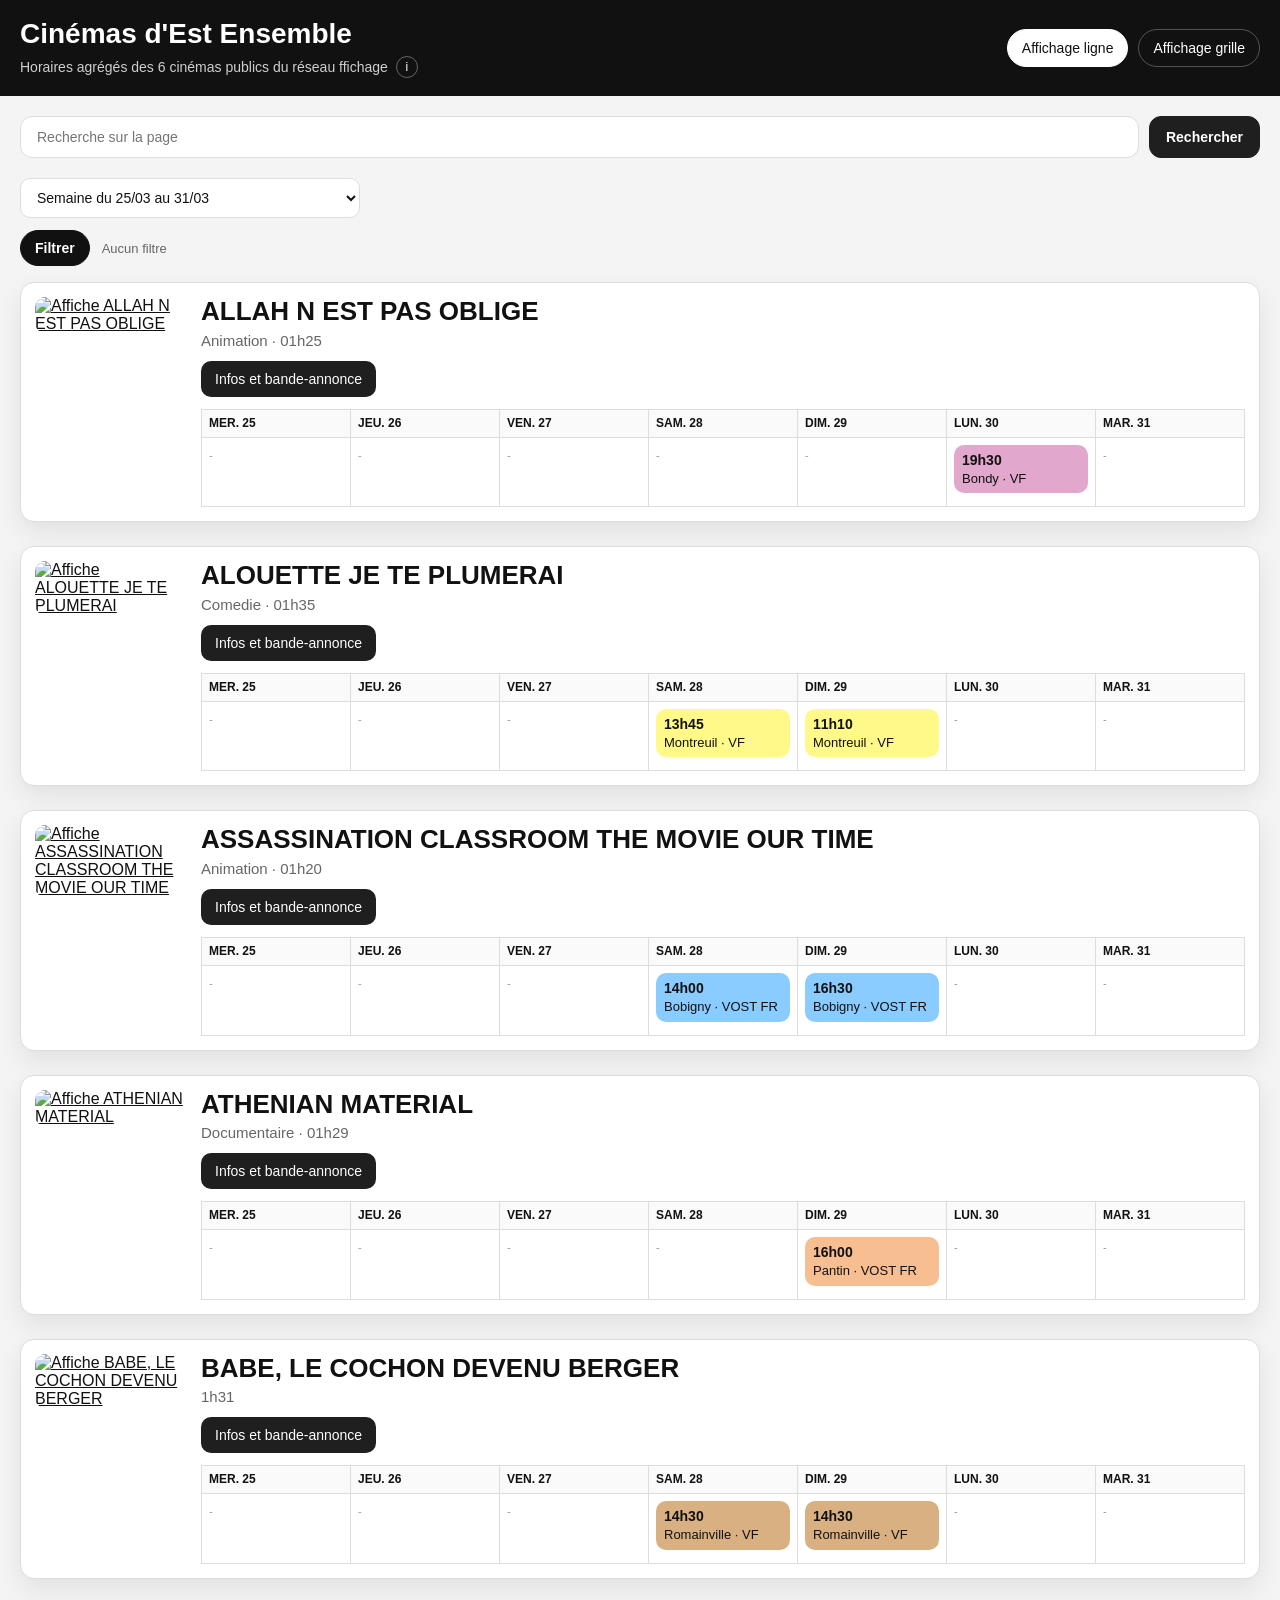
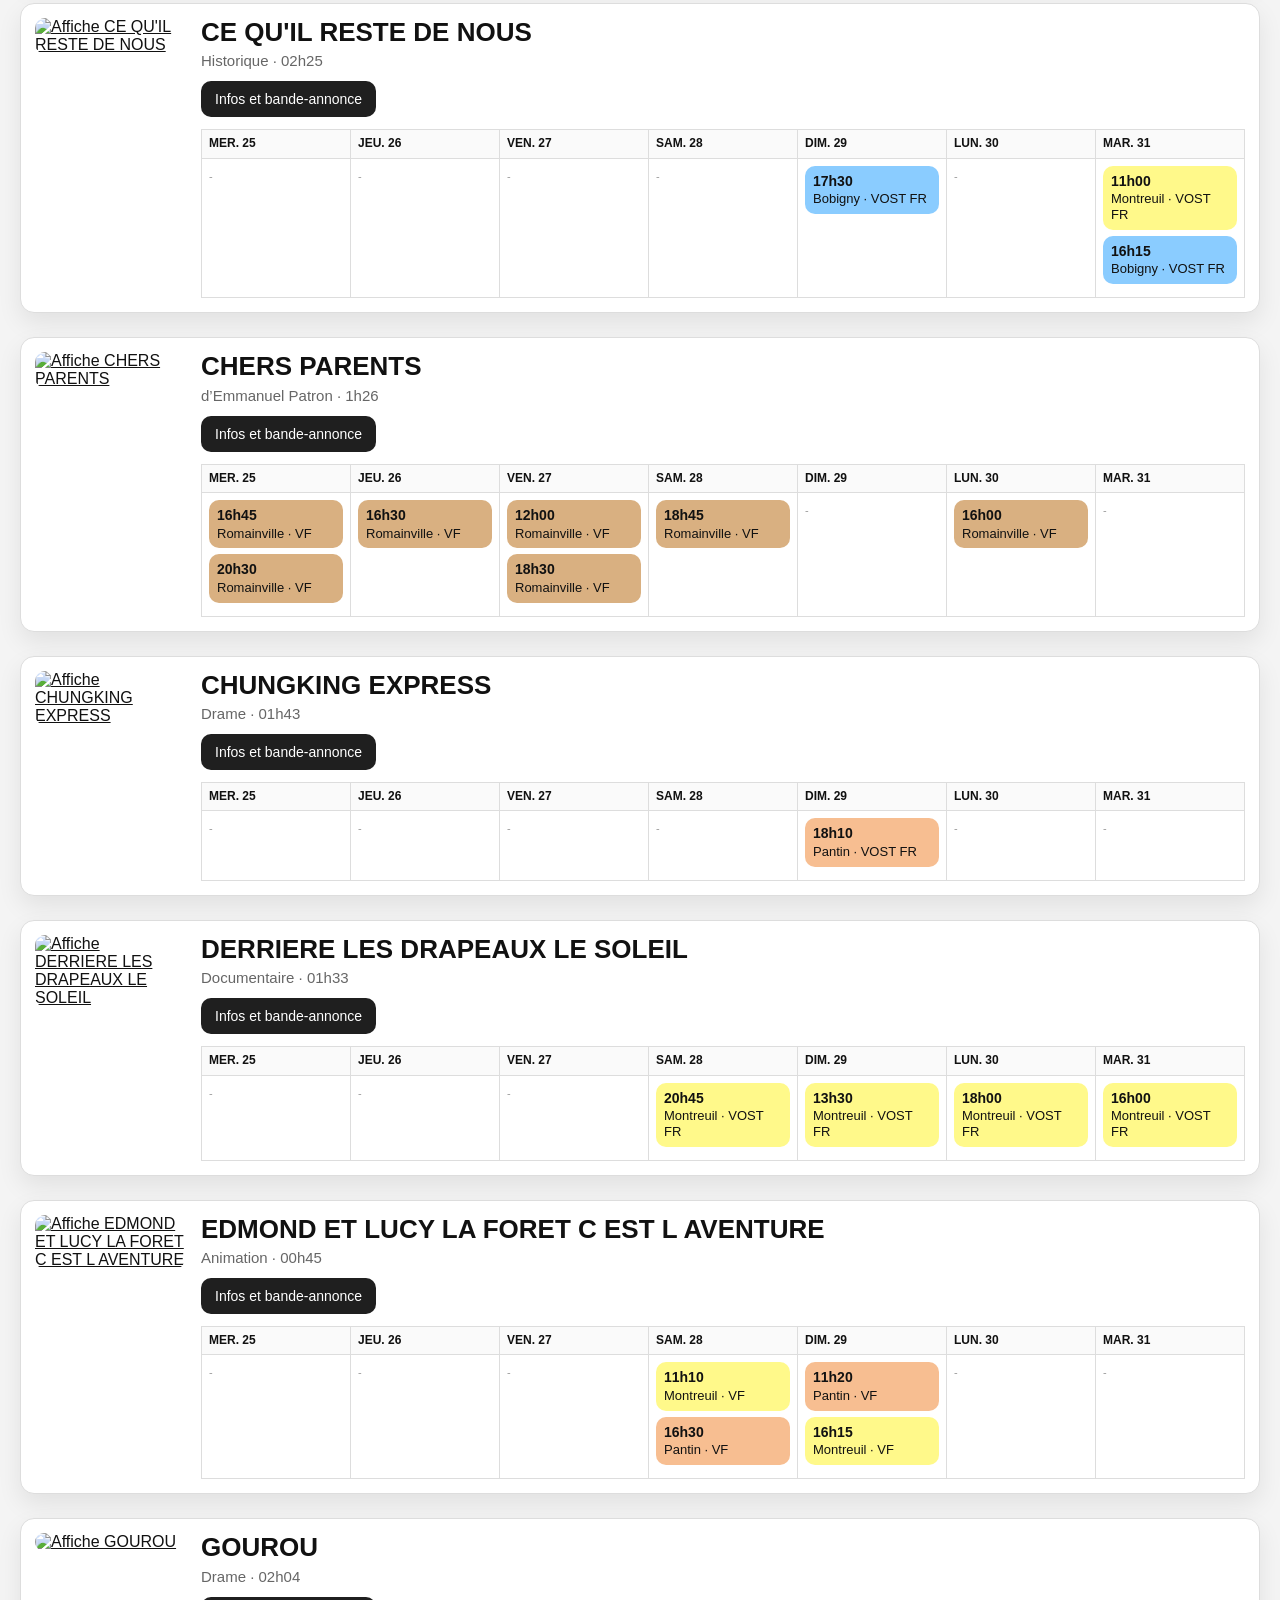
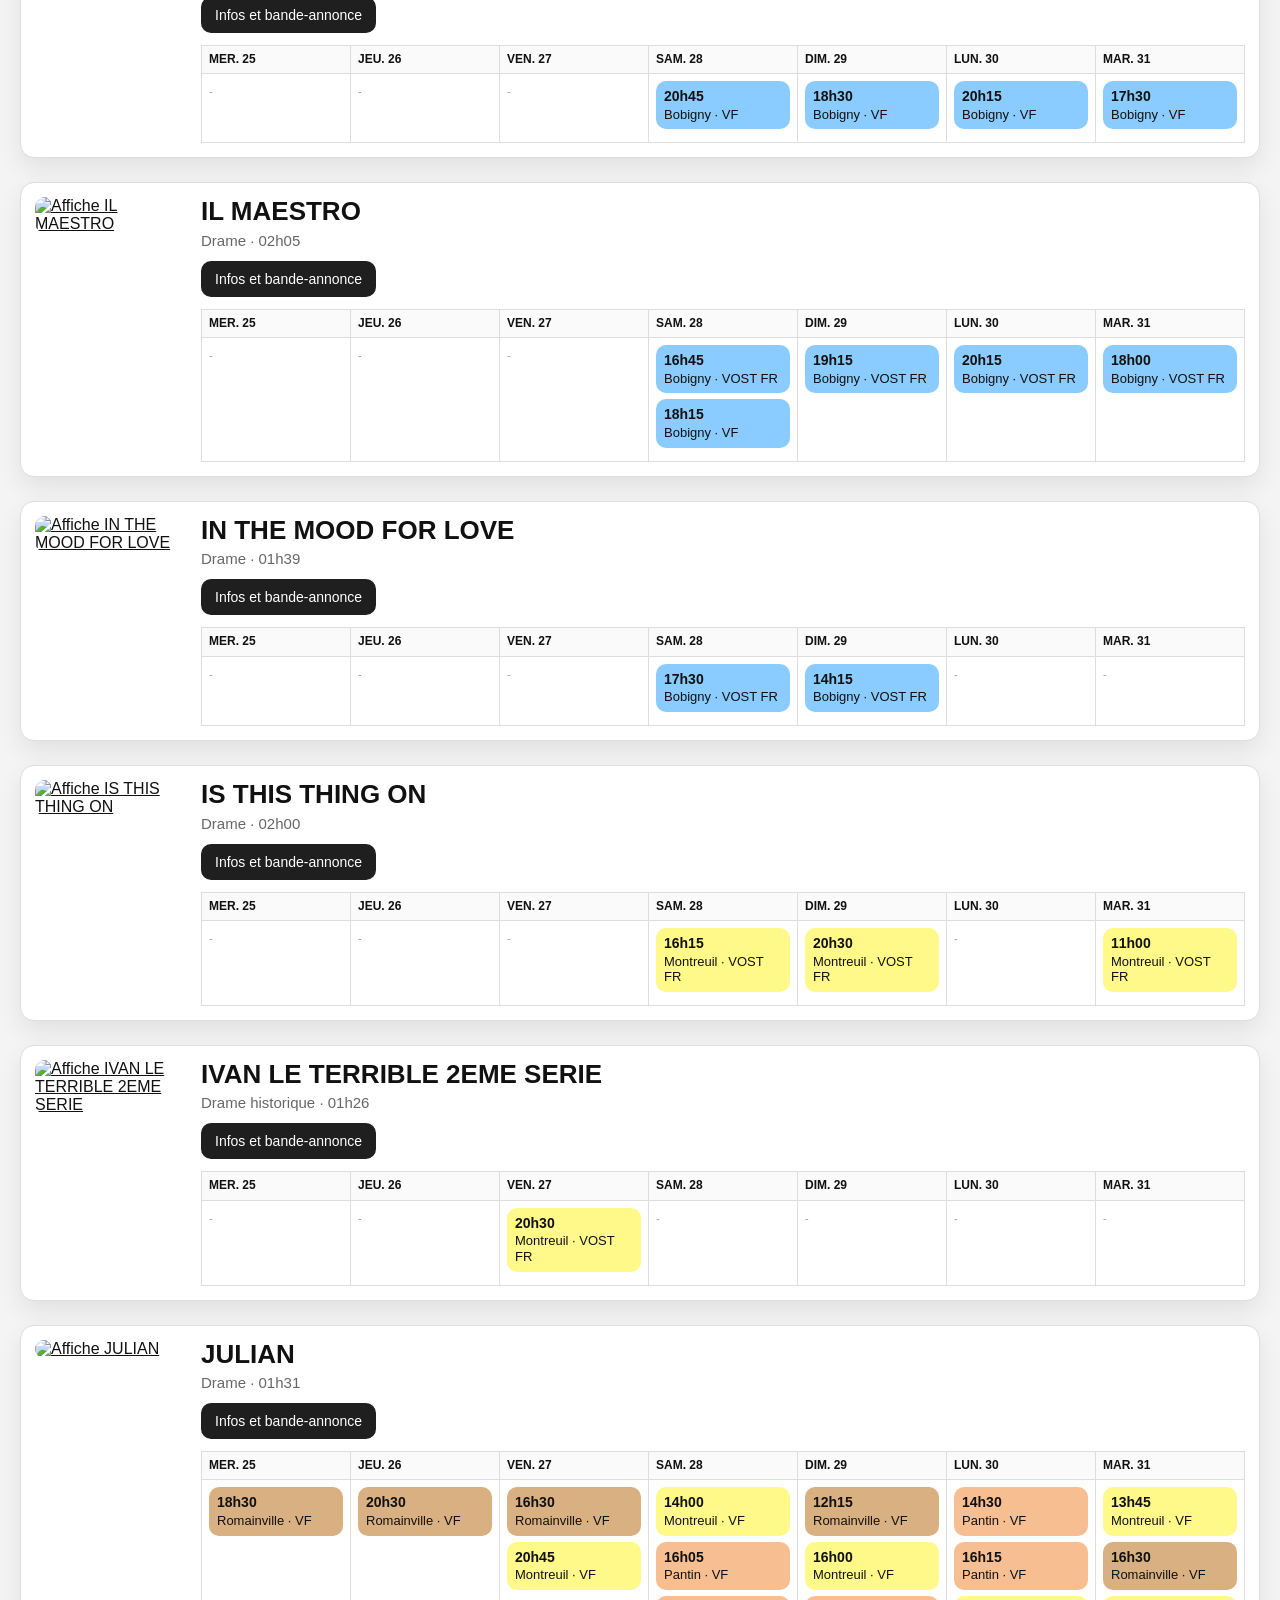
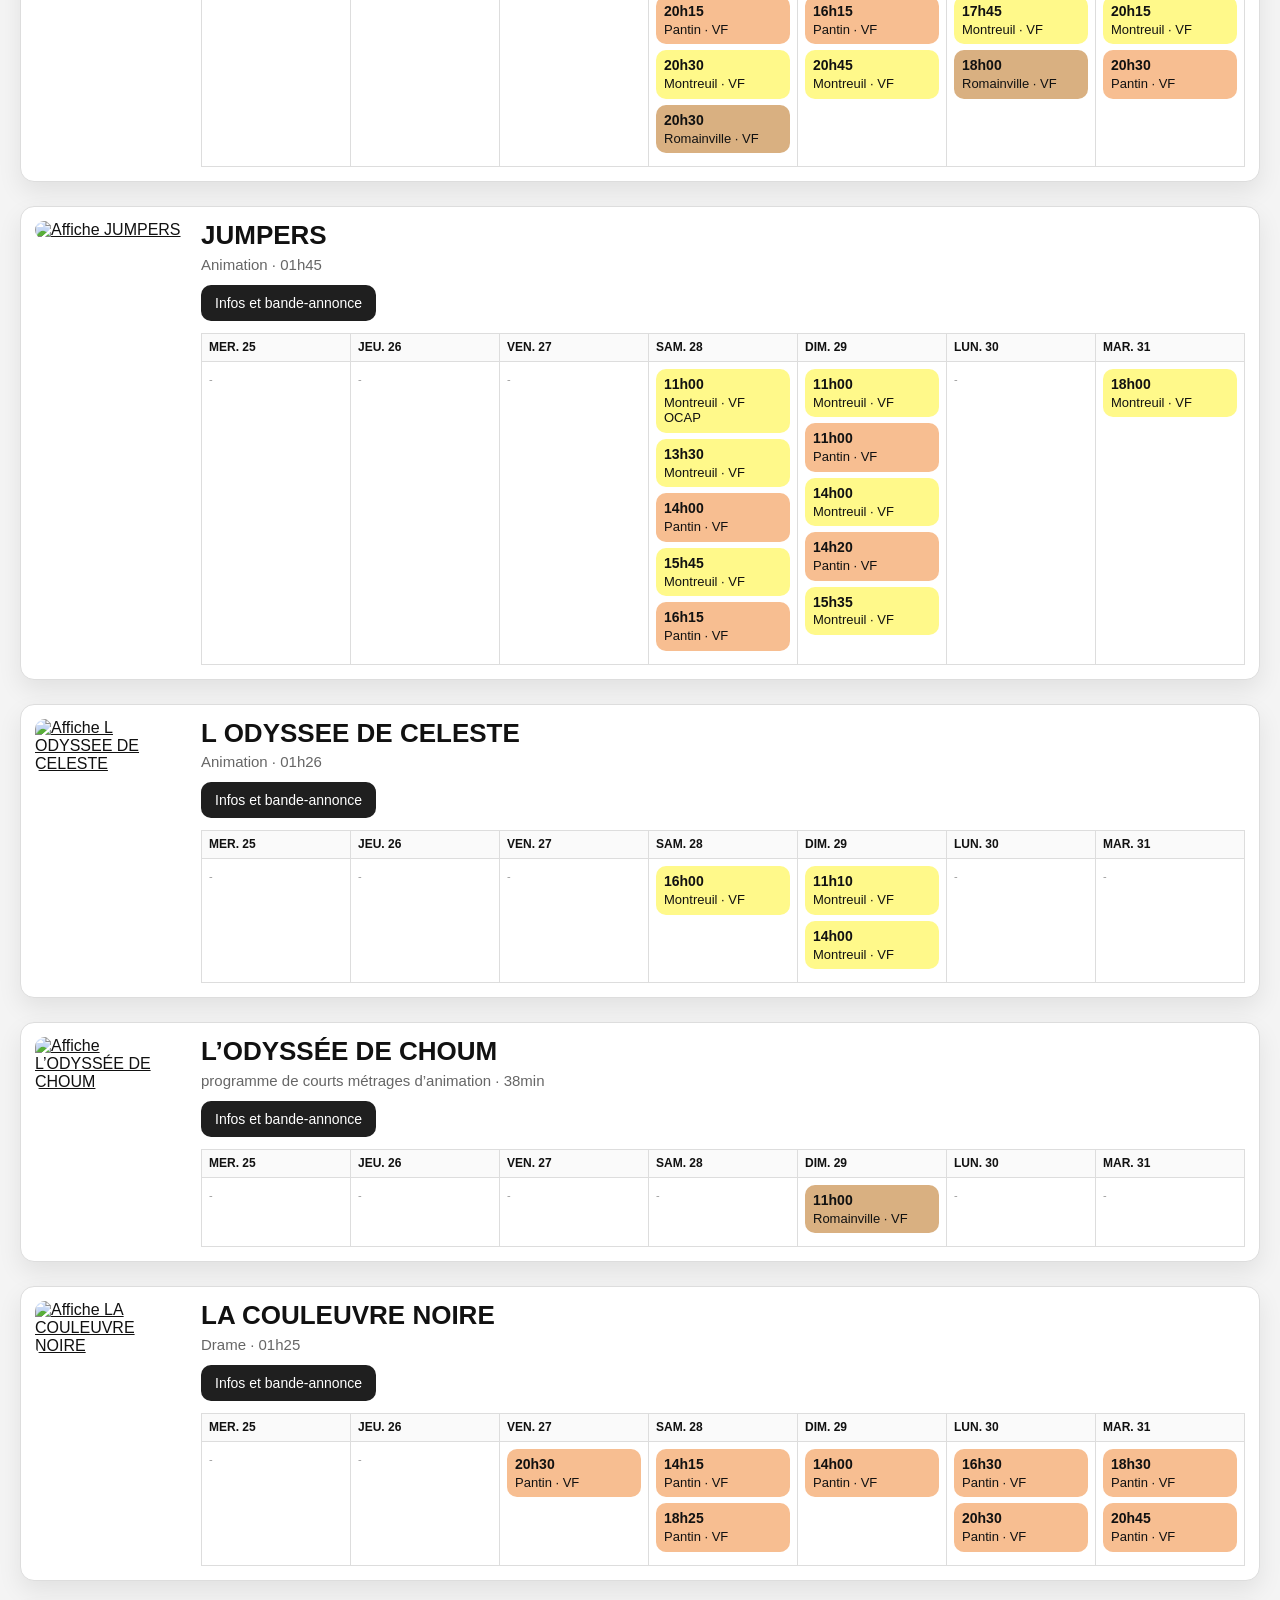
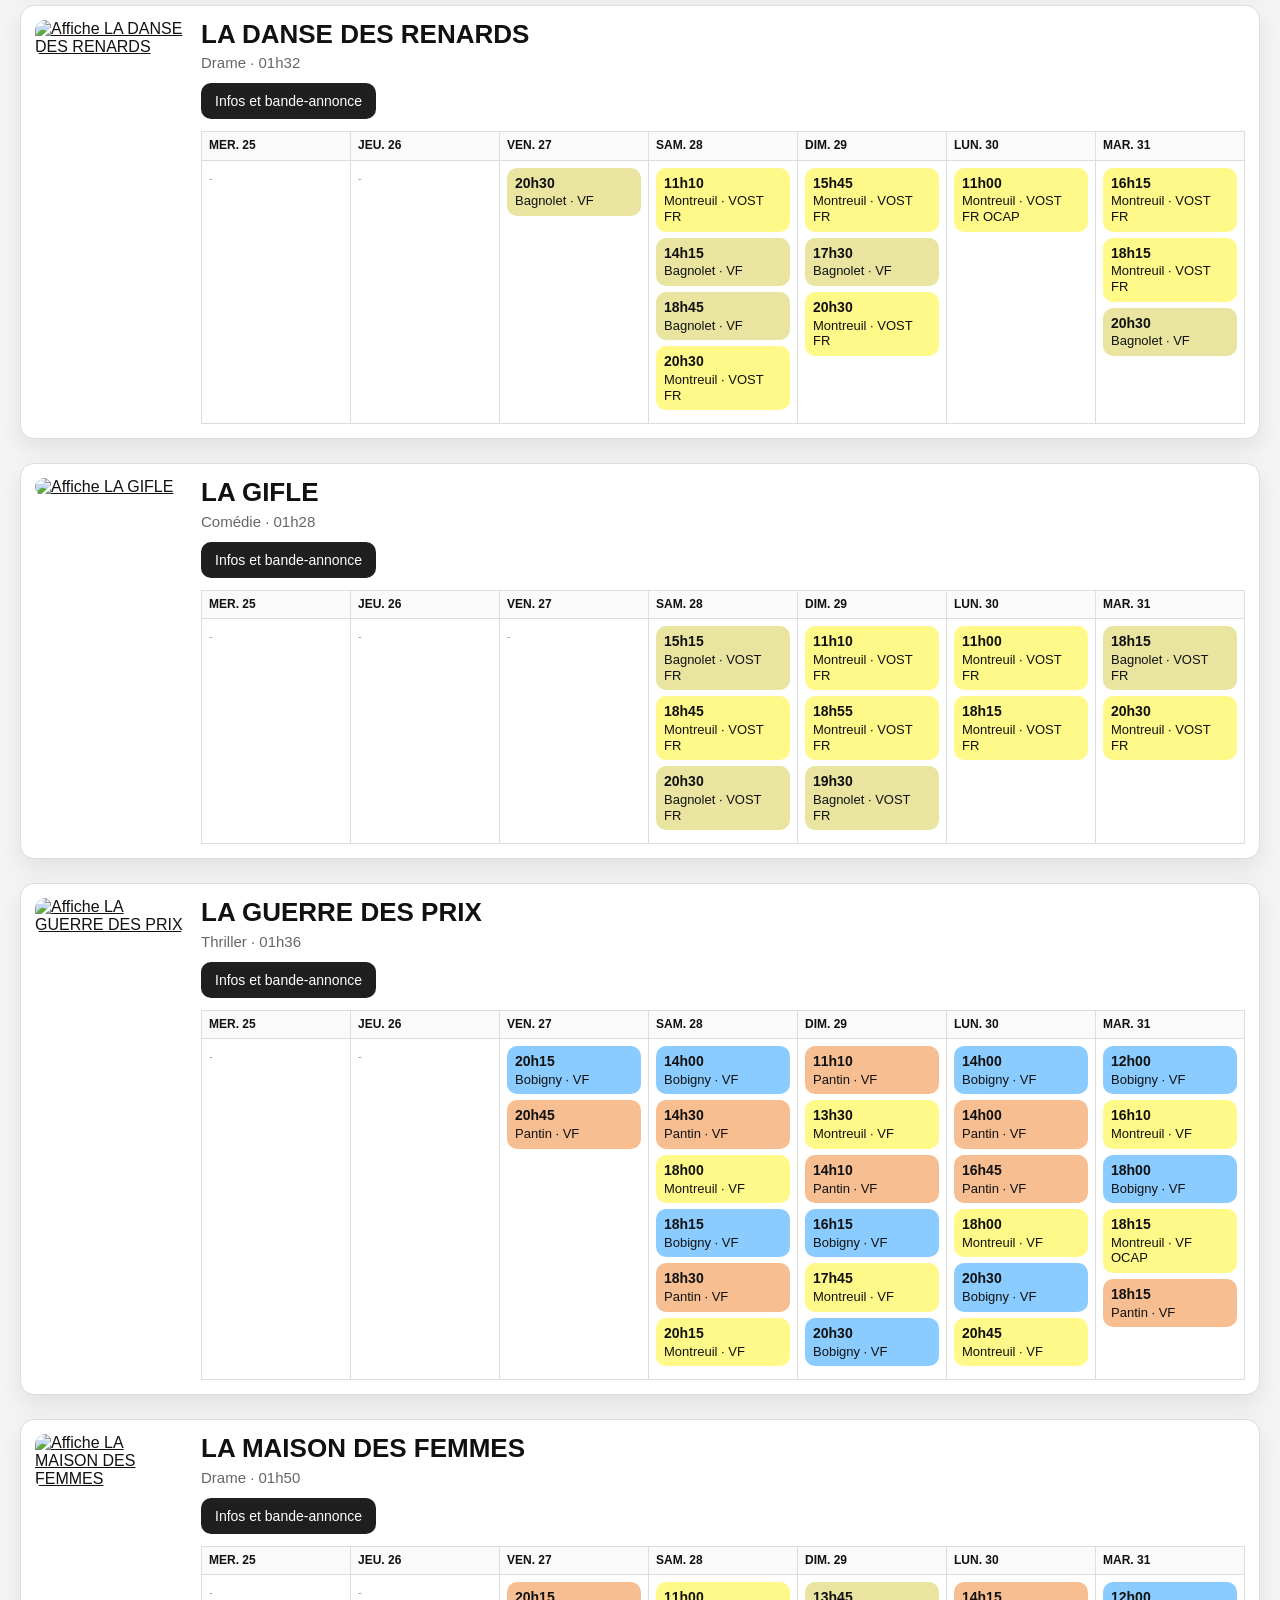
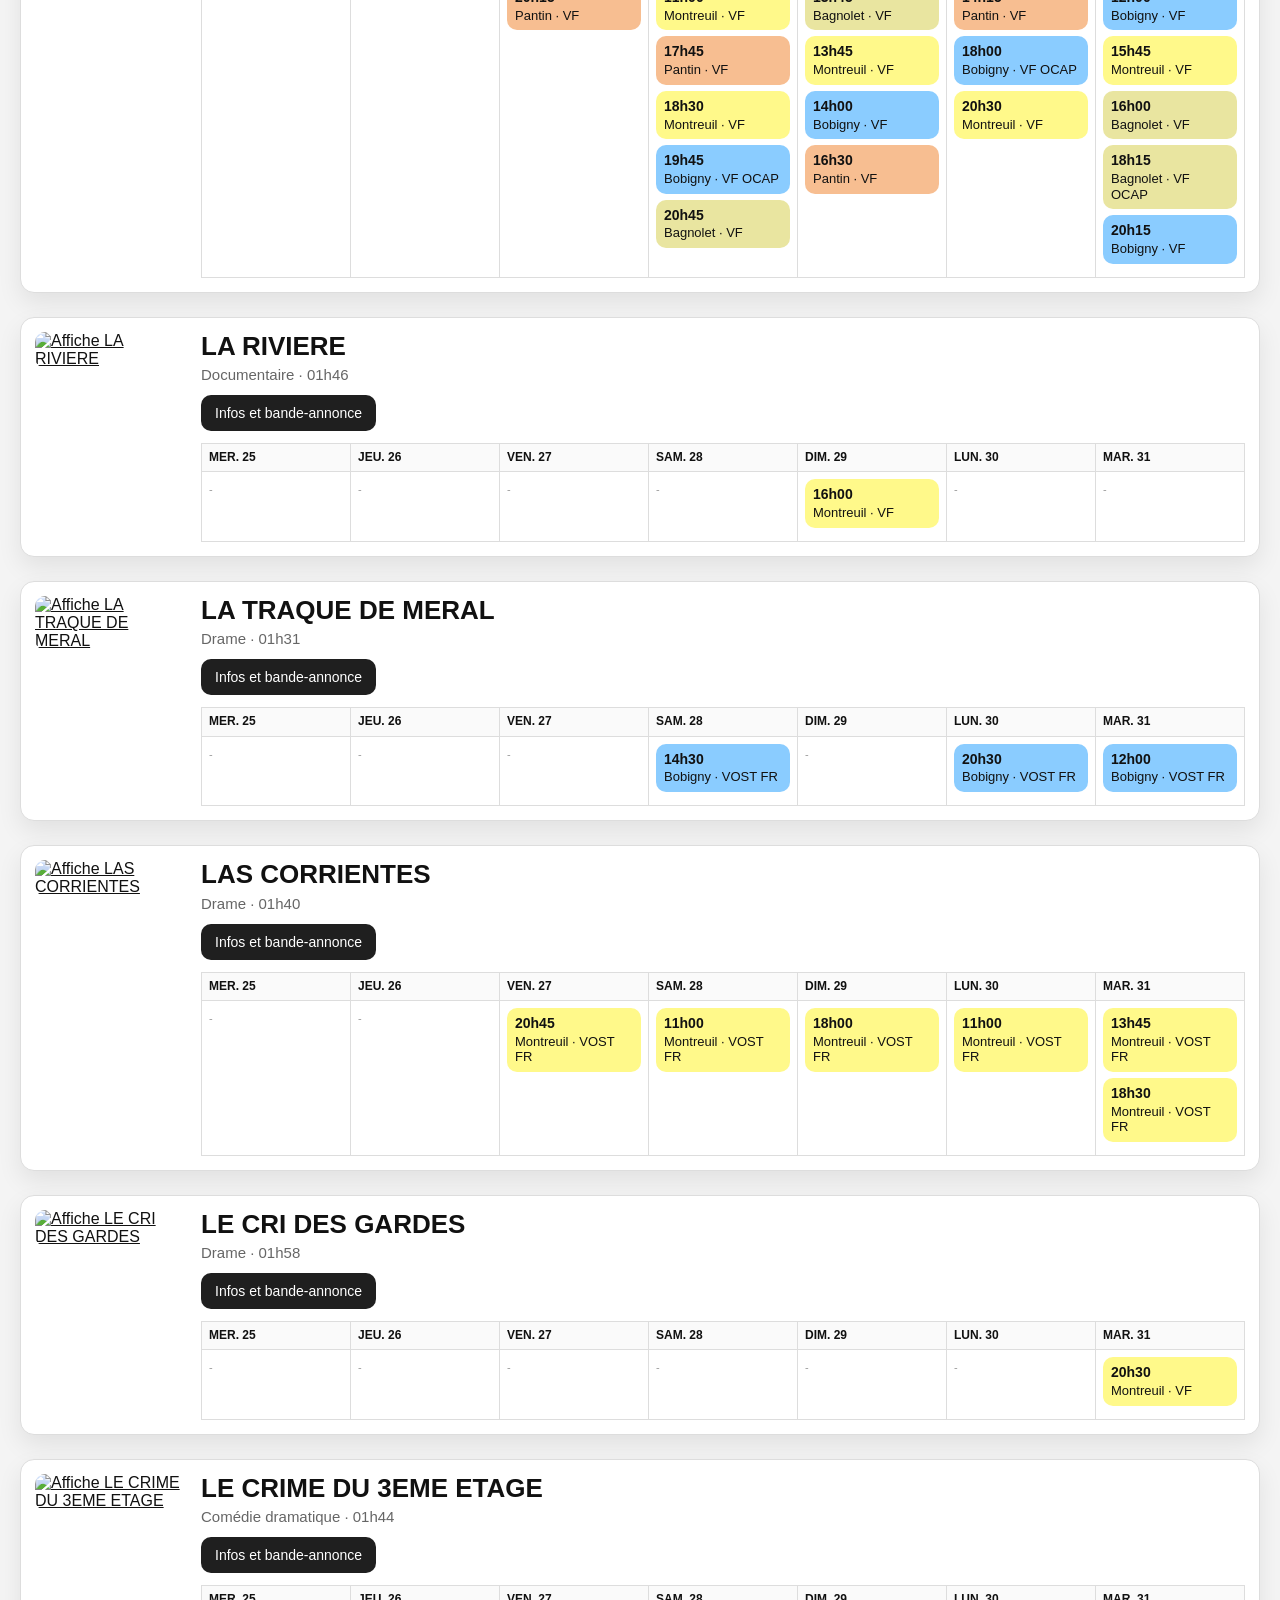
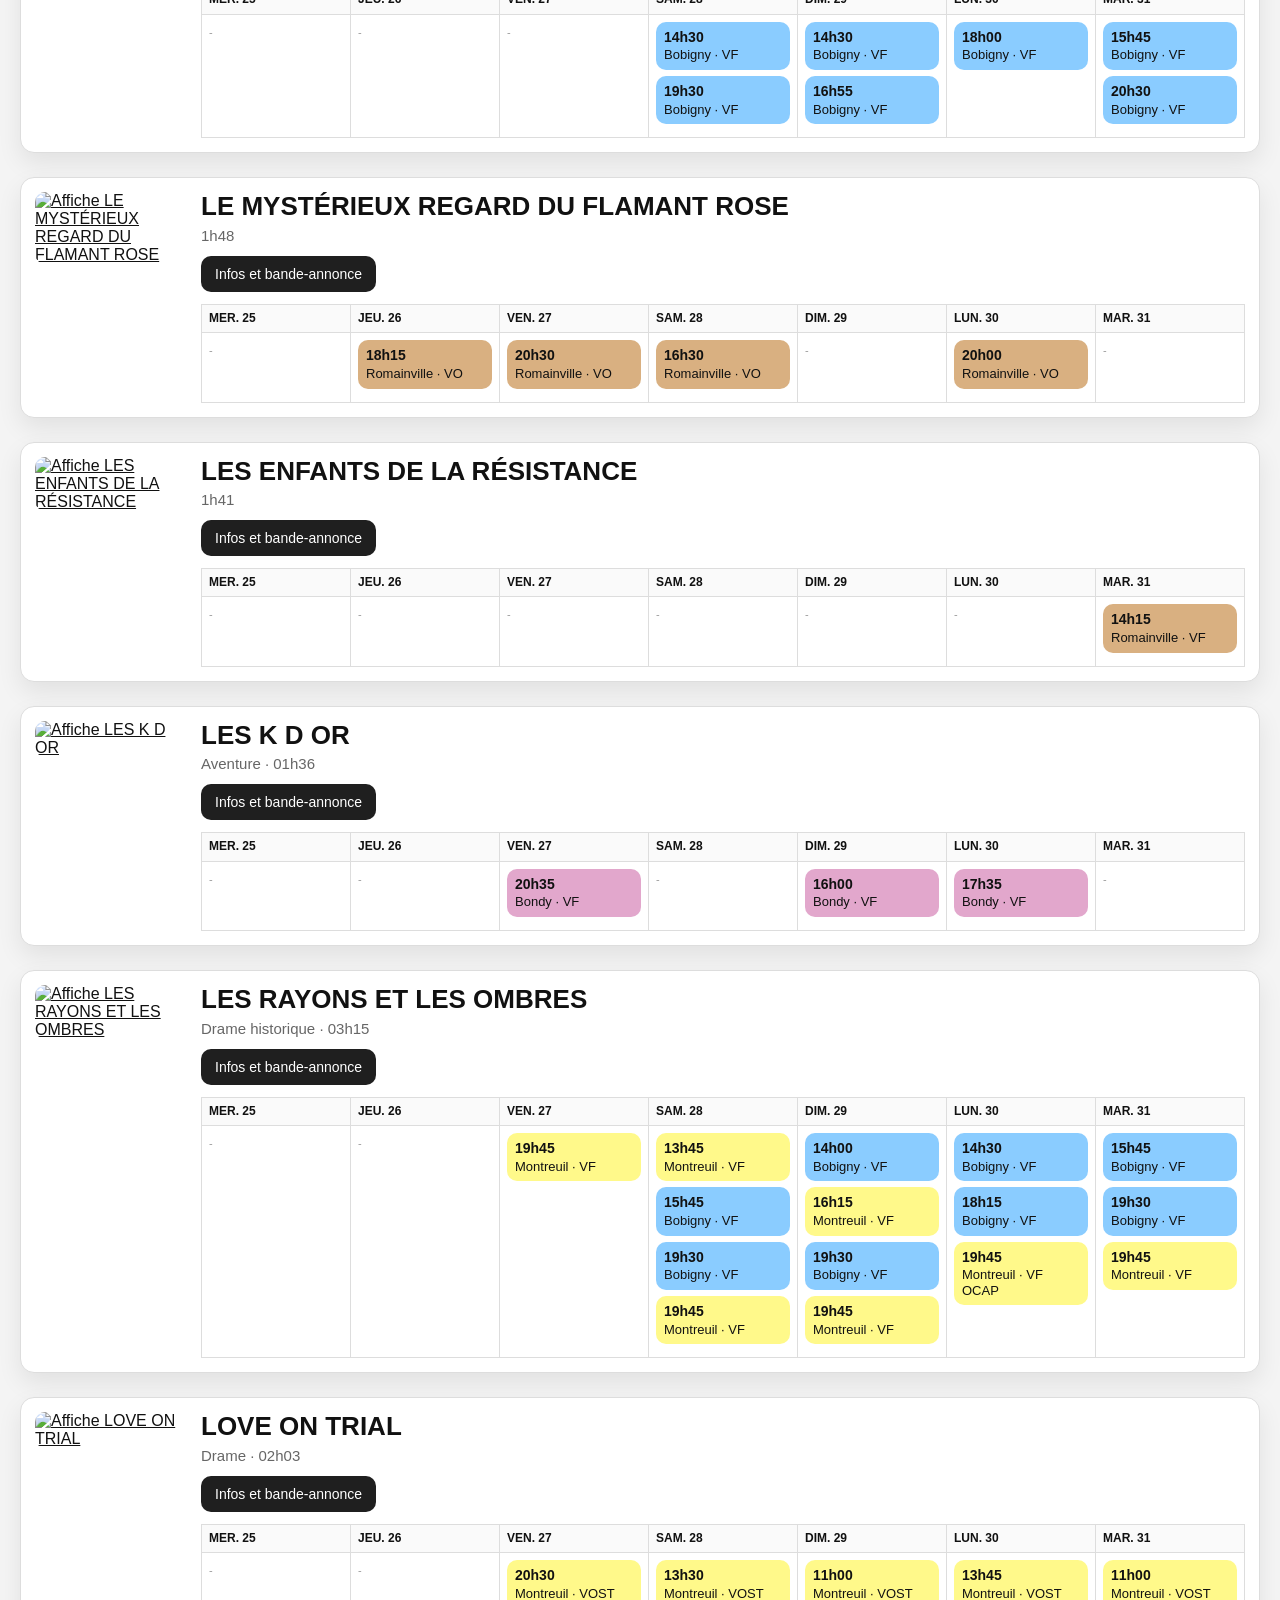
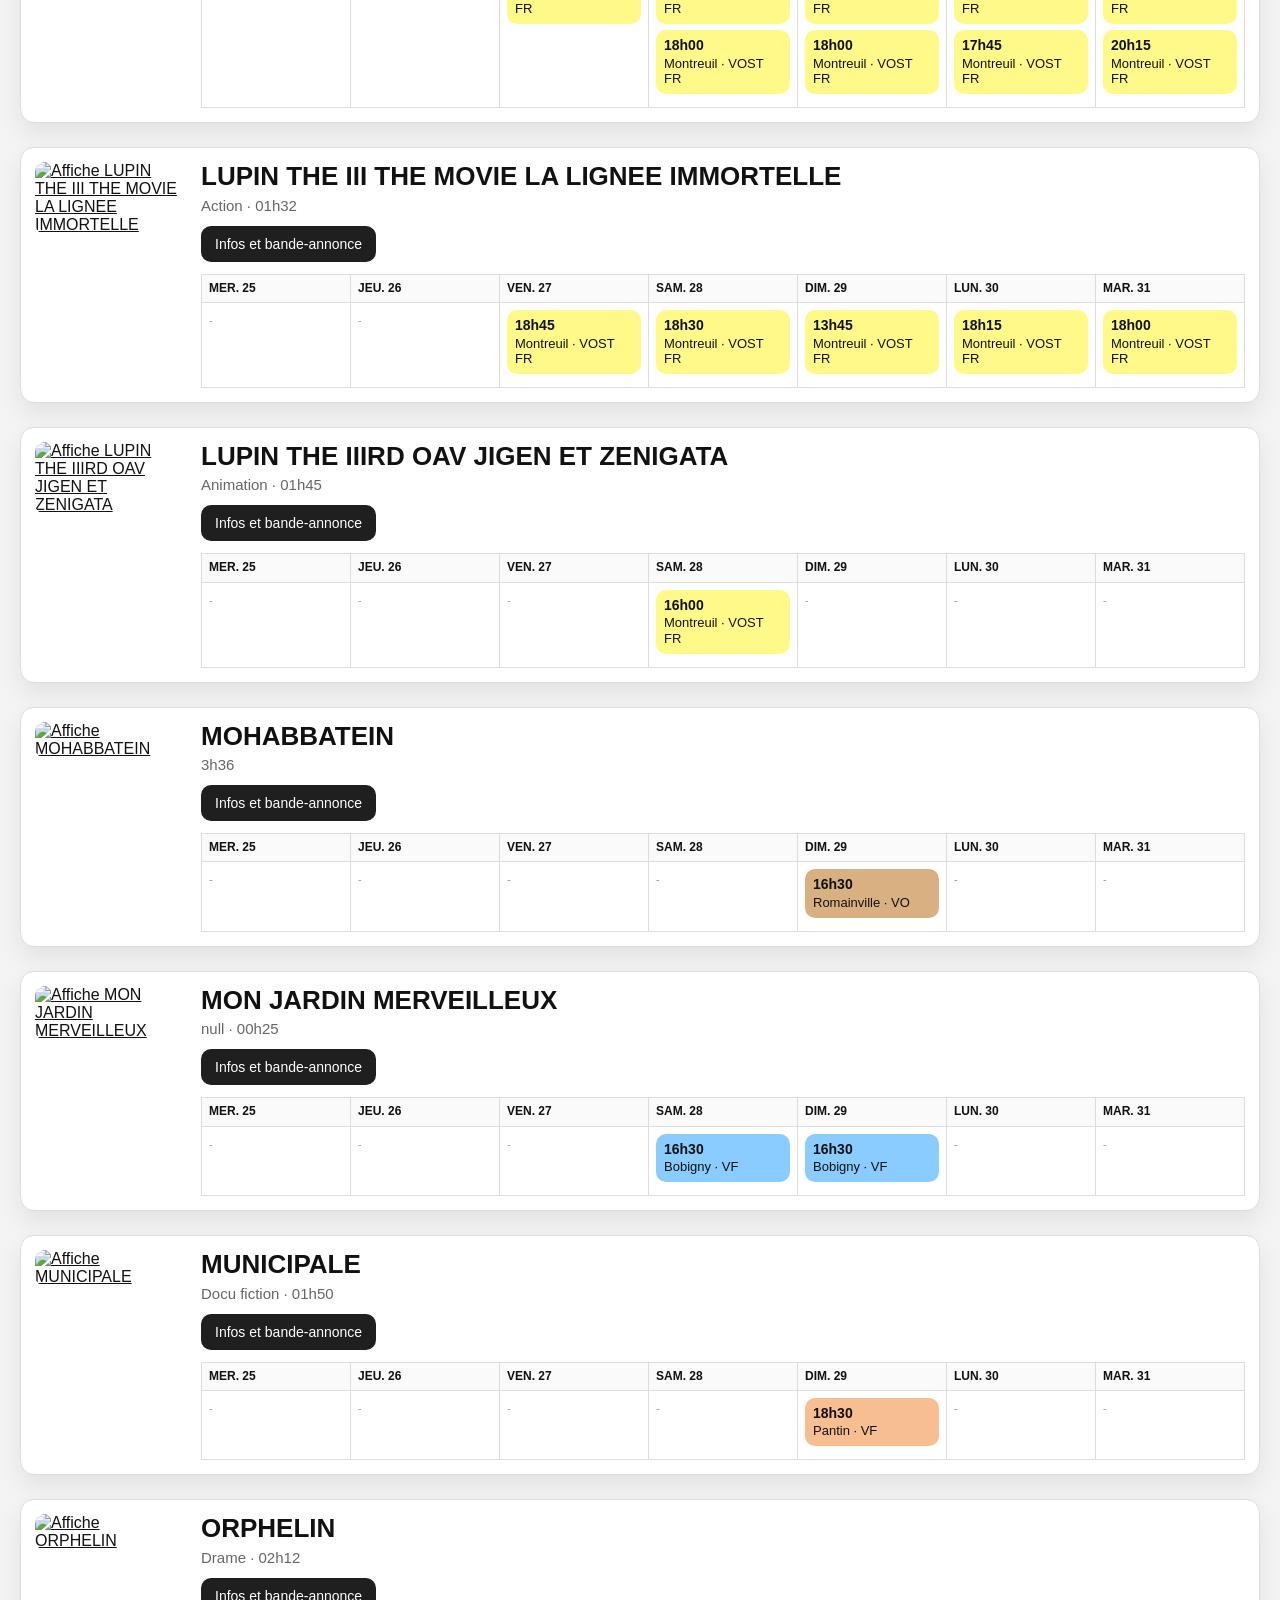
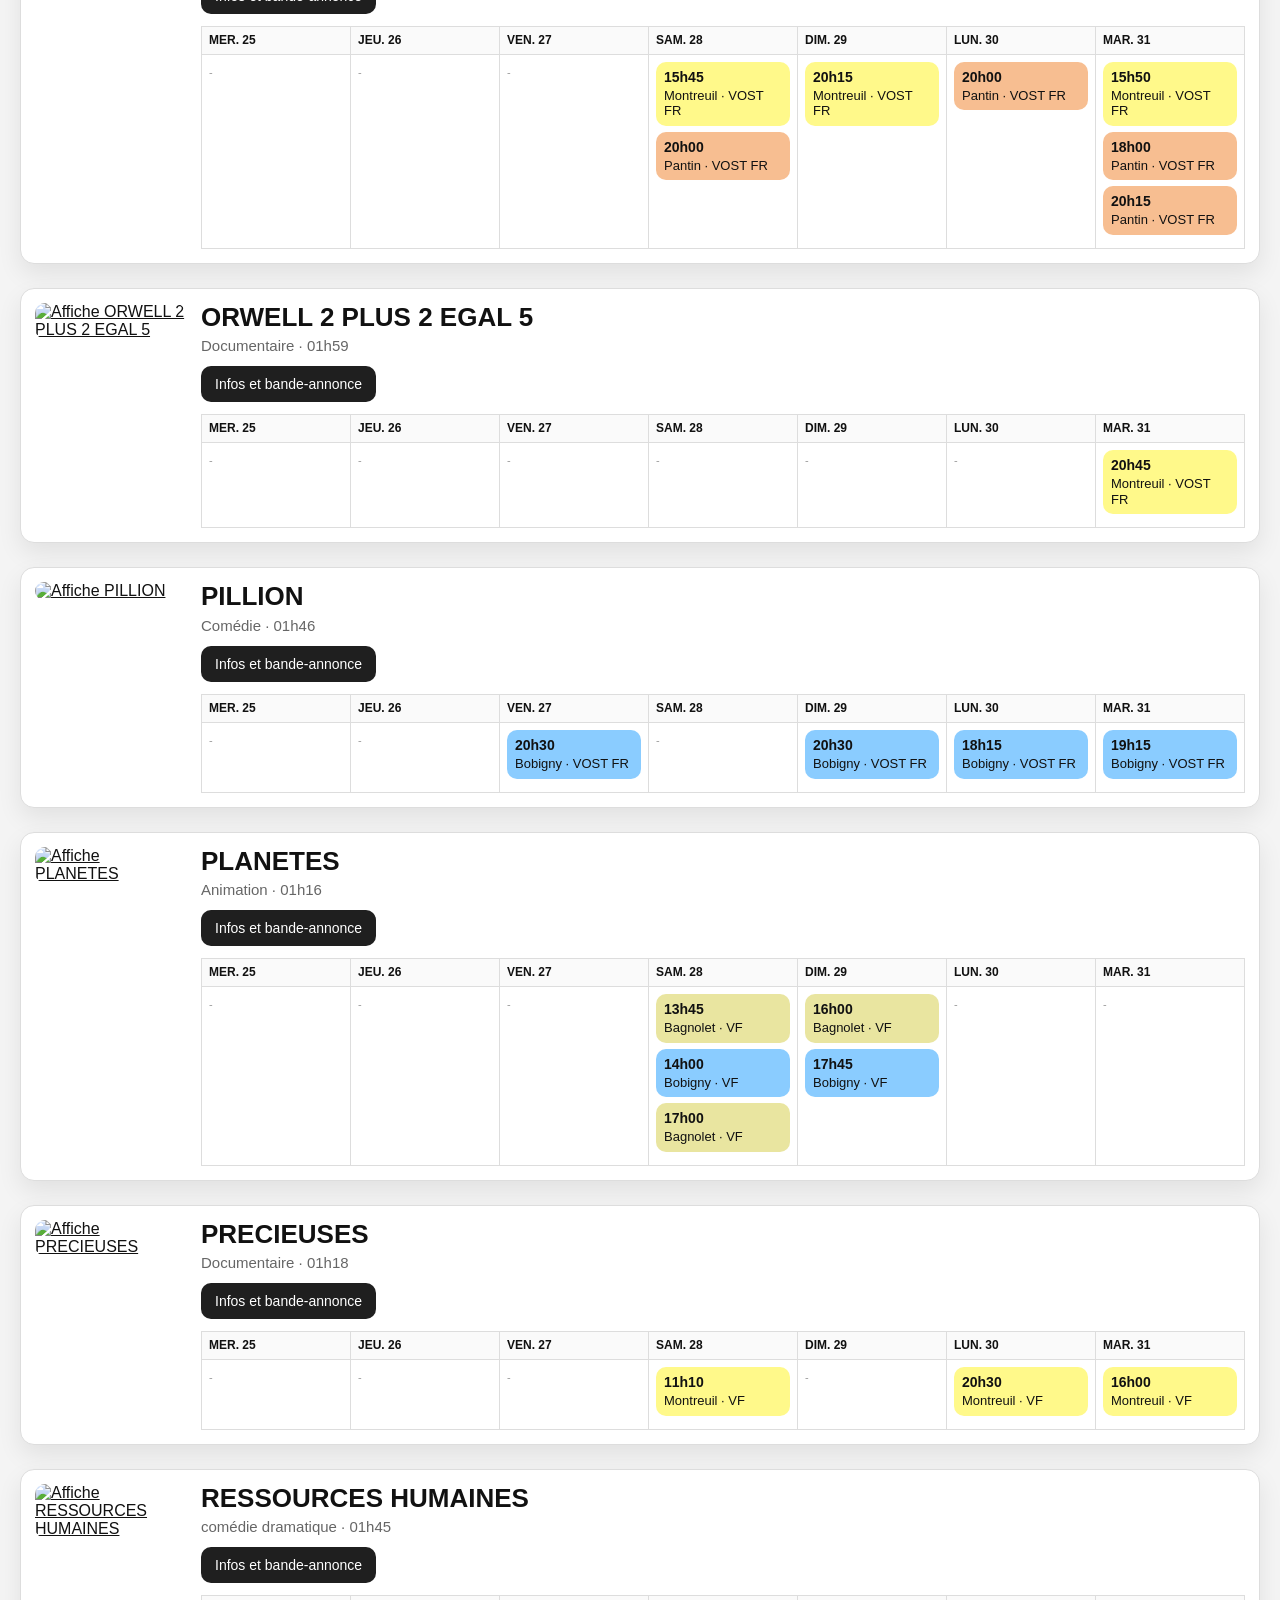
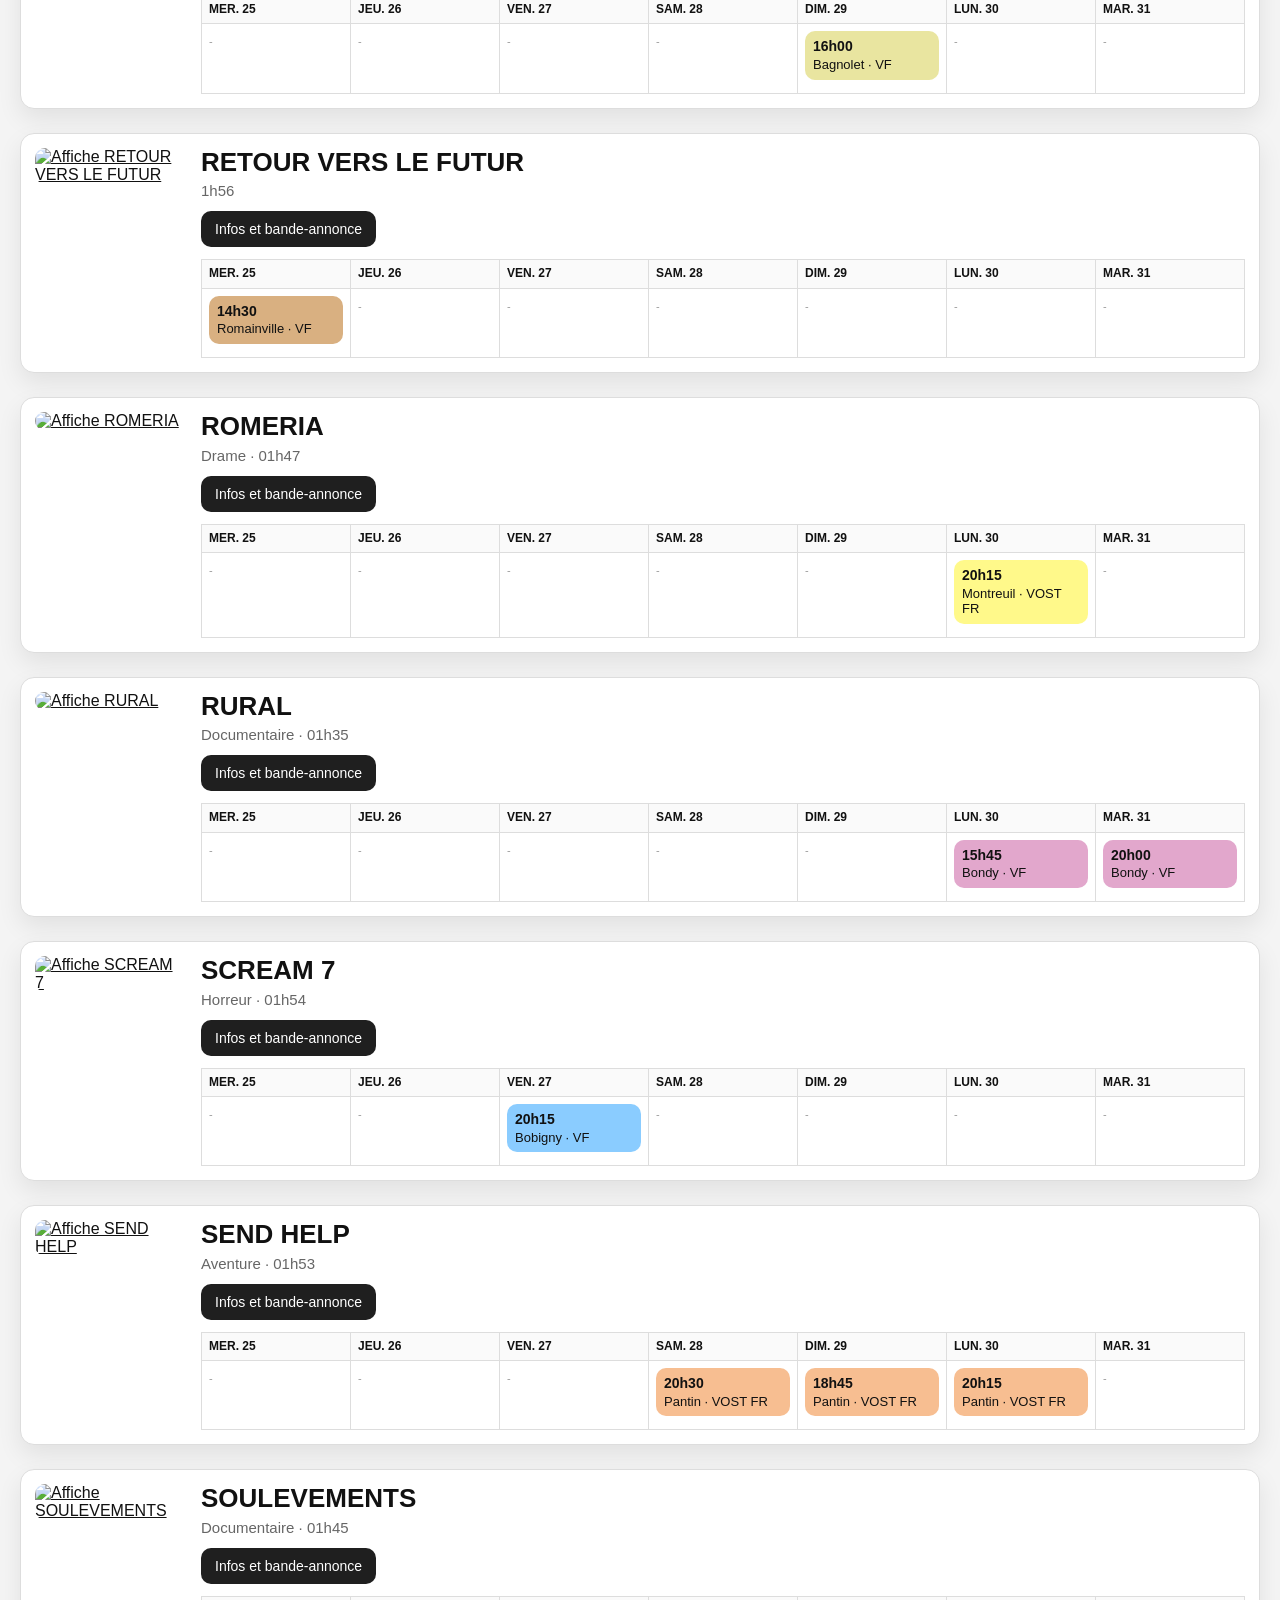
==== public/index.html @ 4c39dd2e "UI v4: filtres, recherche, info popup, public output" ====
<!DOCTYPE html>
<html lang="fr">
<head>
  <meta charset="UTF-8" />
  <meta name="viewport" content="width=device-width, initial-scale=1.0" />
  <title>Cinémas d'Est Ensemble — Horaires</title>
  <link rel="icon" type="image/svg+xml" href="./Logo_Est.svg" />
  <link rel="shortcut icon" href="./Logo_Est.svg" />
  <link rel="stylesheet" href="./styles.css?v=filters4" />
</head>
<body>
  <header class="site-header">
    <div class="header-inner">
      <div class="header-copy">
        <h1>Cinémas d'Est Ensemble</h1>
        <div class="subtitle-row">
          <p class="subtitle">Horaires agrégés des 6 cinémas publics du réseau ffichage</p>
          <button id="info-open-btn" class="info-trigger-btn" type="button" aria-label="Informations sur les cinémas">i</button>
        </div>
      </div>
      <div class="view-switch" aria-label="Changer le mode d'affichage">
        <button id="view-line" class="view-btn is-active" type="button">Affichage ligne</button>
        <button id="view-grid" class="view-btn" type="button">Affichage grille</button>
      </div>
    </div>
  </header>
  <main class="page">
    <section class="intro">
      <div class="page-search">
        <div class="page-search-box">
          <input id="page-search-input" class="page-search-input" type="search" placeholder="Recherche sur la page" autocomplete="off" />
          <span id="page-search-status" class="page-search-status" aria-live="polite"></span>
        </div>
        <button id="page-search-btn" class="page-search-btn" type="button">Rechercher</button>
      </div>
    </section>
    <section id="week-switcher-container"></section>
    <section id="movies-container" class="movies-container view-line">
      <p>Chargement...</p>
    </section>
  </main>
  <div id="info-modal-mount"></div>
  <script src="./app.js?v=filters4" defer></script>
</body>
</html>
---- public/styles.css ----
:root {
  --bg: #f4f4f4;
  --card: #ffffff;
  --text: #111111;
  --muted: #666666;
  --border: #dddddd;
  --black: #111111;
  --pill: #efefef;
  --accent: #1f1f1f;
  --shadow: 0 10px 24px rgba(0, 0, 0, 0.08);
  --radius: 14px;
}
* { box-sizing: border-box; }
html, body {
  margin: 0;
  padding: 0;
  background: var(--bg);
  color: var(--text);
  font-family: Arial, Helvetica, sans-serif;
}
a { color: inherit; }
.site-header {
  background: var(--black);
  color: #fff;
  padding: 18px 20px;
  position: sticky;
  top: 0;
  z-index: 30;
}
.header-inner {
  max-width: 1320px;
  margin: 0 auto;
  display: flex;
  gap: 16px;
  justify-content: space-between;
  align-items: center;
  flex-wrap: wrap;
}
.header-copy {
  display: flex;
  flex-direction: column;
  gap: 6px;
}
.site-header h1 {
  margin: 0;
  font-size: 28px;
}
.subtitle-row {
  display: flex;
  align-items: center;
  gap: 8px;
  flex-wrap: wrap;
}
.subtitle {
  margin: 0;
  color: #cfcfcf;
  font-size: 14px;
}
.info-trigger-btn {
  appearance: none;
  border: 1px solid rgba(255,255,255,0.35);
  background: transparent;
  color: white;
  width: 22px;
  height: 22px;
  border-radius: 999px;
  font-size: 12px;
  cursor: pointer;
  padding: 0;
}
.view-switch {
  display: flex;
  gap: 10px;
  flex-wrap: wrap;
}
.view-btn {
  appearance: none;
  border: 1px solid rgba(255,255,255,0.28);
  background: transparent;
  color: white;
  border-radius: 999px;
  padding: 10px 14px;
  cursor: pointer;
  font-size: 14px;
}
.view-btn.is-active {
  background: white;
  color: var(--black);
  border-color: white;
}
.page {
  max-width: 1320px;
  margin: 0 auto;
  padding: 20px;
}
.intro {
  margin-bottom: 20px;
}
.page-search {
  display: flex;
  gap: 10px;
  align-items: stretch;
  flex-wrap: wrap;
}
.page-search-box {
  position: relative;
  flex: 1 1 360px;
}
.page-search-input {
  width: 100%;
  border: 1px solid var(--border);
  border-radius: 12px;
  background: #fff;
  color: var(--text);
  padding: 12px 16px;
  font-size: 14px;
}
.page-search-input.is-error {
  border-color: #b33636;
  box-shadow: 0 0 0 1px rgba(179,54,54,0.12);
}
.page-search-status {
  position: absolute;
  right: 12px;
  top: 50%;
  transform: translateY(-50%);
  color: #b33636;
  font-size: 12px;
  pointer-events: none;
  background: rgba(255,255,255,0.9);
  padding-left: 8px;
}
.page-search-btn {
  appearance: none;
  border: 1px solid var(--accent);
  background: var(--accent);
  color: #fff;
  border-radius: 12px;
  padding: 0 16px;
  font-size: 14px;
  font-weight: 700;
  cursor: pointer;
}
.movies-container {
  display: flex;
  flex-direction: column;
  gap: 24px;
}
.movies-container.view-line .movie-list-card { display: grid; }
.movie-list-card {
  display: none;
  grid-template-columns: 150px 1fr;
  gap: 16px;
  background: var(--card);
  border: 1px solid var(--border);
  border-radius: var(--radius);
  box-shadow: var(--shadow);
  padding: 14px;
  align-items: start;
}
.poster-wrap { align-self: start; }
.poster-wrap img {
  width: 100%;
  display: block;
  border-radius: 10px;
}
.movie-content { min-width: 0; }
.movie-title {
  margin: 0 0 6px;
  font-size: 26px;
  line-height: 1.1;
}
.movie-meta {
  color: var(--muted);
  font-size: 15px;
  margin-bottom: 12px;
}
.movie-links {
  display: flex;
  gap: 10px;
  flex-wrap: wrap;
  margin-bottom: 12px;
}
.btn {
  display: inline-block;
  text-decoration: none;
  background: var(--accent);
  color: white;
  border-radius: 10px;
  padding: 10px 14px;
  font-size: 14px;
}
.schedule-wrap {
  width: 100%;
  overflow-x: auto;
}
.schedule {
  width: 100%;
  border-collapse: collapse;
  table-layout: fixed;
}
.schedule th,
.schedule td {
  border: 1px solid var(--border);
  vertical-align: top;
  padding: 7px;
}
.schedule th {
  background: #fafafa;
  text-align: left;
  font-size: 12px;
  line-height: 1.1;
}
.schedule td { min-height: 84px; }
.schedule-item,
.grid-show {
  display: block;
  text-decoration: none;
  border-radius: 10px;
  padding: 7px 8px;
  margin-bottom: 6px;
  line-height: 1.2;
  color: #111;
}
.schedule-item:hover,
.grid-show:hover { filter: brightness(0.96); }
.schedule-time,
.grid-show-time {
  display: block;
  font-size: 14px;
  font-weight: 700;
}
.schedule-sub,
.grid-show-sub {
  display: block;
  margin-top: 2px;
  font-size: 13px;
  font-weight: 400;
}
.empty { color: #999; font-size: 11px; }
.schedule-item--pantin,
.grid-show--pantin,
.filter-chip--pantin { background: #F7BE91; }
.schedule-item--romainville,
.grid-show--romainville,
.filter-chip--romainville { background: #D9B081; }
.schedule-item--bagnolet,
.grid-show--bagnolet,
.filter-chip--bagnolet { background: #E9E5A0; }
.schedule-item--montreuil,
.grid-show--montreuil,
.filter-chip--montreuil { background: #FFF98A; }
.schedule-item--bondy,
.grid-show--bondy,
.filter-chip--bondy { background: #E2A7CC; color: #111; }
.schedule-item--bobigny,
.grid-show--bobigny,
.filter-chip--bobigny { background: #8ACCFF; }
.schedule-item--default,
.grid-show--default { background: var(--pill); }
.movies-container.view-grid {
  display: grid;
  grid-template-columns: repeat(auto-fill, minmax(180px, 1fr));
  gap: 18px;
}
.movies-container.view-grid .movie-list-card { display: none !important; }
.movies-container.view-grid .movie-grid-card { display: block; }
.movie-grid-card {
  display: none;
  position: relative;
  border-radius: 14px;
  overflow: hidden;
  background: #000;
  min-height: 270px;
  box-shadow: var(--shadow);
}
.movie-grid-poster {
  width: 100%;
  aspect-ratio: 2 / 3;
  object-fit: cover;
  display: block;
}
.movie-grid-overlay {
  position: absolute;
  inset: 0;
  background: linear-gradient(to top, rgba(0,0,0,0.94), rgba(0,0,0,0.44) 42%, rgba(0,0,0,0.10));
  color: white;
  display: flex;
  flex-direction: column;
  justify-content: flex-end;
  padding: 12px;
  opacity: 0;
  transition: opacity 0.2s ease;
}
.movie-grid-card:hover .movie-grid-overlay,
.movie-grid-card.open .movie-grid-overlay { opacity: 1; }
.movie-grid-title {
  font-size: 15px;
  font-weight: bold;
  line-height: 1.2;
  margin-bottom: 6px;
}
.movie-grid-meta {
  font-size: 12px;
  color: #ddd;
  margin-bottom: 8px;
}
.movie-grid-actions {
  display: flex;
  gap: 8px;
  flex-wrap: wrap;
  margin-bottom: 10px;
}
.grid-btn {
  display: inline-block;
  text-decoration: none;
  background: rgba(255,255,255,0.14);
  color: white;
  border: 1px solid rgba(255,255,255,0.22);
  border-radius: 999px;
  padding: 7px 10px;
  font-size: 12px;
}
.grid-scroll {
  max-height: 46%;
  overflow: auto;
  padding-right: 4px;
}
.grid-day-block { margin-bottom: 10px; }
.grid-day-title {
  font-size: 12px;
  font-weight: bold;
  text-transform: uppercase;
  color: #fff;
  margin-bottom: 4px;
}
.top-controls {
  display: flex;
  flex-direction: column;
  gap: 12px;
  margin-bottom: 16px;
}
.week-switcher { width: 100%; }
.week-select {
  width: 100%;
  max-width: 340px;
  padding: 10px 12px;
  border: 1px solid var(--border);
  border-radius: 10px;
  background: #ffffff;
  color: var(--text);
  font-size: 14px;
}
.filter-bar {
  display: flex;
  align-items: center;
  gap: 12px;
  flex-wrap: wrap;
}
.filter-open-btn {
  appearance: none;
  border: 1px solid var(--black);
  background: var(--black);
  color: #ffffff;
  border-radius: 999px;
  padding: 9px 14px;
  cursor: pointer;
  font-size: 14px;
  font-weight: 700;
}
.filter-summary {
  display: flex;
  align-items: center;
  gap: 8px;
  flex-wrap: wrap;
  min-height: 34px;
}
.filter-summary-empty {
  color: var(--muted);
  font-size: 13px;
}
.filter-chip {
  display: inline-flex;
  align-items: center;
  min-height: 24px;
  padding: 2px 9px;
  border-radius: 999px;
  font-size: 12px;
  line-height: 1;
  border: 1px solid rgba(0,0,0,0.08);
}
.filter-chip--date {
  background: #efefef;
}
.filter-reset-inline-btn {
  appearance: none;
  border: 1px solid var(--border);
  background: #ffffff;
  color: var(--text);
  border-radius: 999px;
  padding: 4px 10px;
  font-size: 12px;
  cursor: pointer;
}
.filter-modal,
.info-modal {
  position: fixed;
  inset: 0;
  display: none;
  z-index: 80;
}
.filter-modal.is-open,
.info-modal.is-open { display: block; }
.filter-modal__backdrop {
  position: absolute;
  inset: 0;
  background: rgba(0, 0, 0, 0.42);
}
.filter-modal__panel {
  position: relative;
  z-index: 1;
  width: min(760px, calc(100vw - 32px));
  margin: 72px auto 0;
  background: #ffffff;
  color: var(--text);
  border-radius: 16px;
  box-shadow: 0 18px 48px rgba(0, 0, 0, 0.18);
  padding: 18px;
}
.info-modal__panel { max-width: 860px; }
.filter-modal__header {
  display: flex;
  align-items: center;
  justify-content: space-between;
  gap: 12px;
  margin-bottom: 14px;
}
.filter-modal__title {
  margin: 0;
  font-size: 24px;
  line-height: 1.1;
}
.filter-modal__close {
  appearance: none;
  border: none;
  background: transparent;
  color: var(--text);
  font-size: 30px;
  line-height: 1;
  cursor: pointer;
  padding: 0;
}
.filter-modal__section + .filter-modal__section { margin-top: 18px; }
.filter-modal__subtitle {
  font-size: 16px;
  font-weight: 700;
  text-align: left;
  margin-bottom: 10px;
}
.filter-options-row {
  display: flex;
  align-items: center;
  gap: 14px;
  flex-wrap: wrap;
}
.filter-option {
  --checkbox-color: var(--accent);
  display: inline-flex;
  align-items: center;
  gap: 8px;
  white-space: nowrap;
  cursor: pointer;
  user-select: none;
}
.filter-option--montreuil { --checkbox-color: #FFF98A; }
.filter-option--pantin { --checkbox-color: #F7BE91; }
.filter-option--romainville { --checkbox-color: #D9B081; }
.filter-option--bagnolet { --checkbox-color: #E9E5A0; }
.filter-option--bobigny { --checkbox-color: #8ACCFF; }
.filter-option--bondy { --checkbox-color: #E2A7CC; }
.filter-option--date { --checkbox-color: var(--accent); }
.filter-option input {
  position: absolute;
  opacity: 0;
  pointer-events: none;
}
.filter-box {
  width: 18px;
  height: 18px;
  border-radius: 5px;
  border: 2px solid var(--checkbox-color);
  background: #ffffff;
  display: inline-flex;
  align-items: center;
  justify-content: center;
  flex: 0 0 auto;
}
.filter-box::after {
  content: '';
  width: 4px;
  height: 8px;
  border-right: 2px solid #ffffff;
  border-bottom: 2px solid #ffffff;
  transform: rotate(45deg) scale(0);
  transition: transform 0.15s ease;
}
.filter-option input:checked + .filter-box { background: var(--checkbox-color); }
.filter-option input:checked + .filter-box::after { transform: rotate(45deg) scale(1); }
.filter-option-text {
  font-size: 14px;
  color: var(--text);
}
.filter-modal__actions {
  display: flex;
  justify-content: flex-end;
  gap: 10px;
  margin-top: 22px;
}
.filter-reset-btn,
.filter-apply-btn {
  appearance: none;
  border-radius: 10px;
  padding: 10px 14px;
  font-size: 14px;
  cursor: pointer;
}
.filter-reset-btn {
  border: 1px solid var(--border);
  background: #ffffff;
  color: var(--text);
}
.filter-apply-btn {
  border: 1px solid var(--accent);
  background: var(--accent);
  color: #ffffff;
}
.info-links-list {
  margin: 0;
  padding-left: 18px;
  display: flex;
  flex-direction: column;
  gap: 10px;
  line-height: 1.5;
}
.search-hit {
  outline: 2px solid rgba(0, 0, 0, 0.55);
  outline-offset: 4px;
}
@media (max-width: 980px) {
  .movie-title { font-size: 22px; }
}
@media (max-width: 640px) {
  .site-header { padding: 16px; }
  .site-header h1 { font-size: 22px; }
  .page { padding: 12px; }
  .movie-list-card {
    grid-template-columns: 72px 1fr;
    gap: 10px;
    padding: 12px;
  }
  .poster-wrap { width: 72px; }
  .movie-content {
    display: flex;
    flex-direction: column;
    min-width: 0;
  }
  .movie-title {
    font-size: 15px;
    margin-bottom: 5px;
  }
  .movie-meta {
    font-size: 12px;
    margin-bottom: 8px;
  }
  .movie-links { margin-bottom: 8px; }
  .btn {
    width: 100%;
    text-align: center;
    font-size: 12px;
    padding: 8px 10px;
  }
  .schedule-wrap {
    grid-column: 1 / -1;
    margin-top: 2px;
    overflow: hidden;
  }
  .schedule {
    min-width: 0;
    width: 100%;
    table-layout: fixed;
  }
  .schedule th,
  .schedule td { padding: 5px 3px; }
  .schedule th {
    font-size: 9px;
    line-height: 1.1;
  }
  .schedule td { font-size: 9px; }
  .schedule-item {
    padding: 4px 3px;
    margin-bottom: 4px;
    border-radius: 6px;
    line-height: 1.1;
  }
  .schedule-time {
    font-size: 9px;
    font-weight: 700;
    word-break: break-word;
  }
  .schedule-sub {
    font-size: 8px;
    margin-top: 1px;
    word-break: break-word;
  }
  .movies-container.view-grid {
    grid-template-columns: repeat(2, minmax(0, 1fr));
    gap: 12px;
  }
  .movie-grid-overlay { opacity: 1; }
  .grid-scroll { max-height: 48%; }
  .view-switch { width: 100%; }
  .view-btn {
    flex: 1 1 auto;
    text-align: center;
  }
  .movie-list-card .movie-title {
    font-size: 15px;
    line-height: 1.05;
  }
  .movie-list-card .movie-links .btn {
    width: auto;
    display: inline-block;
    align-self: flex-start;
    font-size: 10px;
    padding: 4px 6px;
    border-radius: 6px;
  }
  .page-search { flex-direction: column; }
  .page-search-btn { min-height: 42px; }
  .filter-modal__panel {
    width: calc(100vw - 20px);
    margin-top: 18px;
    padding: 14px;
  }
  .filter-modal__title { font-size: 20px; }
  .filter-options-row { gap: 10px; }
  .filter-option-text { font-size: 13px; }
  .filter-modal__actions { flex-direction: column-reverse; }
  .filter-reset-btn,
  .filter-apply-btn { width: 100%; }
}
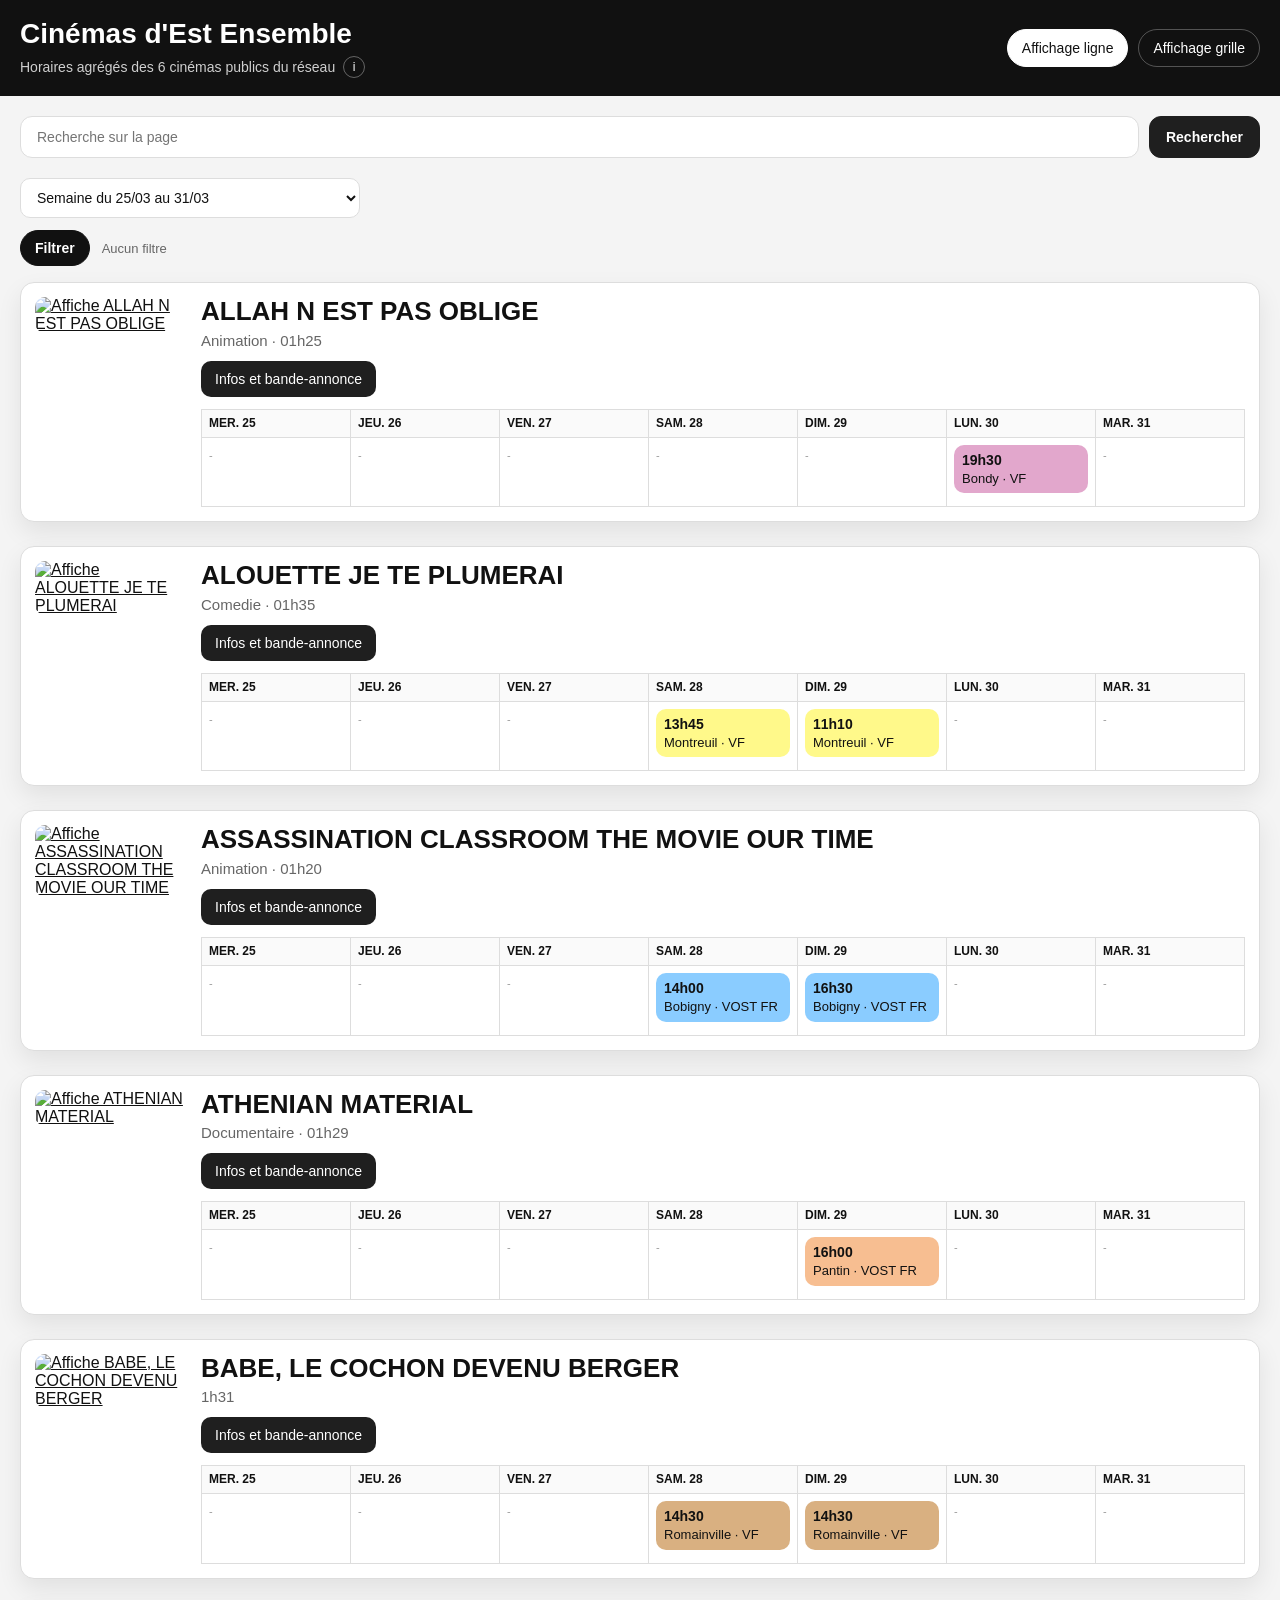
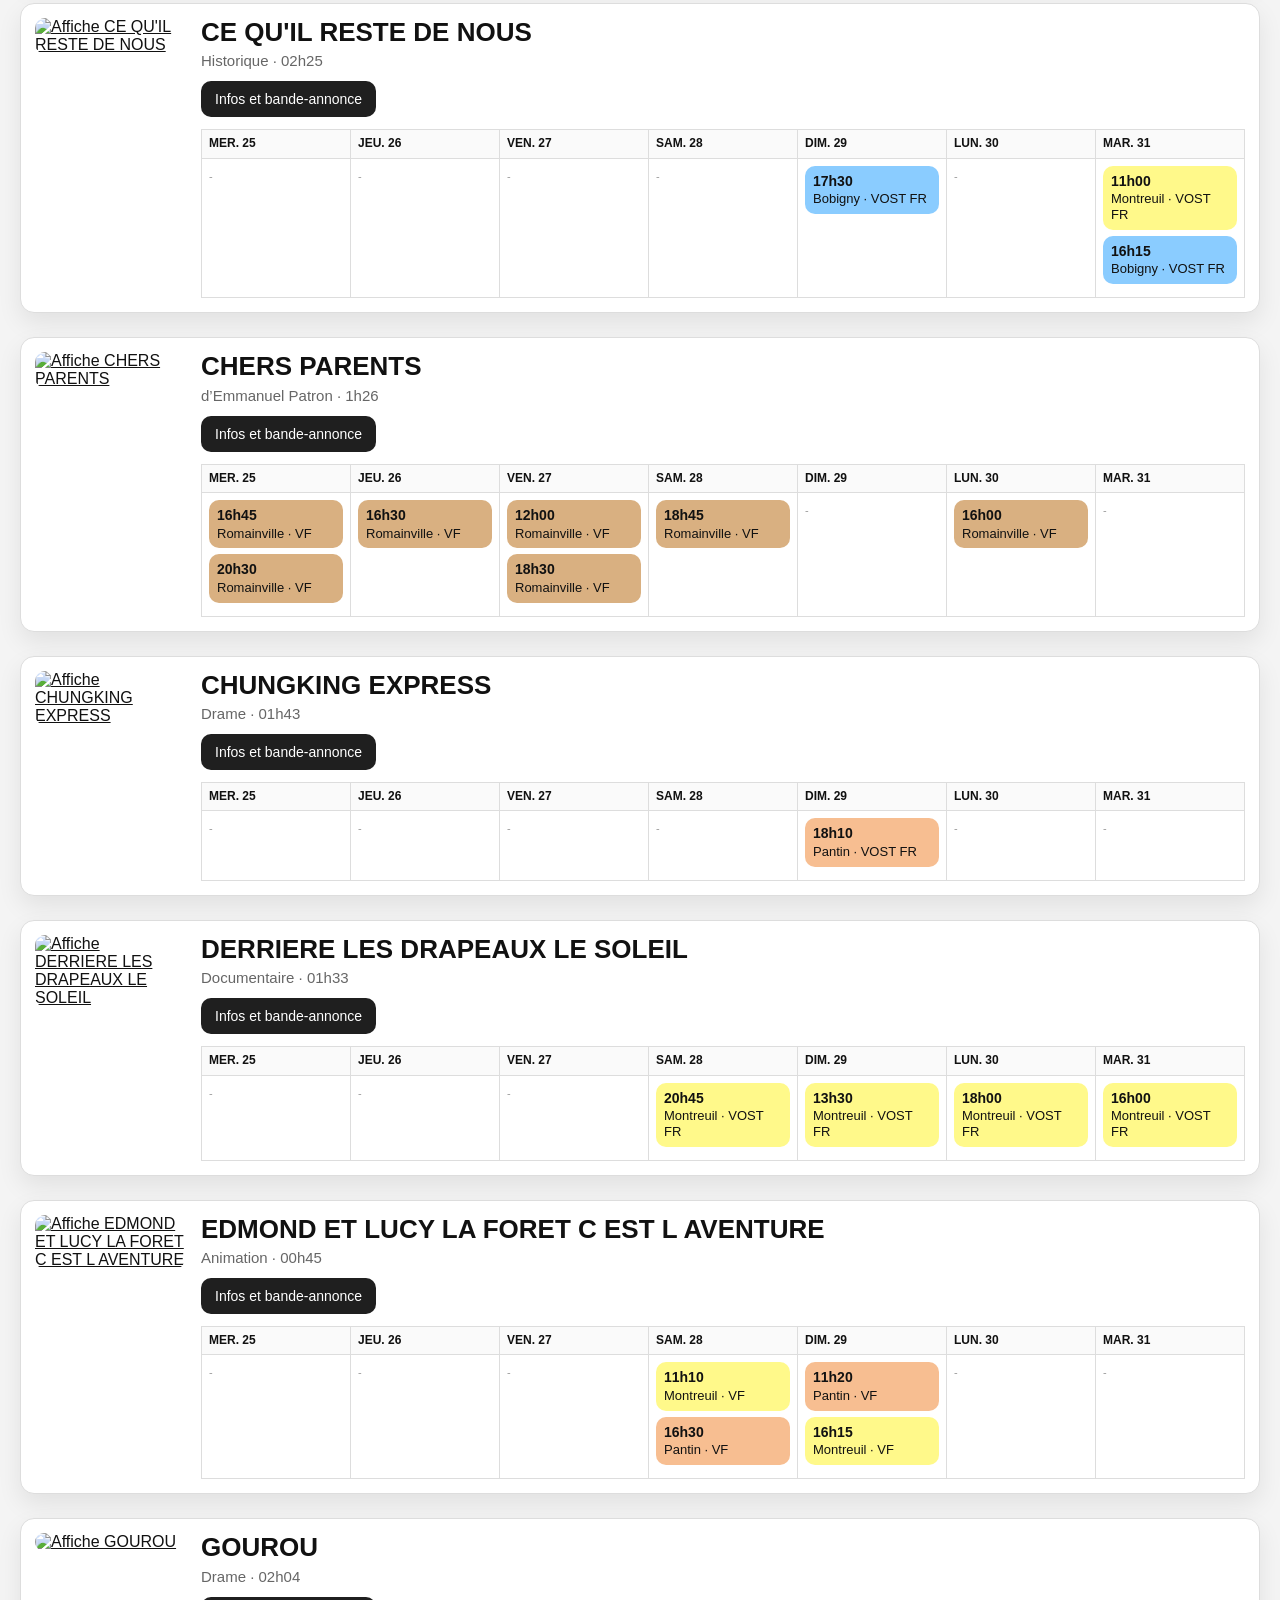
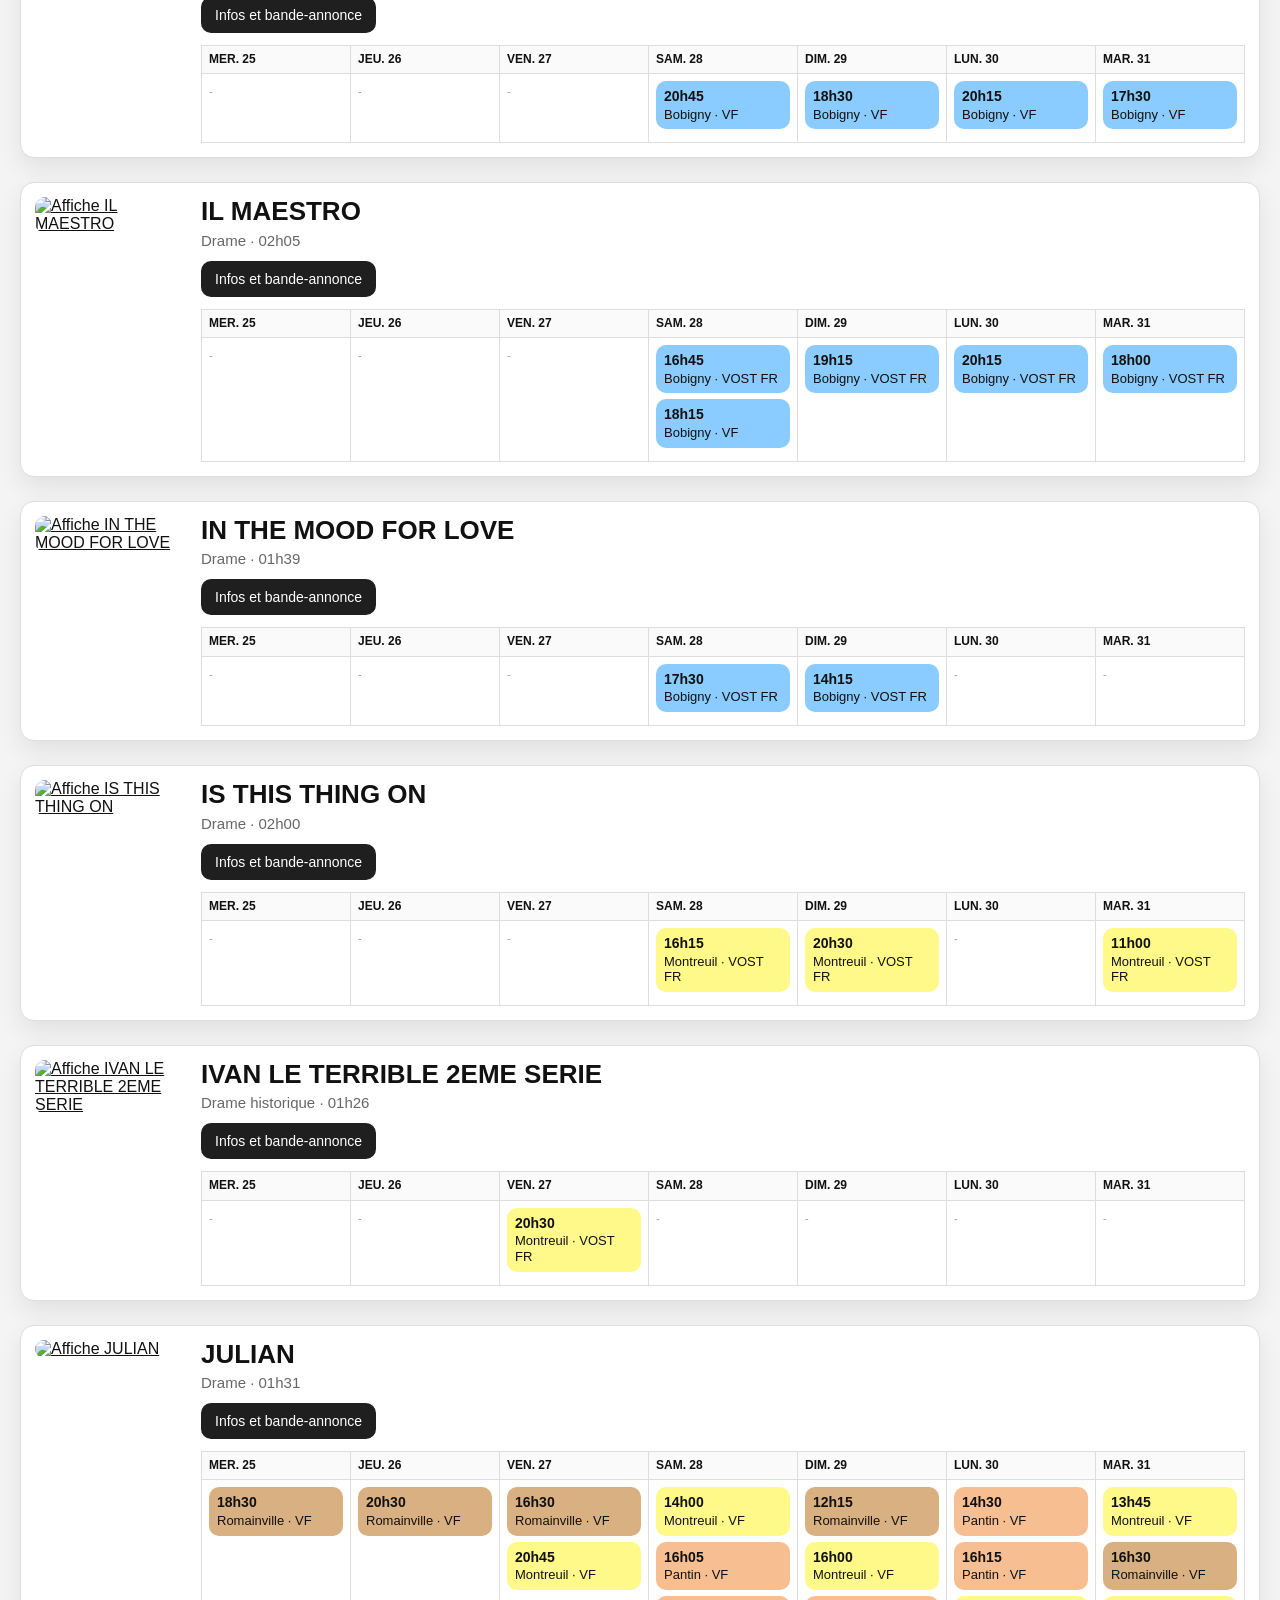
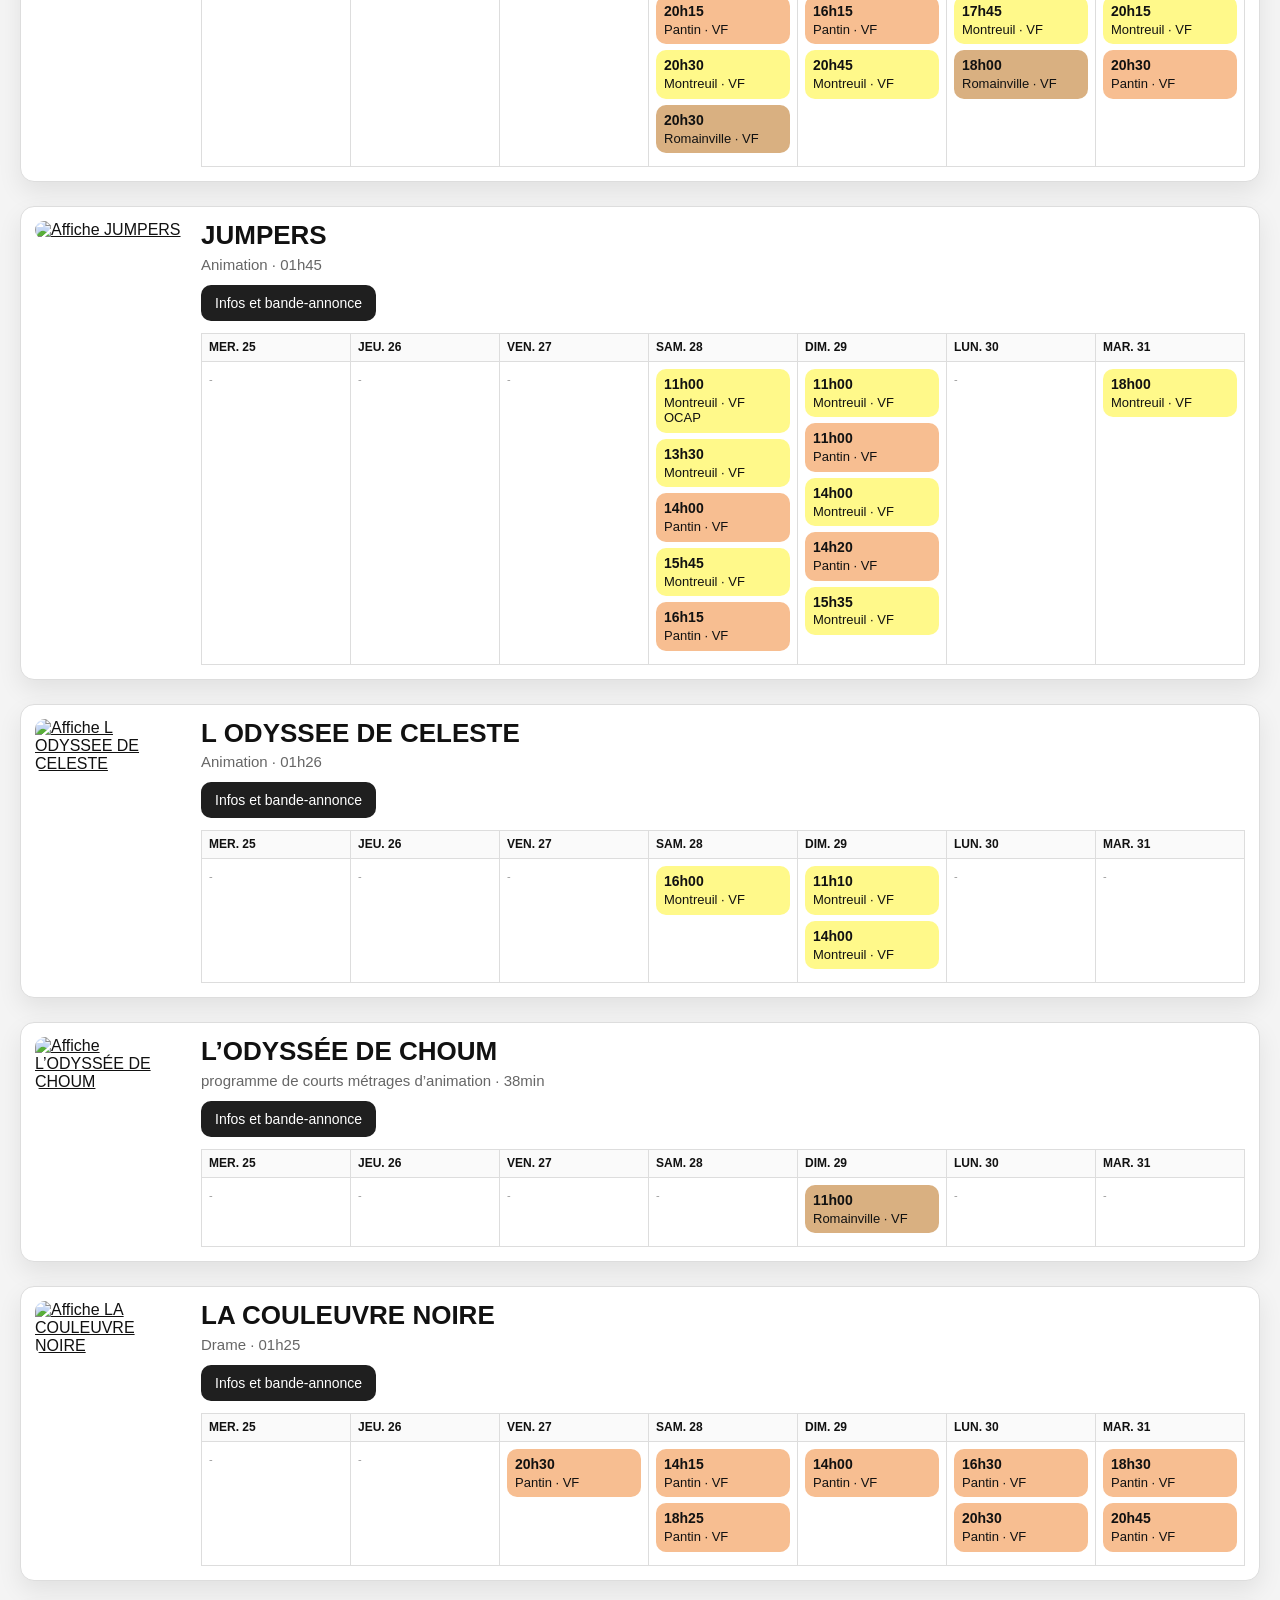
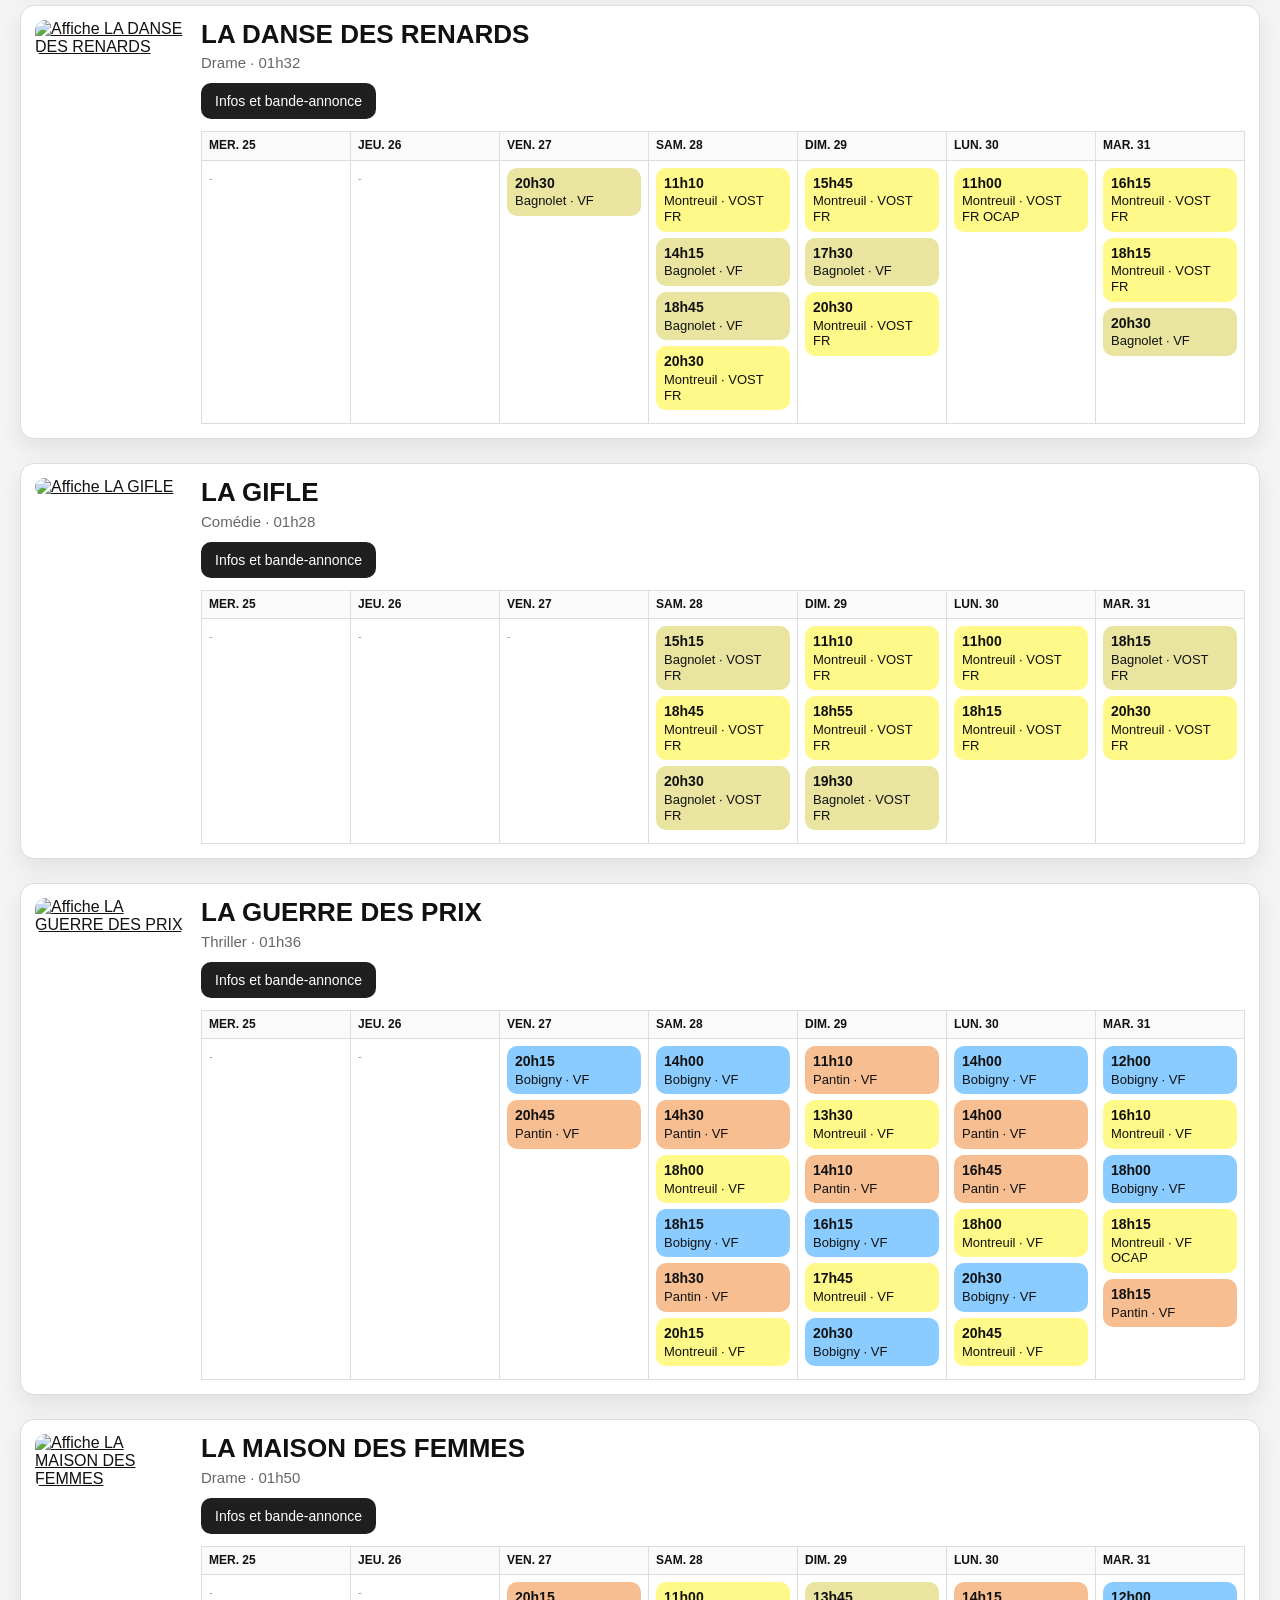
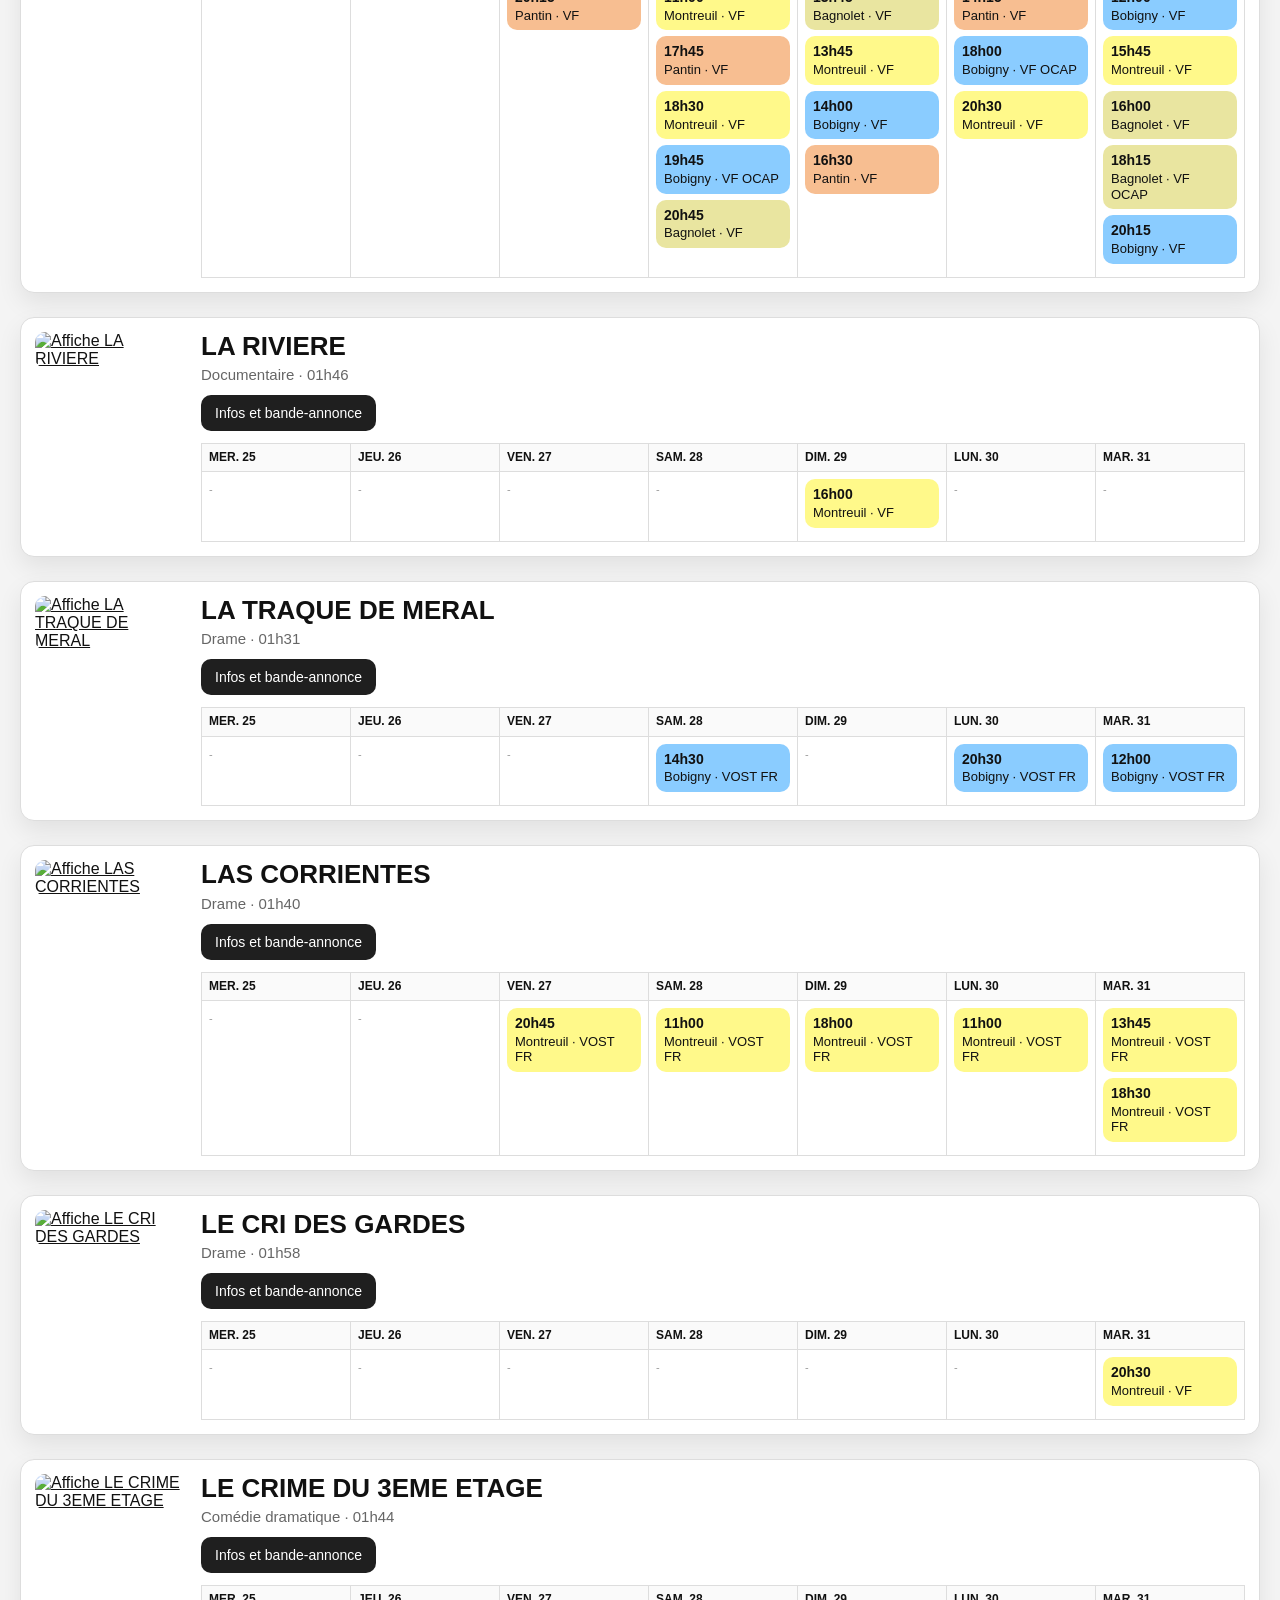
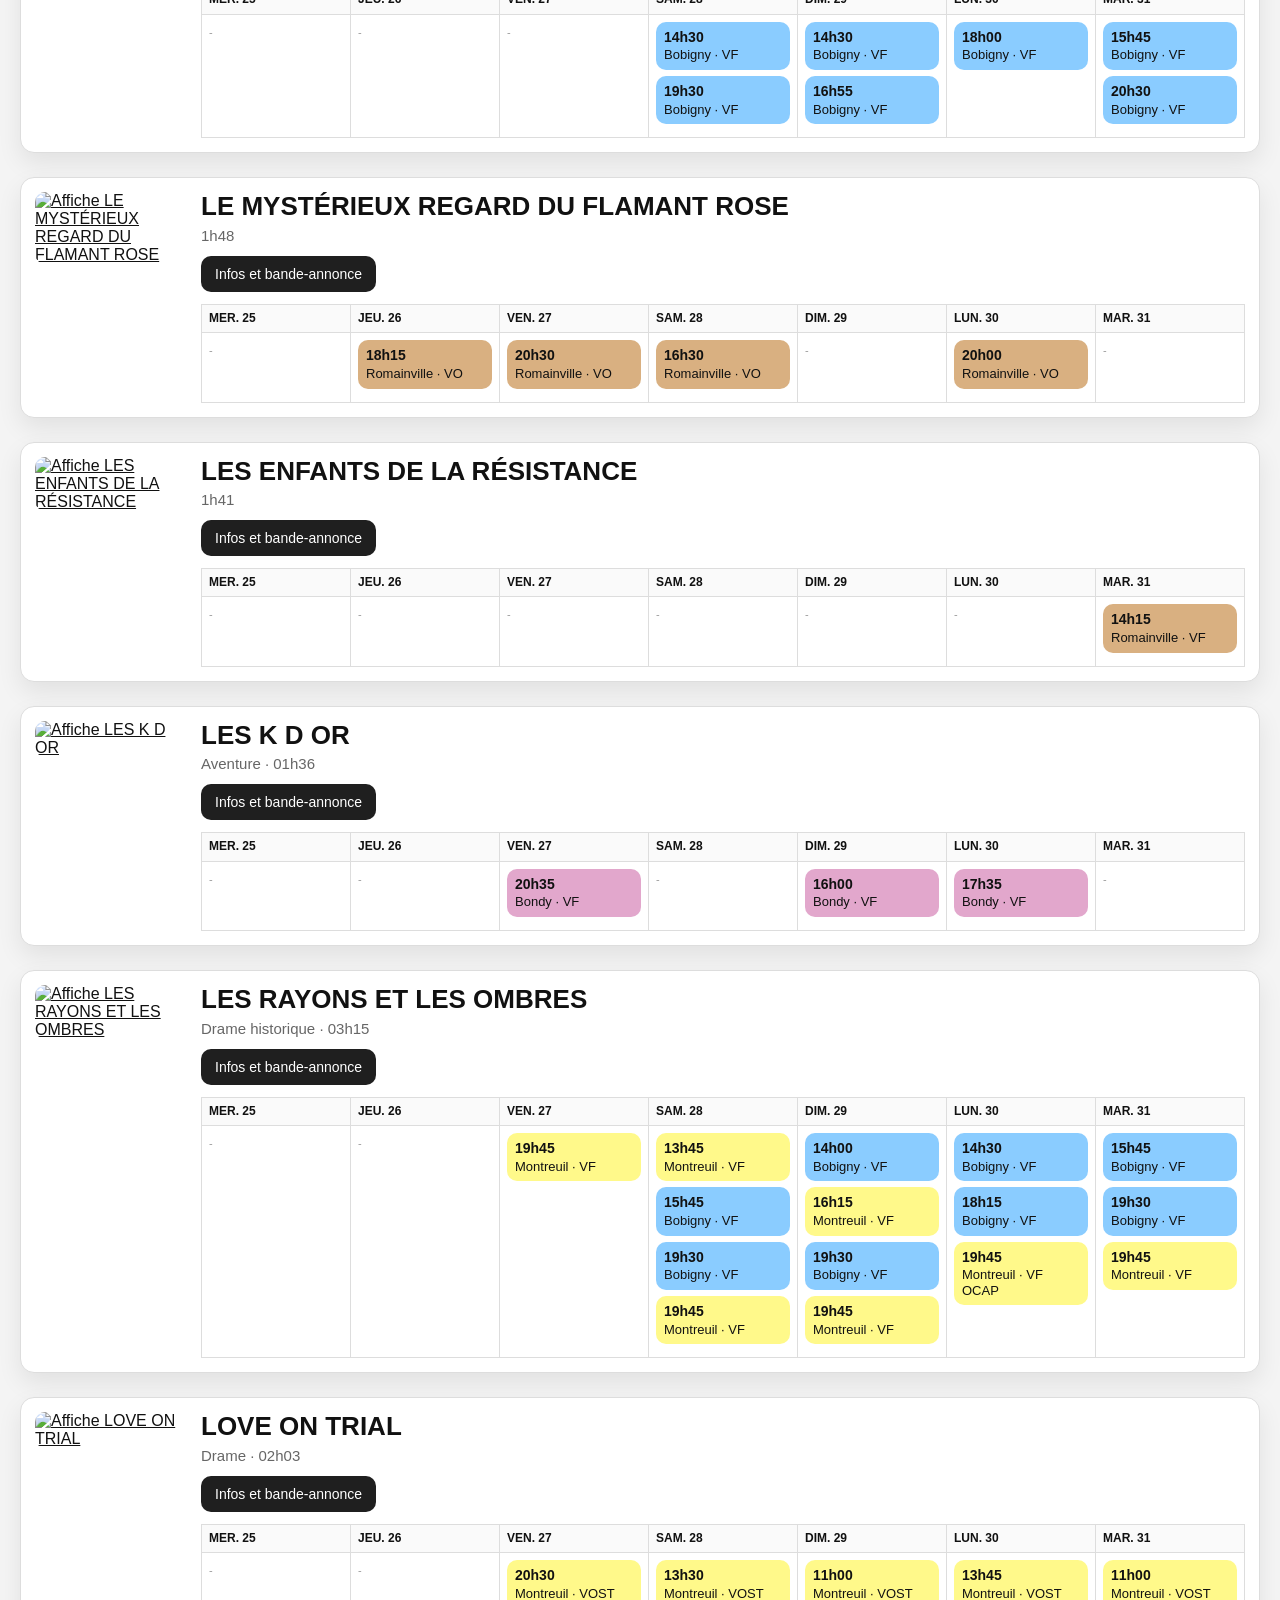
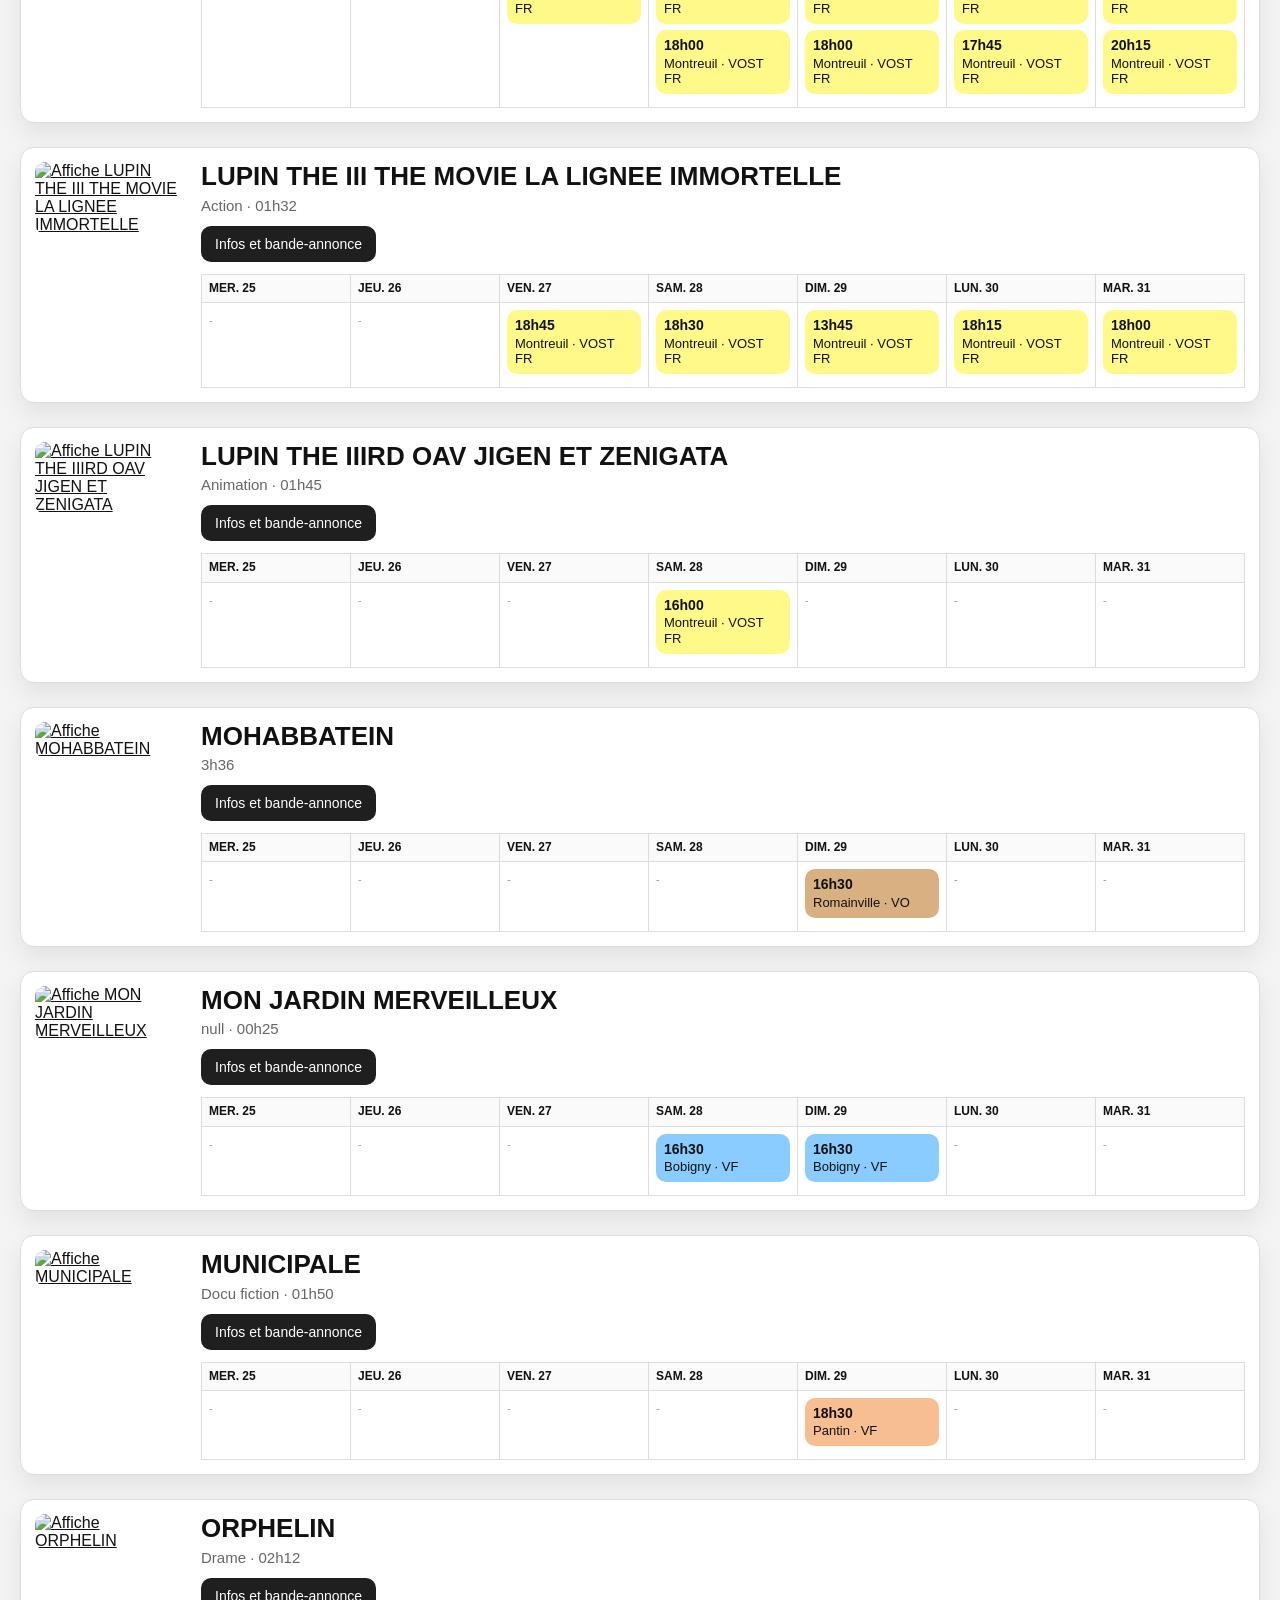
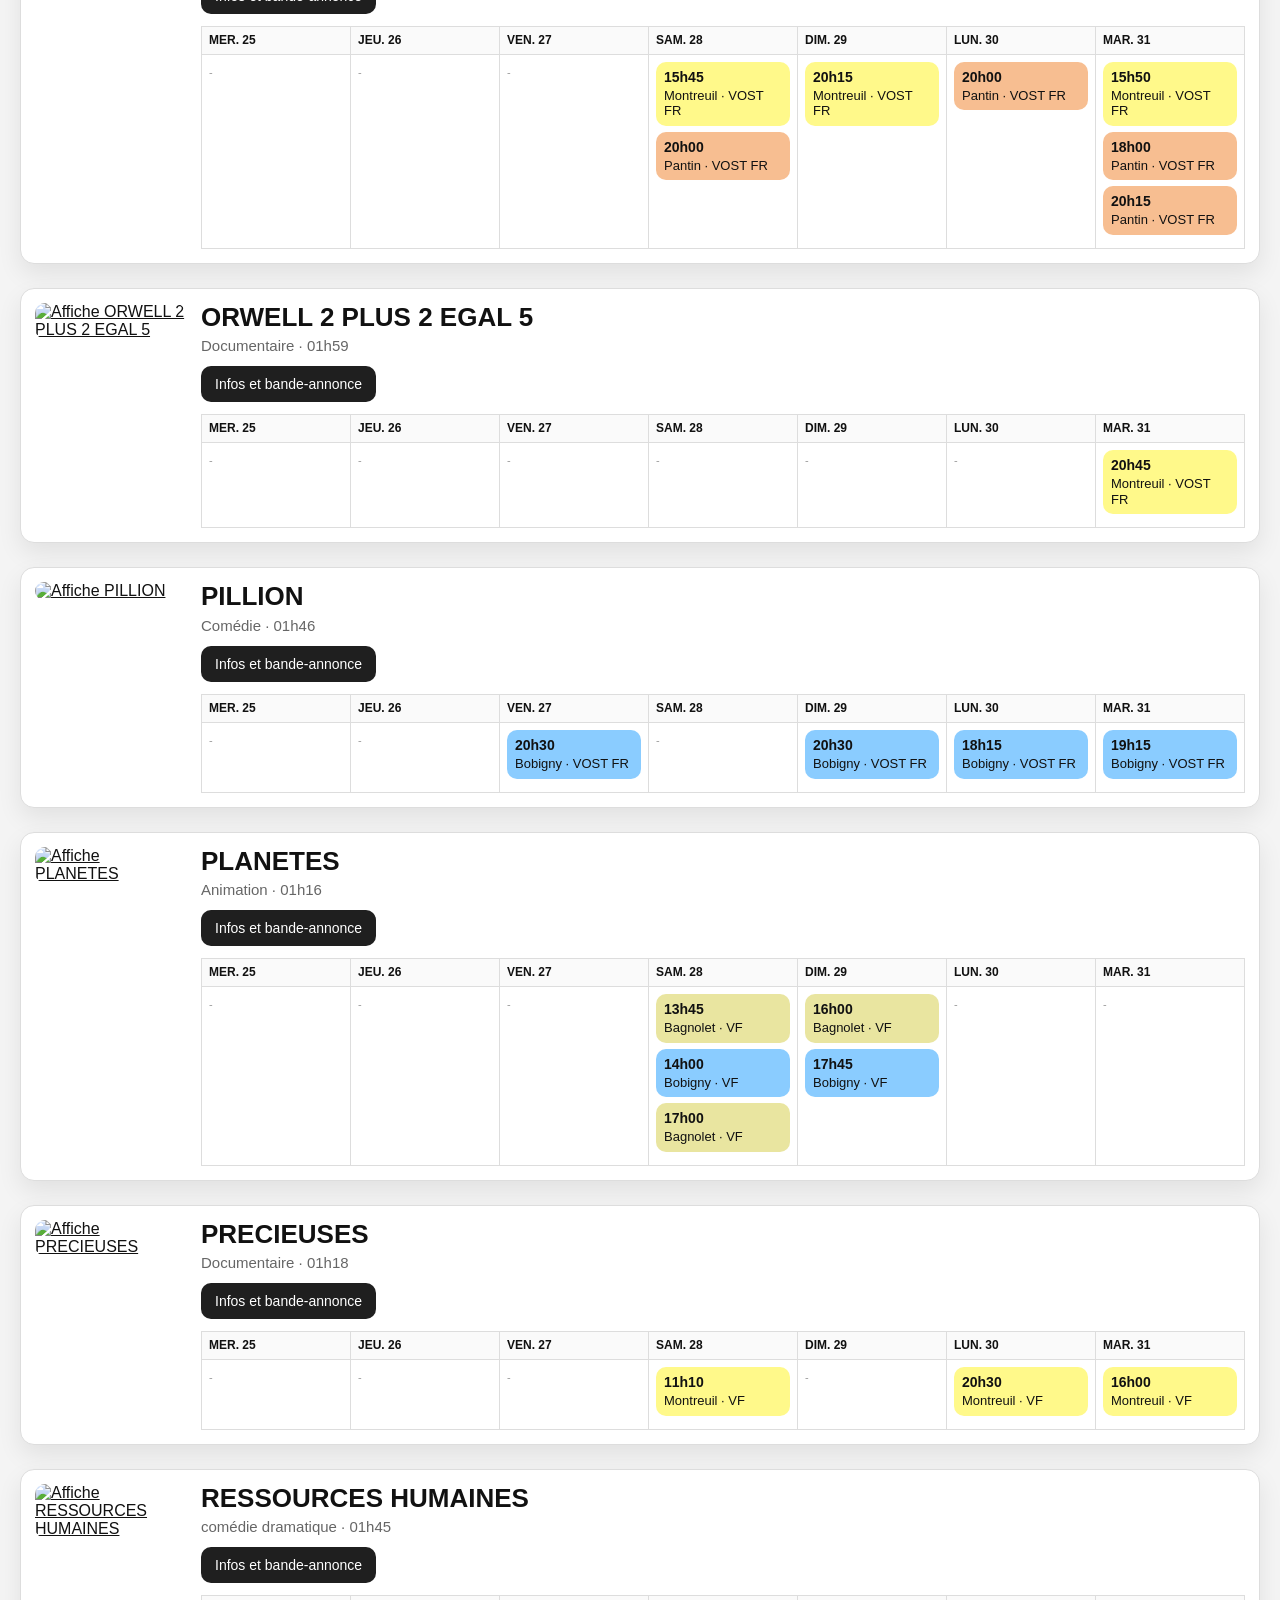
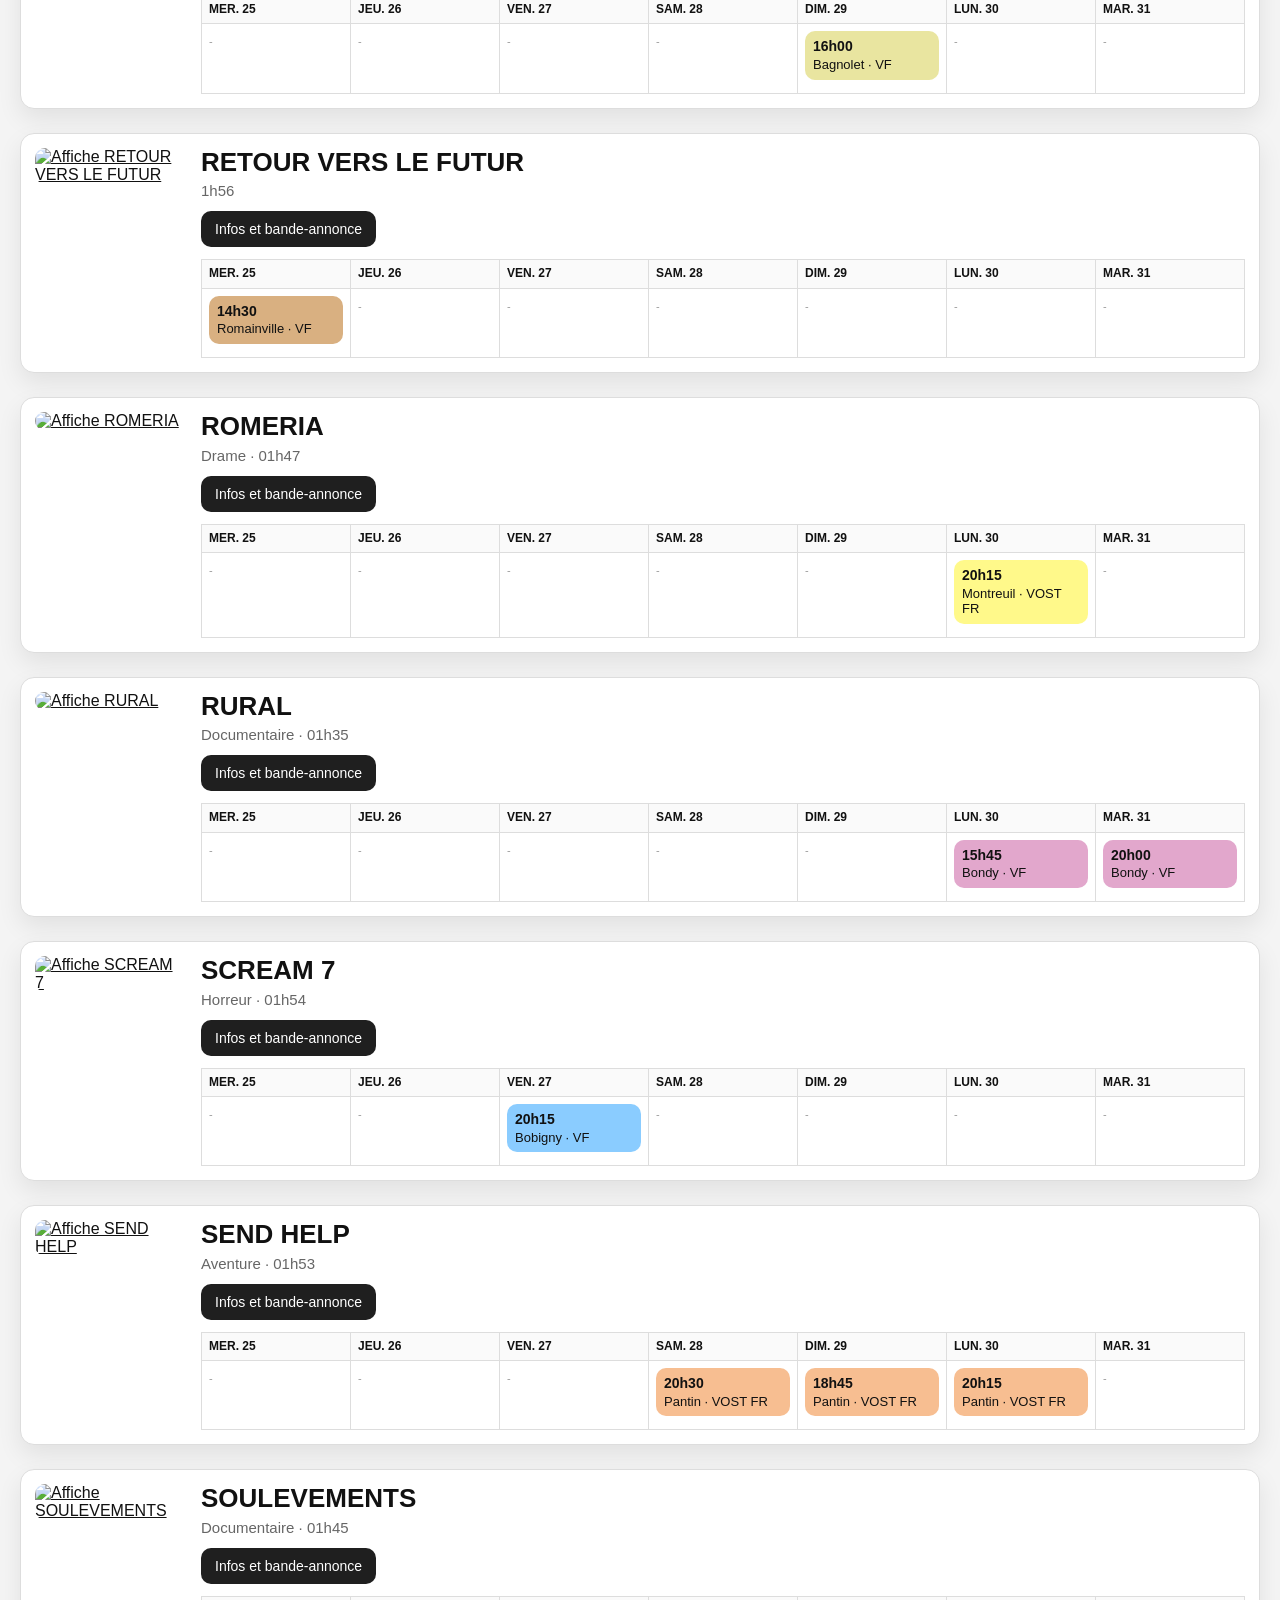
==== commit 97513b04: "UI v4: filtres, recherche, info popup, public output" ====
--- a/public/index.html
+++ b/public/index.html
@@ -15,7 +15,7 @@
       <div class="header-copy">
         <h1>Cinémas d'Est Ensemble</h1>
         <div class="subtitle-row">
-          <p class="subtitle">Horaires agrégés des 6 cinémas publics du réseau ffichage</p>
+          <p class="subtitle">Horaires agrégés des 6 cinémas publics du réseau</p>
           <button id="info-open-btn" class="info-trigger-btn" type="button" aria-label="Informations sur les cinémas">i</button>
         </div>
       </div>
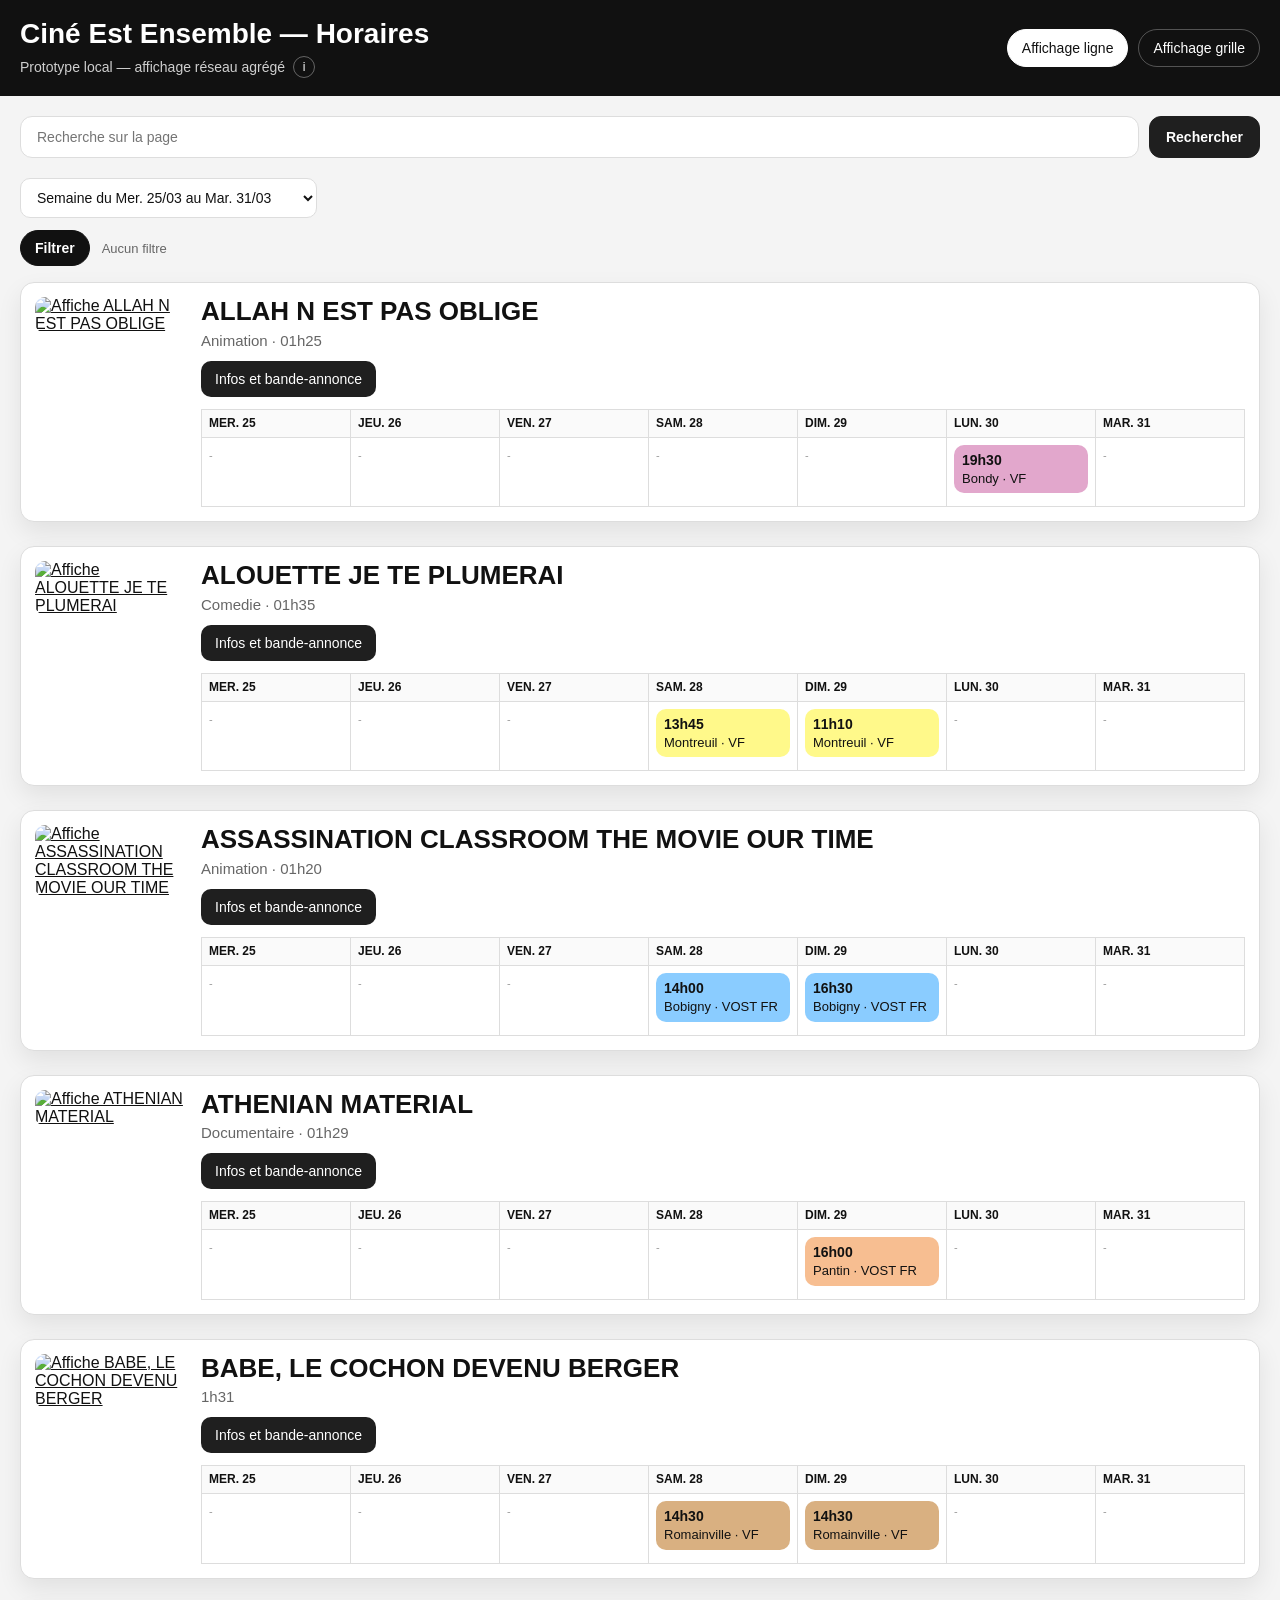
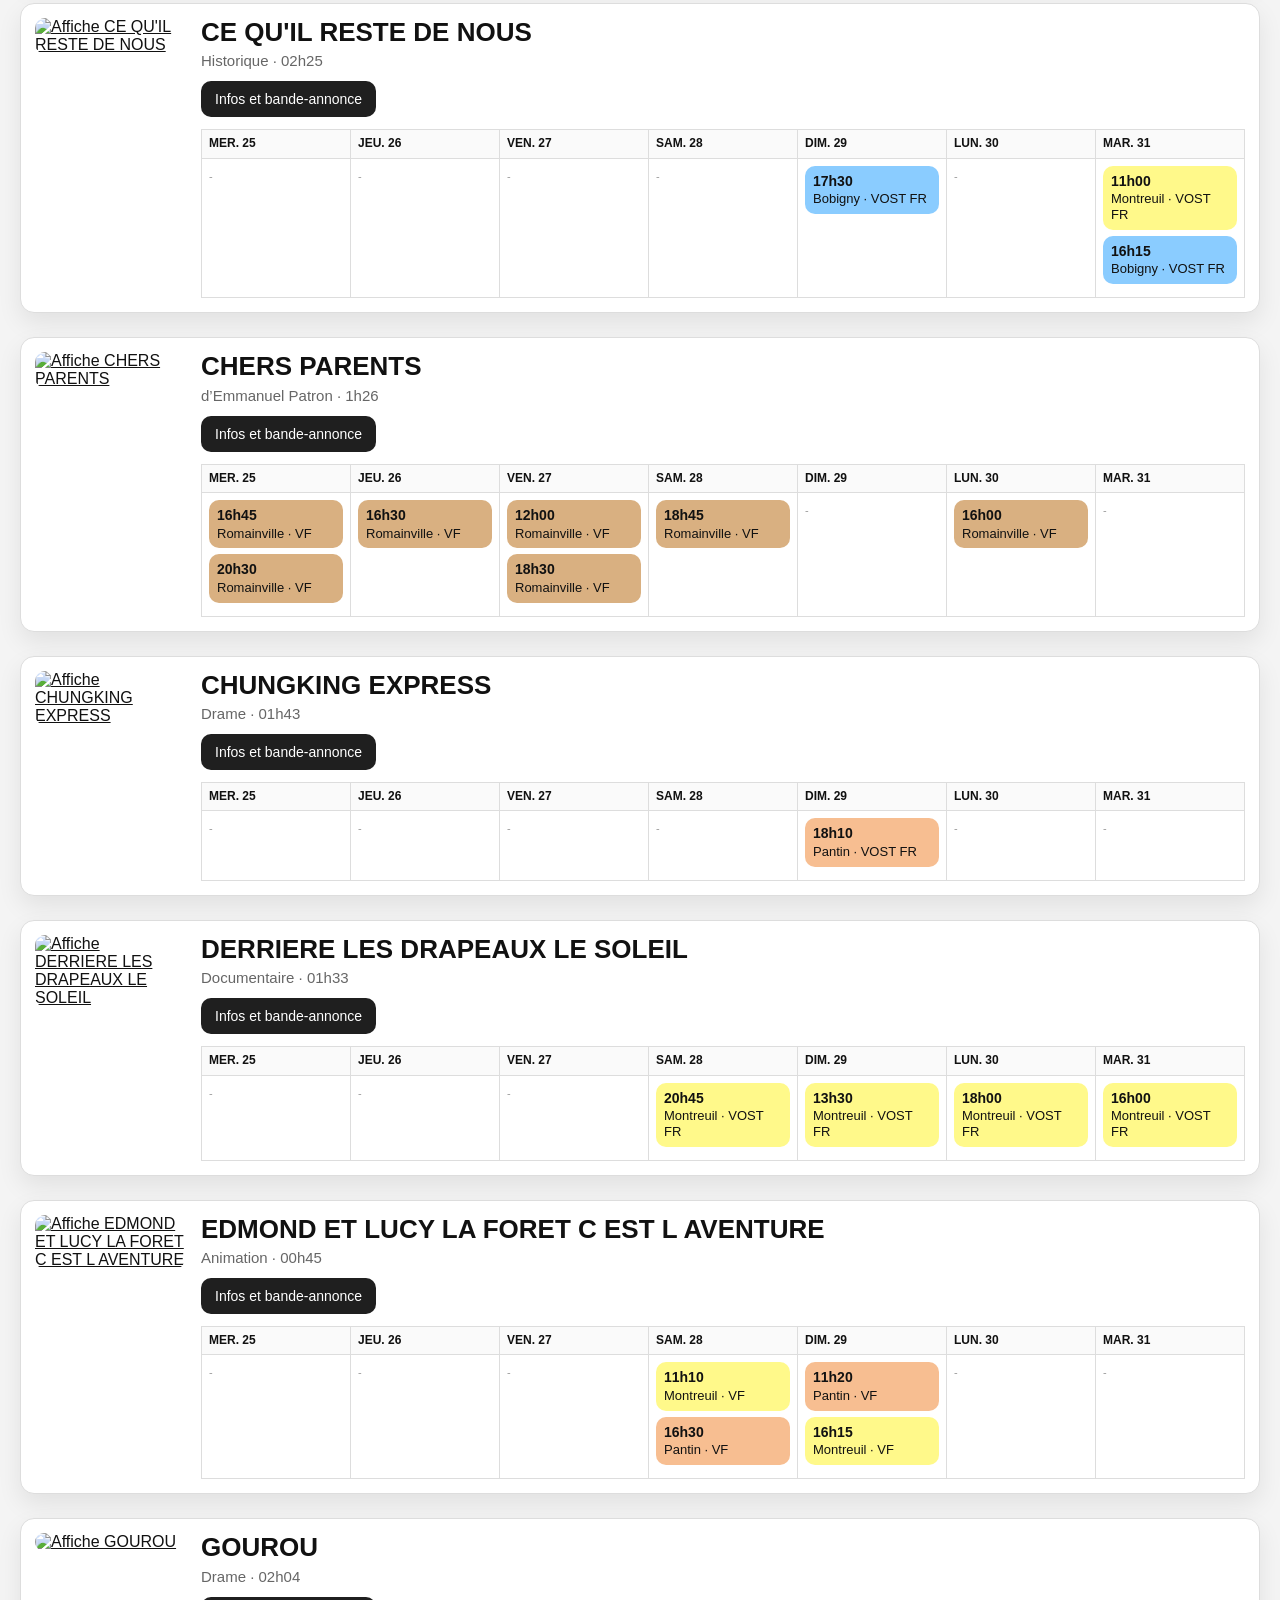
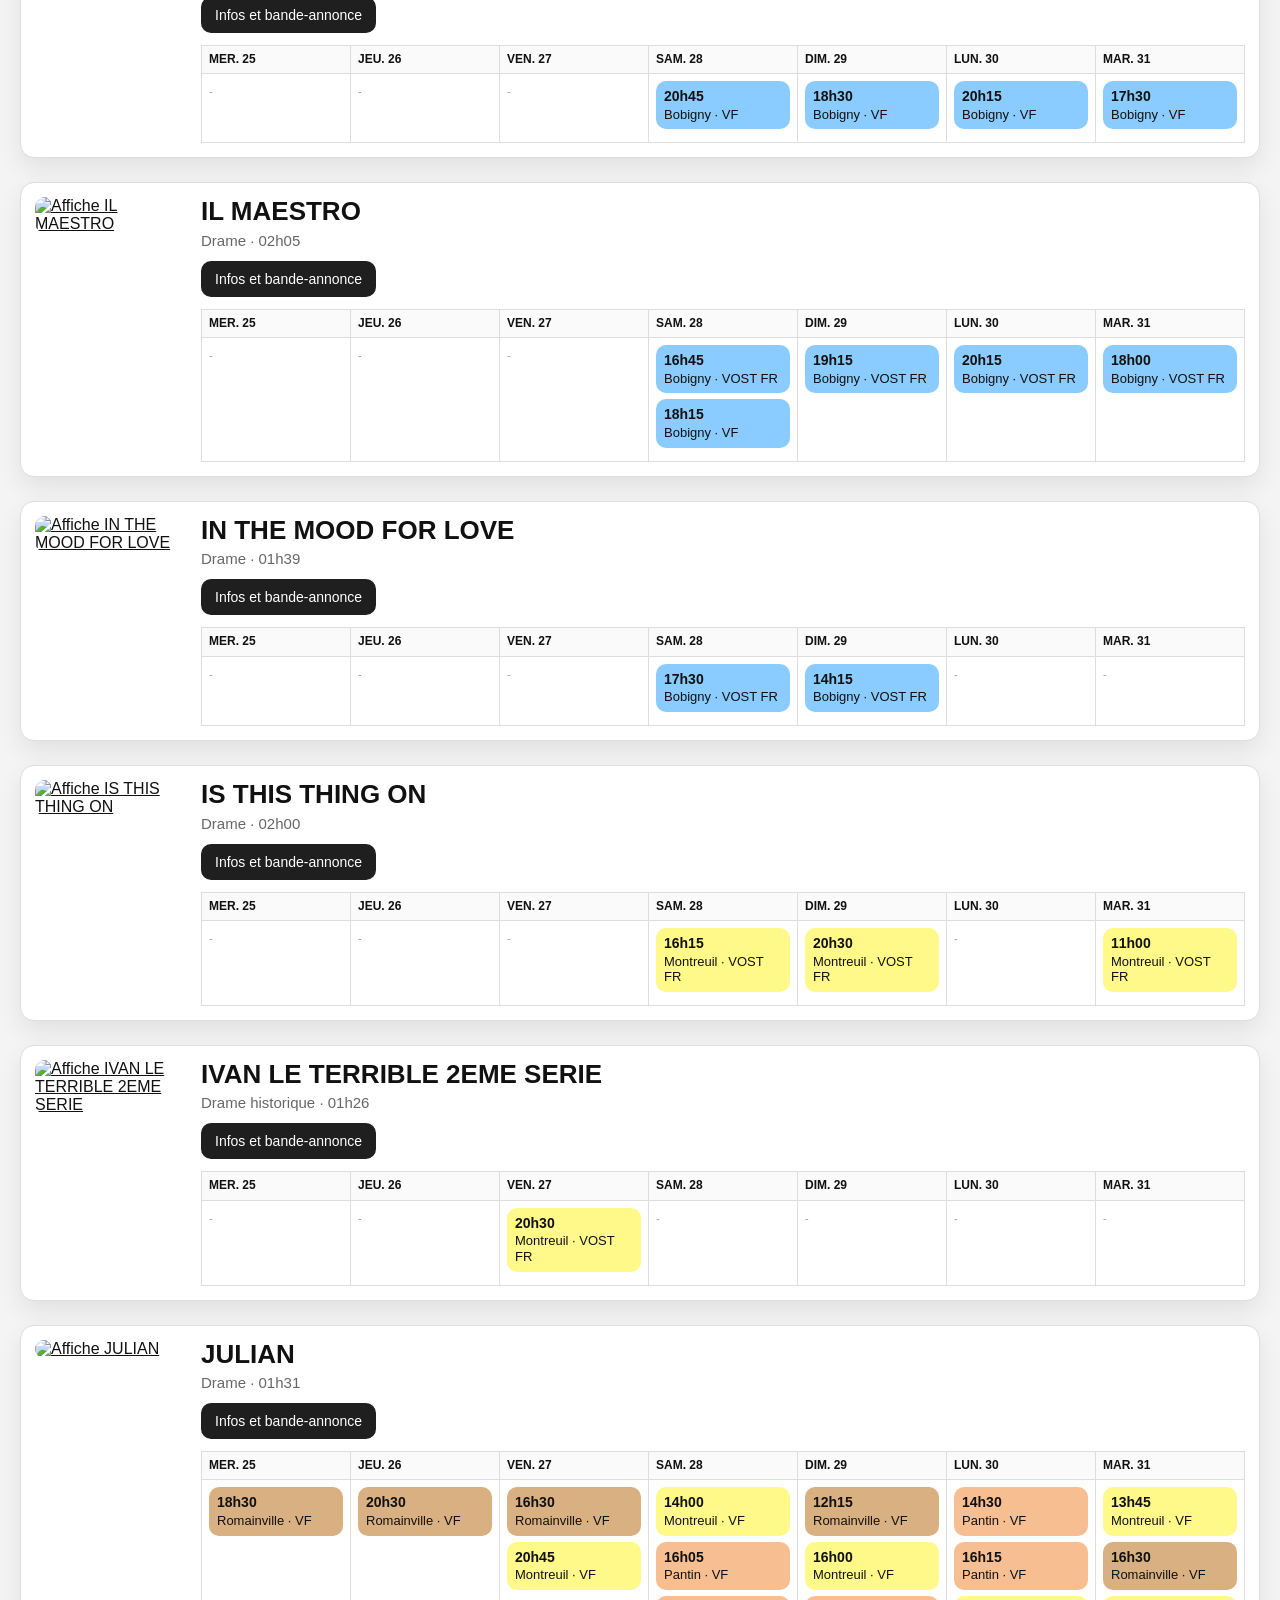
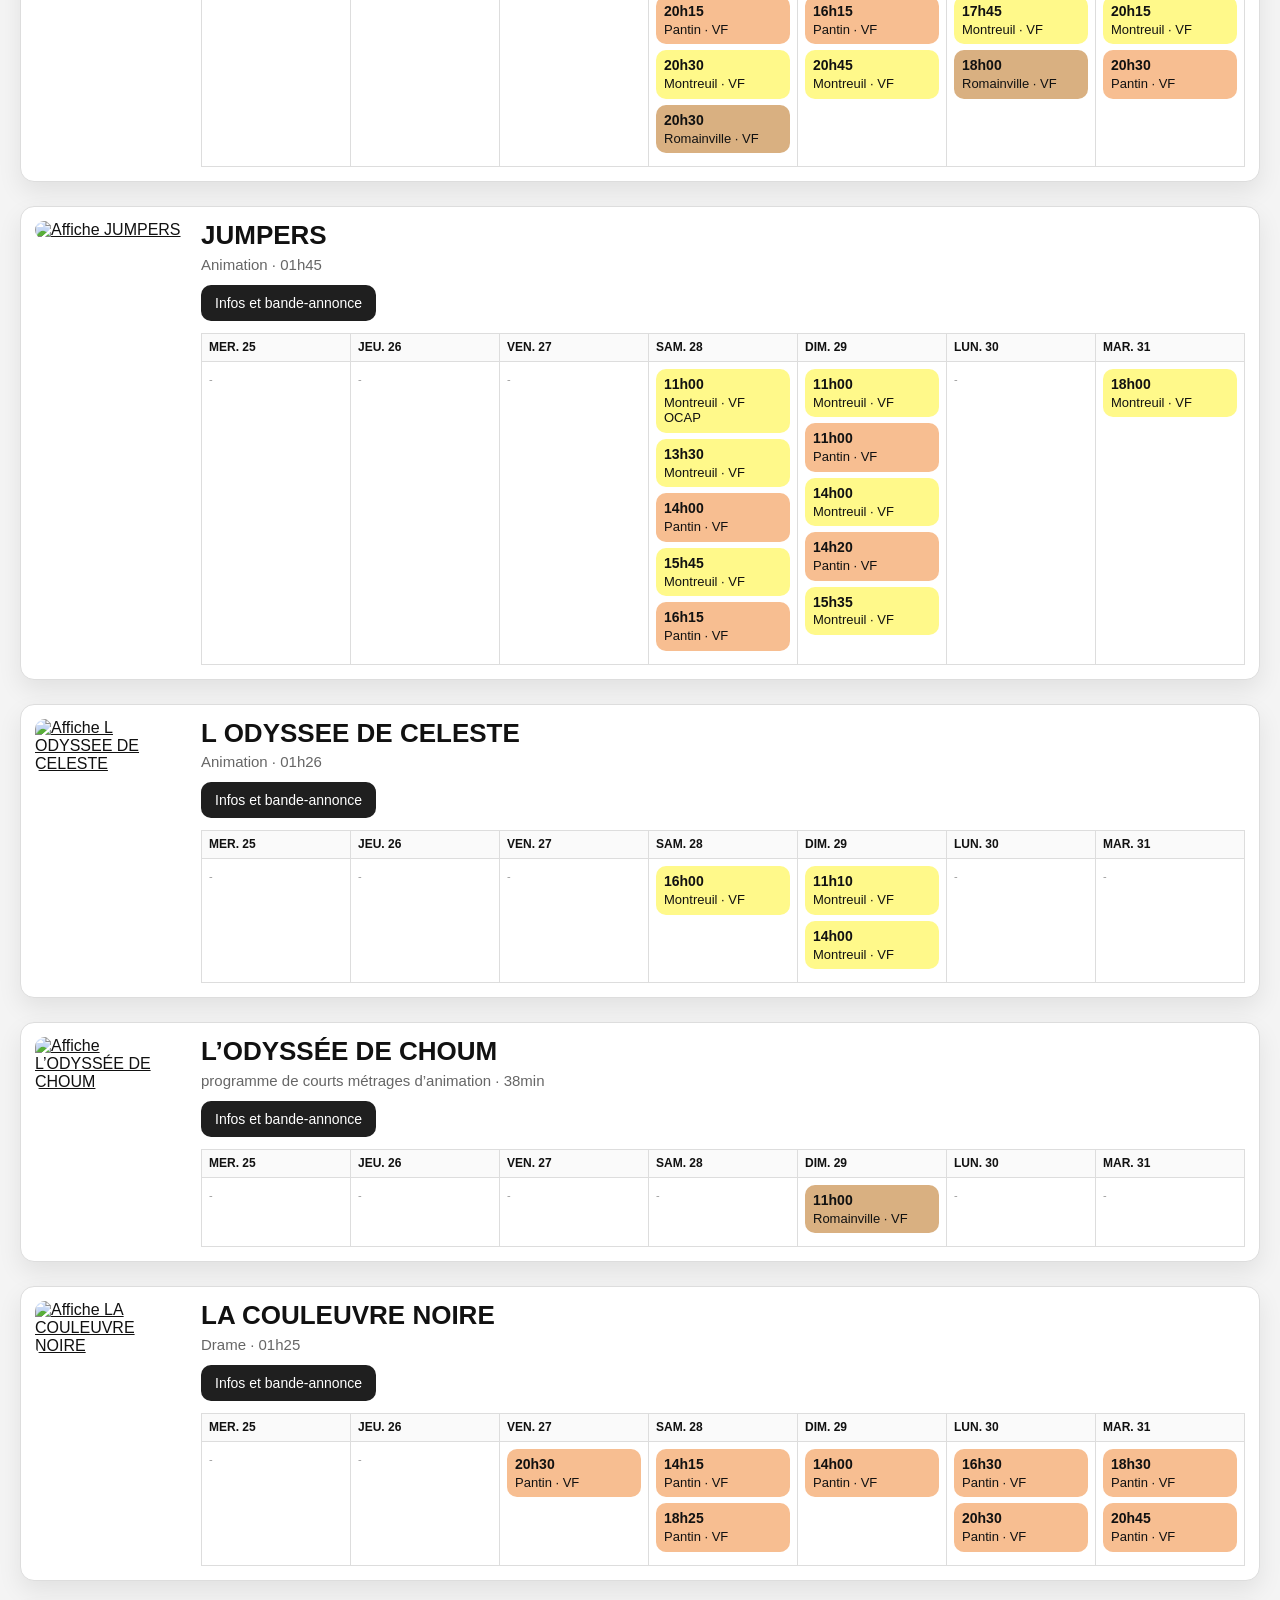
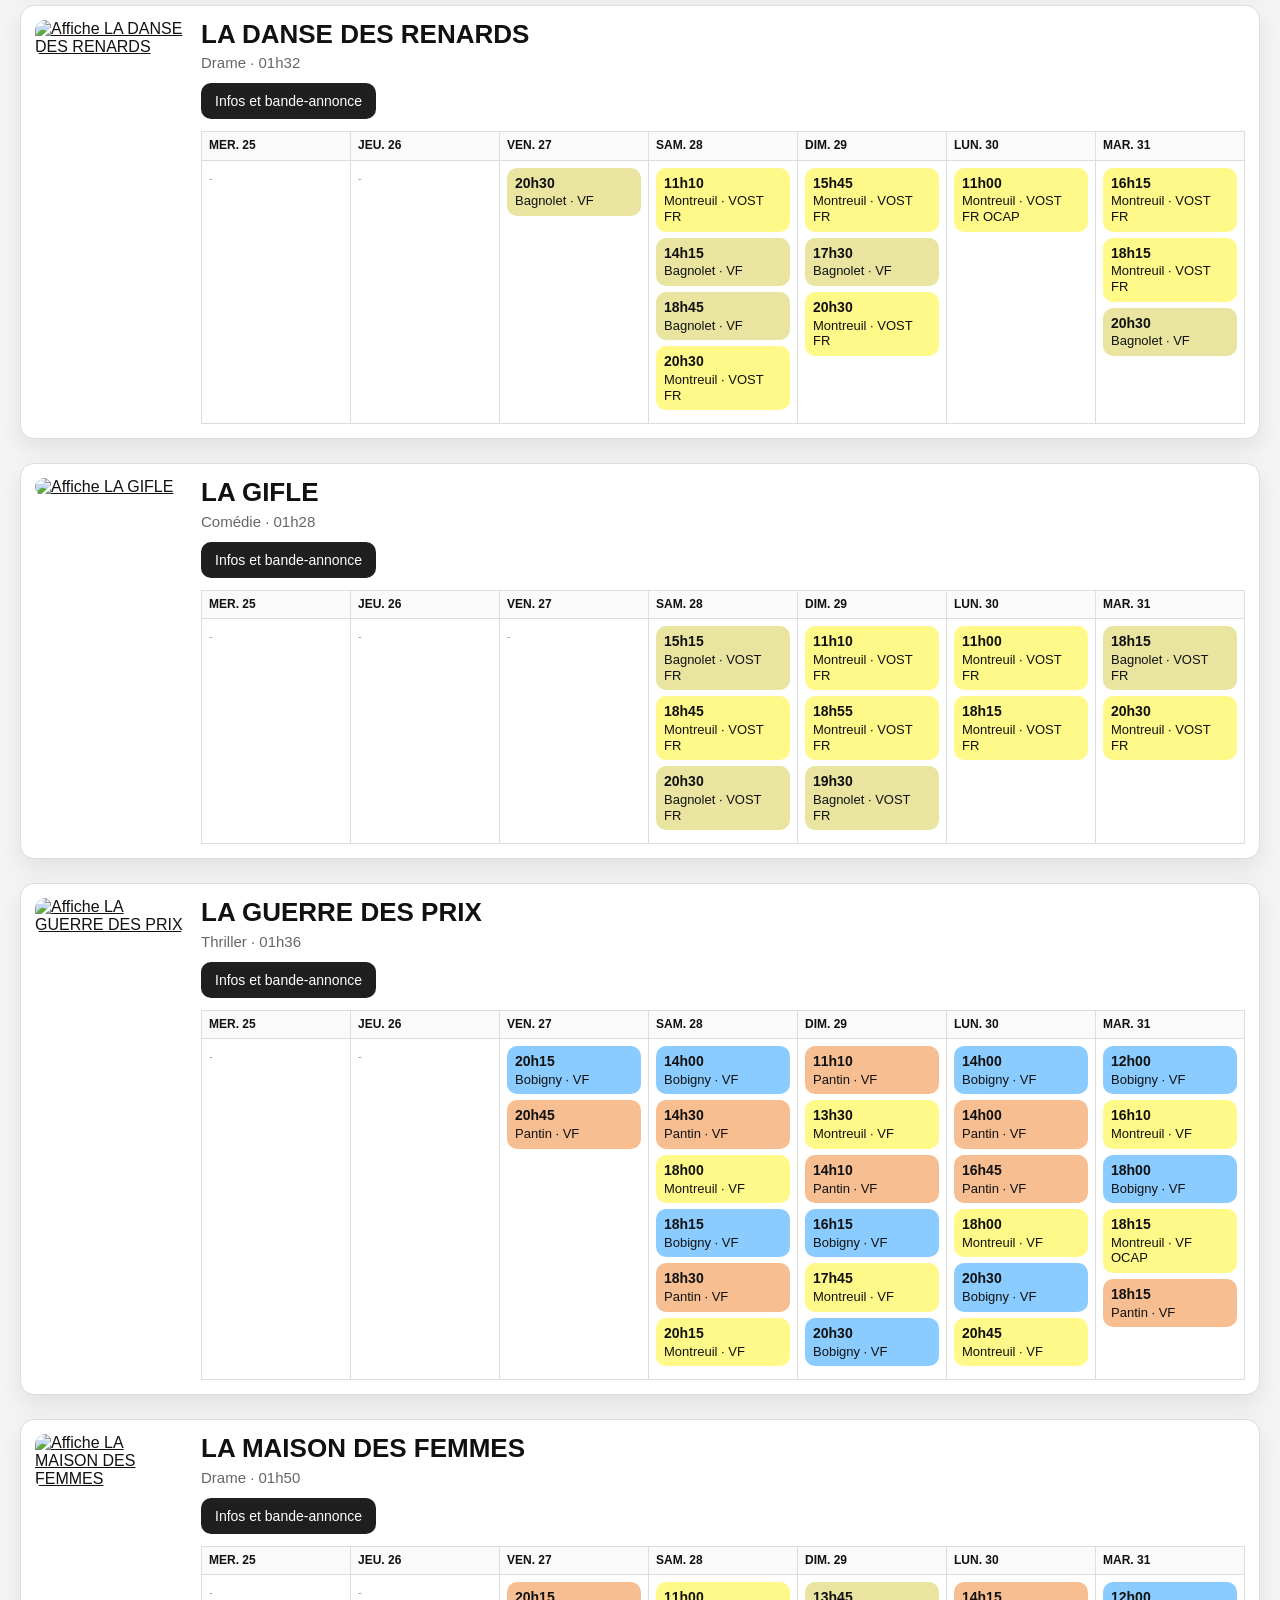
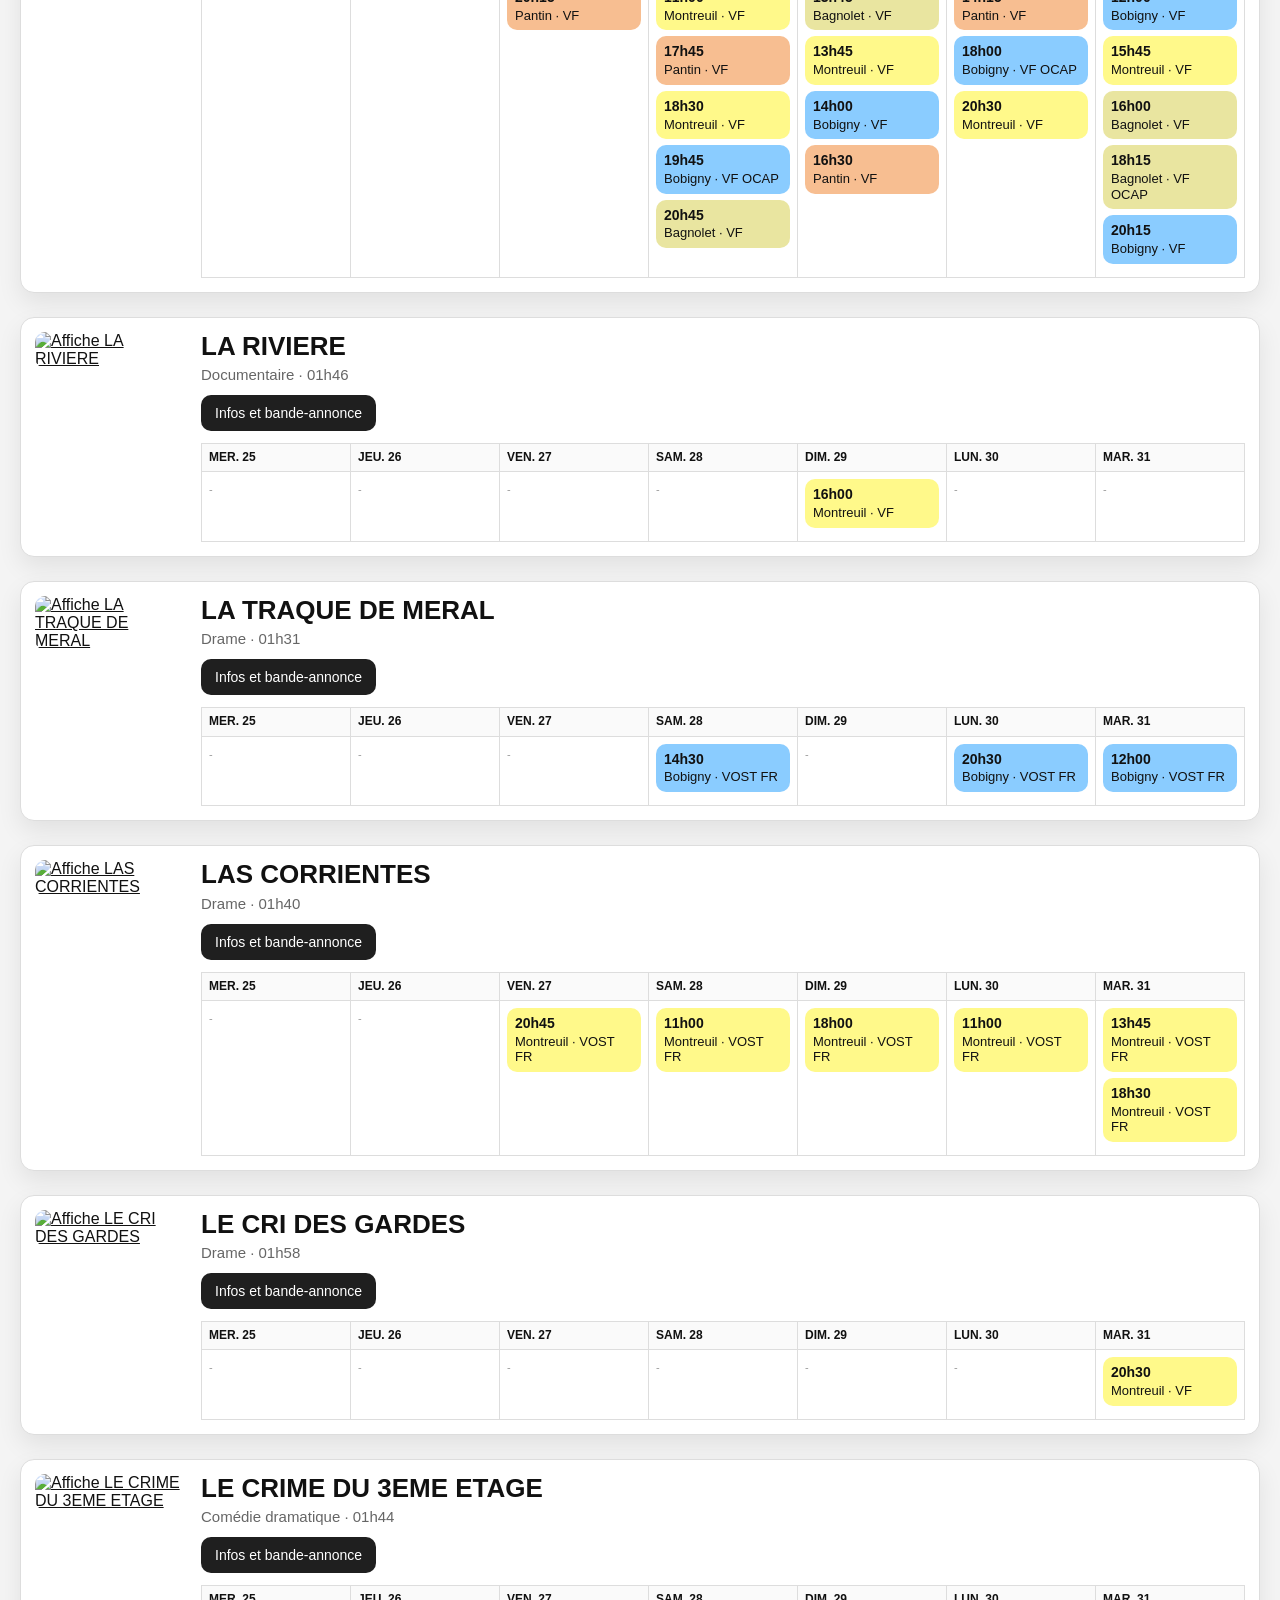
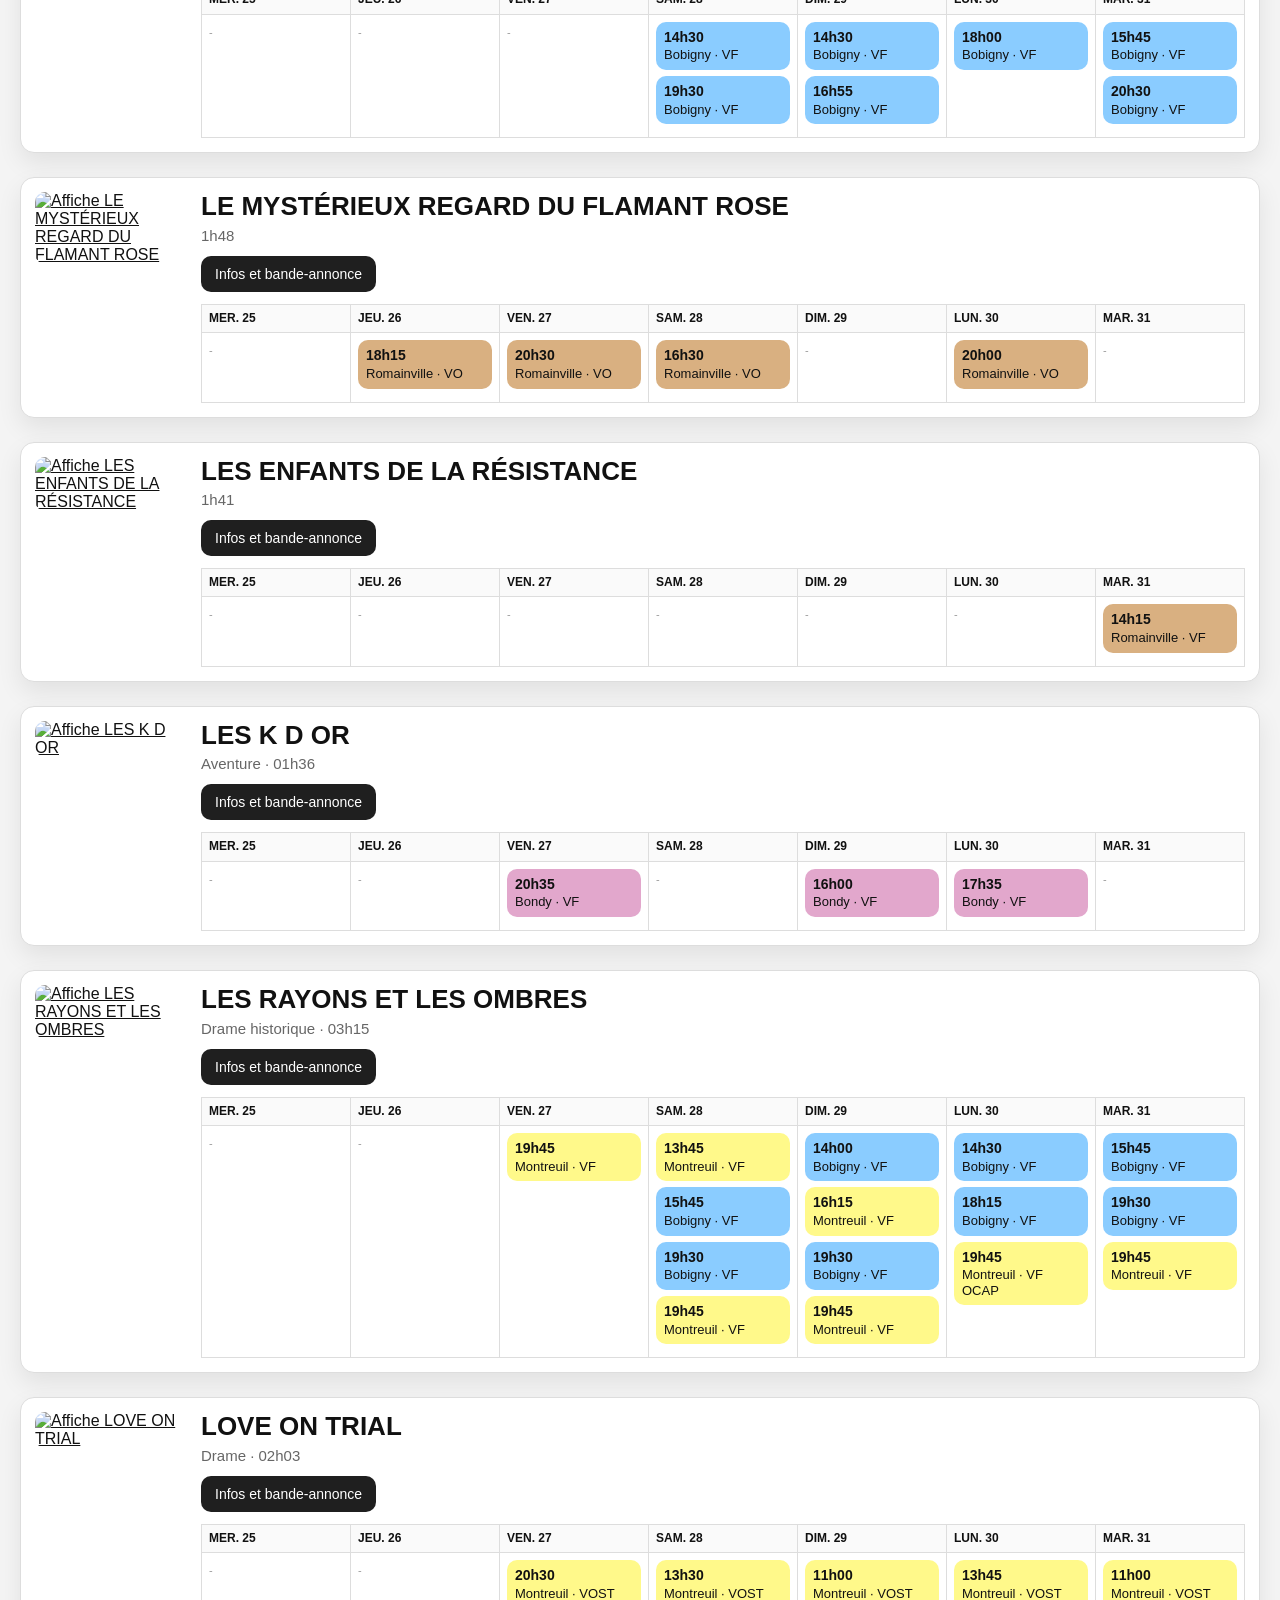
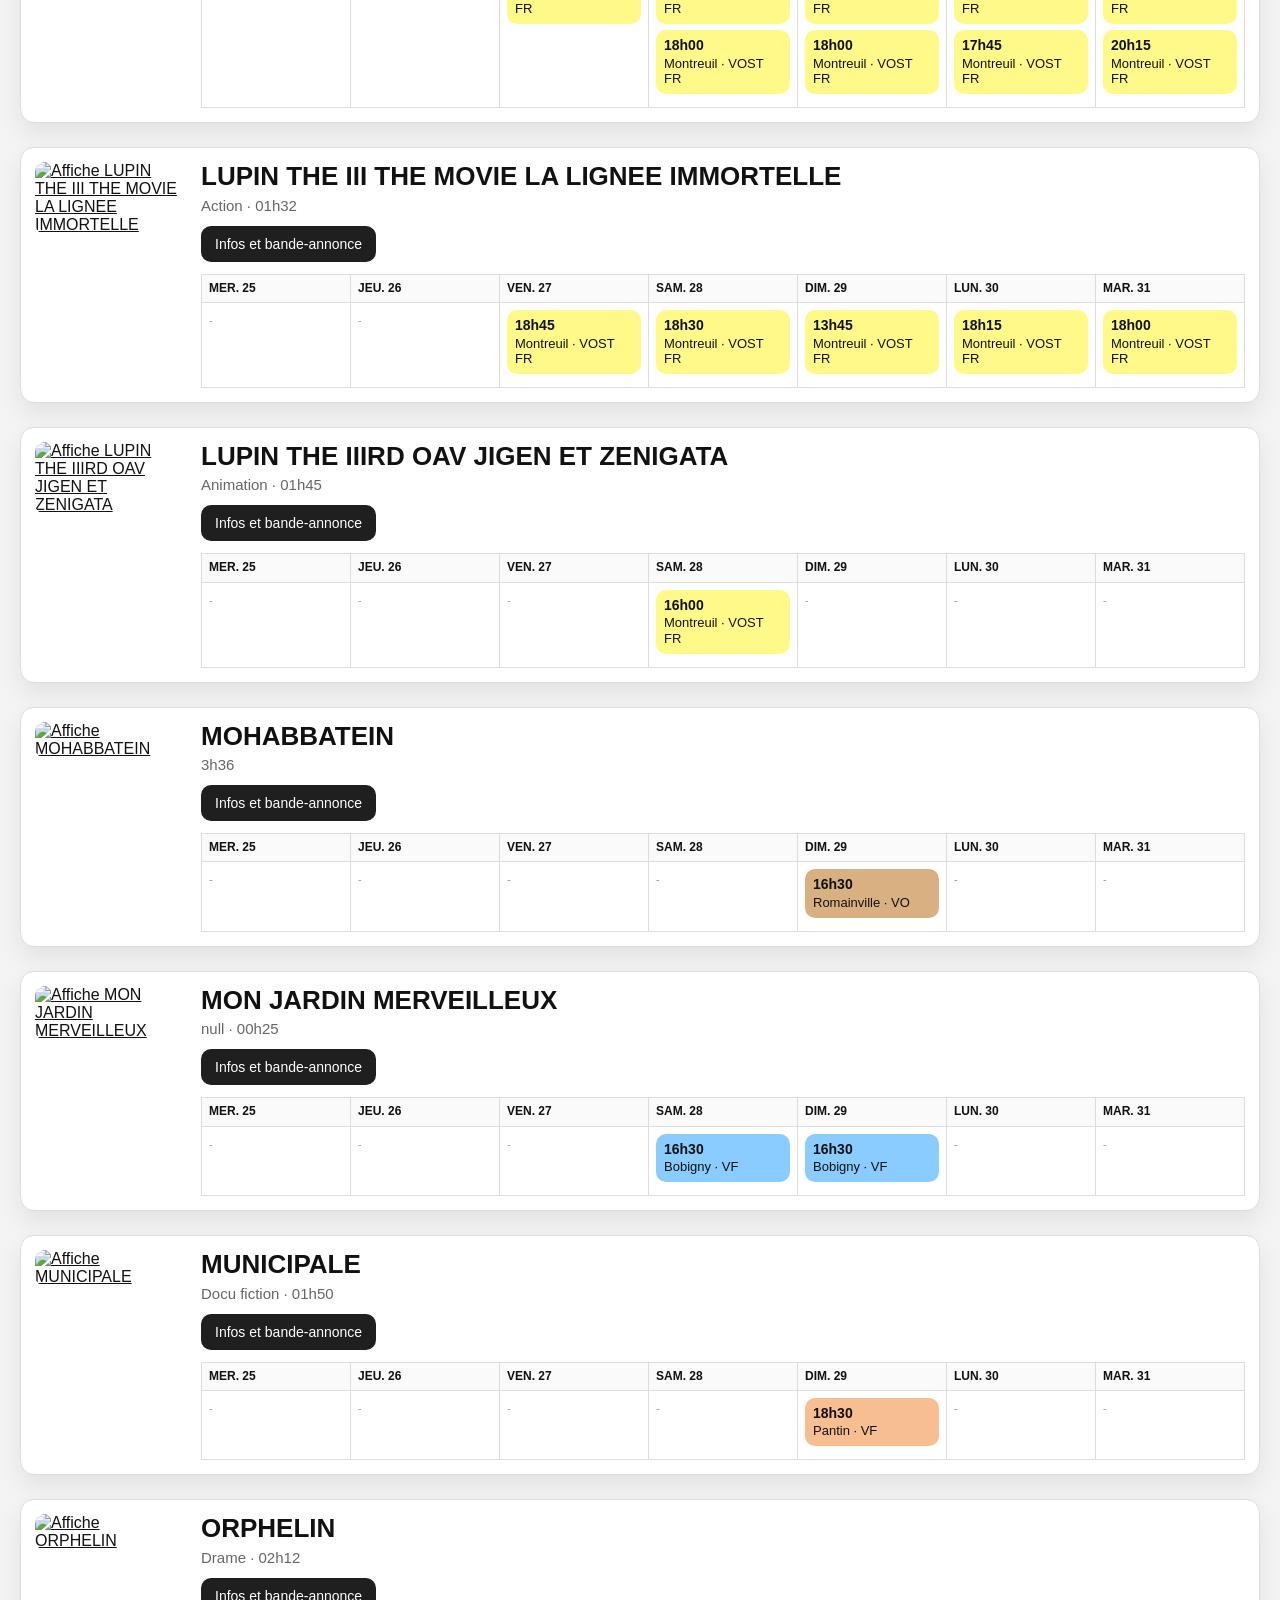
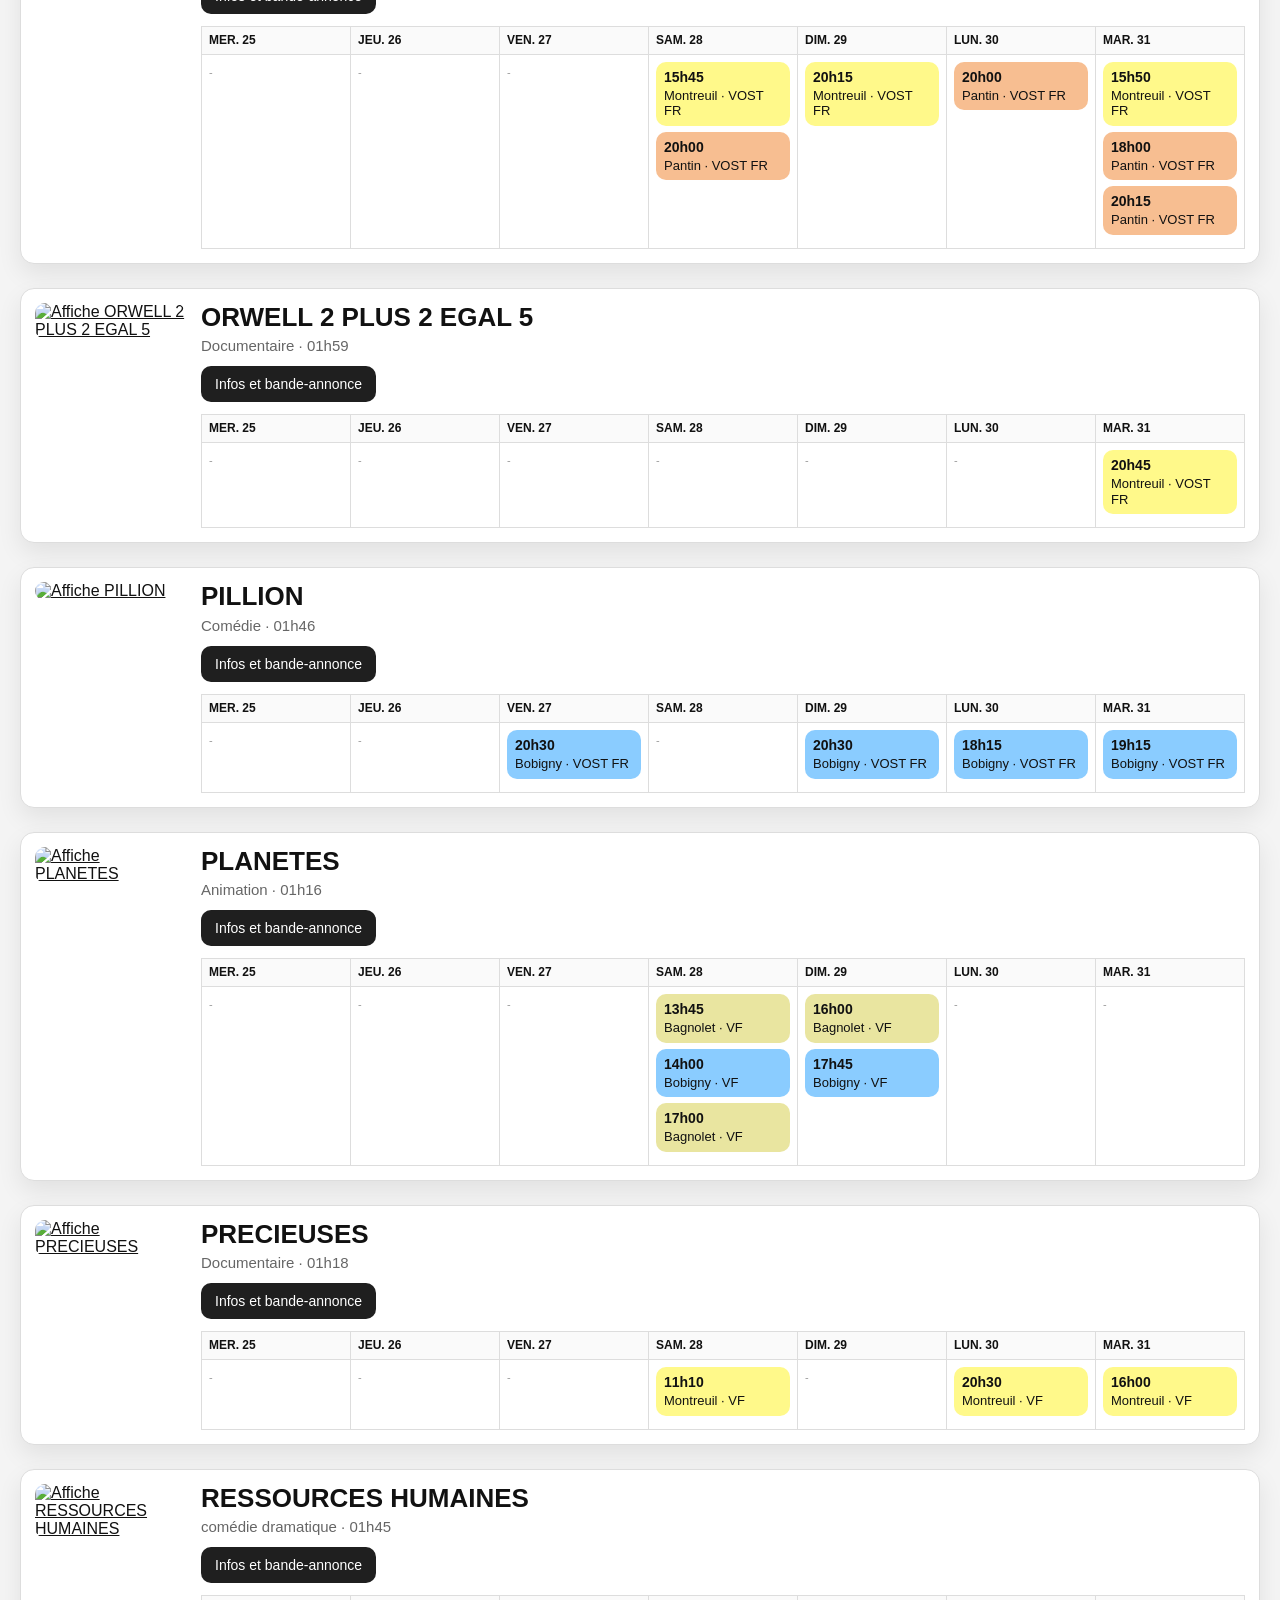
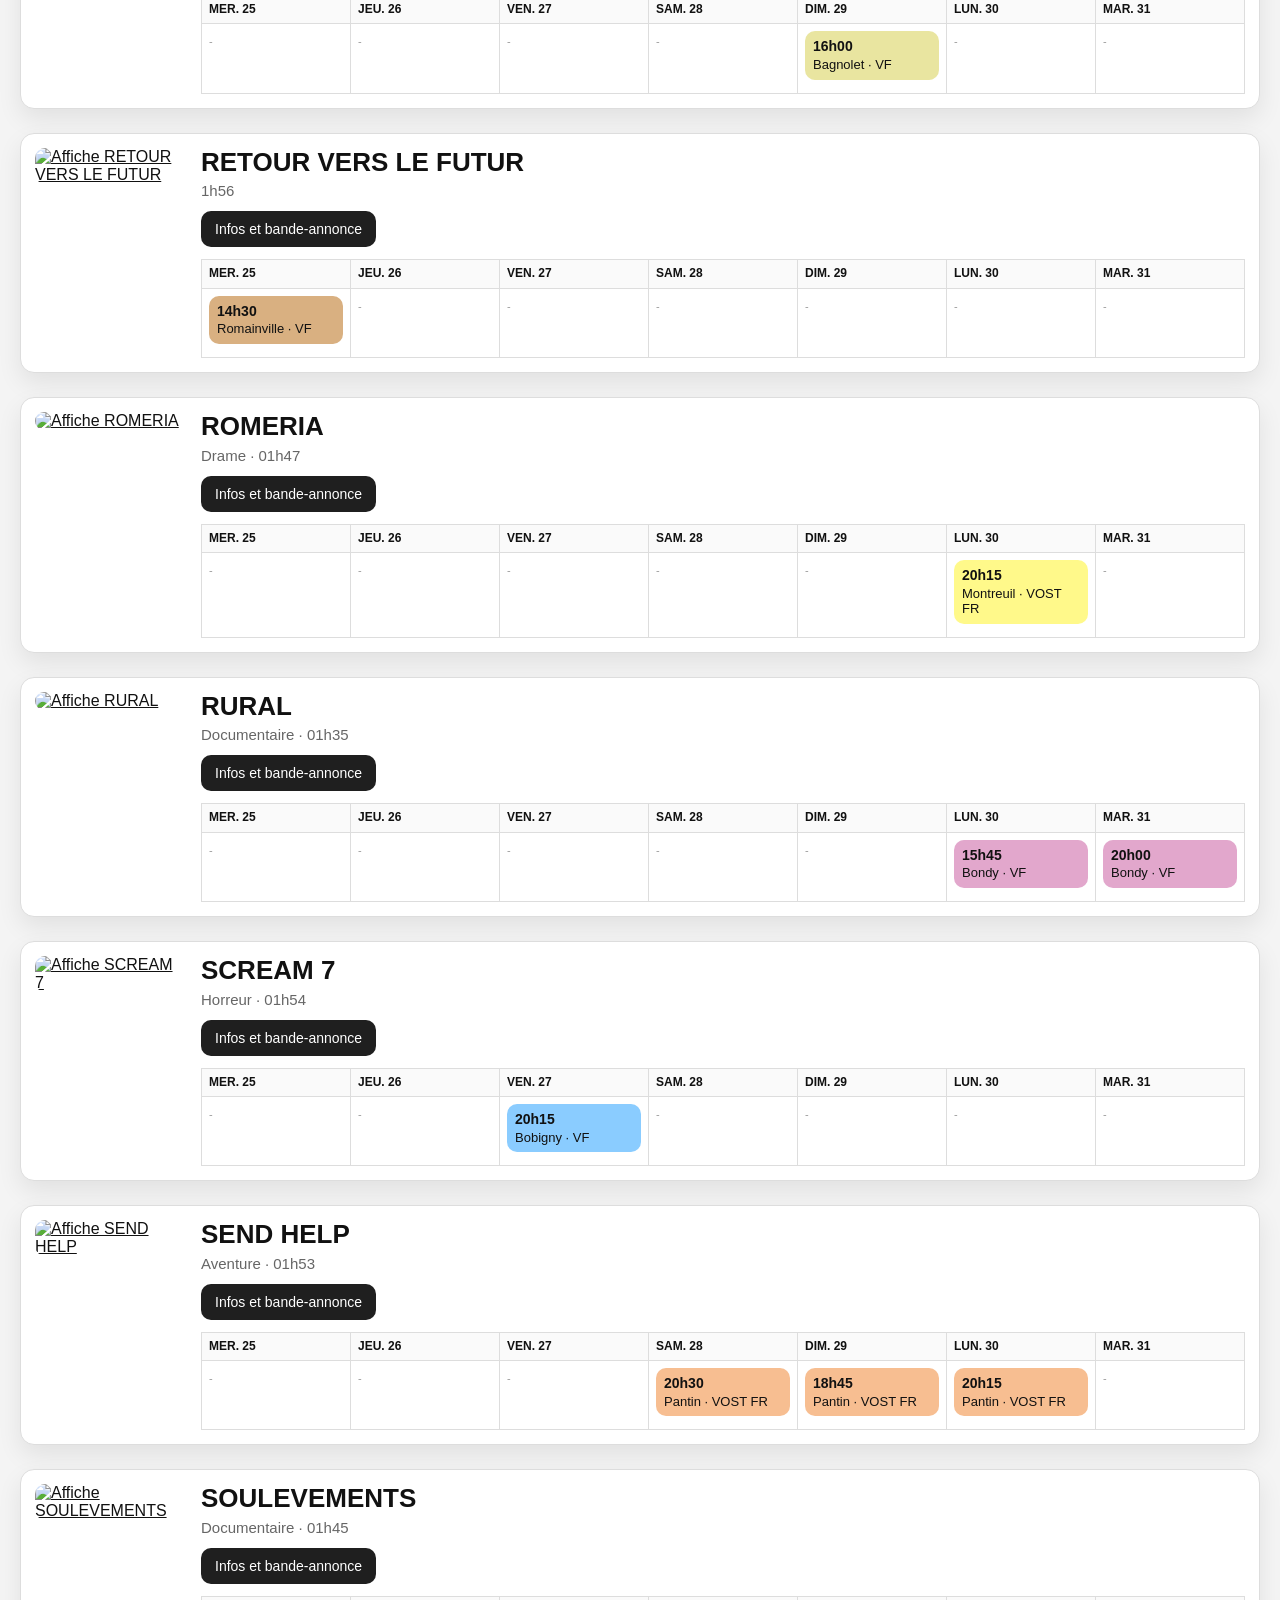
==== commit 6c705819: "UI v5: compact week selector and mobile search spacing" ====
--- a/public/index.html
+++ b/public/index.html
@@ -1,21 +1,21 @@
-
 <!DOCTYPE html>
 <html lang="fr">
 <head>
   <meta charset="UTF-8" />
   <meta name="viewport" content="width=device-width, initial-scale=1.0" />
-  <title>Cinémas d'Est Ensemble — Horaires</title>
+  <title>Ciné Est Ensemble — Horaires</title>
   <link rel="icon" type="image/svg+xml" href="./Logo_Est.svg" />
   <link rel="shortcut icon" href="./Logo_Est.svg" />
-  <link rel="stylesheet" href="./styles.css?v=filters4" />
+  <link rel="stylesheet" href="./styles.css?v=filters5" />
+  <link rel="stylesheet" href="./styles.v5.patch.css?v=filters5" />
 </head>
 <body>
   <header class="site-header">
     <div class="header-inner">
       <div class="header-copy">
-        <h1>Cinémas d'Est Ensemble</h1>
+        <h1>Ciné Est Ensemble — Horaires</h1>
         <div class="subtitle-row">
-          <p class="subtitle">Horaires agrégés des 6 cinémas publics du réseau</p>
+          <p class="subtitle">Prototype local — affichage réseau agrégé</p>
           <button id="info-open-btn" class="info-trigger-btn" type="button" aria-label="Informations sur les cinémas">i</button>
         </div>
       </div>
@@ -41,6 +41,6 @@
     </section>
   </main>
   <div id="info-modal-mount"></div>
-  <script src="./app.js?v=filters4" defer></script>
+  <script src="./app.js?v=filters5" defer></script>
 </body>
 </html>
--- a/public/styles.v5.patch.css
+++ b/public/styles.v5.patch.css
@@ -0,0 +1,37 @@
+
+/* V5 patch: menu de semaine plus compact + recherche mobile + finitions dates */
+.week-switcher {
+  width: fit-content;
+  max-width: 100%;
+}
+
+.week-select {
+  width: auto;
+  min-width: 0;
+  max-width: 100%;
+  padding-right: 28px;
+}
+
+@media (max-width: 640px) {
+  .page-search {
+    gap: 8px;
+  }
+
+  .page-search-box {
+    flex: 1 1 auto;
+    min-height: 0;
+  }
+
+  .page-search-btn {
+    margin-top: 0;
+  }
+
+  .week-switcher {
+    width: 100%;
+  }
+
+  .week-select {
+    width: 100%;
+    min-width: 0;
+  }
+}
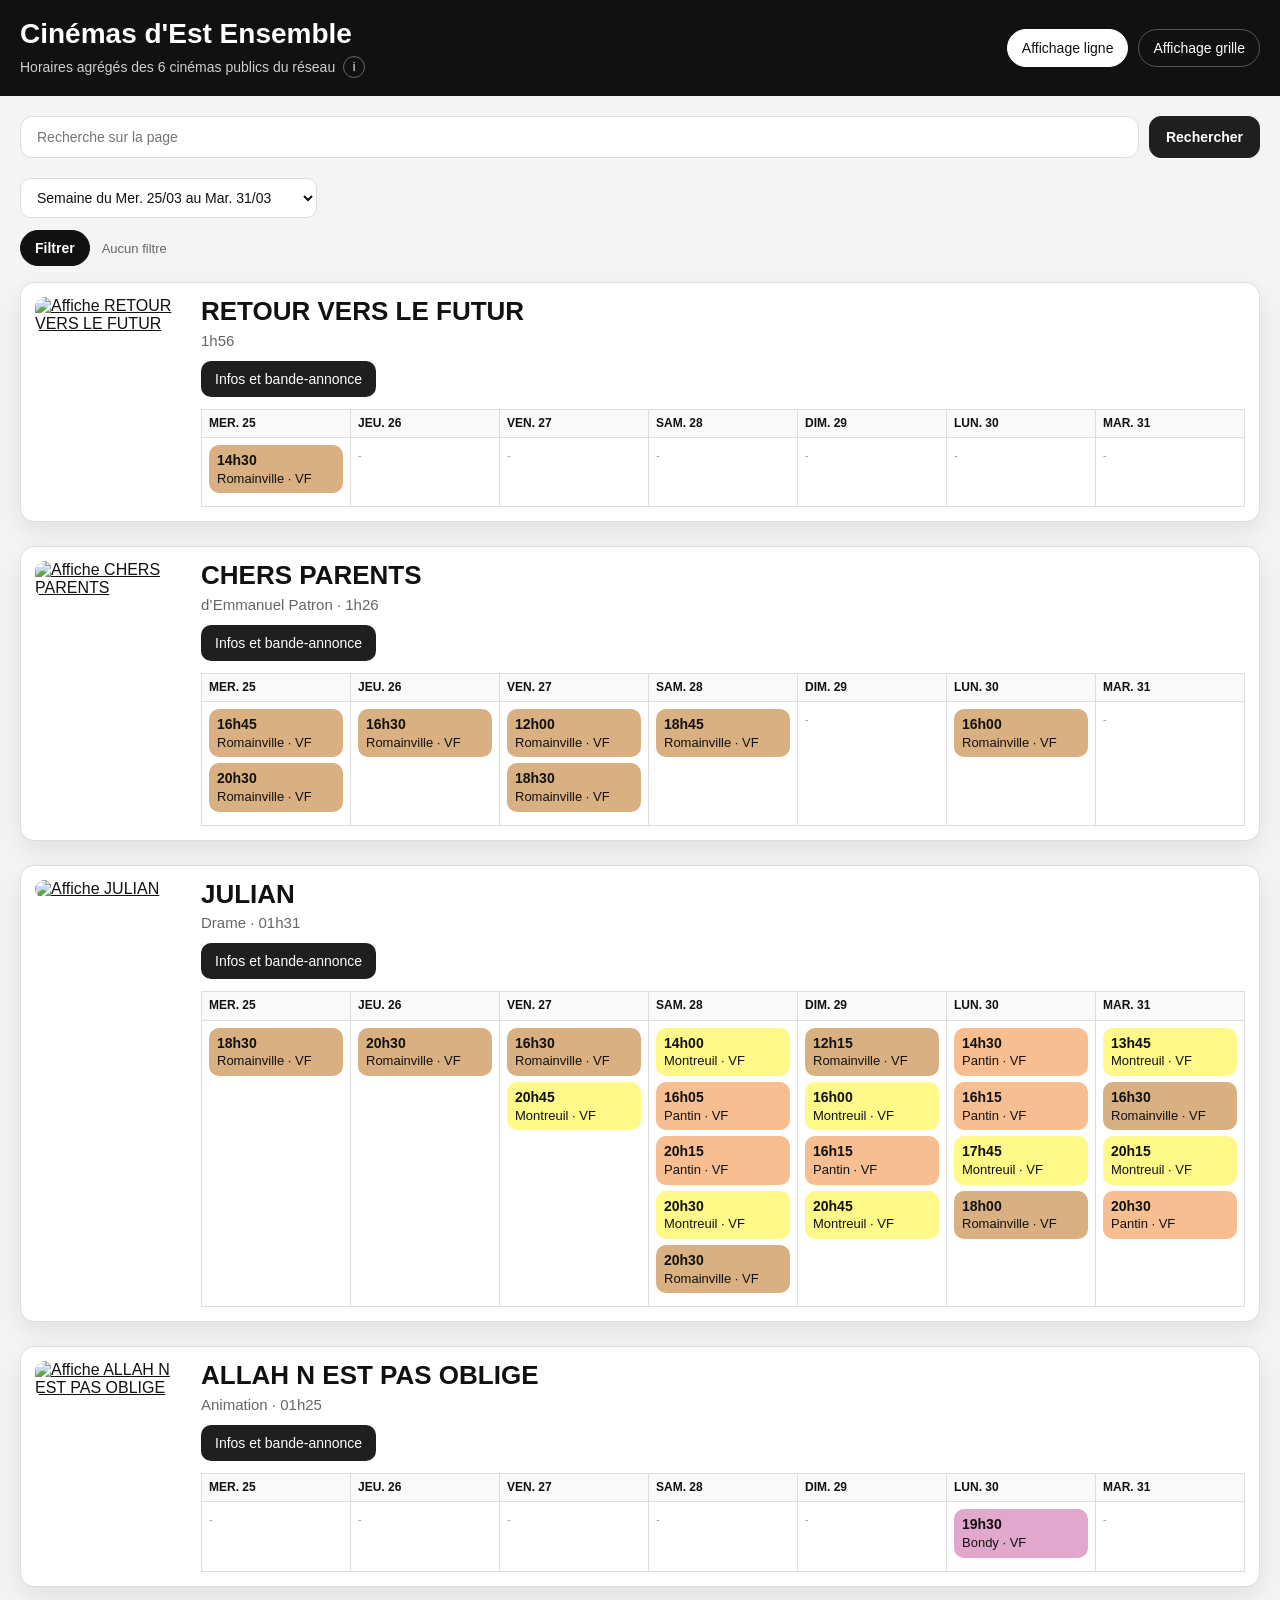
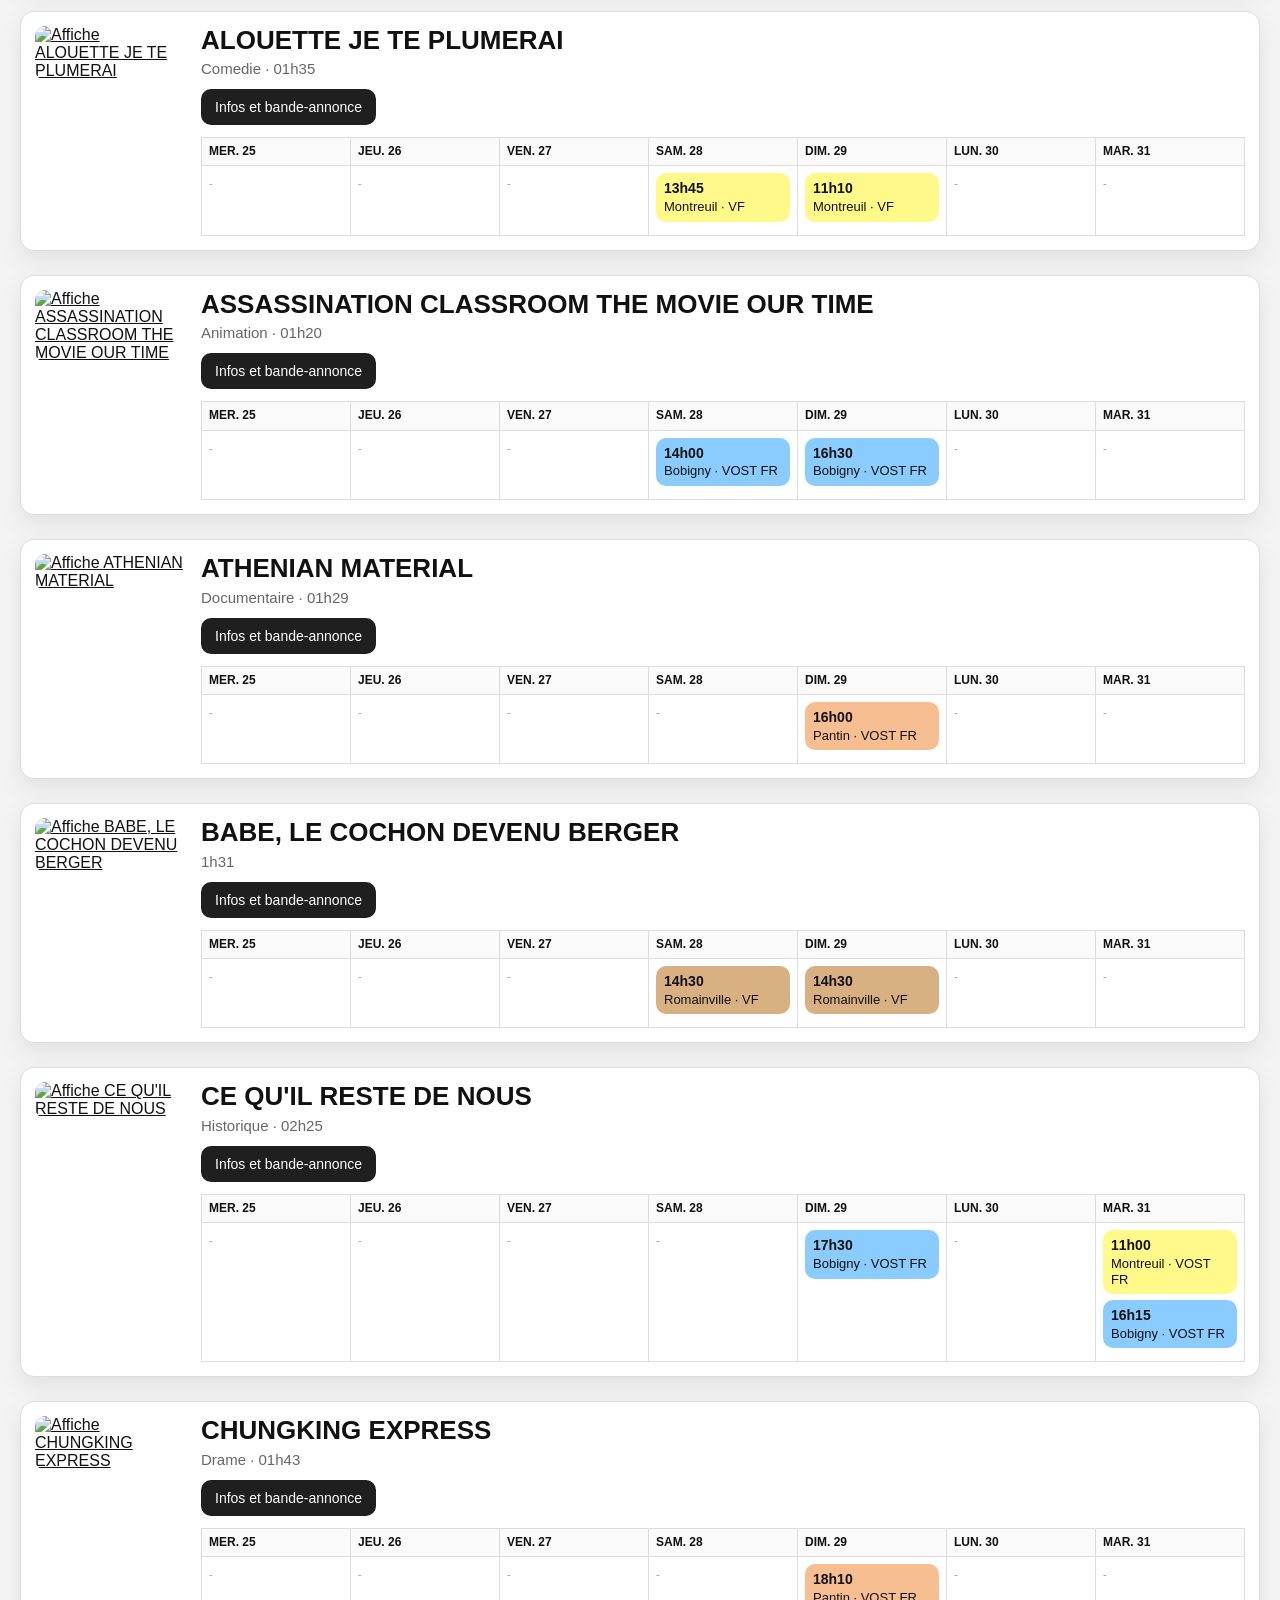
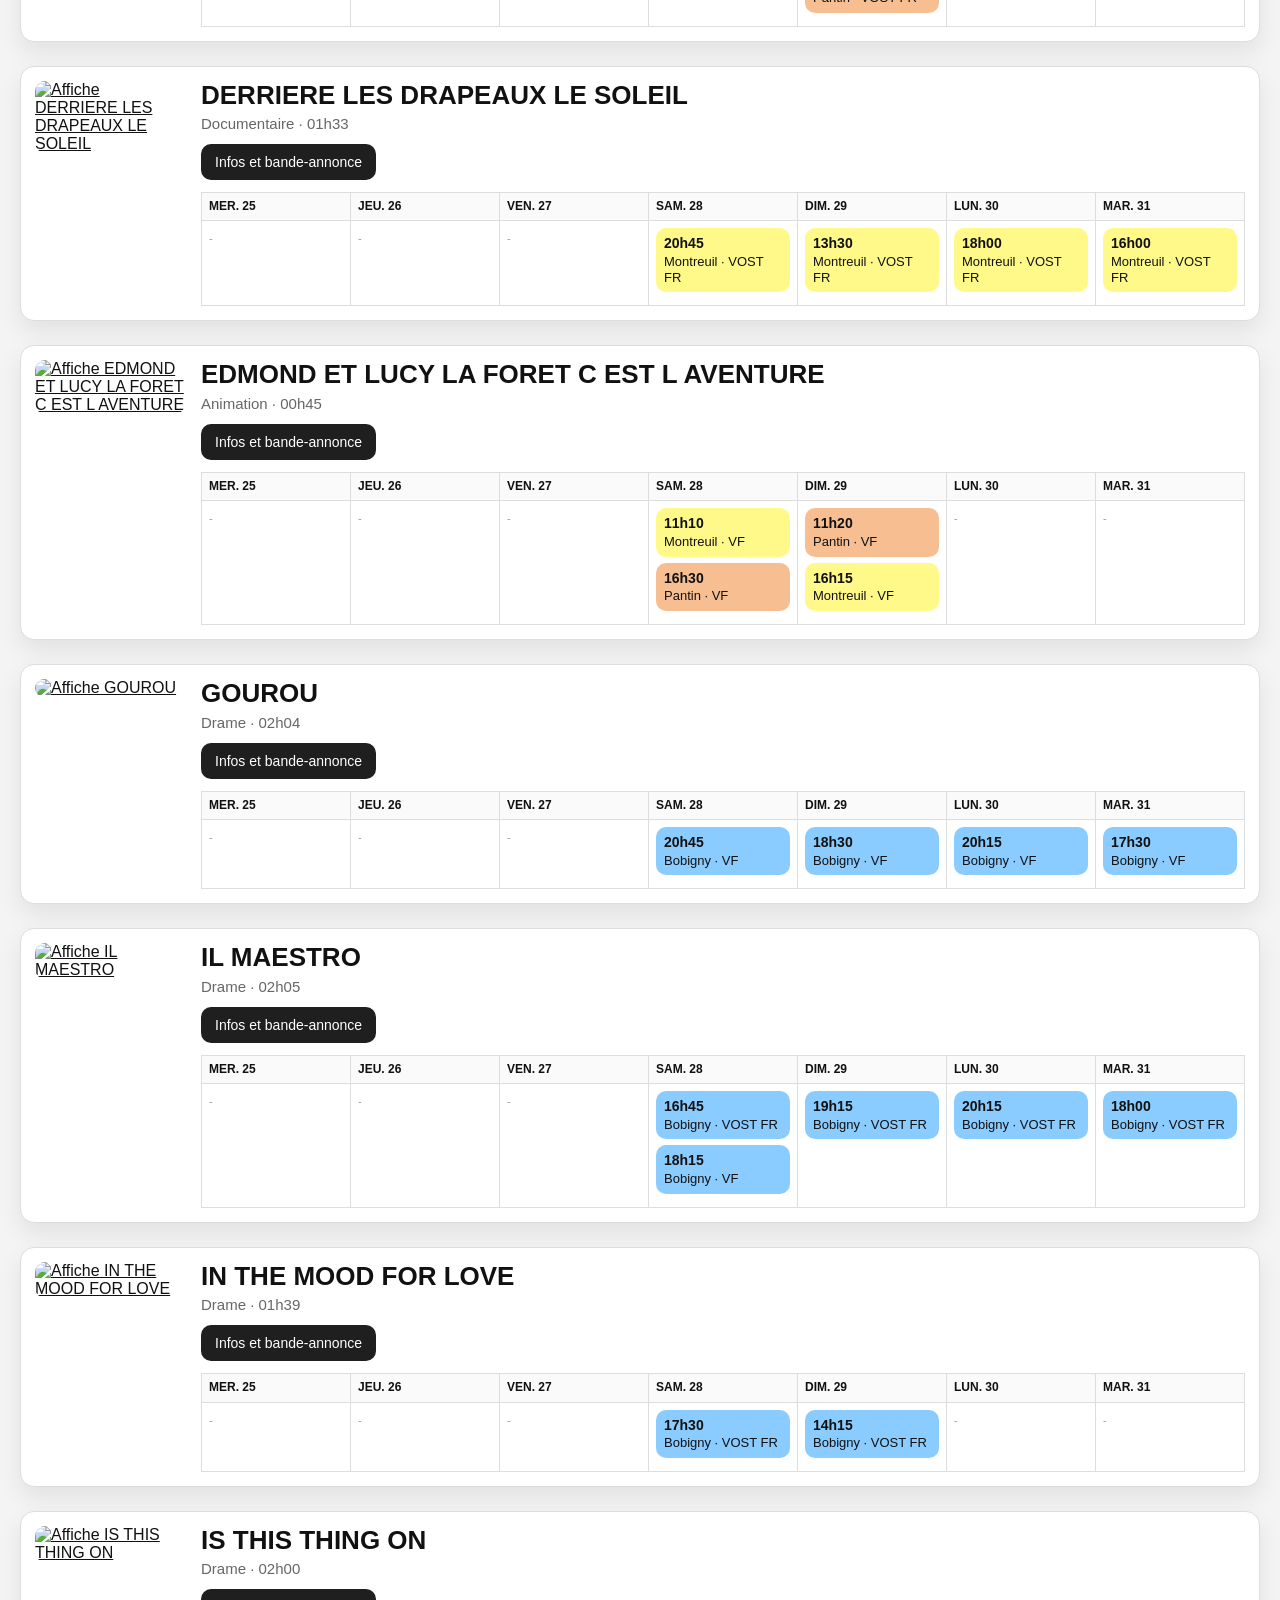
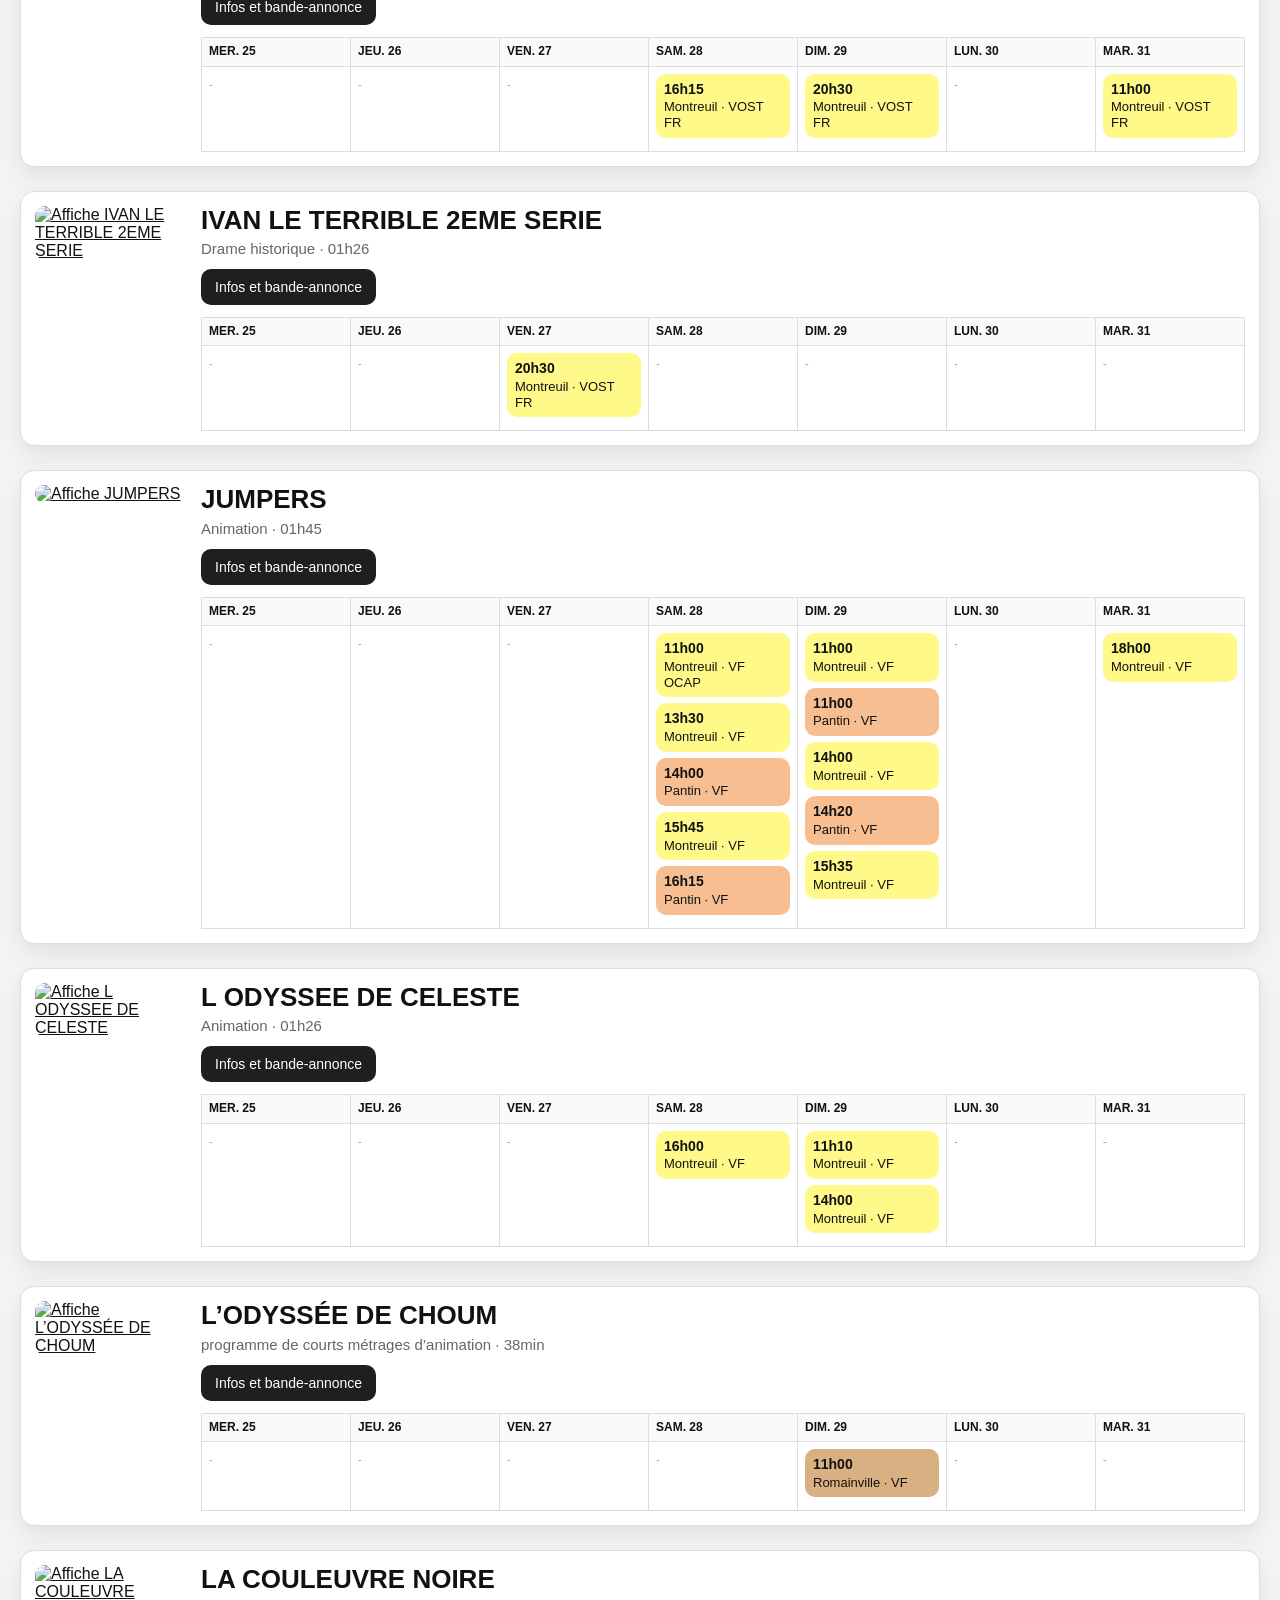
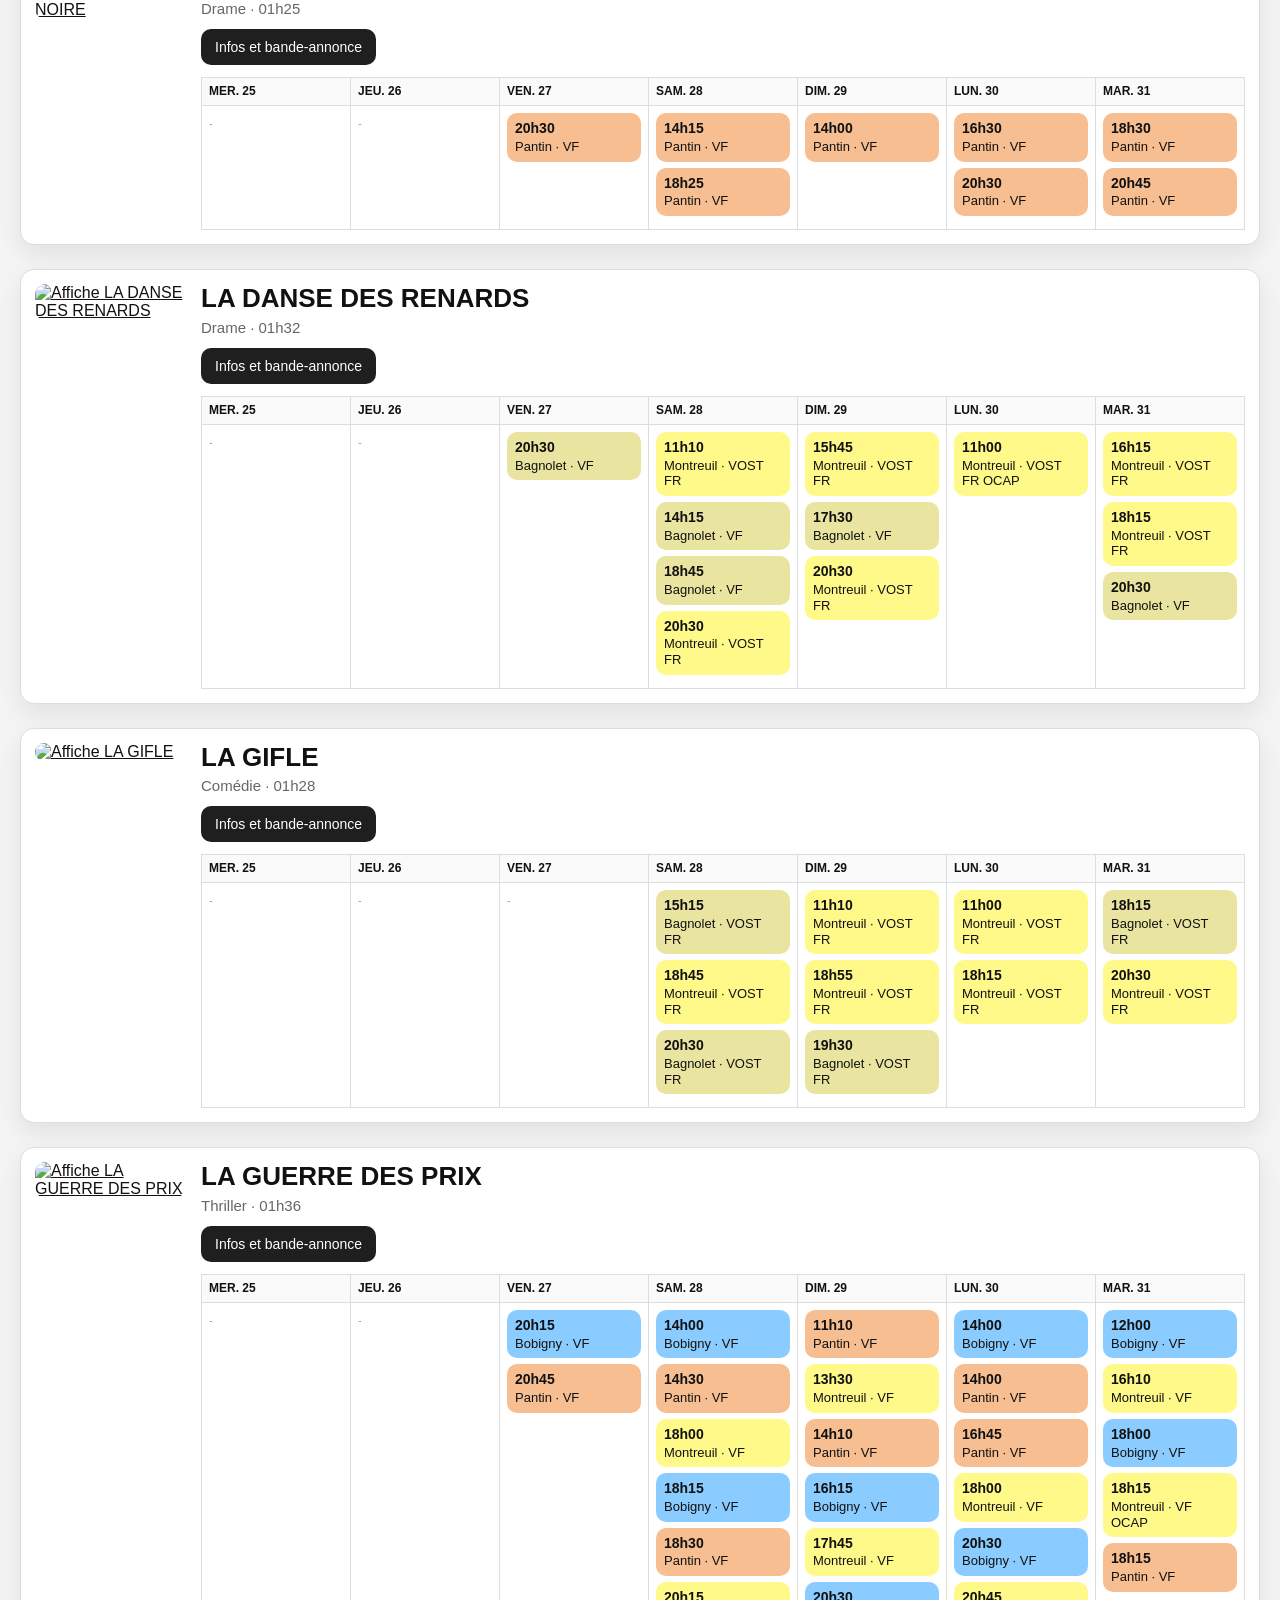
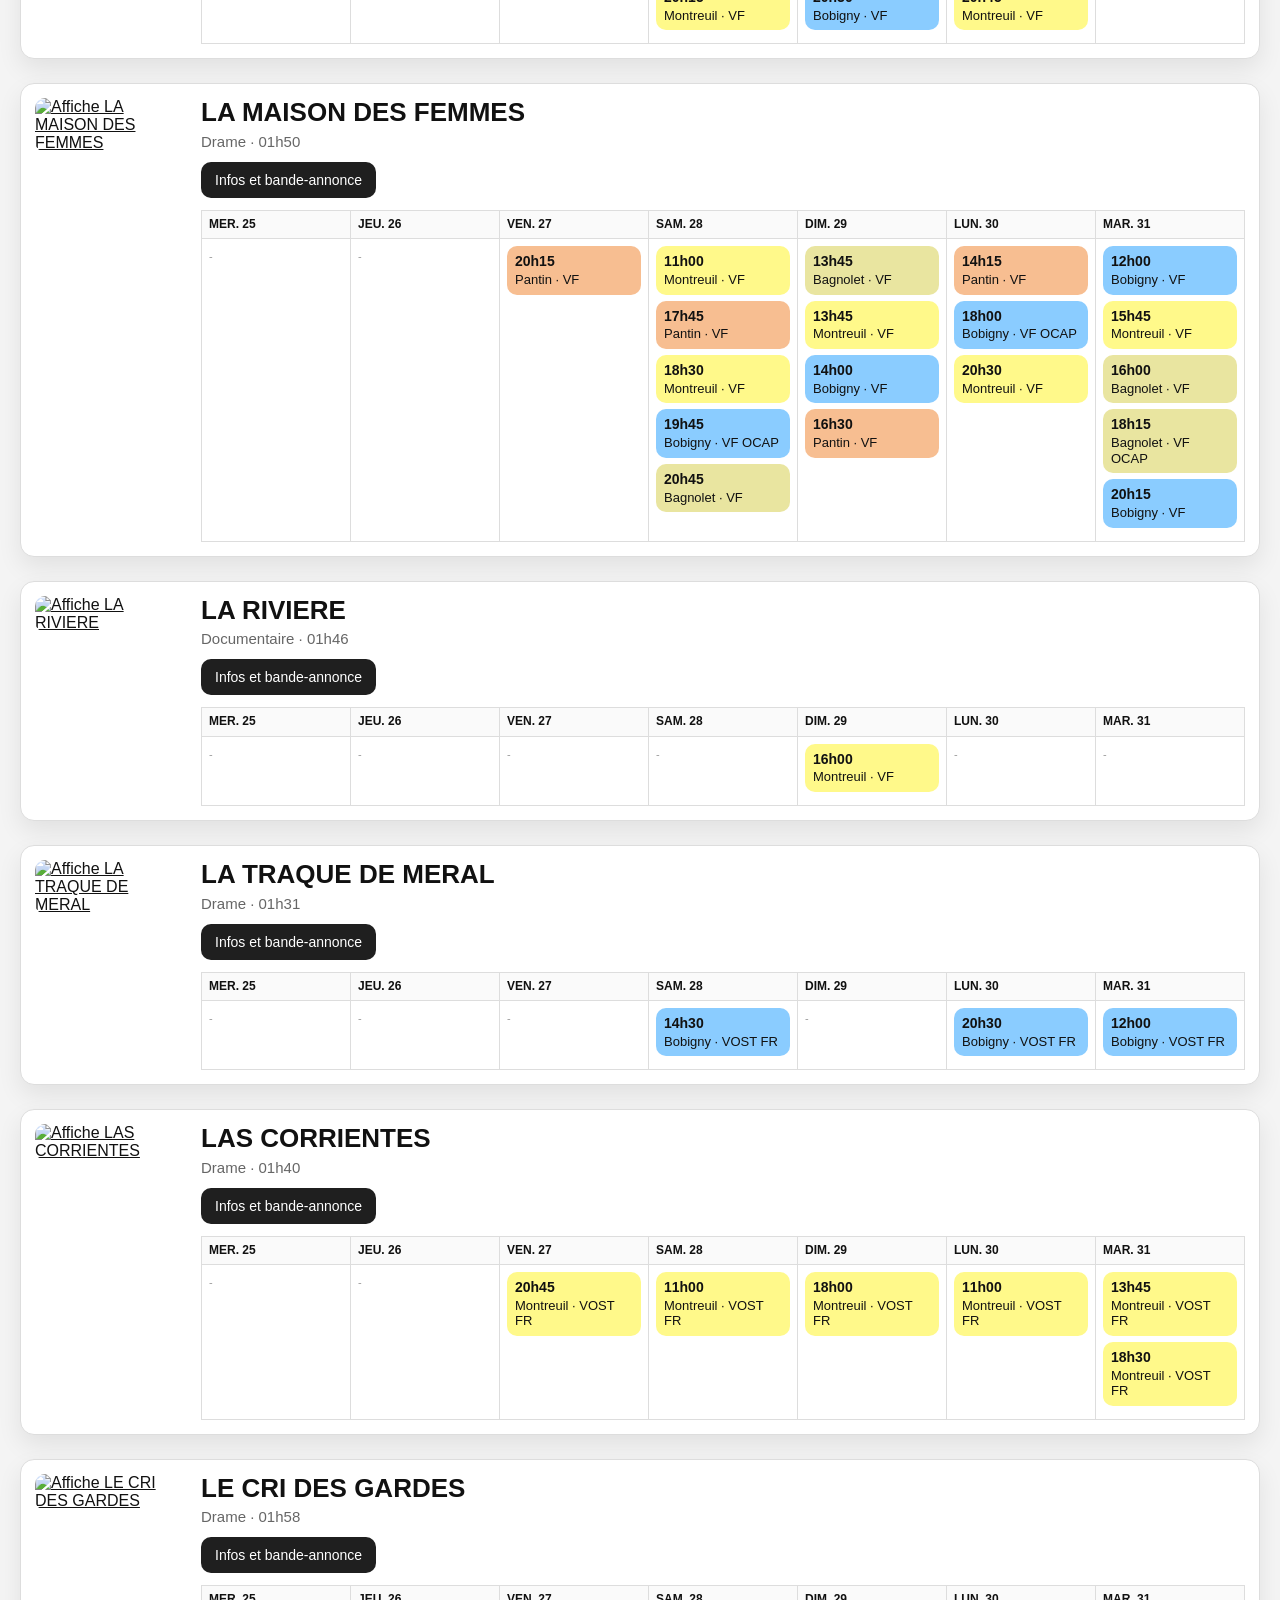
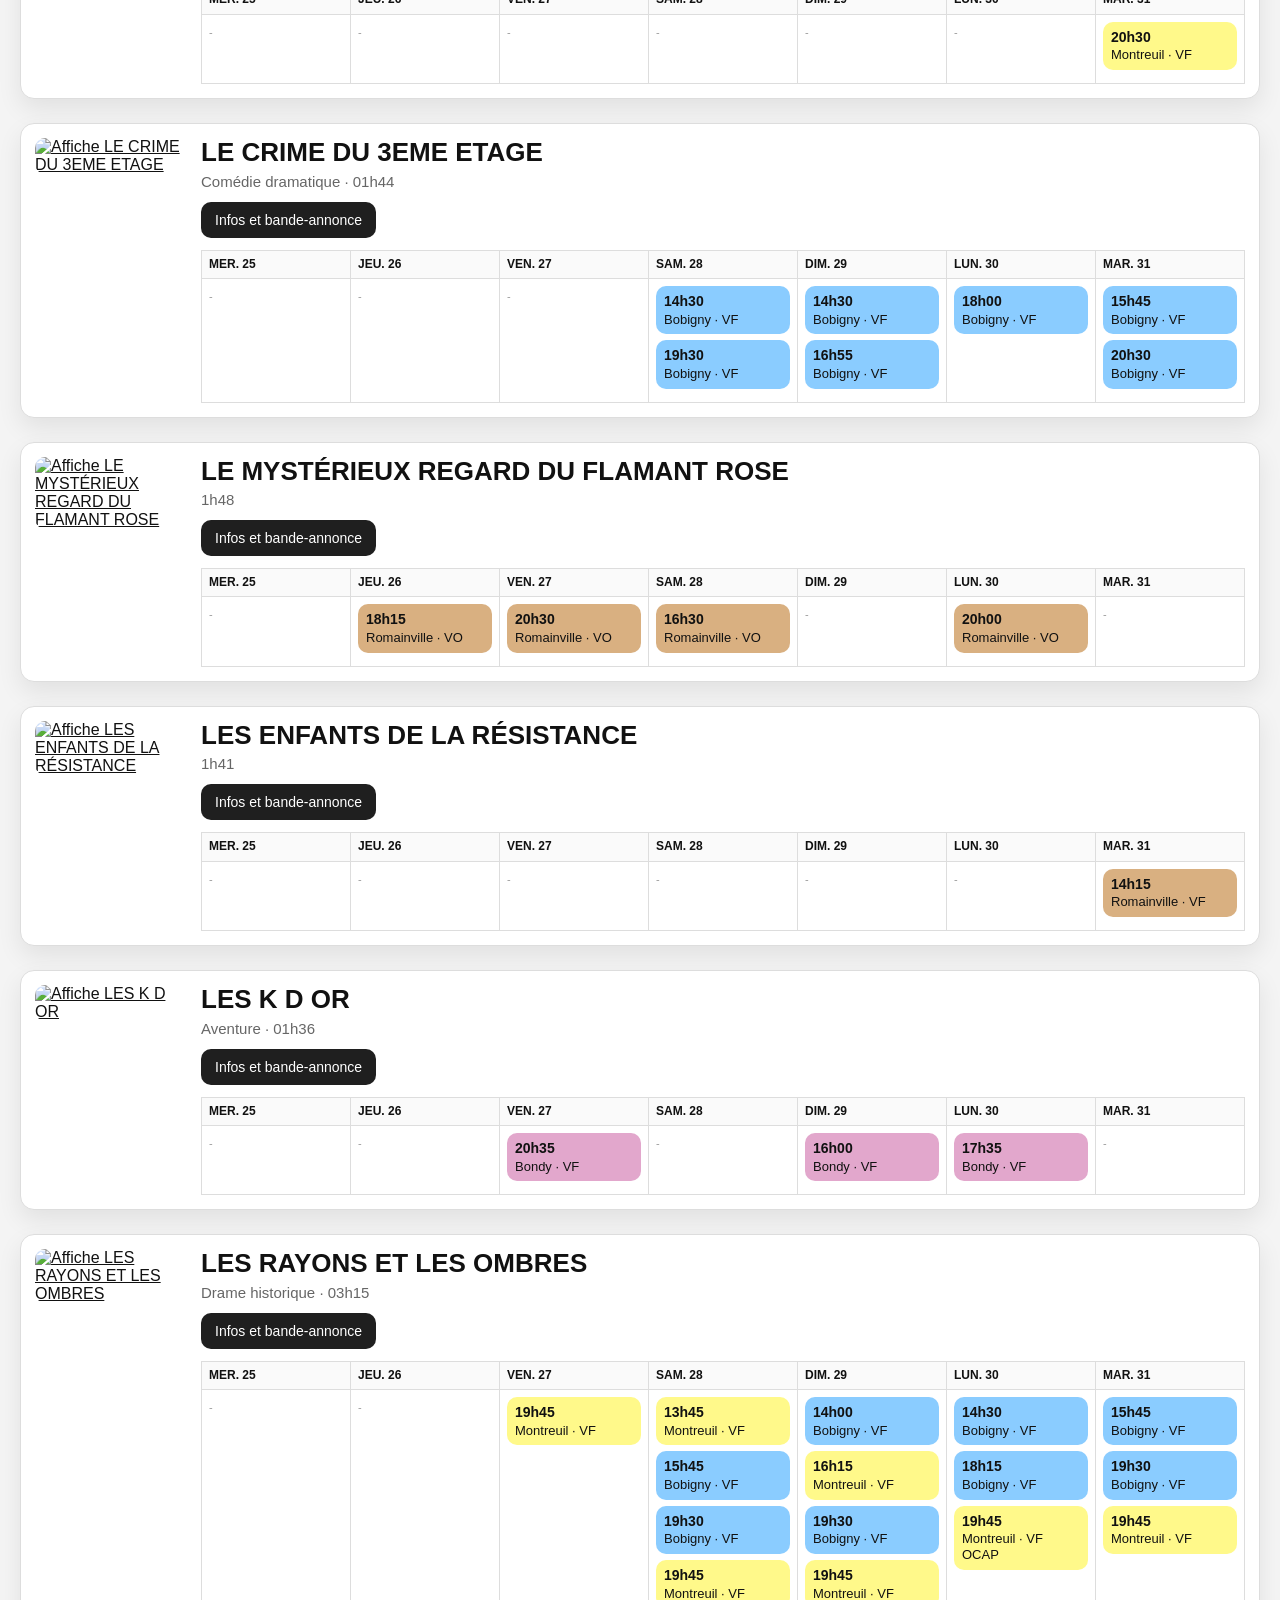
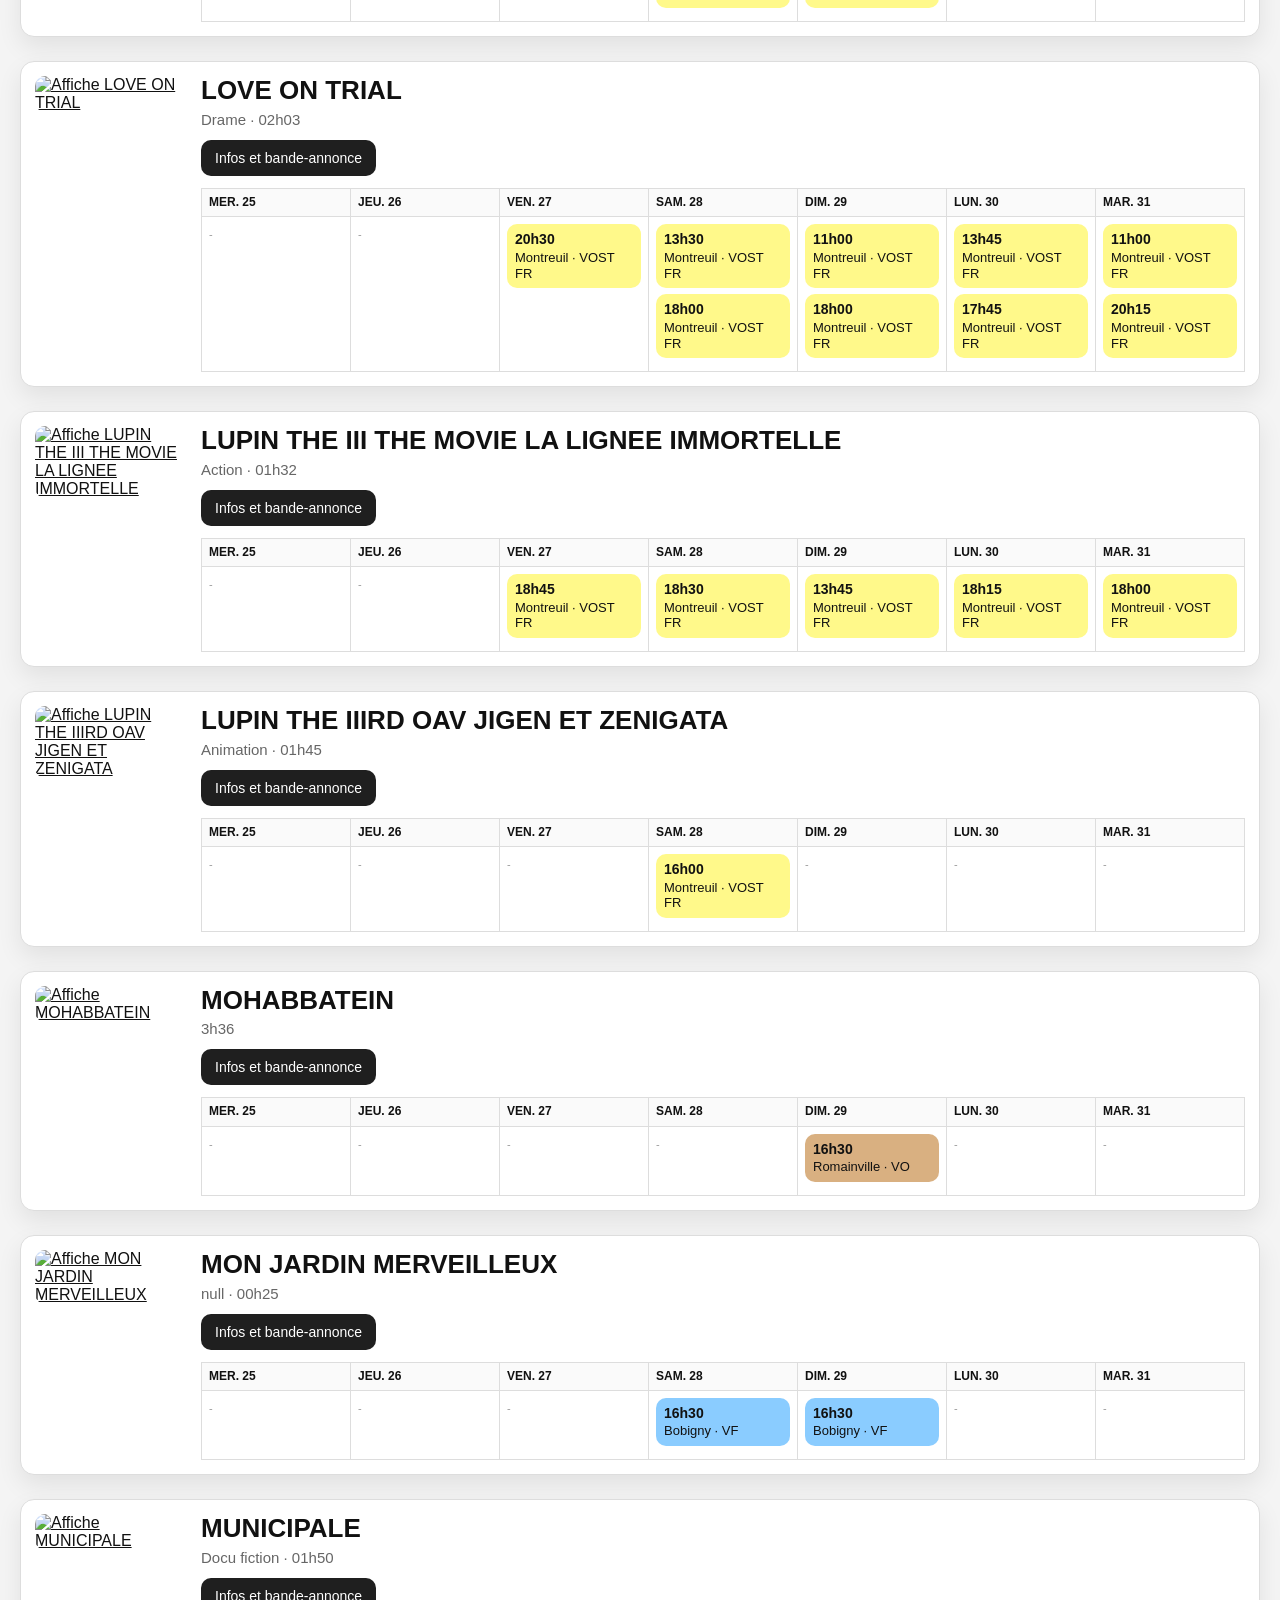
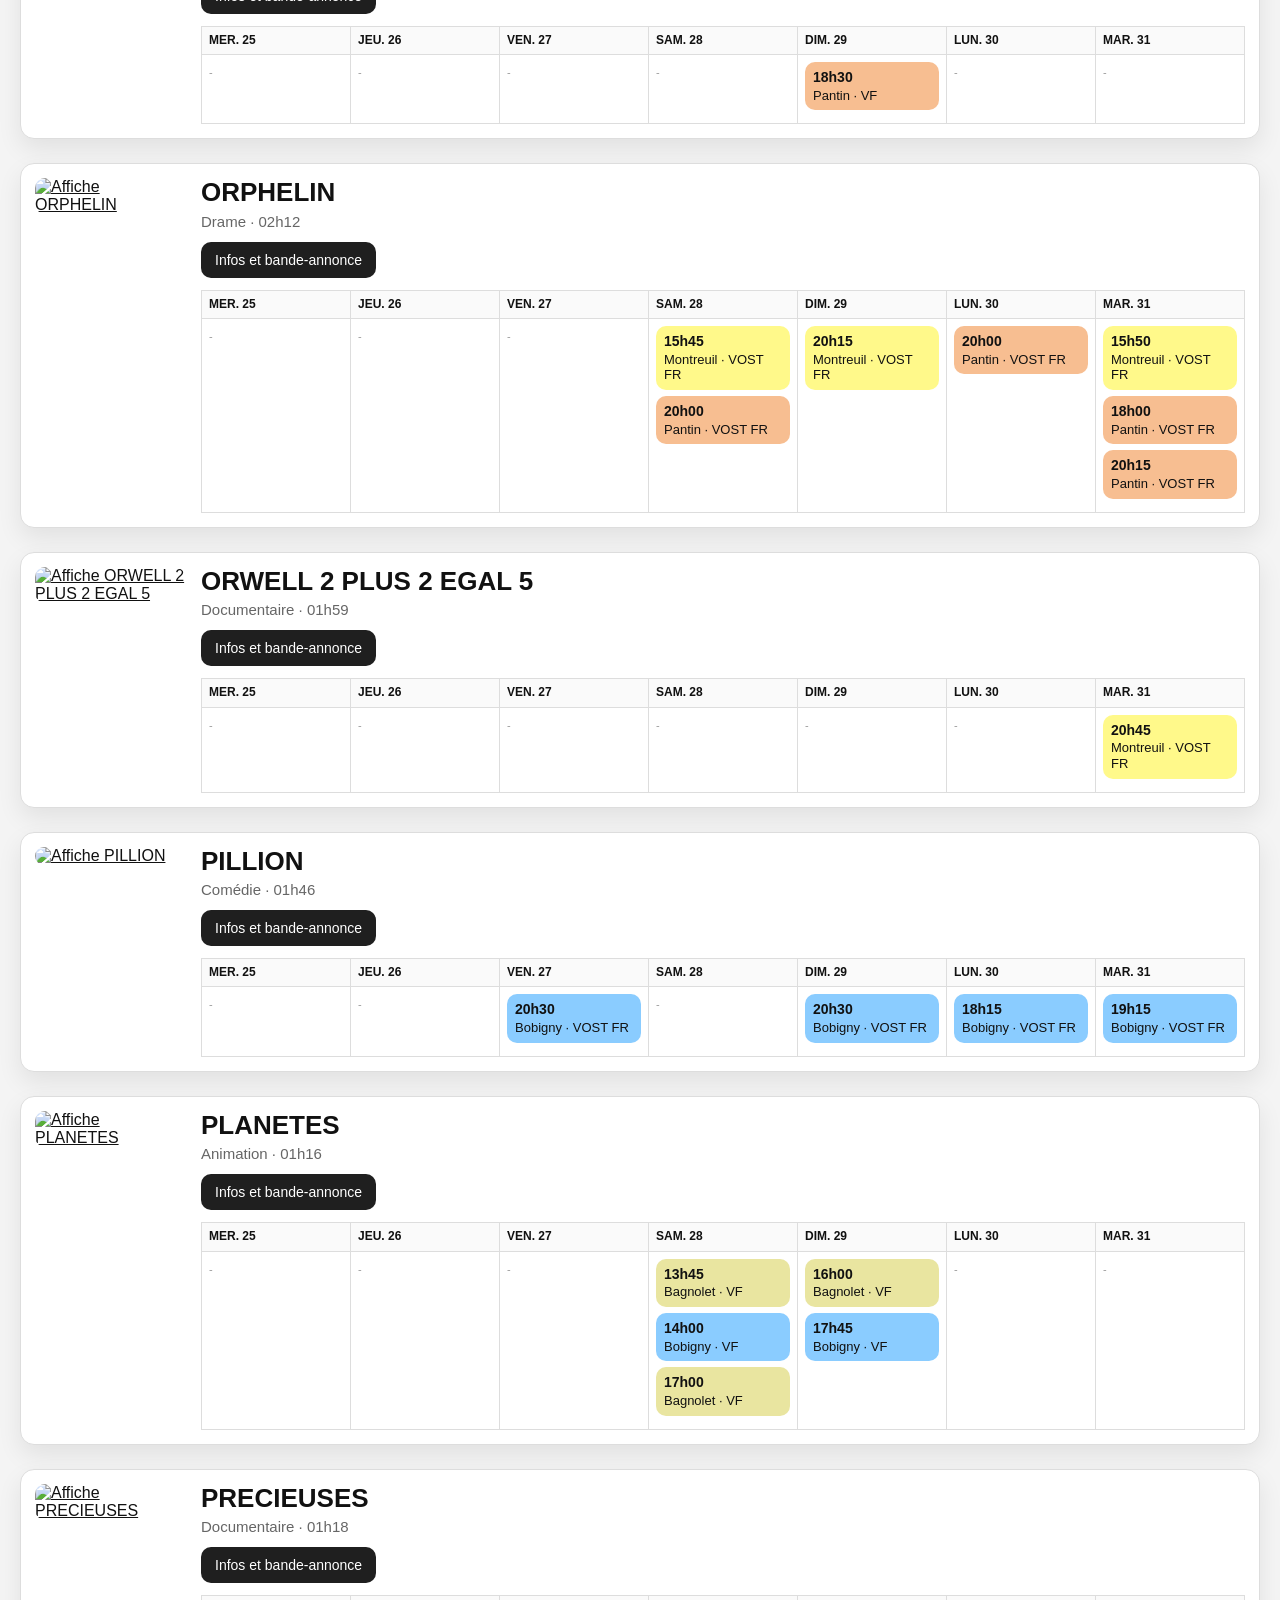
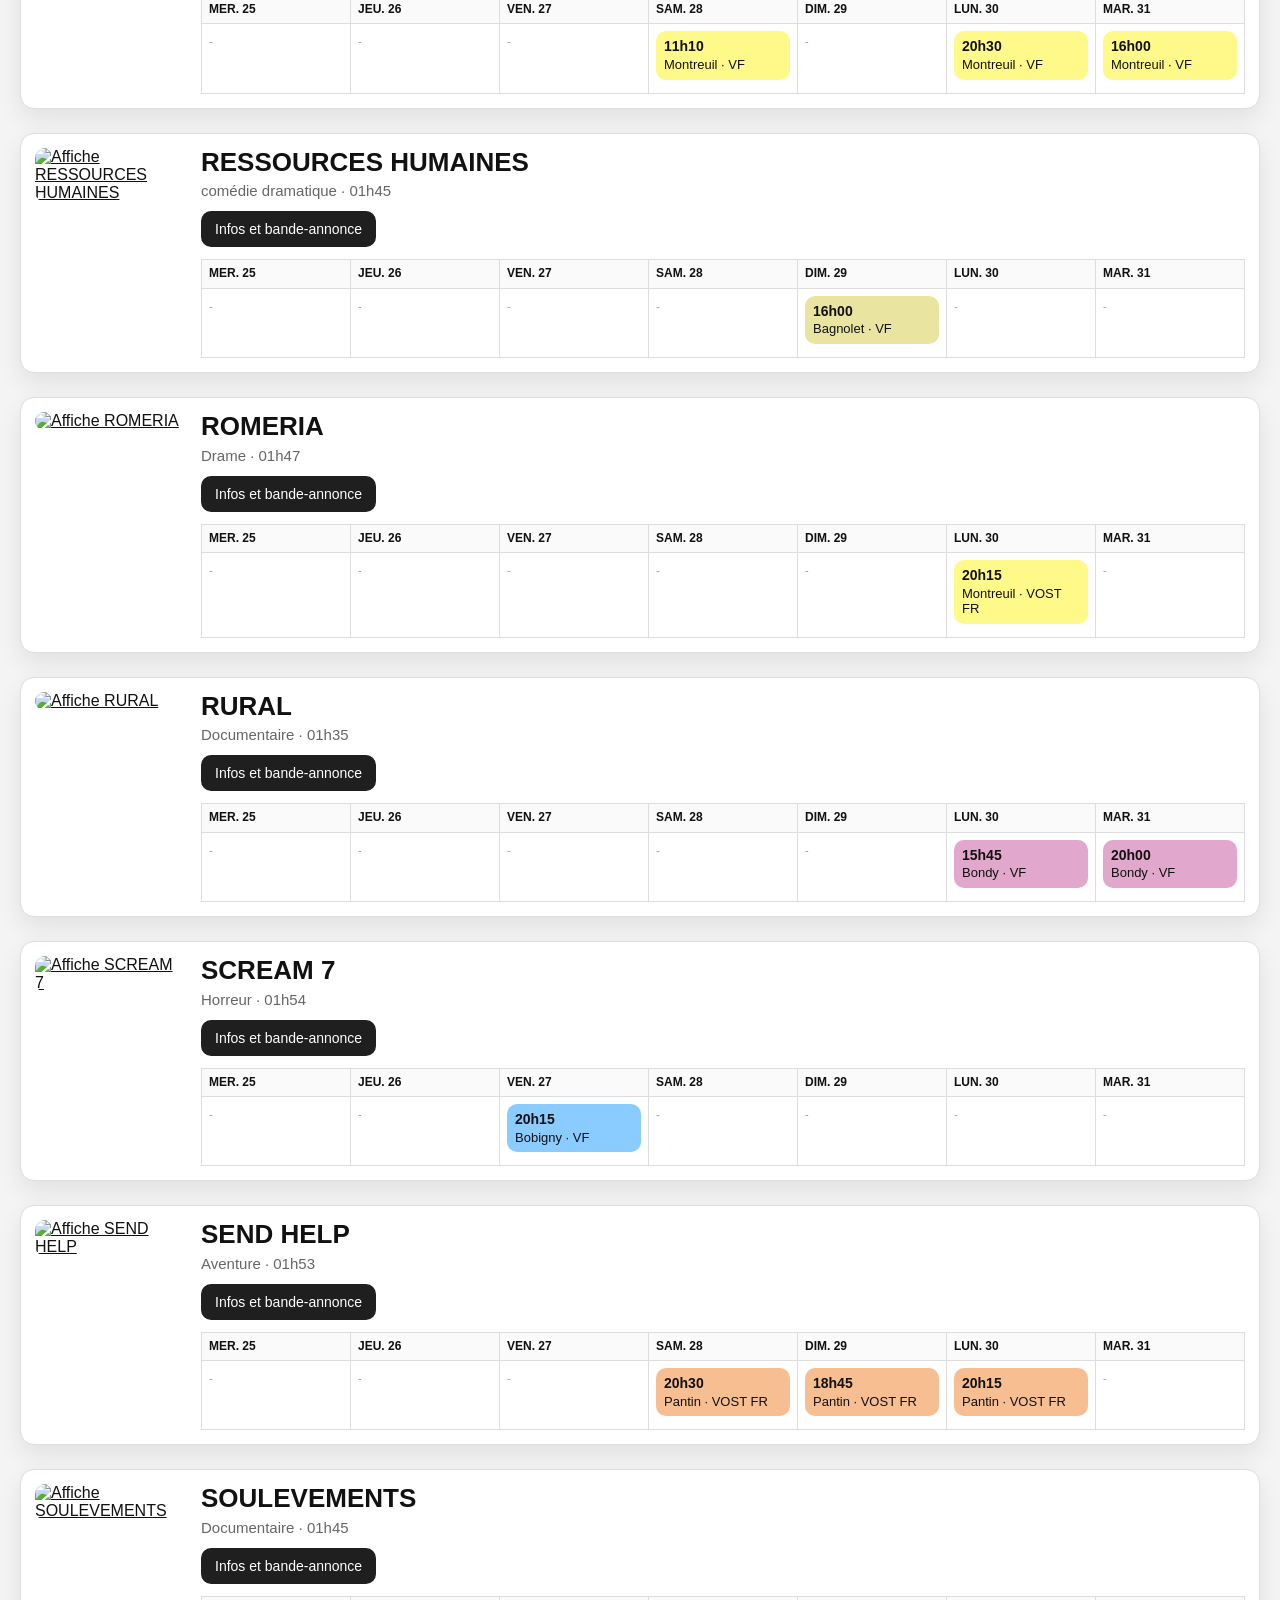
==== commit 7b77feaf: "UI v6: merged CSS, next-week priority sorting, title-only search ranking" ====
--- a/public/index.html
+++ b/public/index.html
@@ -3,7 +3,7 @@
 <head>
   <meta charset="UTF-8" />
   <meta name="viewport" content="width=device-width, initial-scale=1.0" />
-  <title>Ciné Est Ensemble — Horaires</title>
+  <title>Cinémas d'Est Ensemble</title>
   <link rel="icon" type="image/svg+xml" href="./Logo_Est.svg" />
   <link rel="shortcut icon" href="./Logo_Est.svg" />
   <link rel="stylesheet" href="./styles.css?v=filters5" />
@@ -13,9 +13,9 @@
   <header class="site-header">
     <div class="header-inner">
       <div class="header-copy">
-        <h1>Ciné Est Ensemble — Horaires</h1>
+        <h1>Cinémas d'Est Ensemble</h1>
         <div class="subtitle-row">
-          <p class="subtitle">Prototype local — affichage réseau agrégé</p>
+          <p class="subtitle">Horaires agrégés des 6 cinémas publics du réseau</p>
           <button id="info-open-btn" class="info-trigger-btn" type="button" aria-label="Informations sur les cinémas">i</button>
         </div>
       </div>
@@ -41,6 +41,6 @@
     </section>
   </main>
   <div id="info-modal-mount"></div>
-  <script src="./app.js?v=filters5" defer></script>
+  <script src="./app.js?v=filters6" defer></script>
 </body>
 </html>
--- a/public/styles.css
+++ b/public/styles.css
@@ -650,3 +650,40 @@
   .filter-reset-btn,
   .filter-apply-btn { width: 100%; }
 }
+/* V6 – fusionne ce bloc à la fin de public/styles.css */
+.week-switcher {
+  width: fit-content;
+  max-width: 100%;
+}
+
+.week-select {
+  width: auto;
+  min-width: min(26ch, 100%);
+  max-width: 100%;
+  padding-right: 28px;
+}
+
+@media (max-width: 640px) {
+  .page-search {
+    gap: 8px;
+  }
+
+  .page-search-box {
+    flex: 1 1 auto;
+    min-height: 0;
+  }
+
+  .page-search-btn {
+    margin-top: 0;
+    align-self: stretch;
+  }
+
+  .week-switcher {
+    width: 100%;
+  }
+
+  .week-select {
+    width: 100%;
+    min-width: 0;
+  }
+}
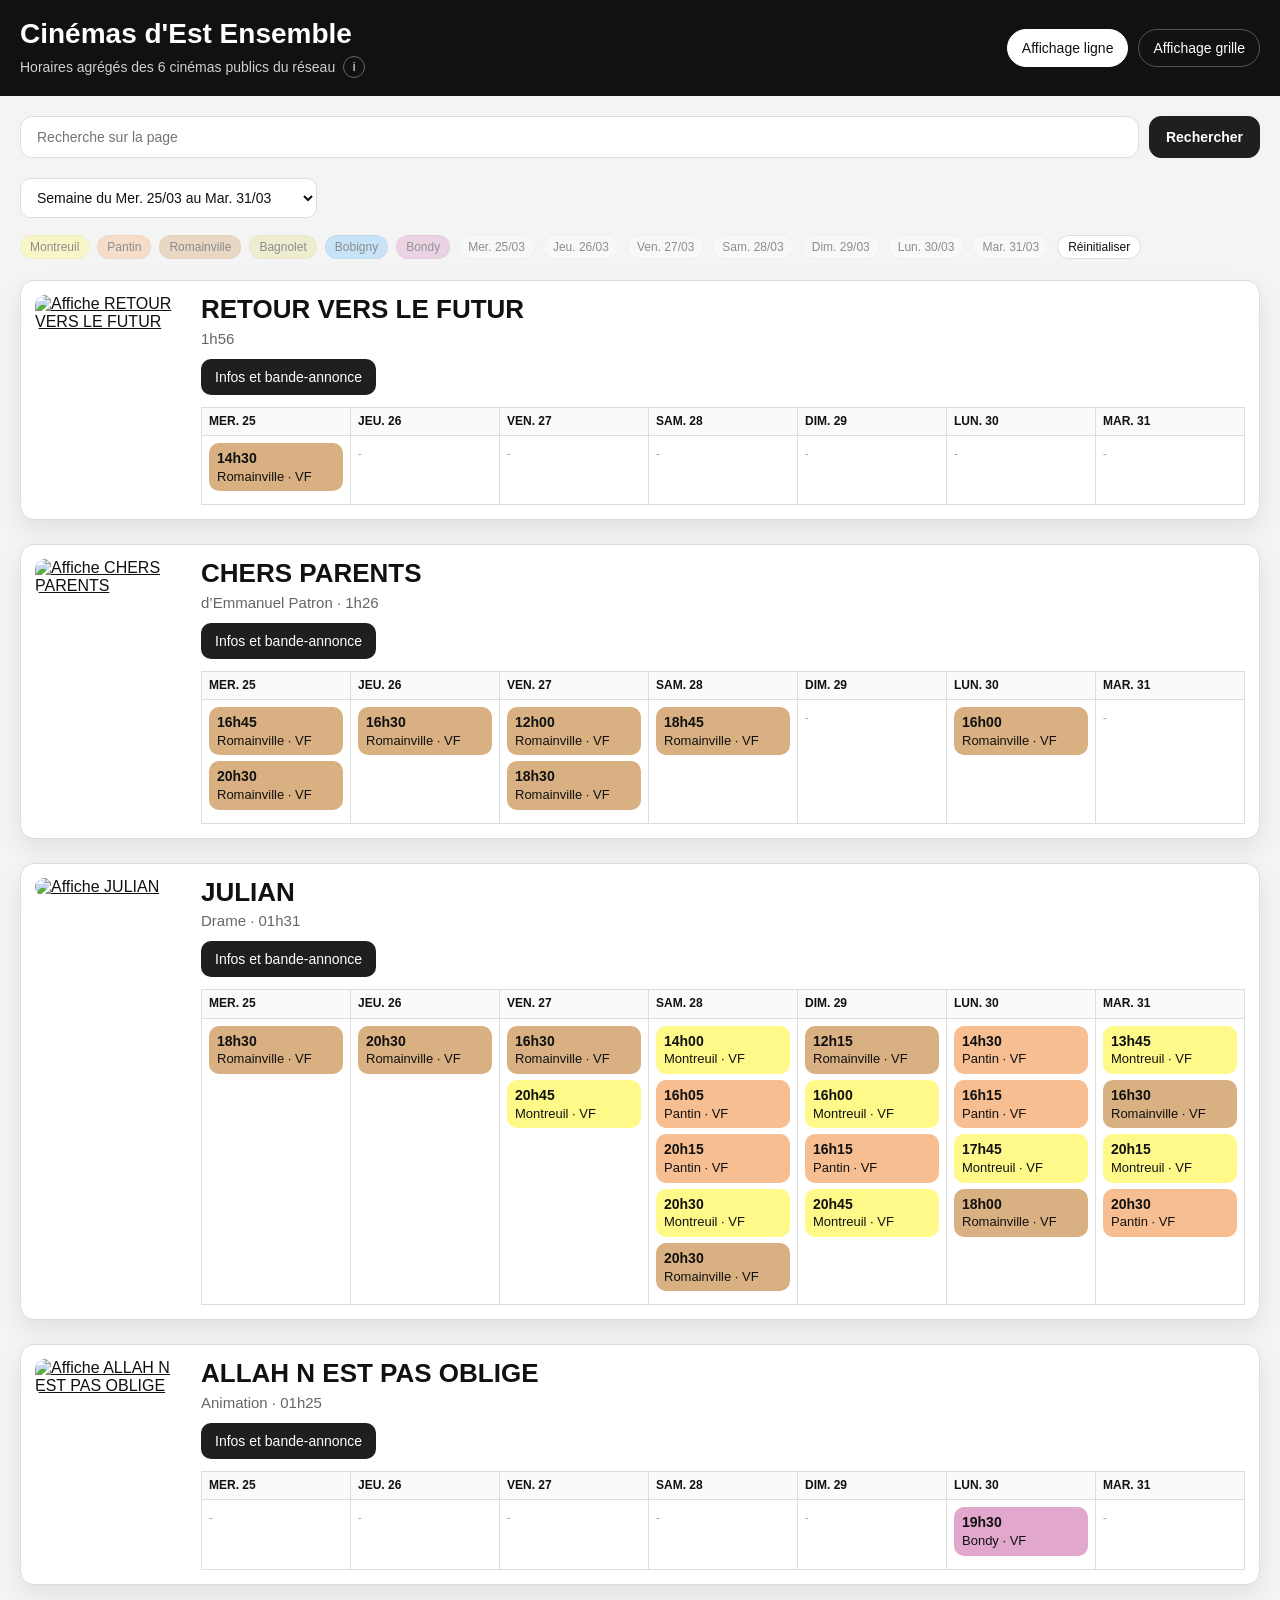
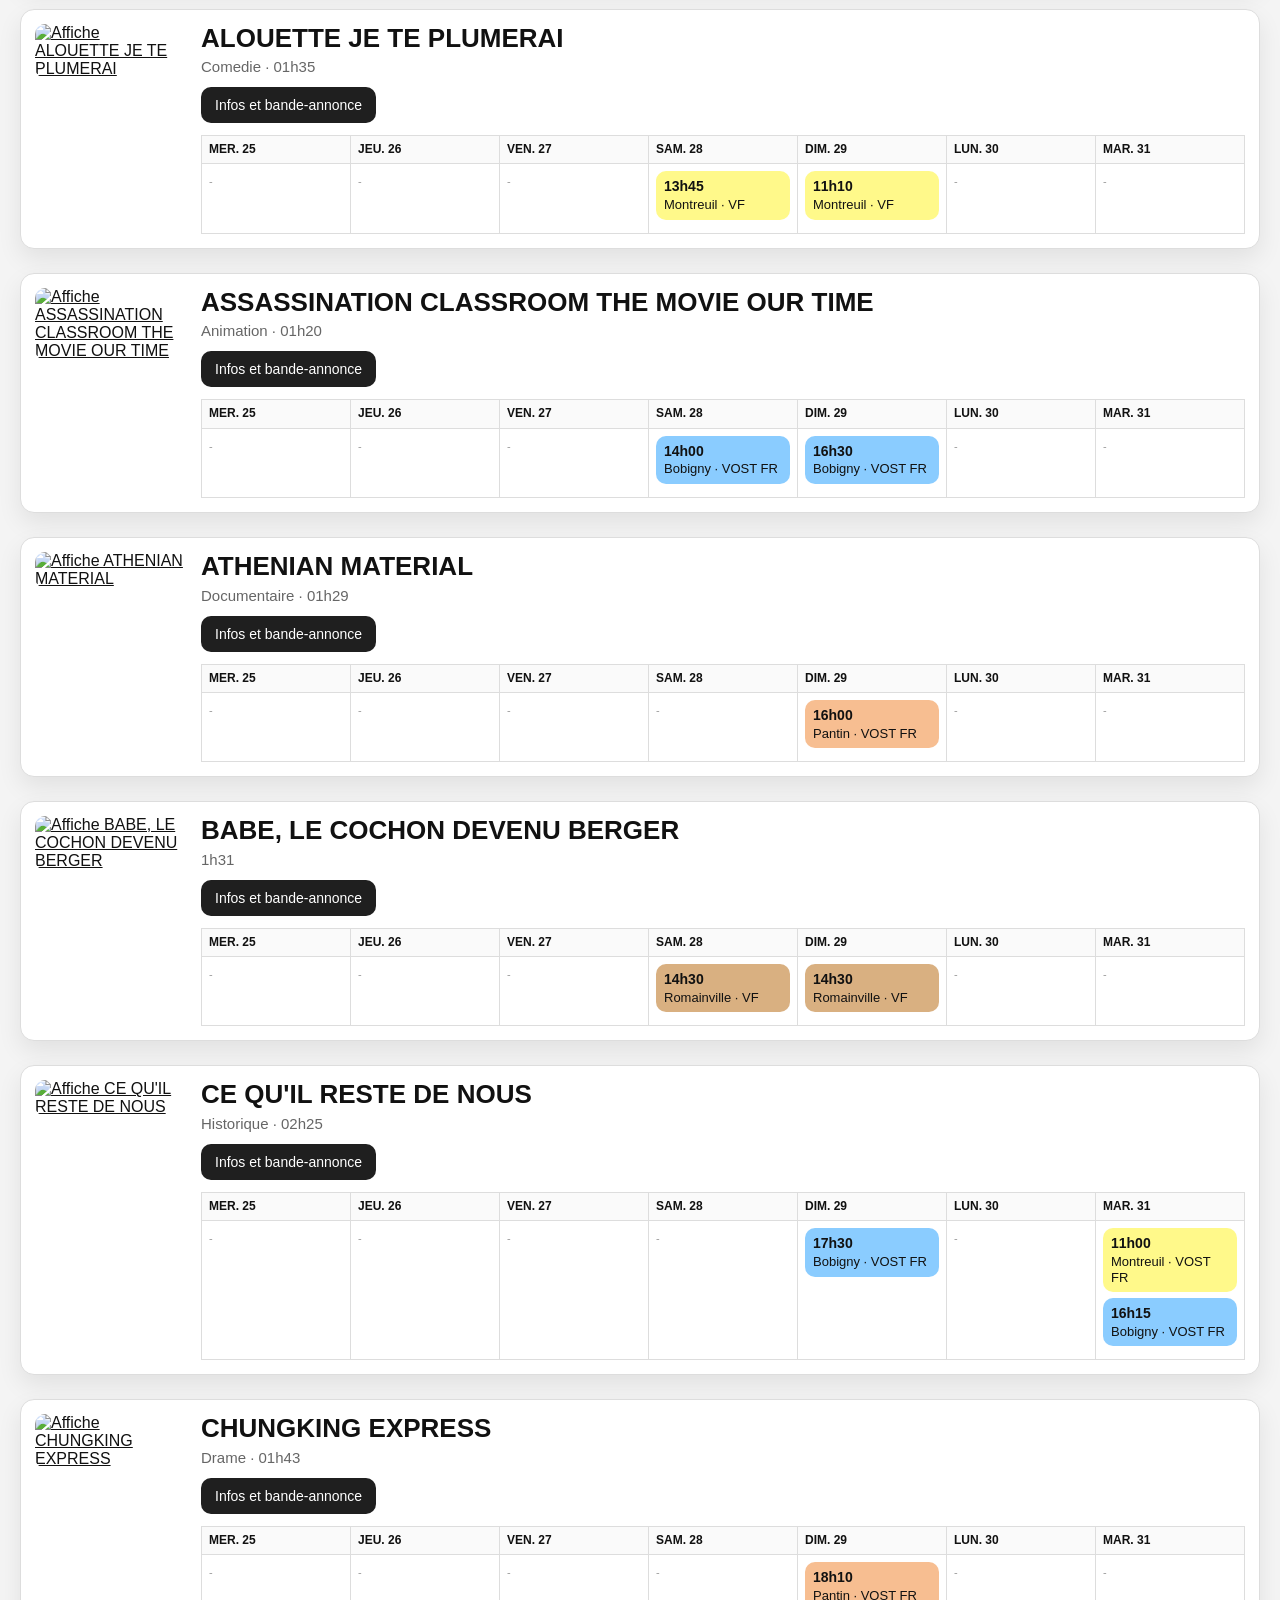
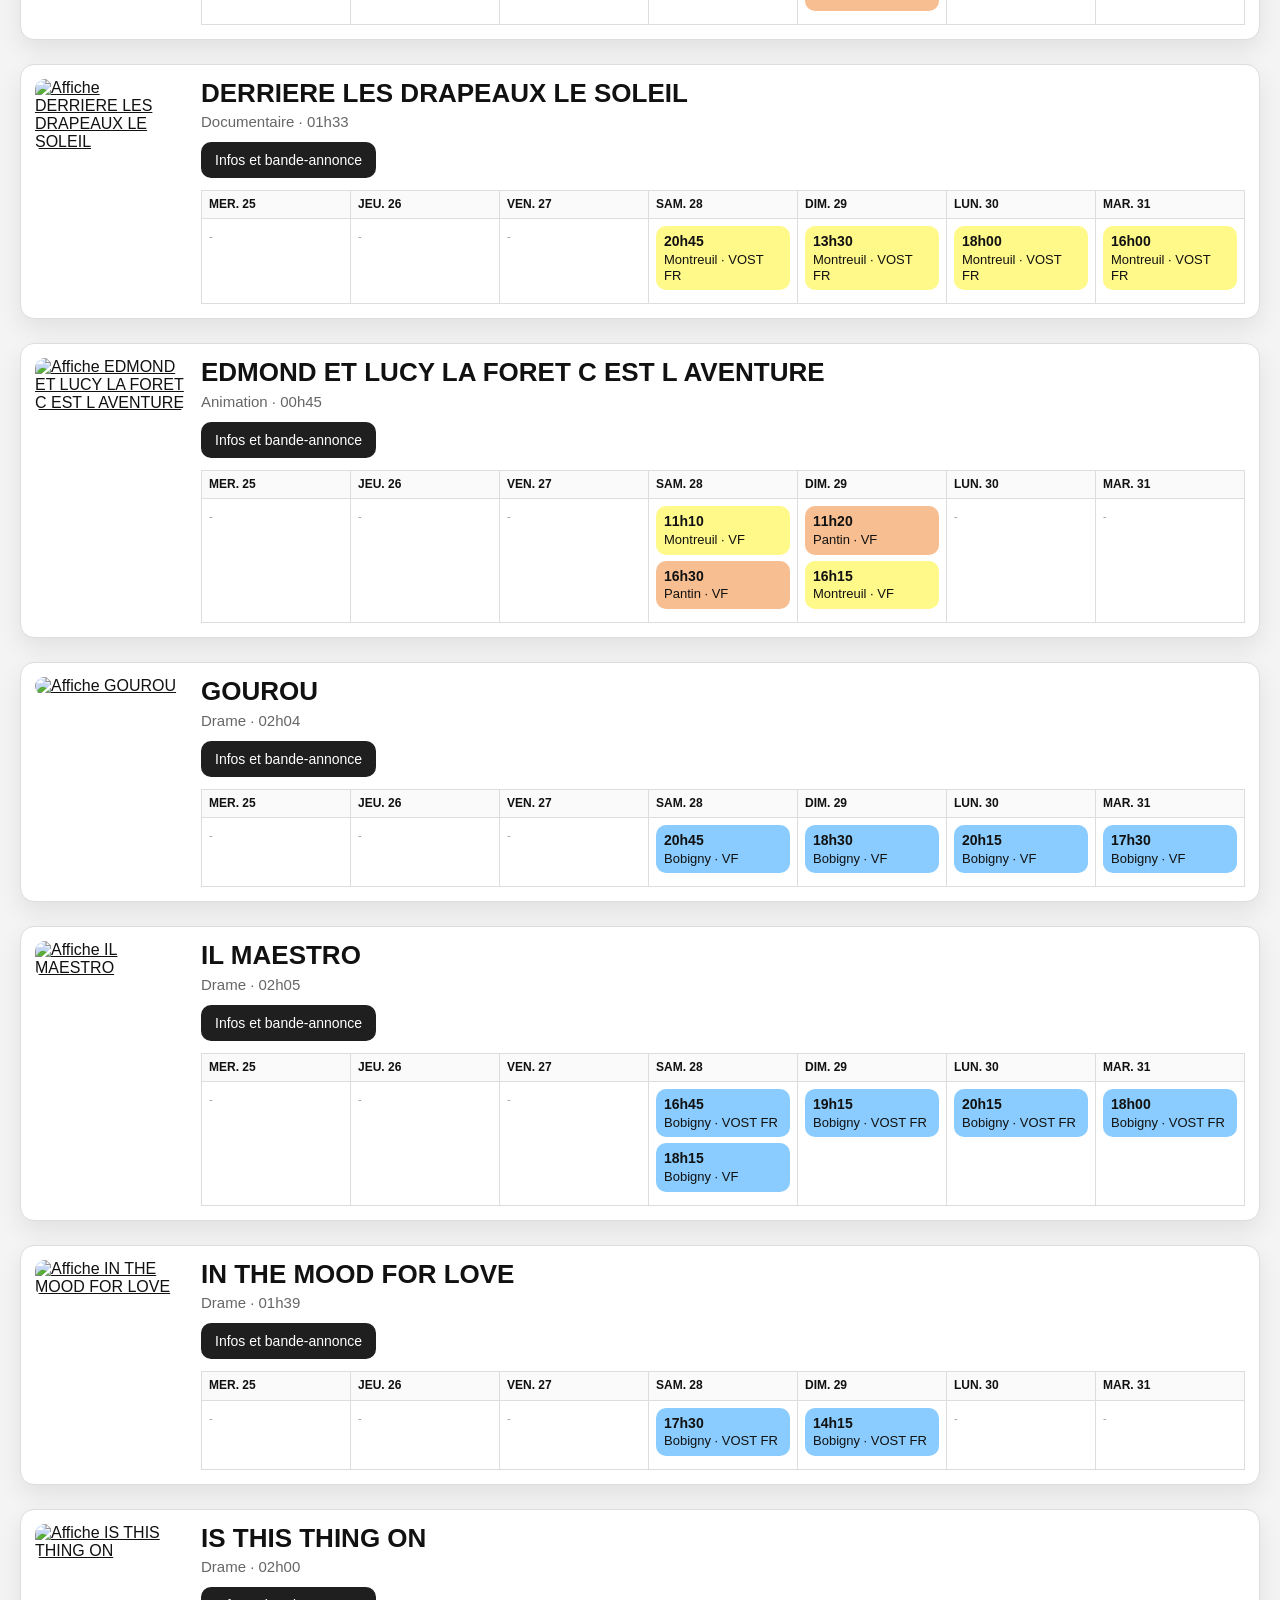
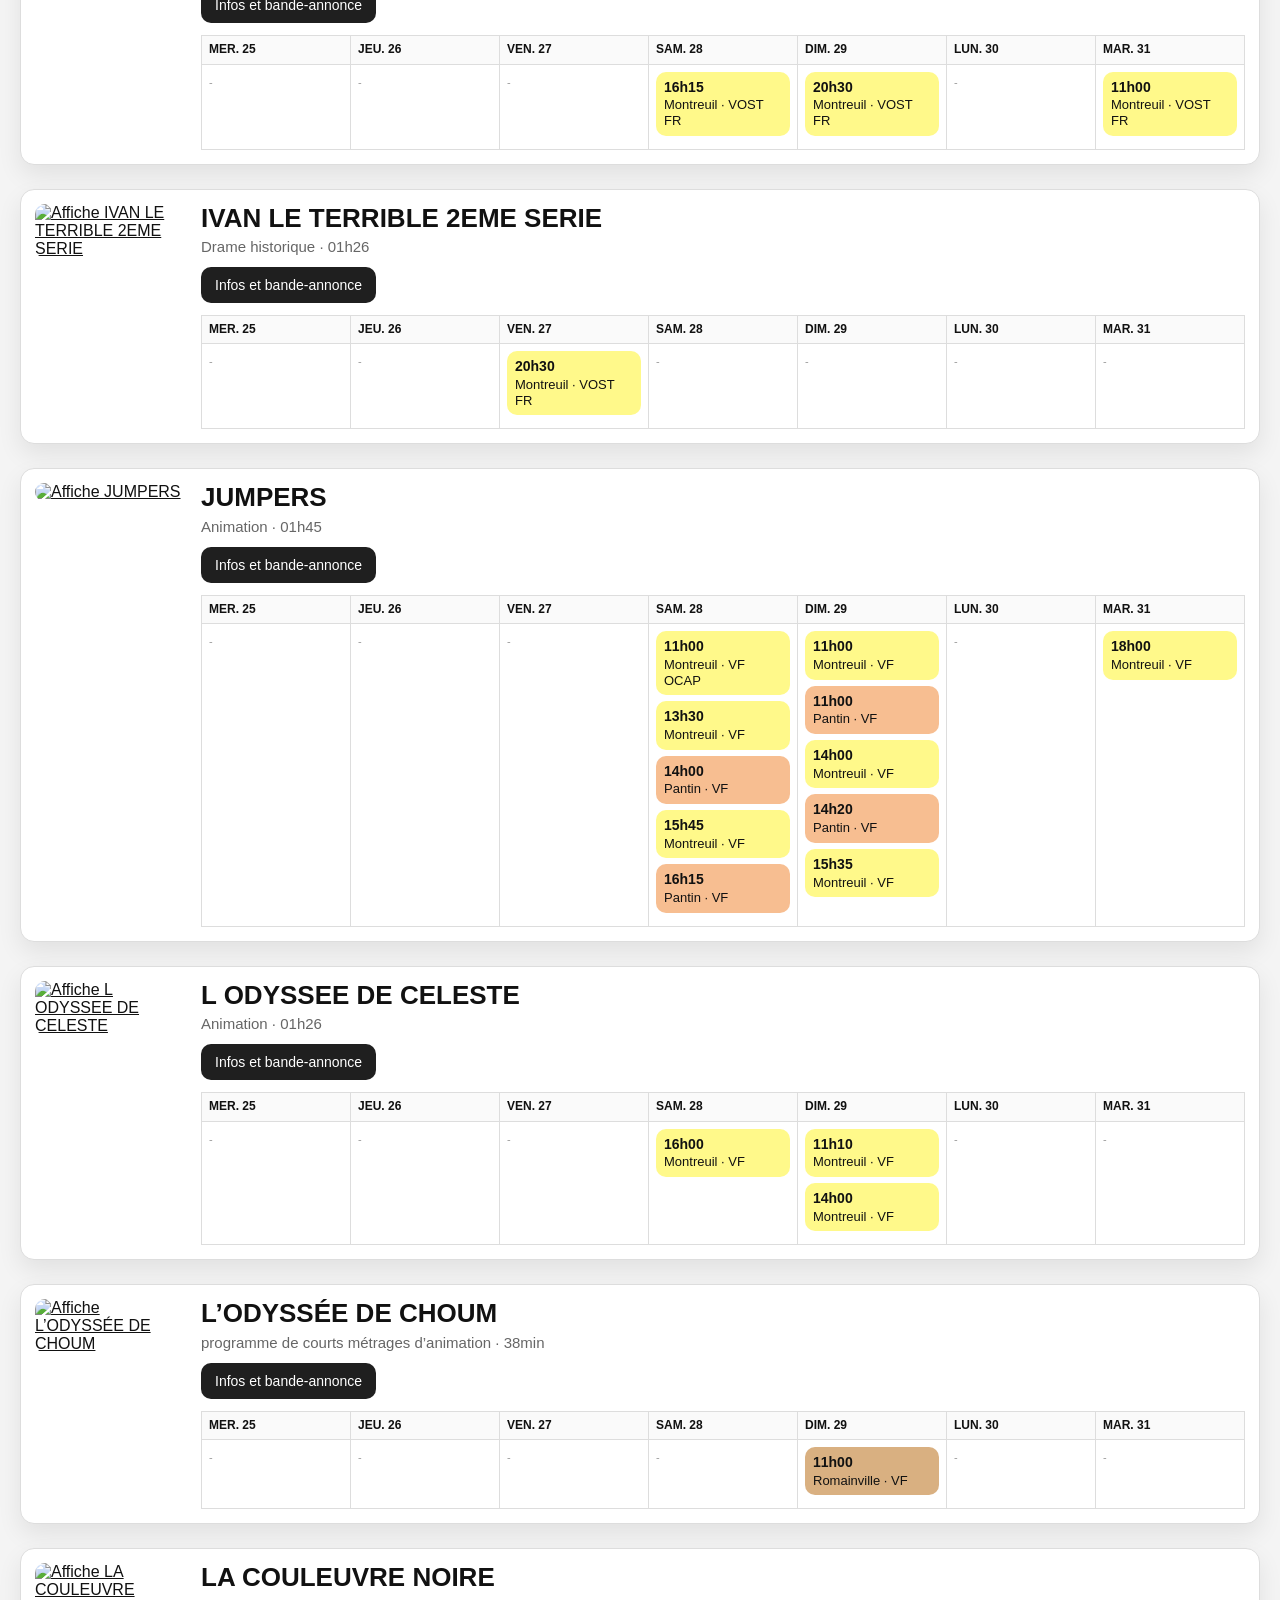
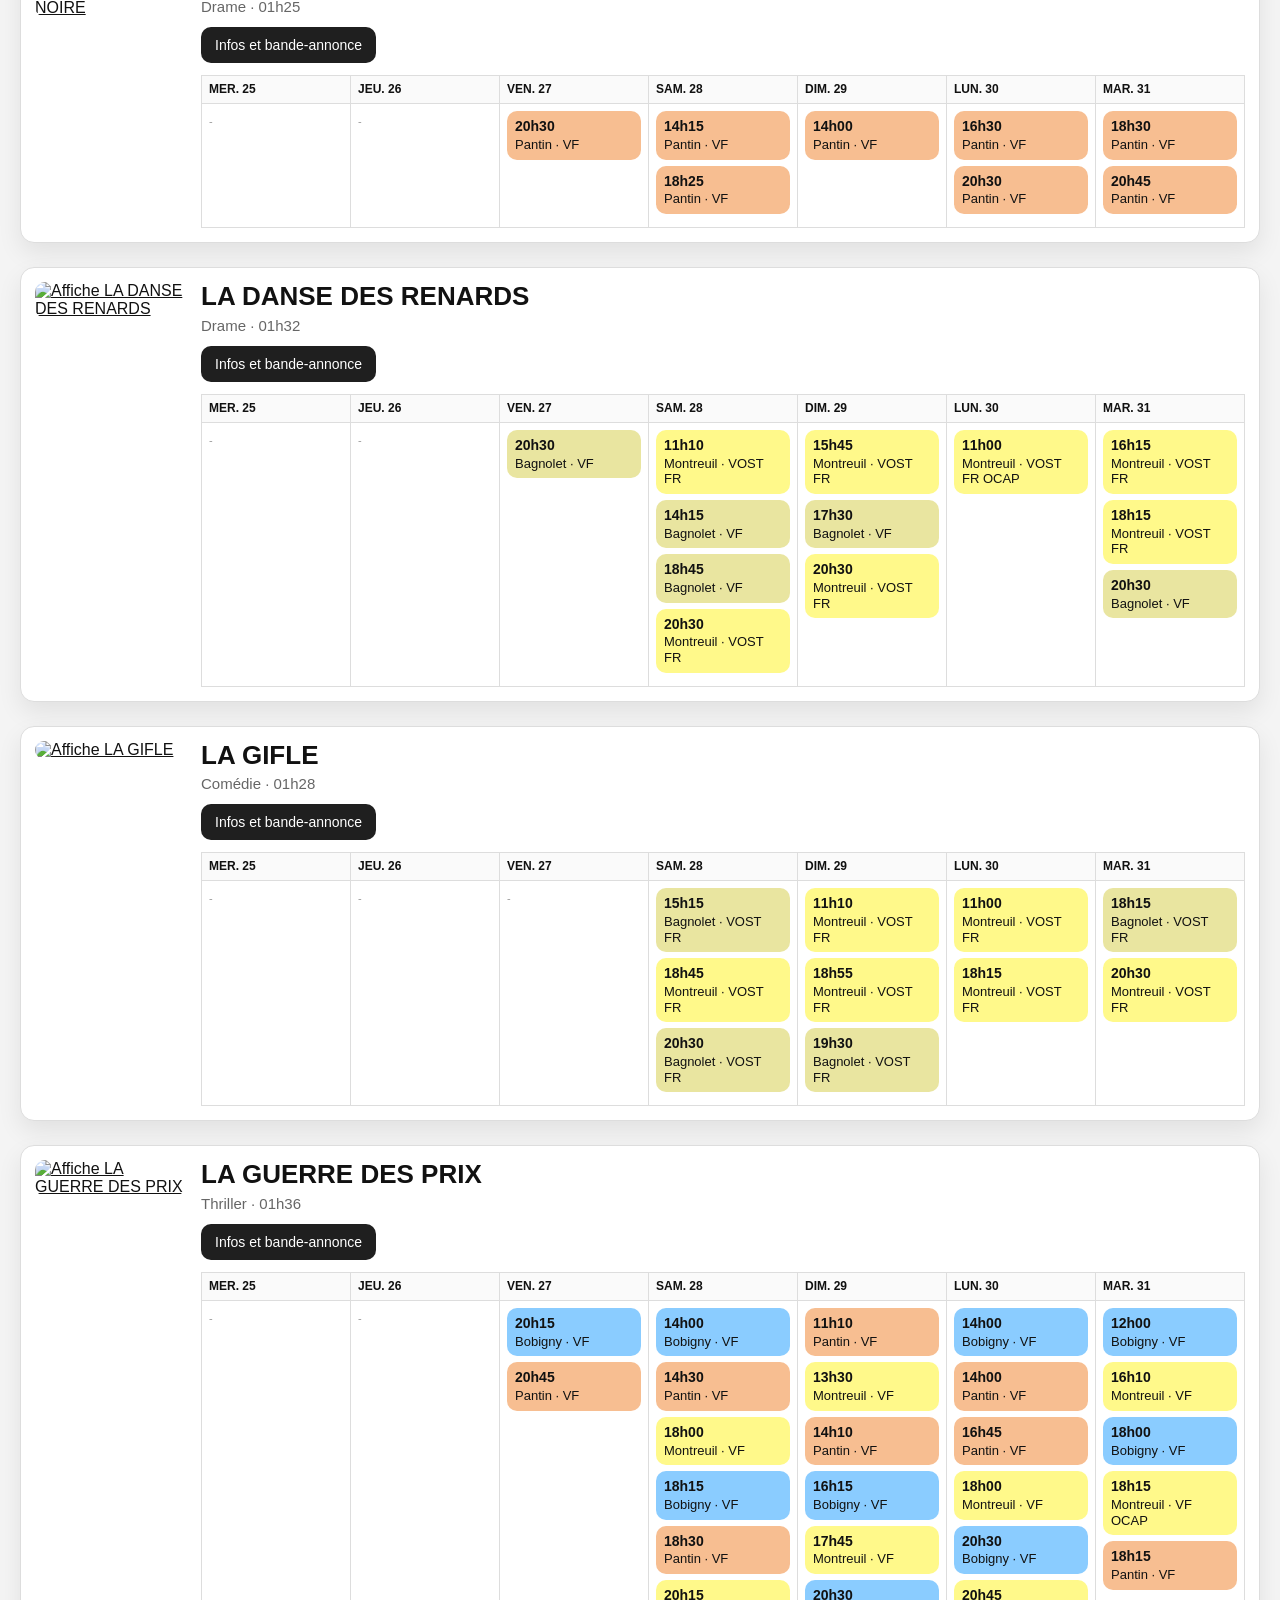
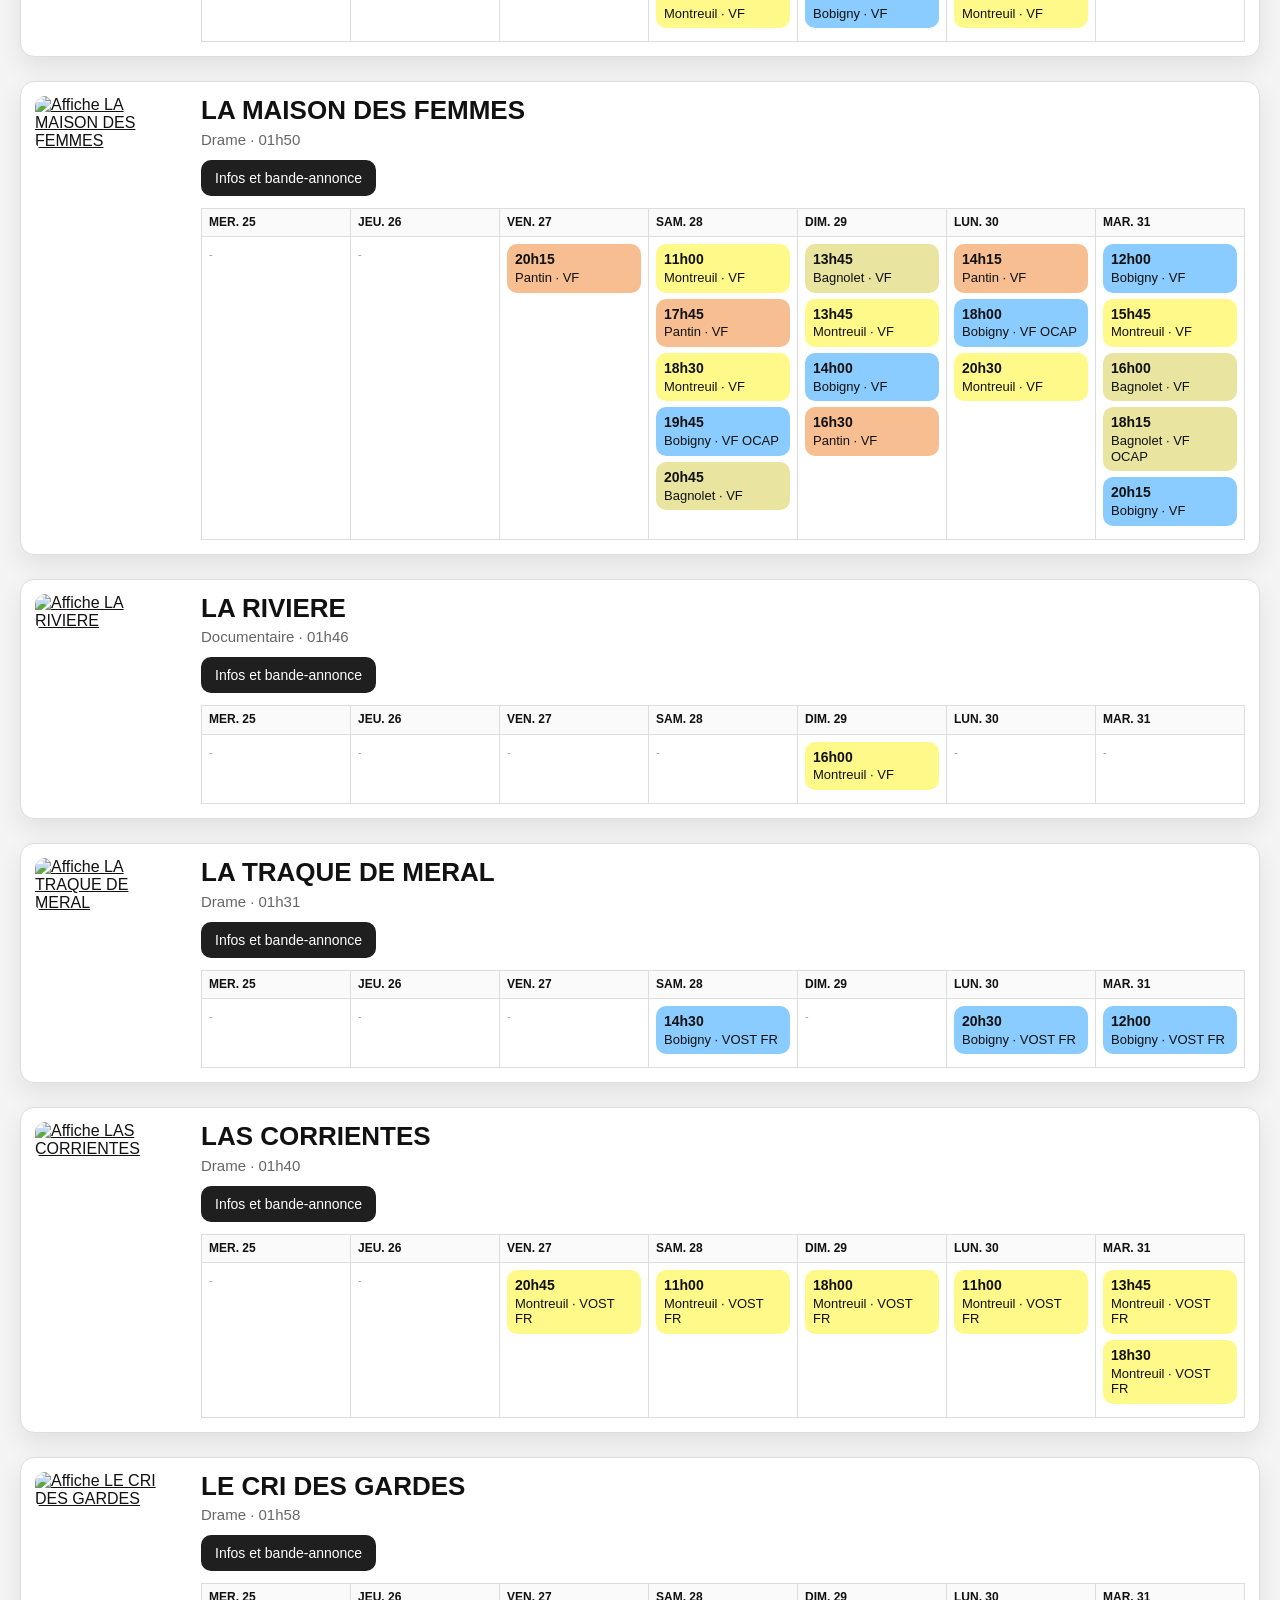
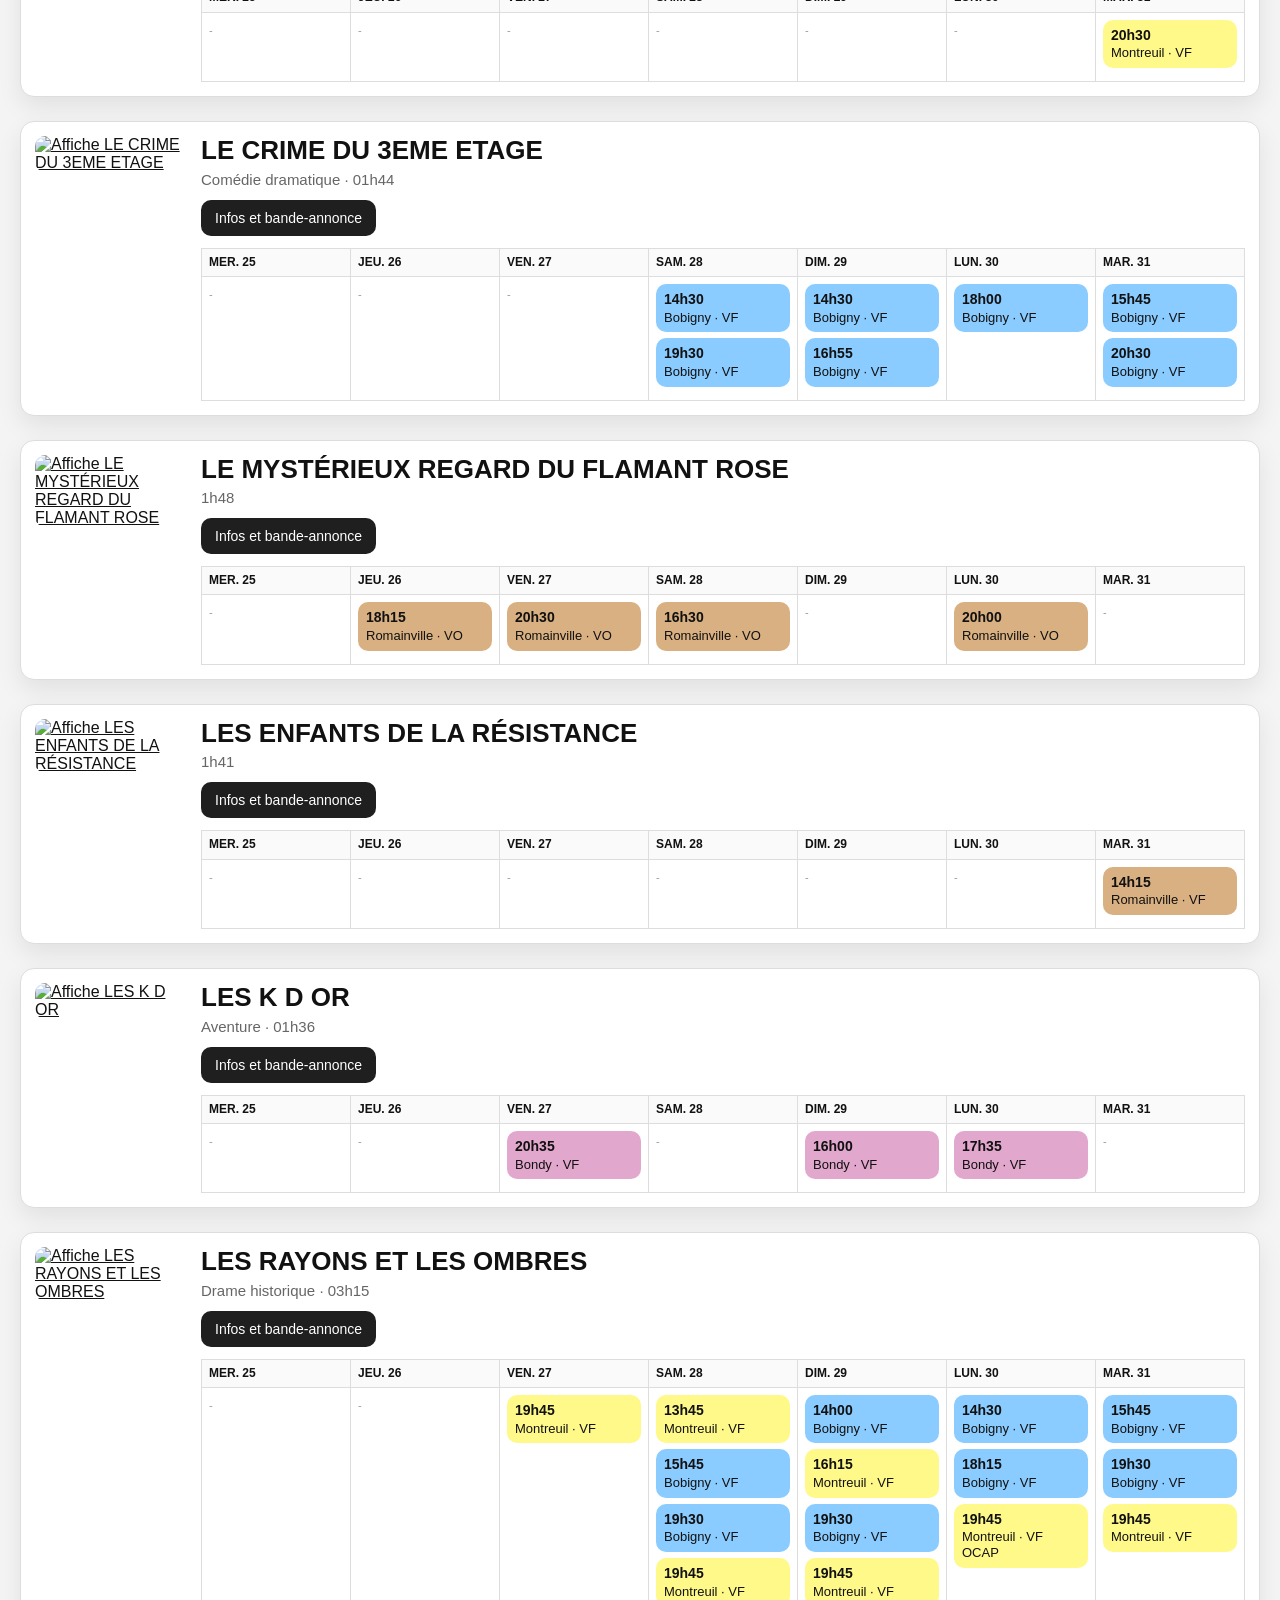
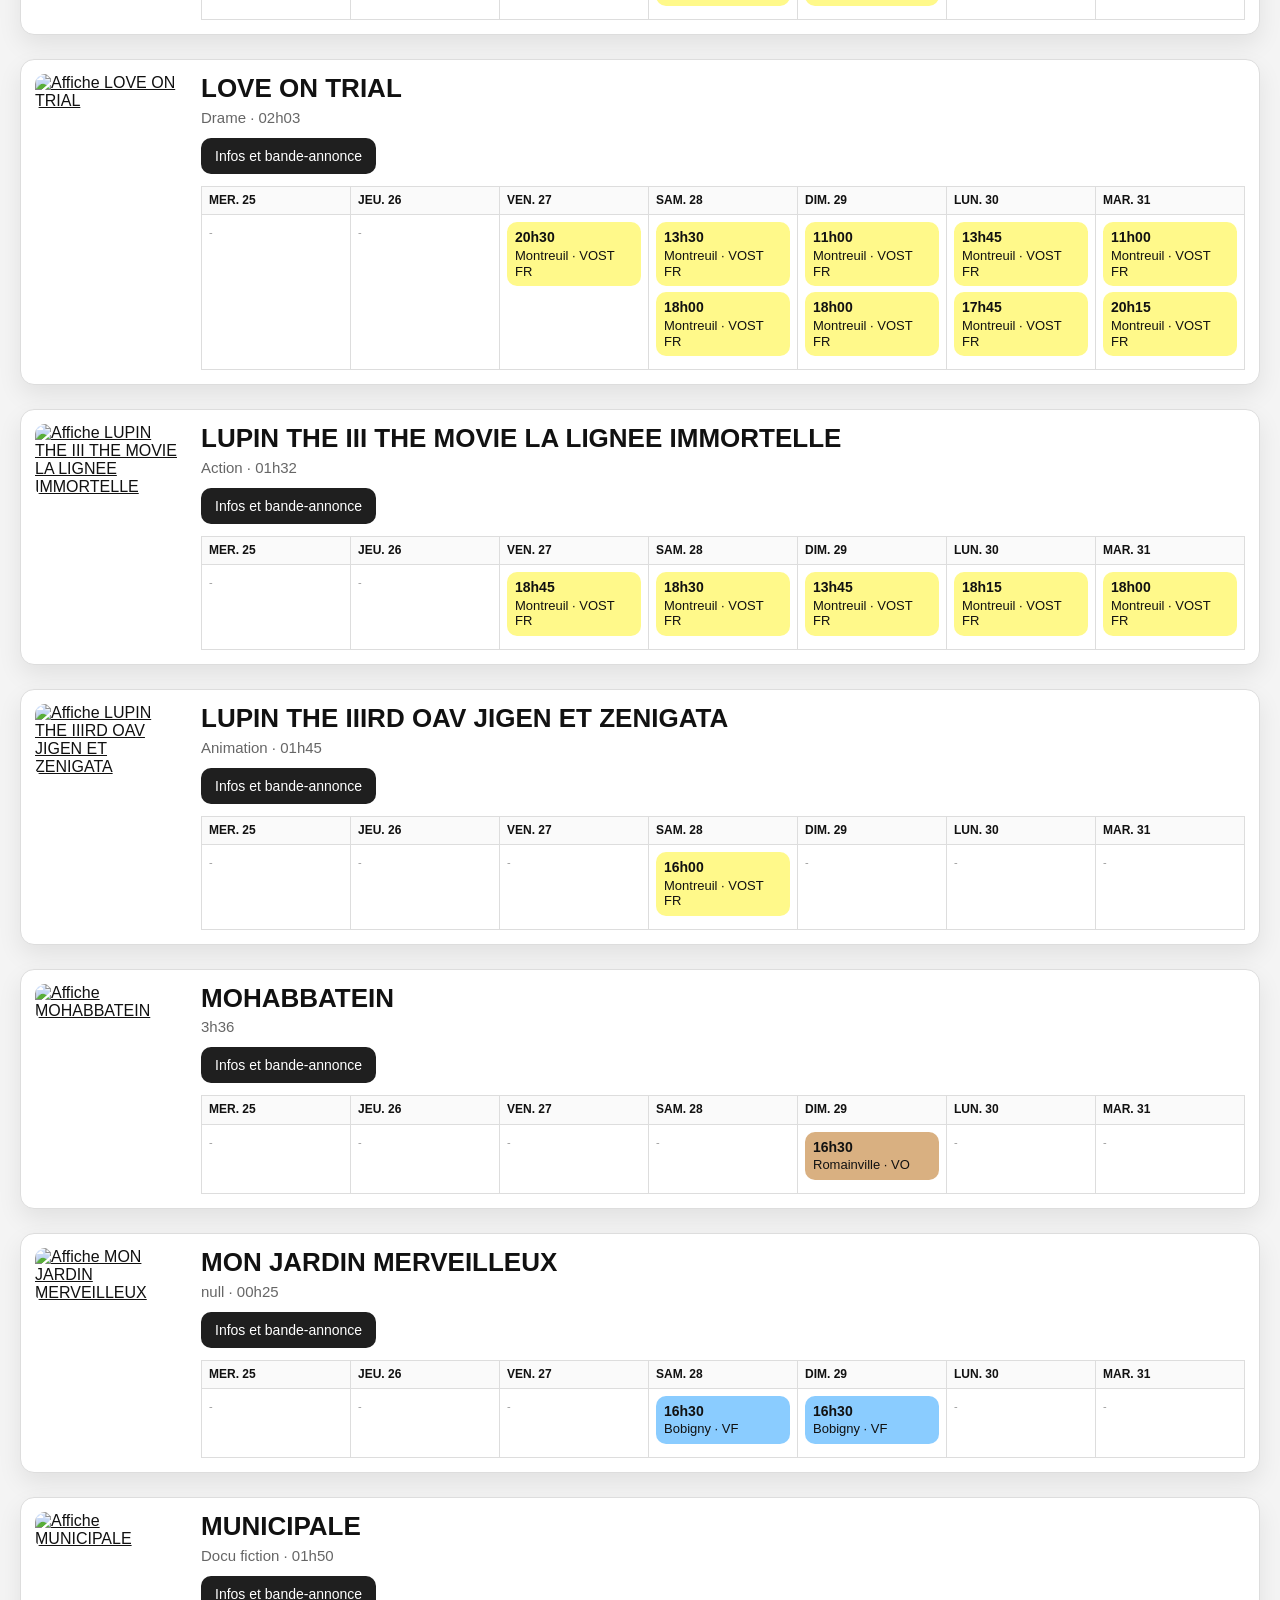
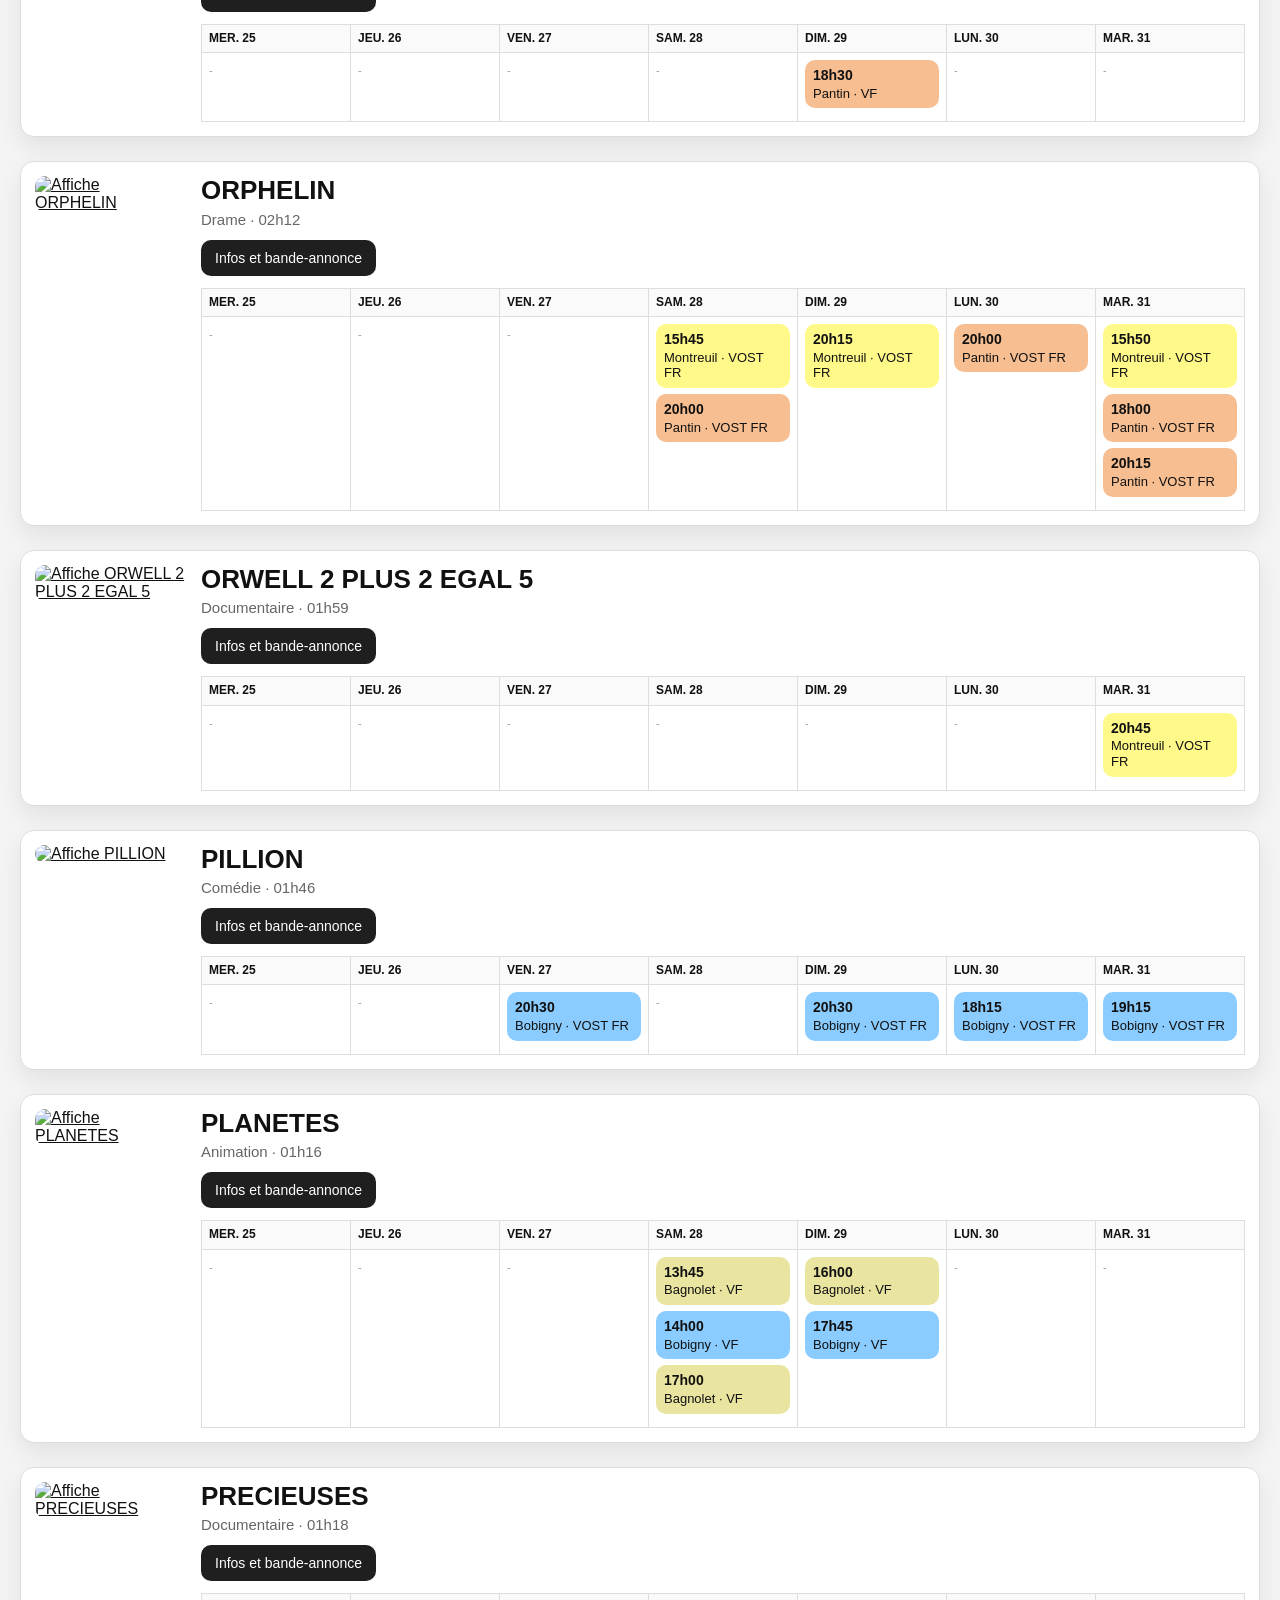
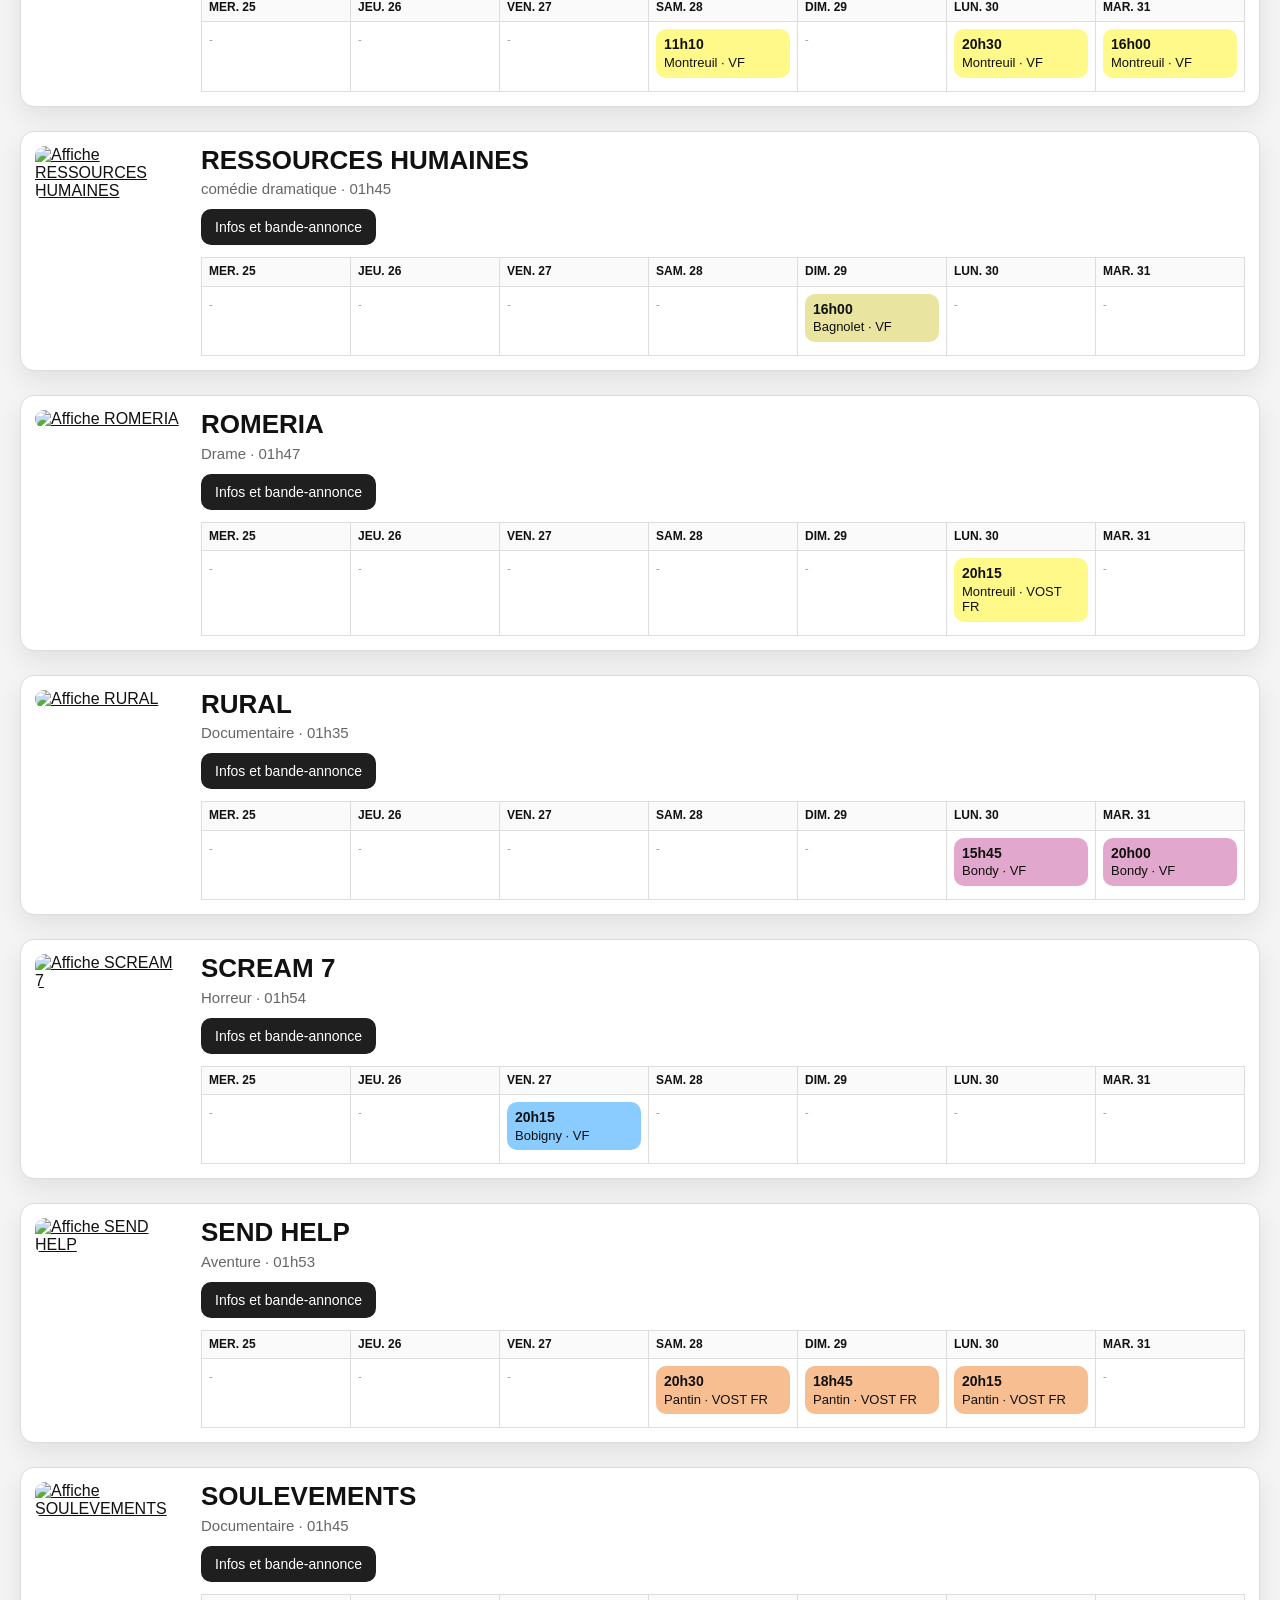
==== commit 49aa3615: "UI v7: clickable filter chips and remove filter button" ====
--- a/public/index.html
+++ b/public/index.html
@@ -41,6 +41,6 @@
     </section>
   </main>
   <div id="info-modal-mount"></div>
-  <script src="./app.js?v=filters6" defer></script>
+  <script src="./app.js?v=filters7" defer></script>
 </body>
 </html>
--- a/public/styles.css
+++ b/public/styles.css
@@ -687,3 +687,42 @@
     min-width: 0;
   }
 }
+
+
+/* V7 – filtres en chips cliquables */
+.filter-open-btn {
+  display: none;
+}
+
+.filter-summary {
+  gap: 8px;
+}
+
+.filter-chip-toggle {
+  appearance: none;
+  cursor: pointer;
+  transition: opacity 0.15s ease, transform 0.15s ease, box-shadow 0.15s ease;
+}
+
+.filter-chip-toggle:hover {
+  transform: translateY(-1px);
+}
+
+.filter-chip-toggle.is-inactive {
+  opacity: 0.42;
+}
+
+.filter-chip-toggle.is-active {
+  opacity: 1;
+  box-shadow: 0 0 0 1px rgba(0,0,0,0.08) inset;
+}
+
+.filter-chip-toggle.filter-chip--date.is-inactive {
+  background: #ffffff;
+}
+
+@media (max-width: 640px) {
+  .filter-summary {
+    gap: 6px;
+  }
+}
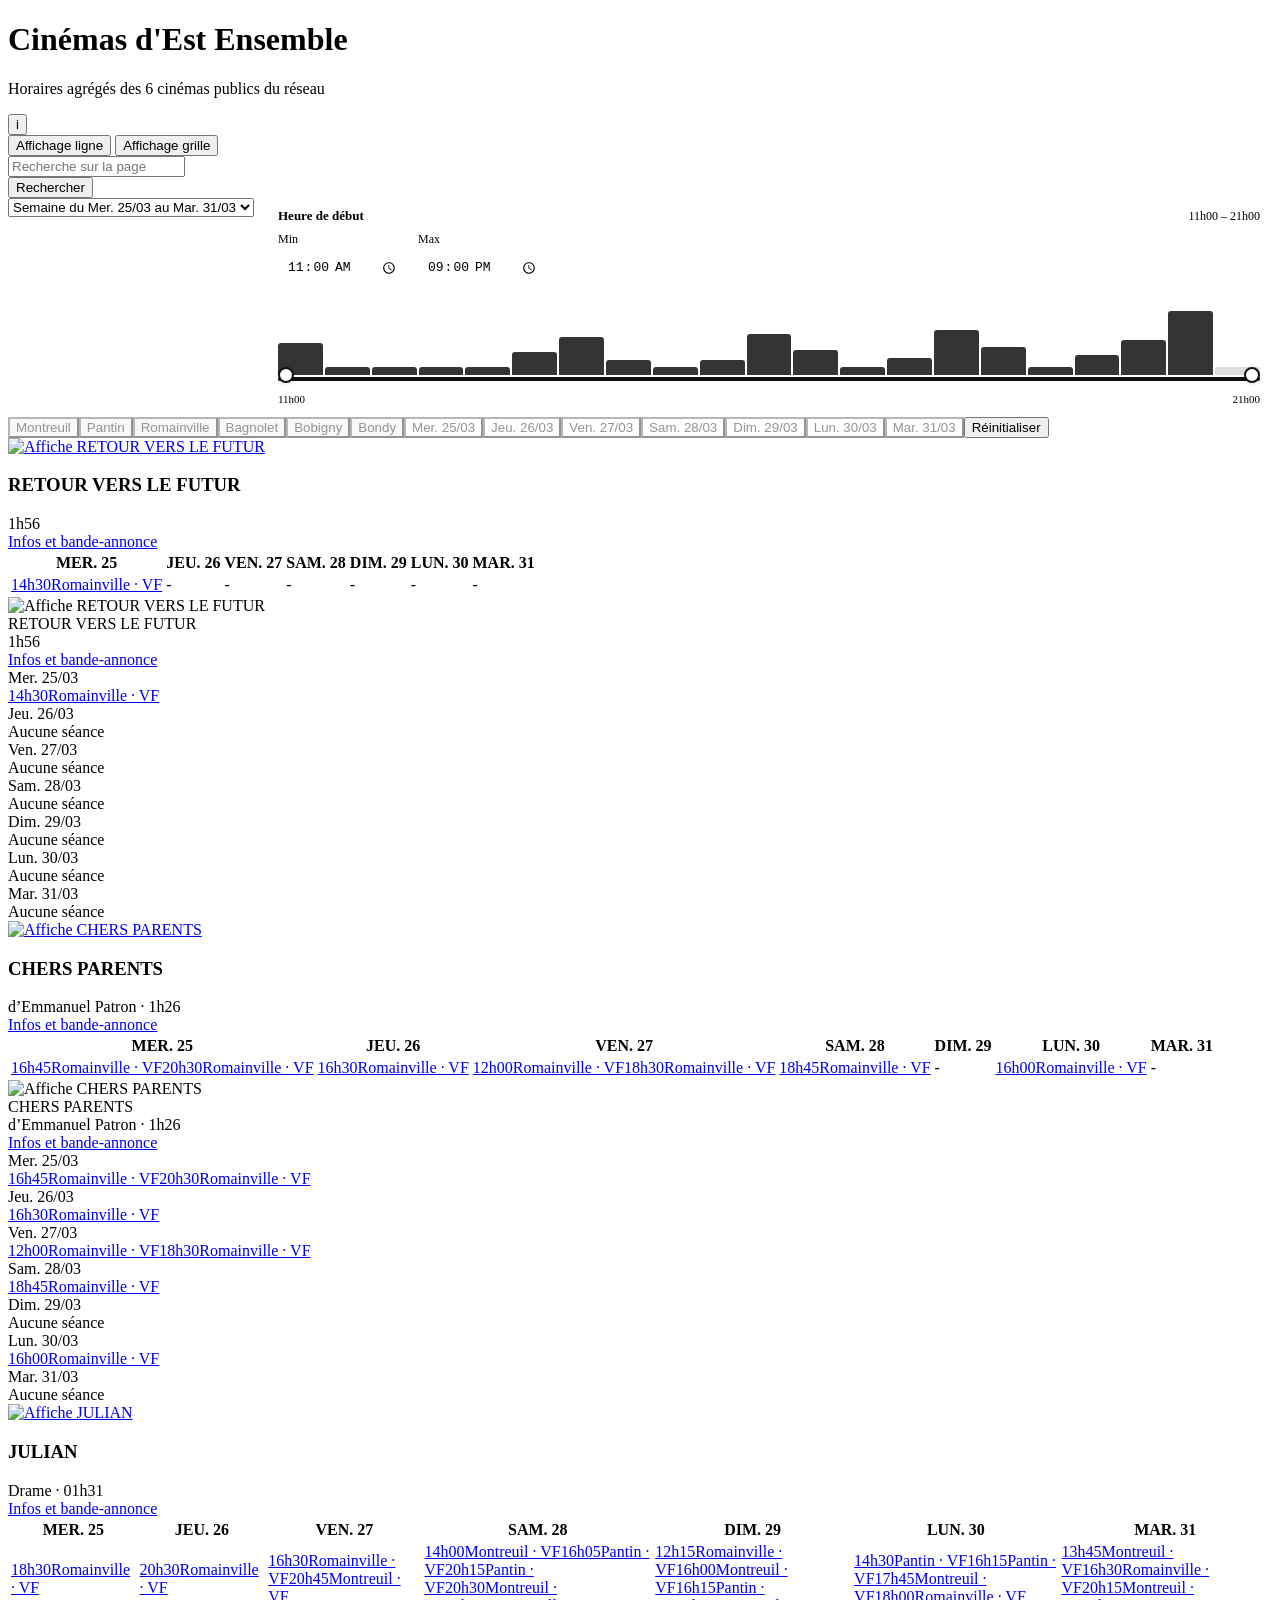
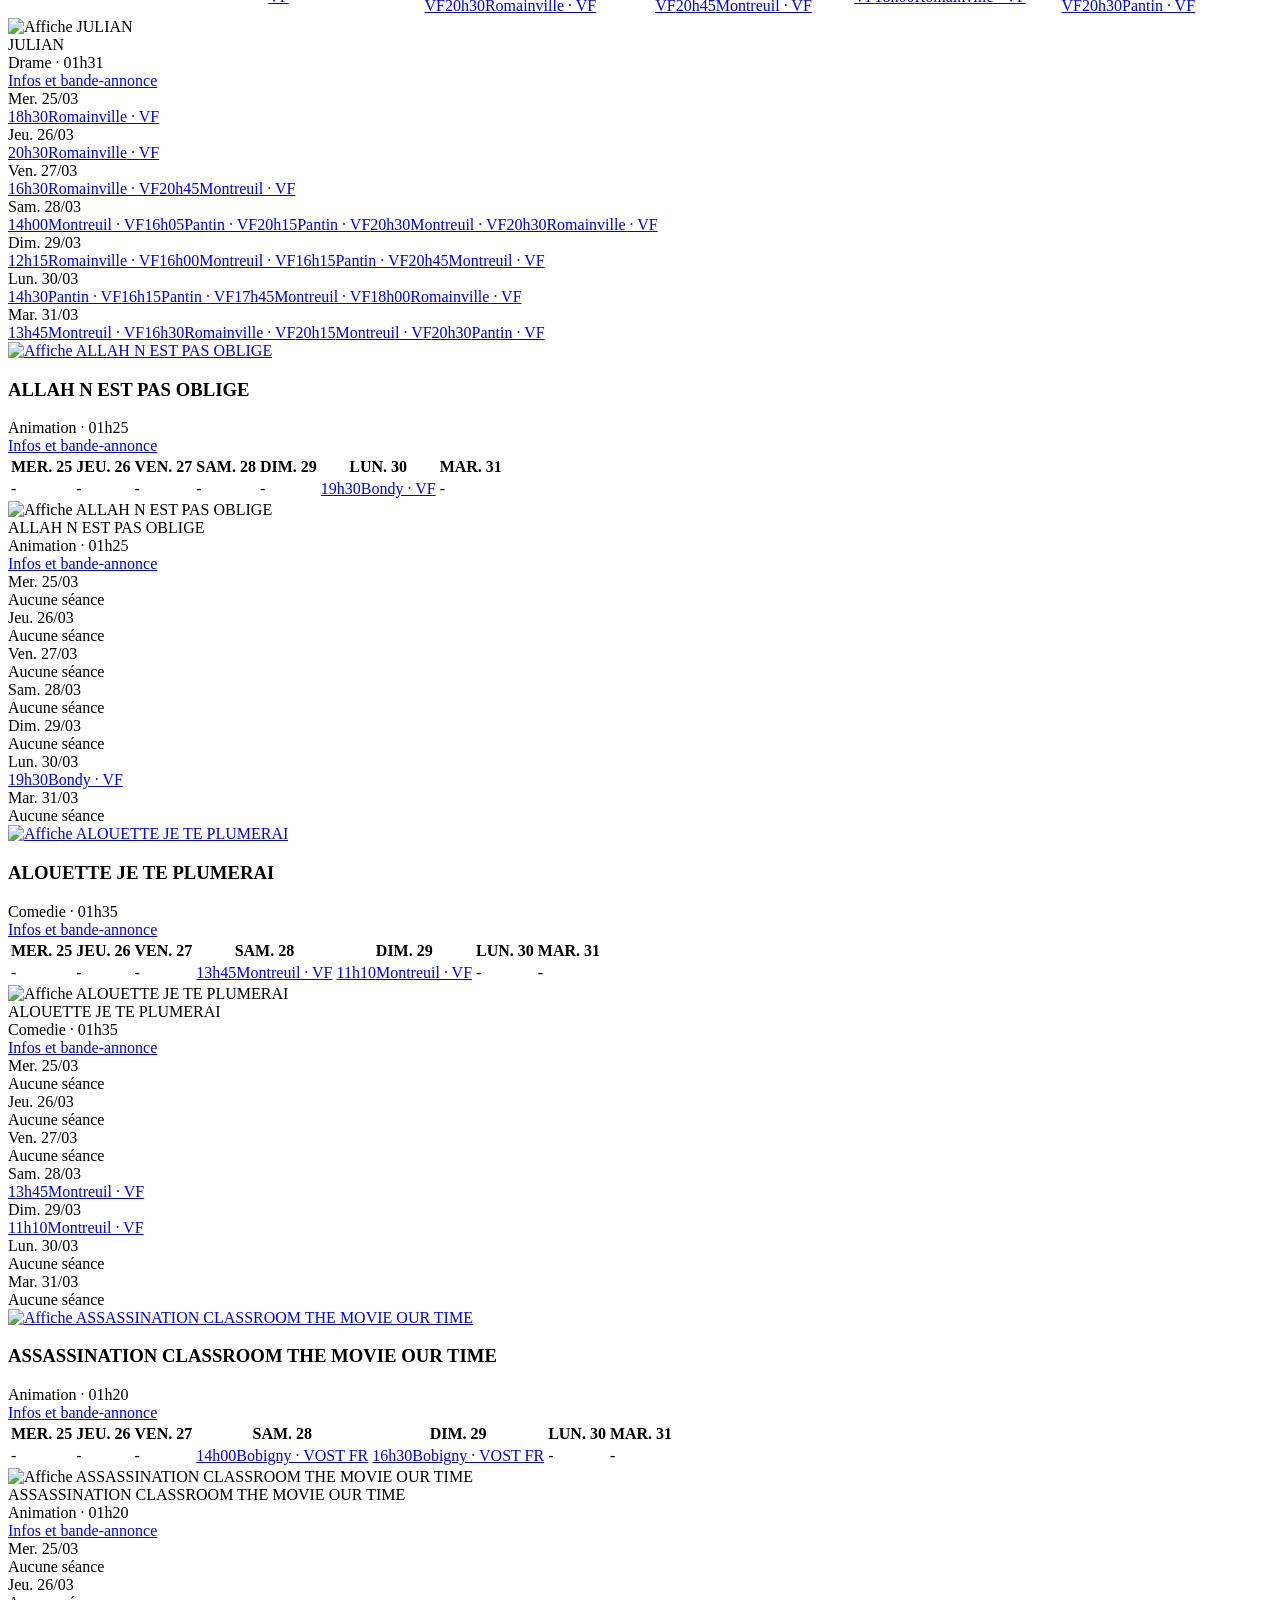
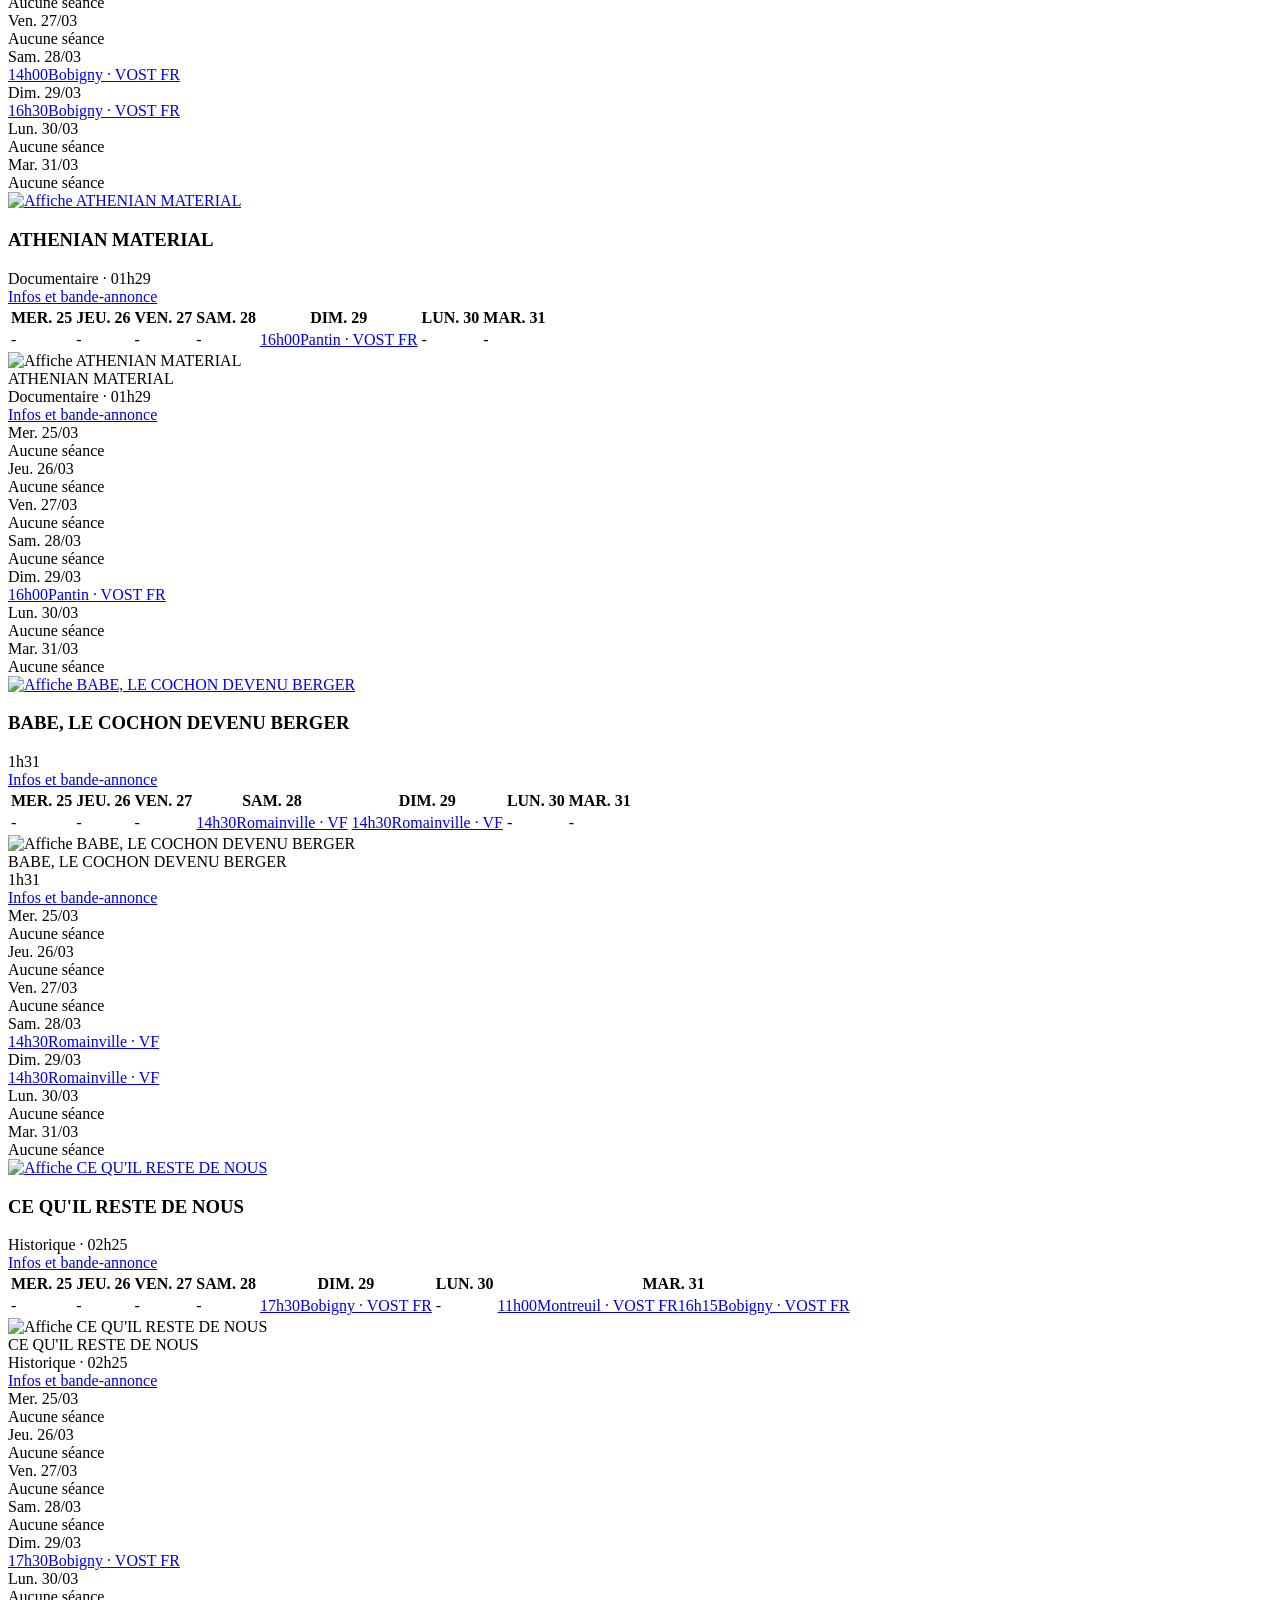
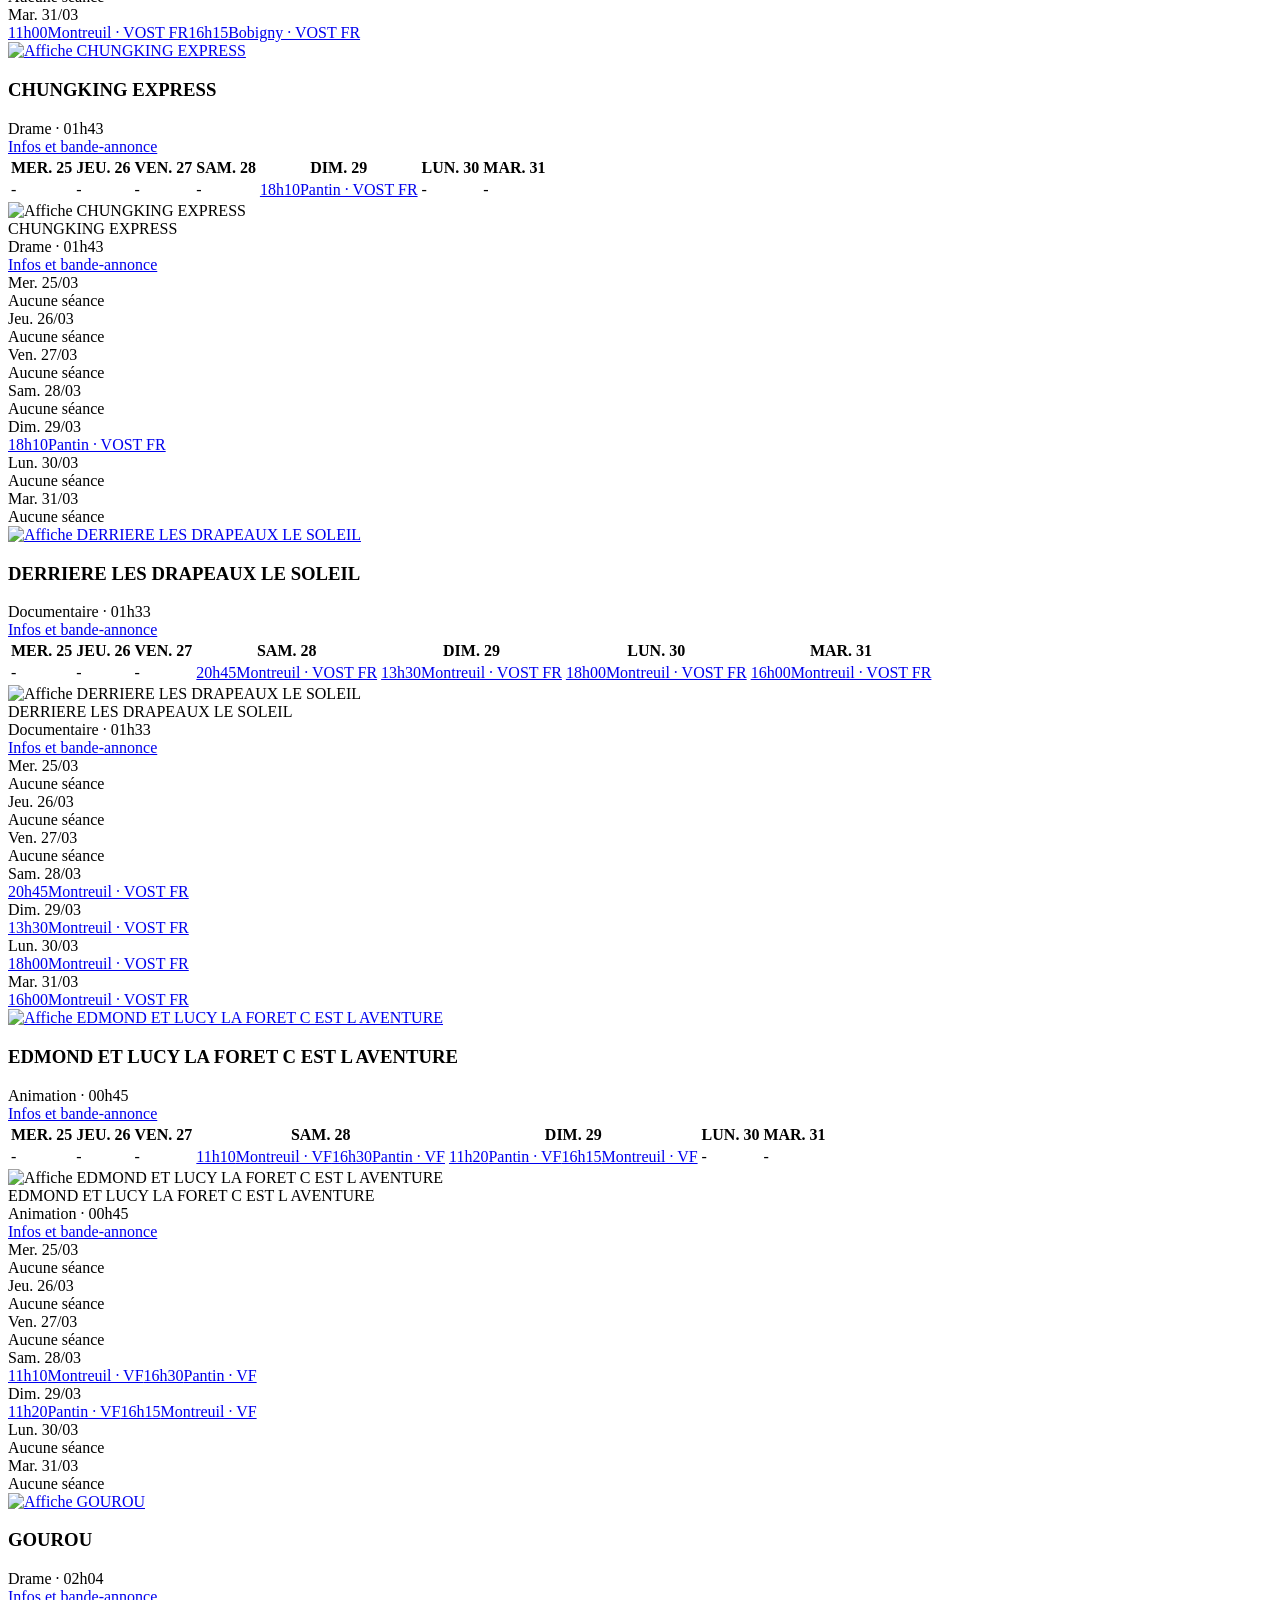
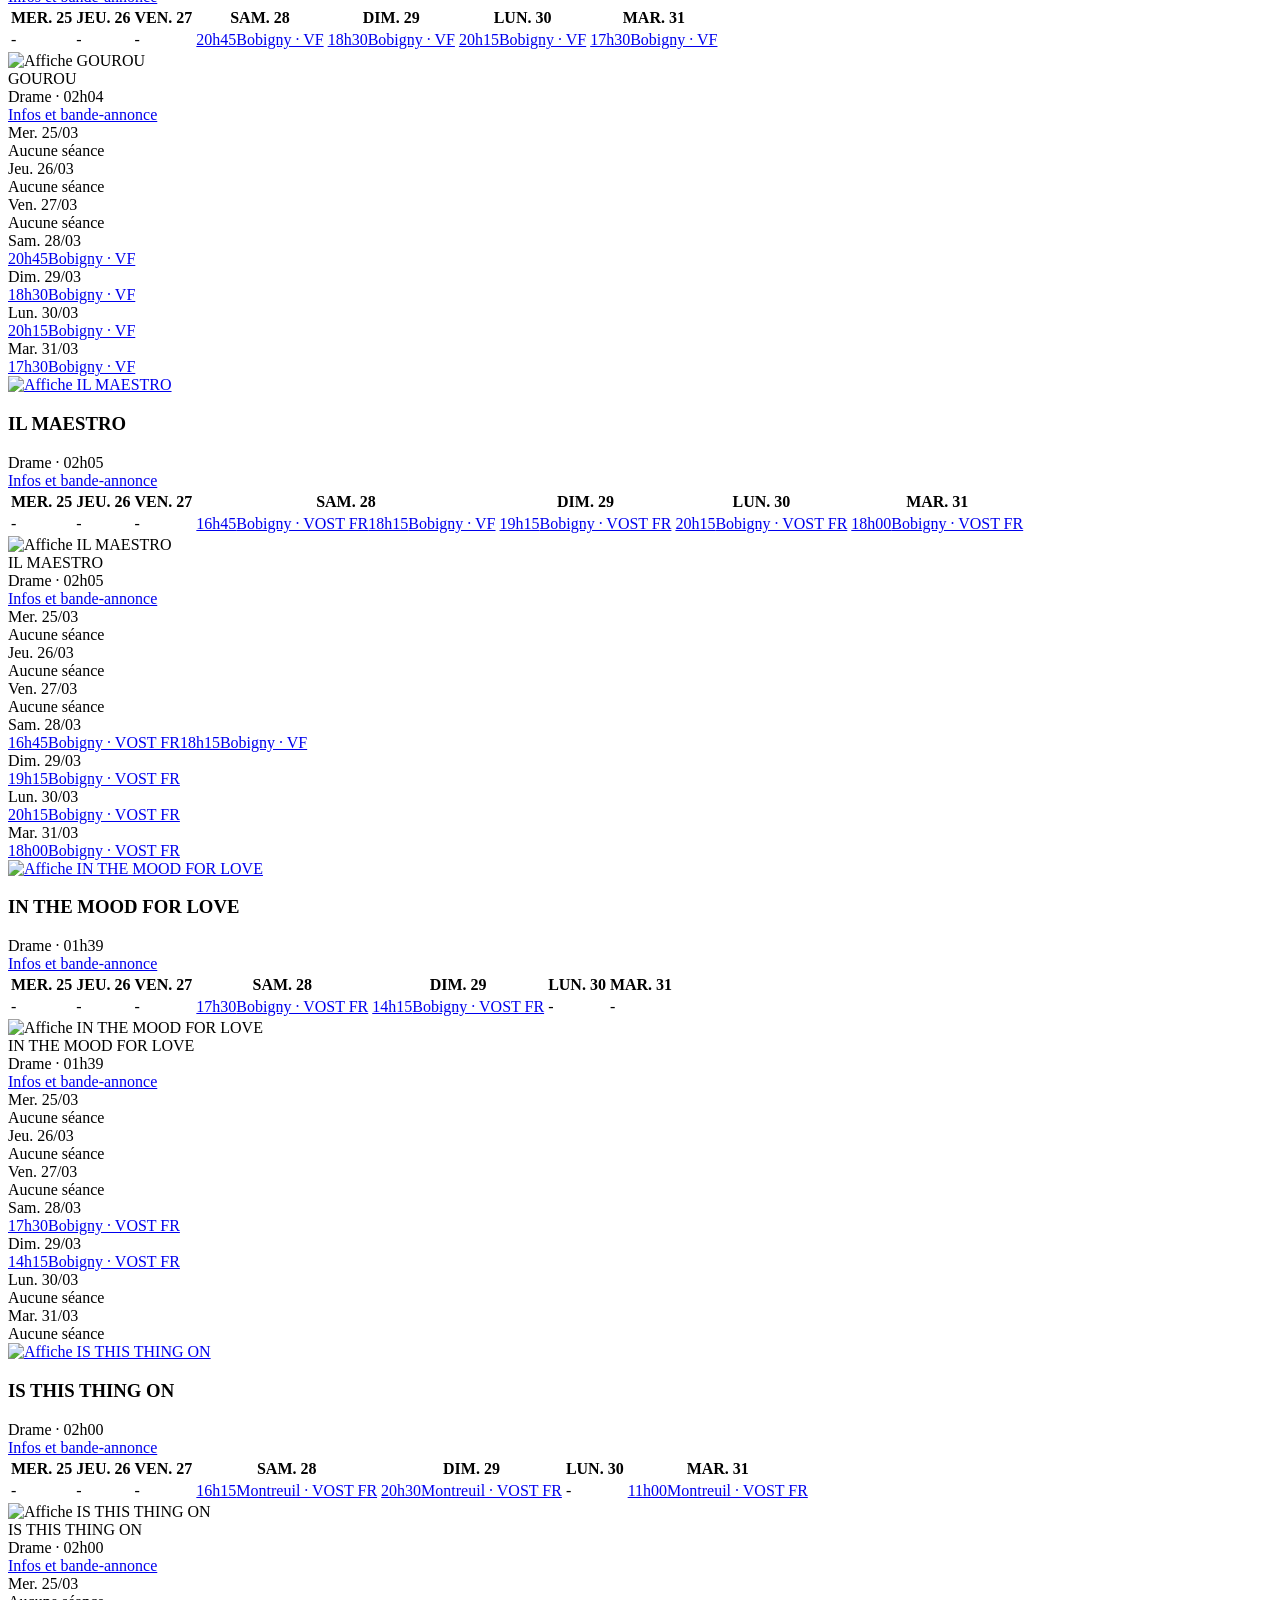
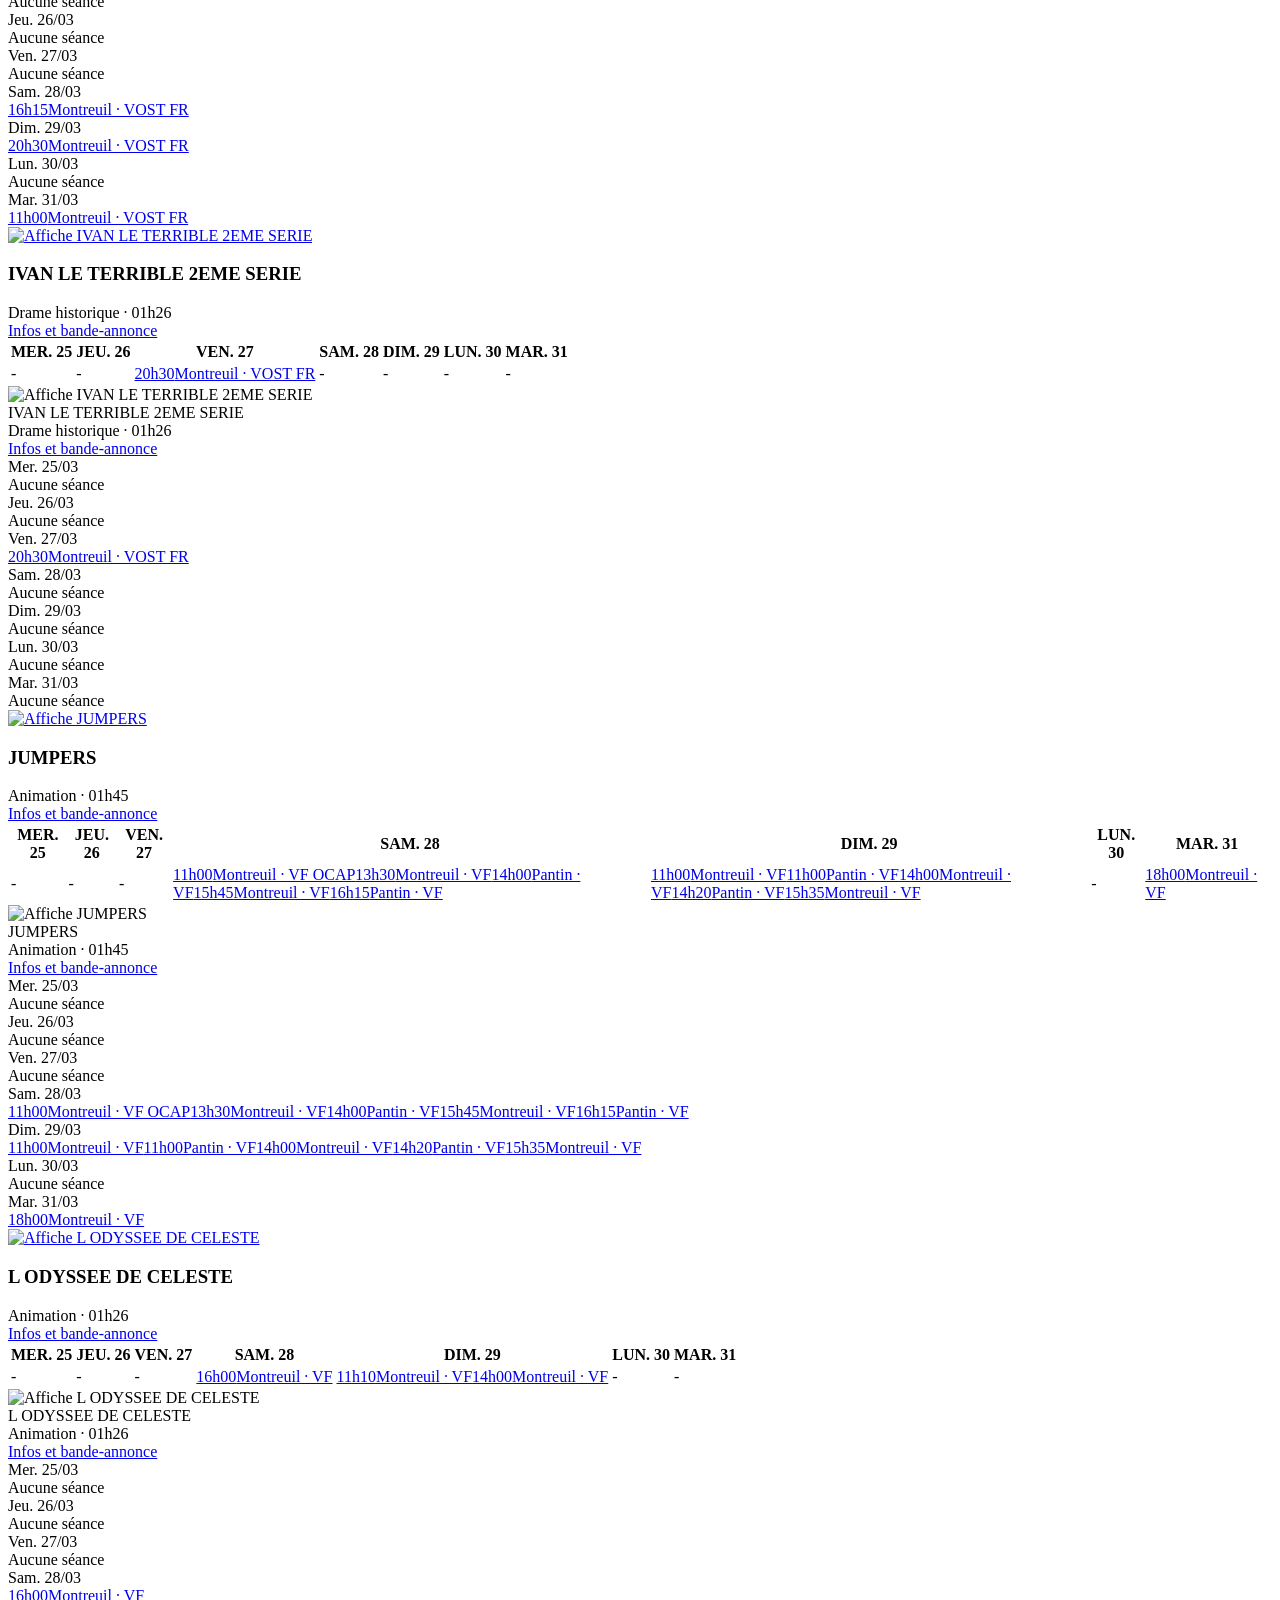
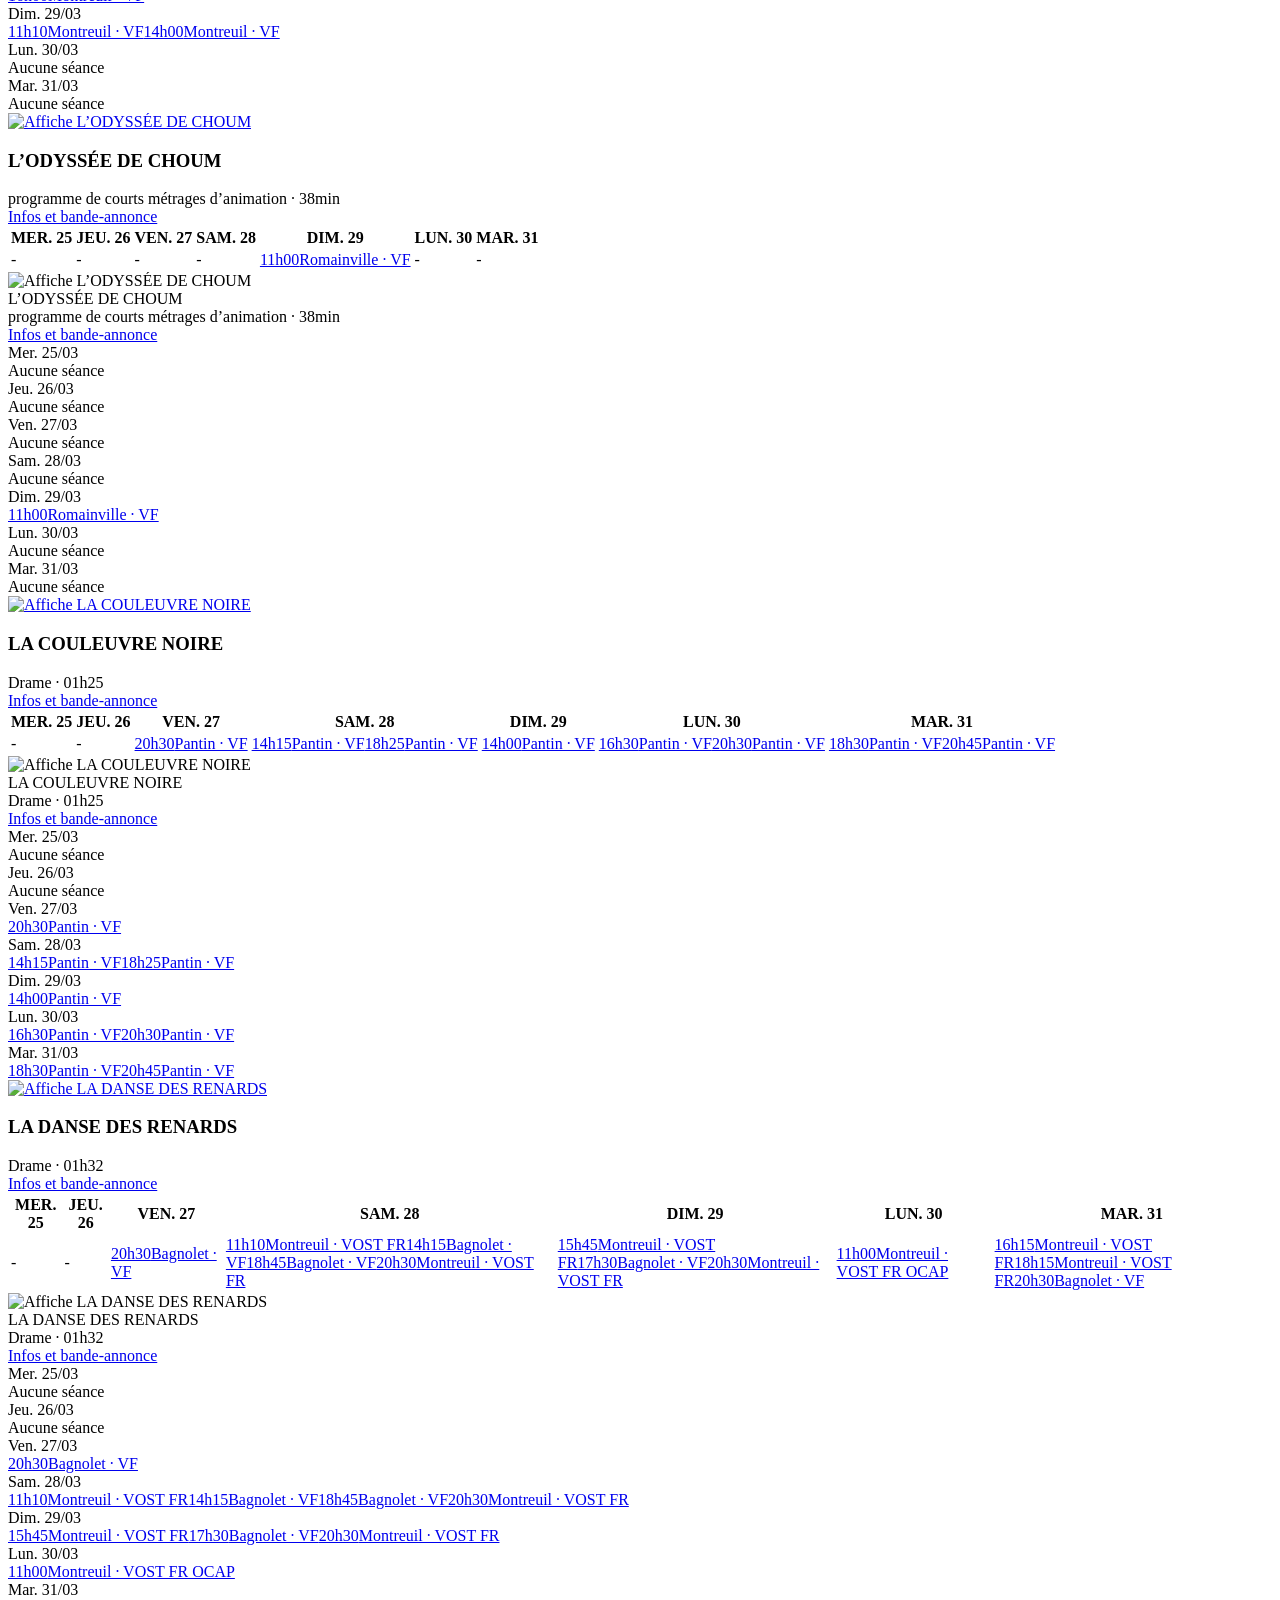
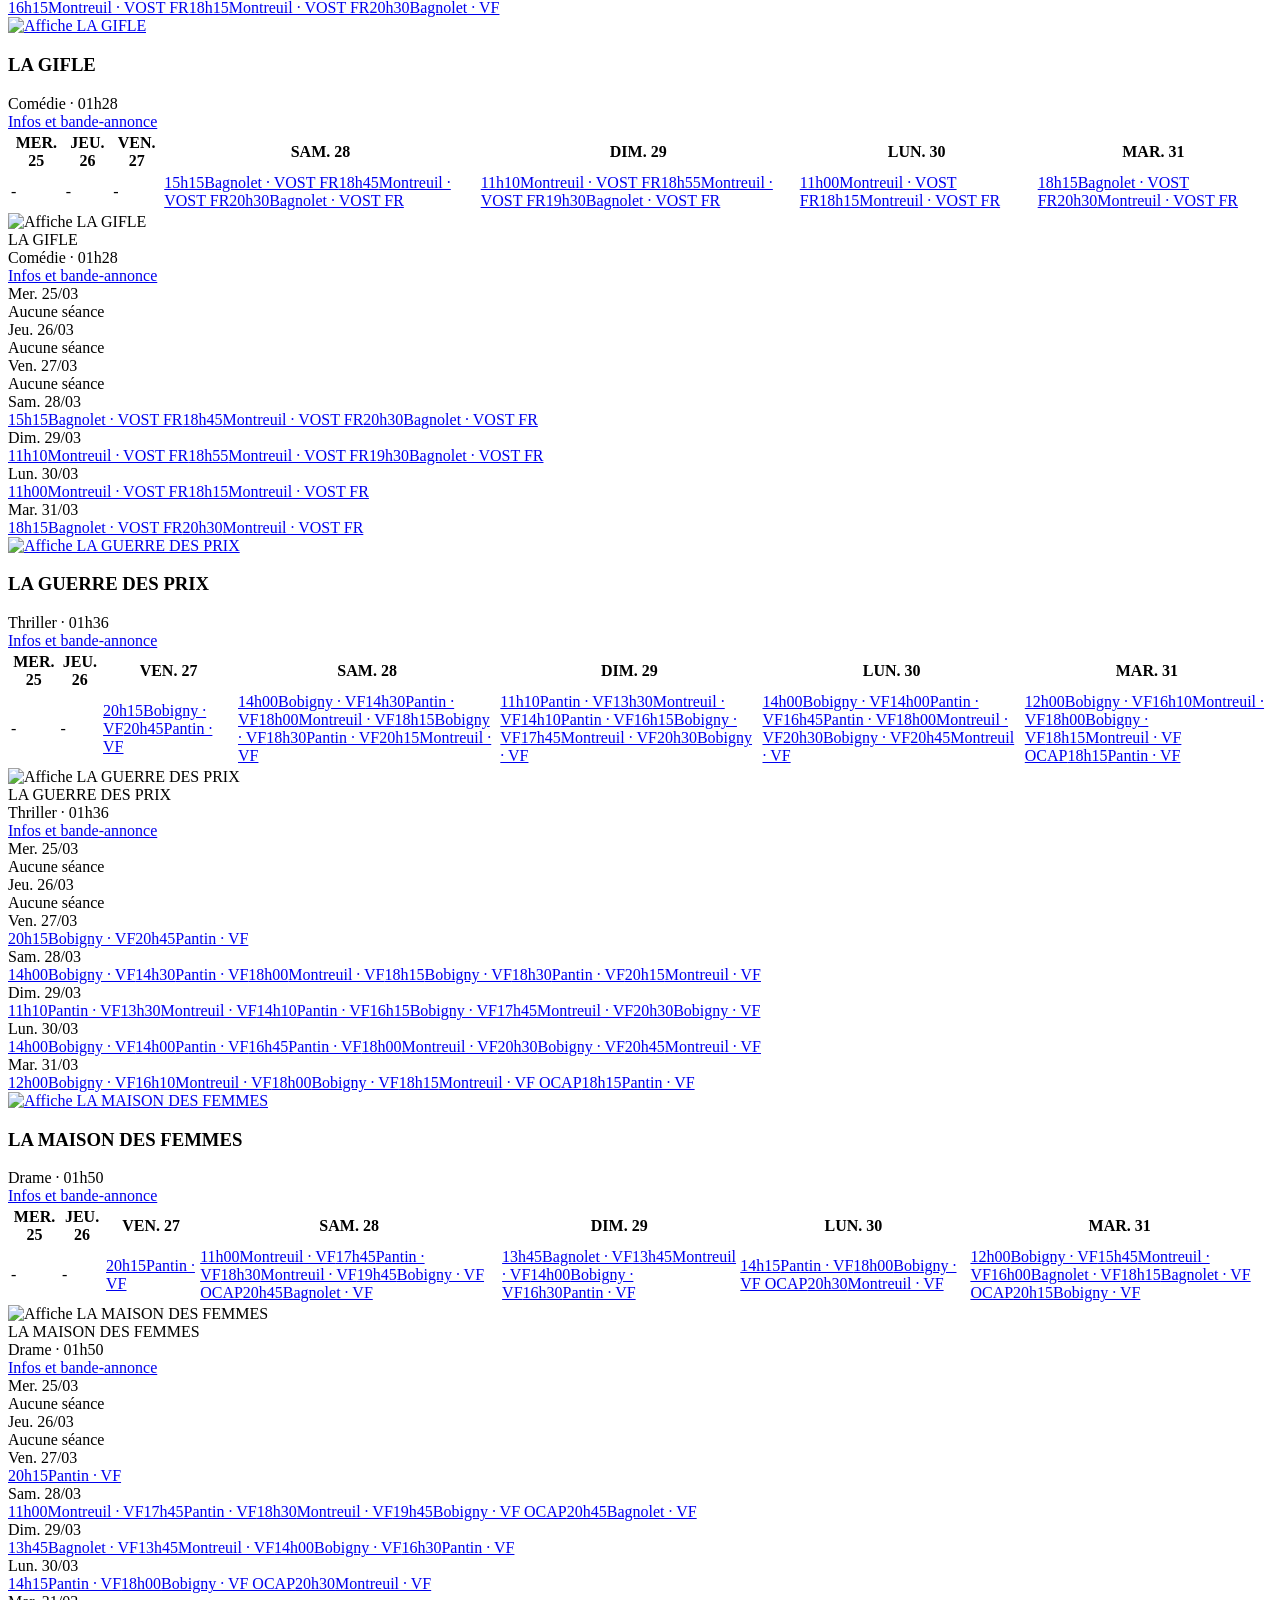
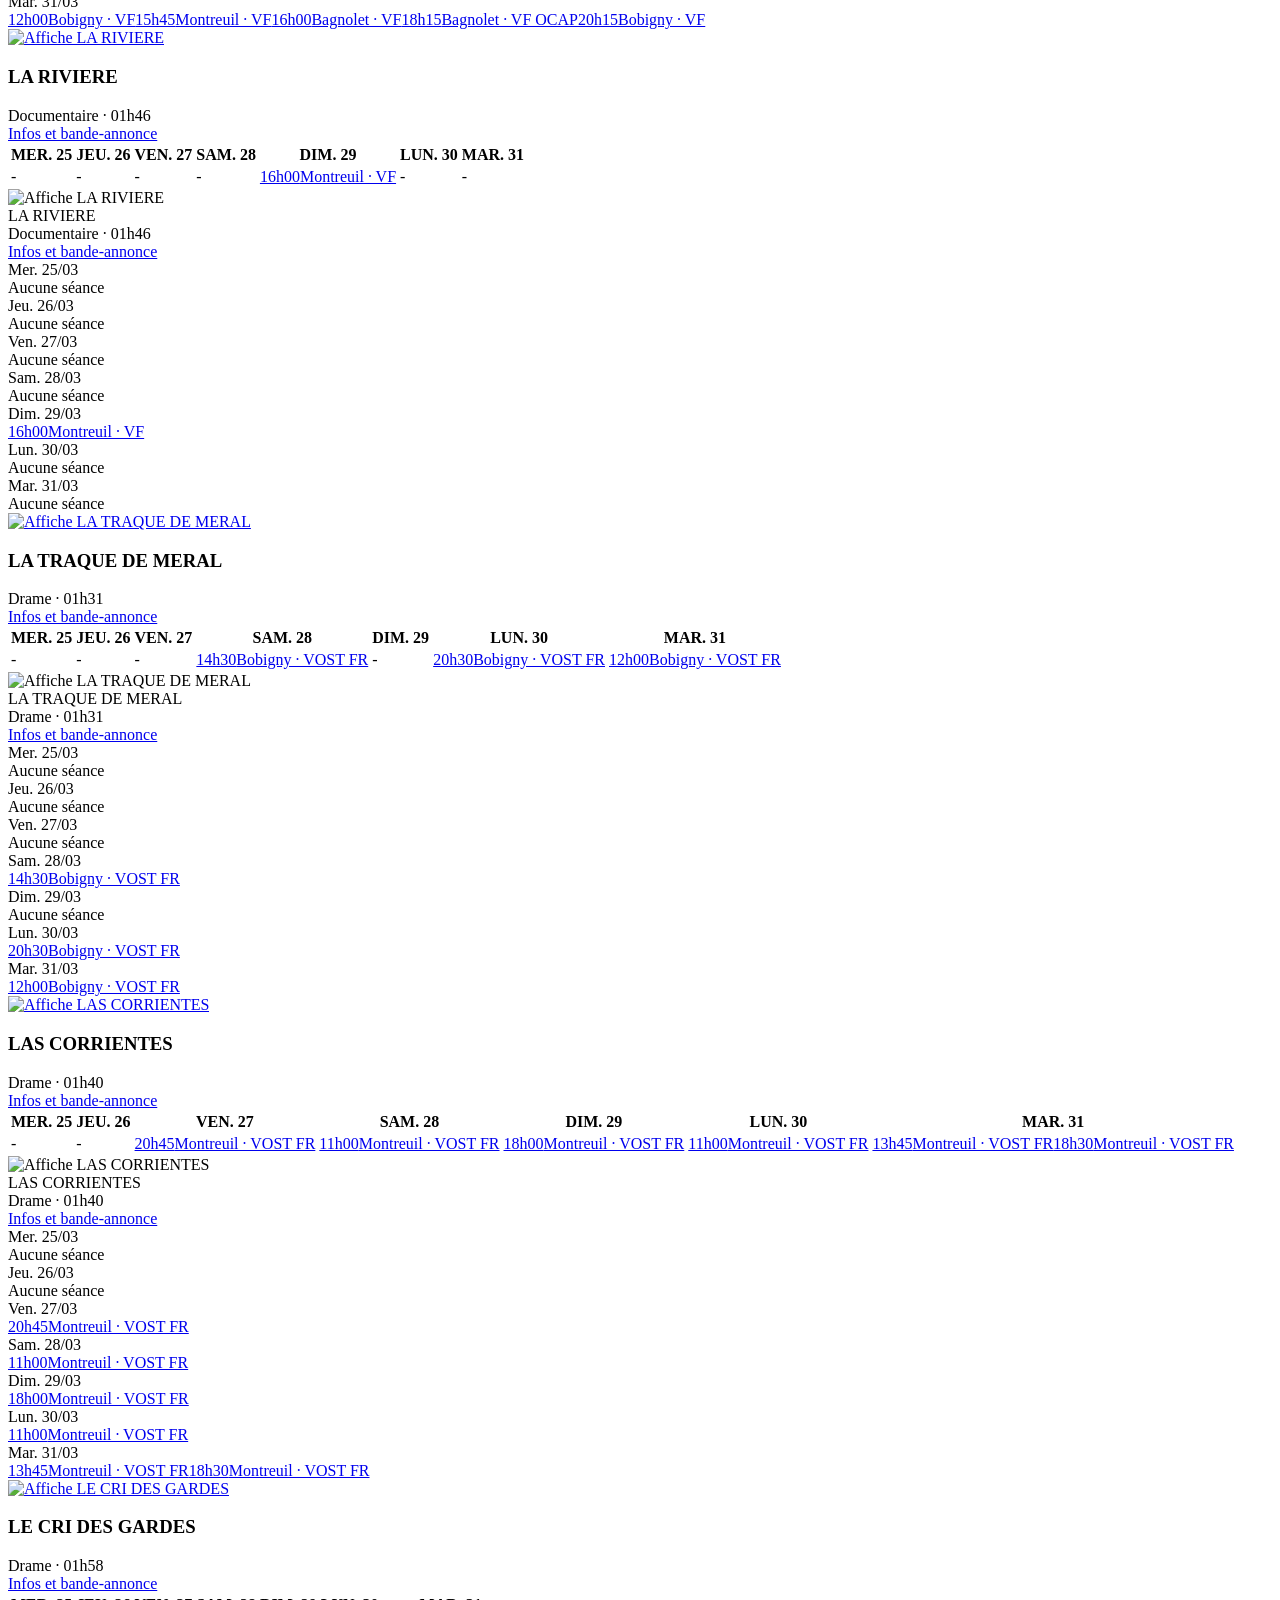
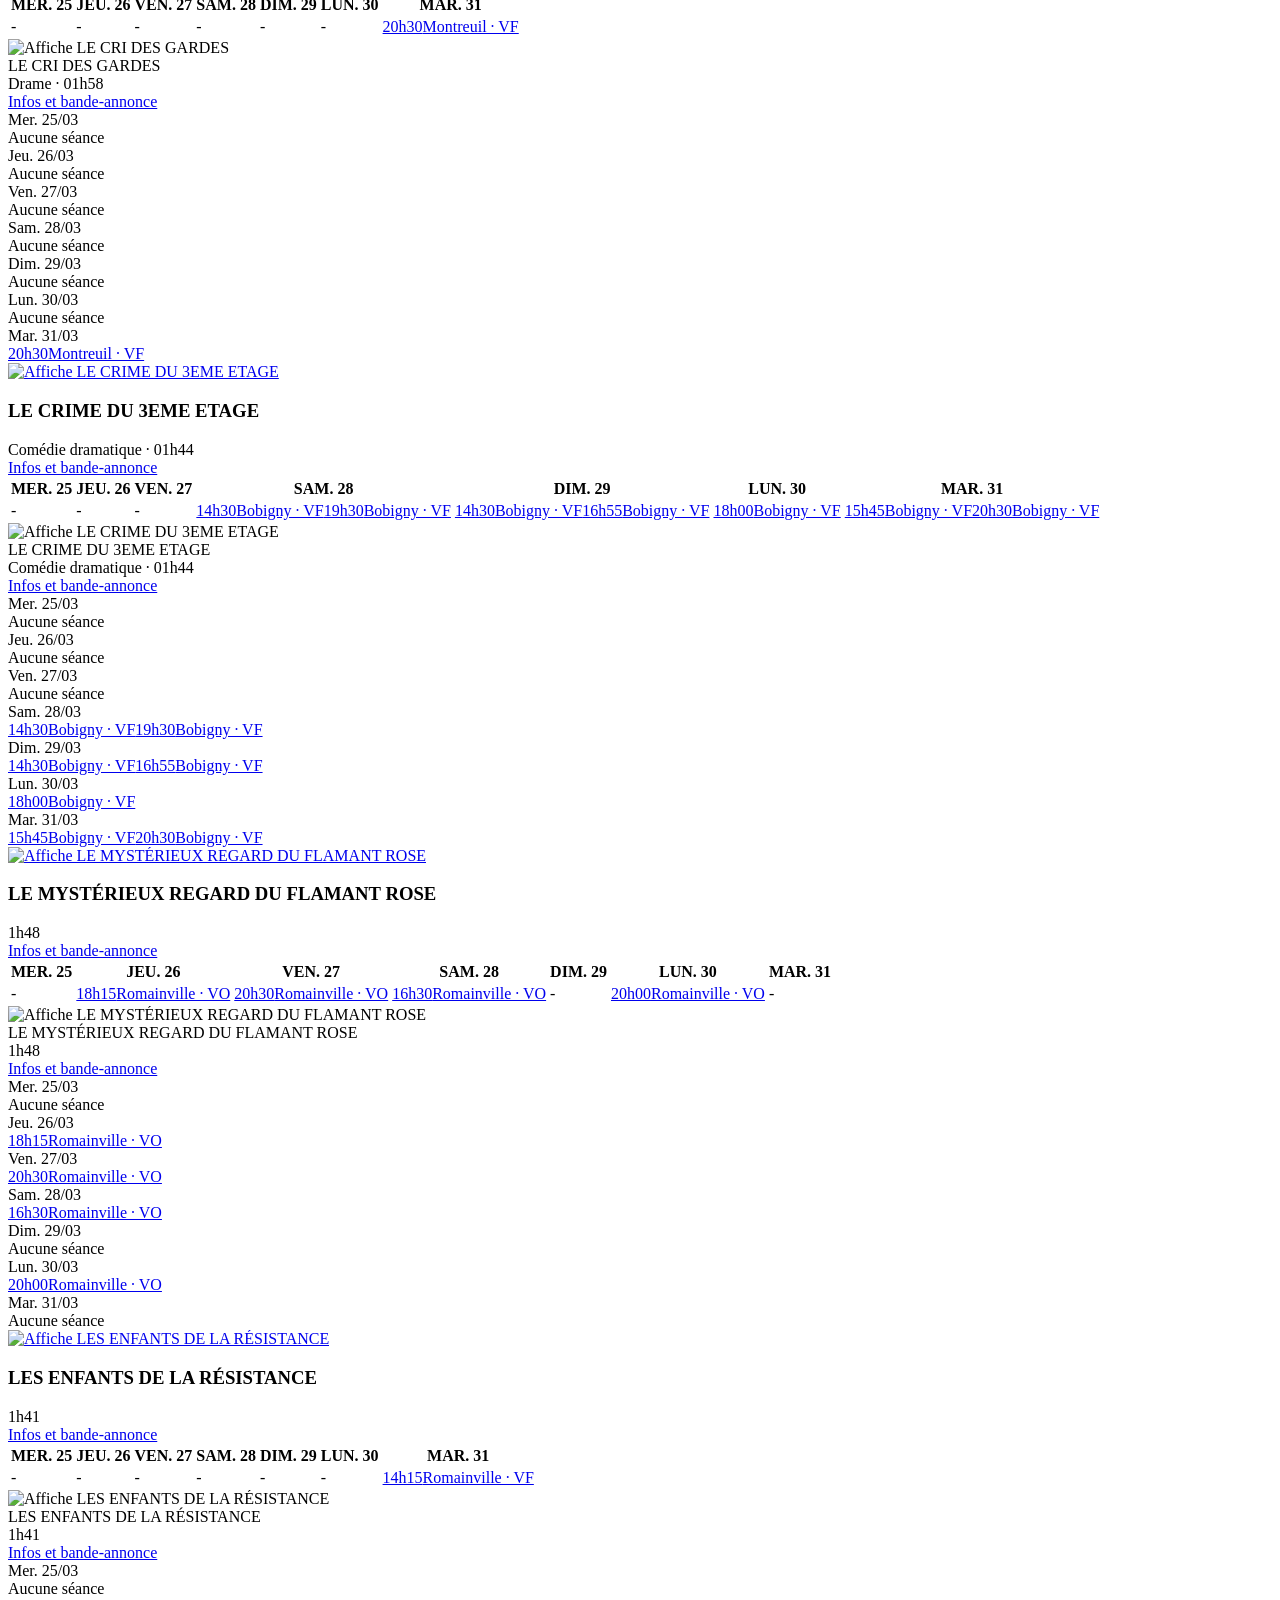
==== commit 00d40d2f: "UI v8: time range filter with histogram and dual slider" ====
--- a/public/index.html
+++ b/public/index.html
@@ -6,8 +6,7 @@
   <title>Cinémas d'Est Ensemble</title>
   <link rel="icon" type="image/svg+xml" href="./Logo_Est.svg" />
   <link rel="shortcut icon" href="./Logo_Est.svg" />
-  <link rel="stylesheet" href="./styles.css?v=filters5" />
-  <link rel="stylesheet" href="./styles.v5.patch.css?v=filters5" />
+  <link rel="stylesheet" href="./styles.css?v=filters8" />
 </head>
 <body>
   <header class="site-header">
@@ -41,6 +40,6 @@
     </section>
   </main>
   <div id="info-modal-mount"></div>
-  <script src="./app.js?v=filters7" defer></script>
+  <script src="./app.js?v=filters8" defer></script>
 </body>
 </html>
--- a/public/styles.css
+++ b/public/styles.css
@@ -1,701 +1,172 @@
 
-:root {
-  --bg: #f4f4f4;
-  --card: #ffffff;
-  --text: #111111;
-  --muted: #666666;
-  --border: #dddddd;
-  --black: #111111;
-  --pill: #efefef;
-  --accent: #1f1f1f;
-  --shadow: 0 10px 24px rgba(0, 0, 0, 0.08);
-  --radius: 14px;
-}
-* { box-sizing: border-box; }
-html, body {
-  margin: 0;
-  padding: 0;
-  background: var(--bg);
-  color: var(--text);
-  font-family: Arial, Helvetica, sans-serif;
-}
-a { color: inherit; }
-.site-header {
-  background: var(--black);
-  color: #fff;
-  padding: 18px 20px;
-  position: sticky;
-  top: 0;
-  z-index: 30;
-}
-.header-inner {
-  max-width: 1320px;
-  margin: 0 auto;
-  display: flex;
-  gap: 16px;
-  justify-content: space-between;
-  align-items: center;
+
+/* V8 – filtre horaire double curseur + histogramme */
+.controls-row {
+  display: flex;
+  align-items: flex-start;
+  gap: 12px;
   flex-wrap: wrap;
 }
-.header-copy {
-  display: flex;
-  flex-direction: column;
-  gap: 6px;
-}
-.site-header h1 {
-  margin: 0;
-  font-size: 28px;
-}
-.subtitle-row {
-  display: flex;
-  align-items: center;
-  gap: 8px;
-  flex-wrap: wrap;
-}
-.subtitle {
-  margin: 0;
-  color: #cfcfcf;
-  font-size: 14px;
-}
-.info-trigger-btn {
-  appearance: none;
-  border: 1px solid rgba(255,255,255,0.35);
-  background: transparent;
-  color: white;
-  width: 22px;
-  height: 22px;
-  border-radius: 999px;
-  font-size: 12px;
-  cursor: pointer;
-  padding: 0;
-}
-.view-switch {
-  display: flex;
-  gap: 10px;
-  flex-wrap: wrap;
-}
-.view-btn {
-  appearance: none;
-  border: 1px solid rgba(255,255,255,0.28);
-  background: transparent;
-  color: white;
-  border-radius: 999px;
-  padding: 10px 14px;
-  cursor: pointer;
-  font-size: 14px;
-}
-.view-btn.is-active {
-  background: white;
-  color: var(--black);
-  border-color: white;
-}
-.page {
-  max-width: 1320px;
-  margin: 0 auto;
-  padding: 20px;
-}
-.intro {
-  margin-bottom: 20px;
-}
-.page-search {
-  display: flex;
-  gap: 10px;
-  align-items: stretch;
-  flex-wrap: wrap;
-}
-.page-search-box {
-  position: relative;
-  flex: 1 1 360px;
-}
-.page-search-input {
-  width: 100%;
+
+.controls-row--primary {
+  align-items: flex-start;
+}
+
+.time-filter {
+  flex: 1 1 420px;
+  min-width: min(100%, 340px);
+  background: #ffffff;
   border: 1px solid var(--border);
   border-radius: 12px;
+  padding: 10px 12px 12px;
+}
+
+.time-filter-head {
+  display: flex;
+  align-items: baseline;
+  justify-content: space-between;
+  gap: 10px;
+  margin-bottom: 8px;
+}
+
+.time-filter-title {
+  font-size: 13px;
+  font-weight: 700;
+}
+
+.time-filter-range-label {
+  font-size: 12px;
+  color: var(--muted);
+}
+
+.time-filter-inputs {
+  display: flex;
+  gap: 10px;
+  margin-bottom: 10px;
+  flex-wrap: wrap;
+}
+
+.time-filter-label {
+  display: flex;
+  flex-direction: column;
+  gap: 4px;
+  font-size: 12px;
+  color: var(--muted);
+}
+
+.time-filter-time-input {
+  border: 1px solid var(--border);
+  border-radius: 8px;
   background: #fff;
   color: var(--text);
-  padding: 12px 16px;
-  font-size: 14px;
-}
-.page-search-input.is-error {
-  border-color: #b33636;
-  box-shadow: 0 0 0 1px rgba(179,54,54,0.12);
-}
-.page-search-status {
-  position: absolute;
-  right: 12px;
-  top: 50%;
-  transform: translateY(-50%);
-  color: #b33636;
-  font-size: 12px;
+  padding: 7px 9px;
+  font-size: 13px;
+  min-width: 112px;
+}
+
+.time-filter-chart-wrap {
+  position: relative;
+  height: 96px;
+}
+
+.time-filter-bars {
+  position: absolute;
+  inset: 0 0 16px 0;
+  display: flex;
+  align-items: end;
+  gap: 2px;
   pointer-events: none;
-  background: rgba(255,255,255,0.9);
-  padding-left: 8px;
-}
-.page-search-btn {
+}
+
+.time-filter-bar {
+  flex: 1 1 0;
+  background: #d8d8d8;
+  border-radius: 3px 3px 0 0;
+  opacity: 0.85;
+}
+
+.time-filter-bar.is-in-range {
+  background: #111111;
+}
+
+.time-filter-track {
+  position: absolute;
+  left: 0;
+  right: 0;
+  bottom: 10px;
+  height: 4px;
+  background: #d9d9d9;
+  border-radius: 999px;
+}
+
+.time-filter-active-track {
+  position: absolute;
+  top: 0;
+  bottom: 0;
+  background: #111111;
+  border-radius: 999px;
+}
+
+.time-filter-sliders {
+  position: absolute;
+  inset: auto 0 0 0;
+  height: 24px;
+}
+
+.time-filter-range {
+  -webkit-appearance: none;
   appearance: none;
-  border: 1px solid var(--accent);
-  background: var(--accent);
-  color: #fff;
-  border-radius: 12px;
-  padding: 0 16px;
-  font-size: 14px;
-  font-weight: 700;
+  position: absolute;
+  left: 0;
+  right: 0;
+  bottom: 0;
+  width: 100%;
+  margin: 0;
+  background: transparent;
+  pointer-events: none;
+}
+
+.time-filter-range::-webkit-slider-thumb {
+  -webkit-appearance: none;
+  appearance: none;
+  width: 16px;
+  height: 16px;
+  border-radius: 999px;
+  background: #ffffff;
+  border: 2px solid #111111;
+  box-shadow: 0 1px 4px rgba(0,0,0,0.12);
+  pointer-events: auto;
   cursor: pointer;
 }
-.movies-container {
-  display: flex;
-  flex-direction: column;
-  gap: 24px;
-}
-.movies-container.view-line .movie-list-card { display: grid; }
-.movie-list-card {
-  display: none;
-  grid-template-columns: 150px 1fr;
-  gap: 16px;
-  background: var(--card);
-  border: 1px solid var(--border);
-  border-radius: var(--radius);
-  box-shadow: var(--shadow);
-  padding: 14px;
-  align-items: start;
-}
-.poster-wrap { align-self: start; }
-.poster-wrap img {
-  width: 100%;
-  display: block;
-  border-radius: 10px;
-}
-.movie-content { min-width: 0; }
-.movie-title {
-  margin: 0 0 6px;
-  font-size: 26px;
-  line-height: 1.1;
-}
-.movie-meta {
+
+.time-filter-range::-moz-range-thumb {
+  width: 16px;
+  height: 16px;
+  border-radius: 999px;
+  background: #ffffff;
+  border: 2px solid #111111;
+  box-shadow: 0 1px 4px rgba(0,0,0,0.12);
+  pointer-events: auto;
+  cursor: pointer;
+}
+
+.time-filter-range::-webkit-slider-runnable-track {
+  height: 24px;
+  background: transparent;
+}
+
+.time-filter-range::-moz-range-track {
+  height: 24px;
+  background: transparent;
+  border: none;
+}
+
+.time-filter-axis {
+  display: flex;
+  justify-content: space-between;
+  font-size: 11px;
   color: var(--muted);
-  font-size: 15px;
-  margin-bottom: 12px;
-}
-.movie-links {
-  display: flex;
-  gap: 10px;
-  flex-wrap: wrap;
-  margin-bottom: 12px;
-}
-.btn {
-  display: inline-block;
-  text-decoration: none;
-  background: var(--accent);
-  color: white;
-  border-radius: 10px;
-  padding: 10px 14px;
-  font-size: 14px;
-}
-.schedule-wrap {
-  width: 100%;
-  overflow-x: auto;
-}
-.schedule {
-  width: 100%;
-  border-collapse: collapse;
-  table-layout: fixed;
-}
-.schedule th,
-.schedule td {
-  border: 1px solid var(--border);
-  vertical-align: top;
-  padding: 7px;
-}
-.schedule th {
-  background: #fafafa;
-  text-align: left;
-  font-size: 12px;
-  line-height: 1.1;
-}
-.schedule td { min-height: 84px; }
-.schedule-item,
-.grid-show {
-  display: block;
-  text-decoration: none;
-  border-radius: 10px;
-  padding: 7px 8px;
-  margin-bottom: 6px;
-  line-height: 1.2;
-  color: #111;
-}
-.schedule-item:hover,
-.grid-show:hover { filter: brightness(0.96); }
-.schedule-time,
-.grid-show-time {
-  display: block;
-  font-size: 14px;
-  font-weight: 700;
-}
-.schedule-sub,
-.grid-show-sub {
-  display: block;
   margin-top: 2px;
-  font-size: 13px;
-  font-weight: 400;
-}
-.empty { color: #999; font-size: 11px; }
-.schedule-item--pantin,
-.grid-show--pantin,
-.filter-chip--pantin { background: #F7BE91; }
-.schedule-item--romainville,
-.grid-show--romainville,
-.filter-chip--romainville { background: #D9B081; }
-.schedule-item--bagnolet,
-.grid-show--bagnolet,
-.filter-chip--bagnolet { background: #E9E5A0; }
-.schedule-item--montreuil,
-.grid-show--montreuil,
-.filter-chip--montreuil { background: #FFF98A; }
-.schedule-item--bondy,
-.grid-show--bondy,
-.filter-chip--bondy { background: #E2A7CC; color: #111; }
-.schedule-item--bobigny,
-.grid-show--bobigny,
-.filter-chip--bobigny { background: #8ACCFF; }
-.schedule-item--default,
-.grid-show--default { background: var(--pill); }
-.movies-container.view-grid {
-  display: grid;
-  grid-template-columns: repeat(auto-fill, minmax(180px, 1fr));
-  gap: 18px;
-}
-.movies-container.view-grid .movie-list-card { display: none !important; }
-.movies-container.view-grid .movie-grid-card { display: block; }
-.movie-grid-card {
-  display: none;
-  position: relative;
-  border-radius: 14px;
-  overflow: hidden;
-  background: #000;
-  min-height: 270px;
-  box-shadow: var(--shadow);
-}
-.movie-grid-poster {
-  width: 100%;
-  aspect-ratio: 2 / 3;
-  object-fit: cover;
-  display: block;
-}
-.movie-grid-overlay {
-  position: absolute;
-  inset: 0;
-  background: linear-gradient(to top, rgba(0,0,0,0.94), rgba(0,0,0,0.44) 42%, rgba(0,0,0,0.10));
-  color: white;
-  display: flex;
-  flex-direction: column;
-  justify-content: flex-end;
-  padding: 12px;
-  opacity: 0;
-  transition: opacity 0.2s ease;
-}
-.movie-grid-card:hover .movie-grid-overlay,
-.movie-grid-card.open .movie-grid-overlay { opacity: 1; }
-.movie-grid-title {
-  font-size: 15px;
-  font-weight: bold;
-  line-height: 1.2;
-  margin-bottom: 6px;
-}
-.movie-grid-meta {
-  font-size: 12px;
-  color: #ddd;
-  margin-bottom: 8px;
-}
-.movie-grid-actions {
-  display: flex;
-  gap: 8px;
-  flex-wrap: wrap;
-  margin-bottom: 10px;
-}
-.grid-btn {
-  display: inline-block;
-  text-decoration: none;
-  background: rgba(255,255,255,0.14);
-  color: white;
-  border: 1px solid rgba(255,255,255,0.22);
-  border-radius: 999px;
-  padding: 7px 10px;
-  font-size: 12px;
-}
-.grid-scroll {
-  max-height: 46%;
-  overflow: auto;
-  padding-right: 4px;
-}
-.grid-day-block { margin-bottom: 10px; }
-.grid-day-title {
-  font-size: 12px;
-  font-weight: bold;
-  text-transform: uppercase;
-  color: #fff;
-  margin-bottom: 4px;
-}
-.top-controls {
-  display: flex;
-  flex-direction: column;
-  gap: 12px;
-  margin-bottom: 16px;
-}
-.week-switcher { width: 100%; }
-.week-select {
-  width: 100%;
-  max-width: 340px;
-  padding: 10px 12px;
-  border: 1px solid var(--border);
-  border-radius: 10px;
-  background: #ffffff;
-  color: var(--text);
-  font-size: 14px;
-}
-.filter-bar {
-  display: flex;
-  align-items: center;
-  gap: 12px;
-  flex-wrap: wrap;
-}
-.filter-open-btn {
-  appearance: none;
-  border: 1px solid var(--black);
-  background: var(--black);
-  color: #ffffff;
-  border-radius: 999px;
-  padding: 9px 14px;
-  cursor: pointer;
-  font-size: 14px;
-  font-weight: 700;
-}
-.filter-summary {
-  display: flex;
-  align-items: center;
-  gap: 8px;
-  flex-wrap: wrap;
-  min-height: 34px;
-}
-.filter-summary-empty {
-  color: var(--muted);
-  font-size: 13px;
-}
-.filter-chip {
-  display: inline-flex;
-  align-items: center;
-  min-height: 24px;
-  padding: 2px 9px;
-  border-radius: 999px;
-  font-size: 12px;
-  line-height: 1;
-  border: 1px solid rgba(0,0,0,0.08);
-}
-.filter-chip--date {
-  background: #efefef;
-}
-.filter-reset-inline-btn {
-  appearance: none;
-  border: 1px solid var(--border);
-  background: #ffffff;
-  color: var(--text);
-  border-radius: 999px;
-  padding: 4px 10px;
-  font-size: 12px;
-  cursor: pointer;
-}
-.filter-modal,
-.info-modal {
-  position: fixed;
-  inset: 0;
-  display: none;
-  z-index: 80;
-}
-.filter-modal.is-open,
-.info-modal.is-open { display: block; }
-.filter-modal__backdrop {
-  position: absolute;
-  inset: 0;
-  background: rgba(0, 0, 0, 0.42);
-}
-.filter-modal__panel {
-  position: relative;
-  z-index: 1;
-  width: min(760px, calc(100vw - 32px));
-  margin: 72px auto 0;
-  background: #ffffff;
-  color: var(--text);
-  border-radius: 16px;
-  box-shadow: 0 18px 48px rgba(0, 0, 0, 0.18);
-  padding: 18px;
-}
-.info-modal__panel { max-width: 860px; }
-.filter-modal__header {
-  display: flex;
-  align-items: center;
-  justify-content: space-between;
-  gap: 12px;
-  margin-bottom: 14px;
-}
-.filter-modal__title {
-  margin: 0;
-  font-size: 24px;
-  line-height: 1.1;
-}
-.filter-modal__close {
-  appearance: none;
-  border: none;
-  background: transparent;
-  color: var(--text);
-  font-size: 30px;
-  line-height: 1;
-  cursor: pointer;
-  padding: 0;
-}
-.filter-modal__section + .filter-modal__section { margin-top: 18px; }
-.filter-modal__subtitle {
-  font-size: 16px;
-  font-weight: 700;
-  text-align: left;
-  margin-bottom: 10px;
-}
-.filter-options-row {
-  display: flex;
-  align-items: center;
-  gap: 14px;
-  flex-wrap: wrap;
-}
-.filter-option {
-  --checkbox-color: var(--accent);
-  display: inline-flex;
-  align-items: center;
-  gap: 8px;
-  white-space: nowrap;
-  cursor: pointer;
-  user-select: none;
-}
-.filter-option--montreuil { --checkbox-color: #FFF98A; }
-.filter-option--pantin { --checkbox-color: #F7BE91; }
-.filter-option--romainville { --checkbox-color: #D9B081; }
-.filter-option--bagnolet { --checkbox-color: #E9E5A0; }
-.filter-option--bobigny { --checkbox-color: #8ACCFF; }
-.filter-option--bondy { --checkbox-color: #E2A7CC; }
-.filter-option--date { --checkbox-color: var(--accent); }
-.filter-option input {
-  position: absolute;
-  opacity: 0;
-  pointer-events: none;
-}
-.filter-box {
-  width: 18px;
-  height: 18px;
-  border-radius: 5px;
-  border: 2px solid var(--checkbox-color);
-  background: #ffffff;
-  display: inline-flex;
-  align-items: center;
-  justify-content: center;
-  flex: 0 0 auto;
-}
-.filter-box::after {
-  content: '';
-  width: 4px;
-  height: 8px;
-  border-right: 2px solid #ffffff;
-  border-bottom: 2px solid #ffffff;
-  transform: rotate(45deg) scale(0);
-  transition: transform 0.15s ease;
-}
-.filter-option input:checked + .filter-box { background: var(--checkbox-color); }
-.filter-option input:checked + .filter-box::after { transform: rotate(45deg) scale(1); }
-.filter-option-text {
-  font-size: 14px;
-  color: var(--text);
-}
-.filter-modal__actions {
-  display: flex;
-  justify-content: flex-end;
-  gap: 10px;
-  margin-top: 22px;
-}
-.filter-reset-btn,
-.filter-apply-btn {
-  appearance: none;
-  border-radius: 10px;
-  padding: 10px 14px;
-  font-size: 14px;
-  cursor: pointer;
-}
-.filter-reset-btn {
-  border: 1px solid var(--border);
-  background: #ffffff;
-  color: var(--text);
-}
-.filter-apply-btn {
-  border: 1px solid var(--accent);
-  background: var(--accent);
-  color: #ffffff;
-}
-.info-links-list {
-  margin: 0;
-  padding-left: 18px;
-  display: flex;
-  flex-direction: column;
-  gap: 10px;
-  line-height: 1.5;
-}
-.search-hit {
-  outline: 2px solid rgba(0, 0, 0, 0.55);
-  outline-offset: 4px;
-}
-@media (max-width: 980px) {
-  .movie-title { font-size: 22px; }
-}
-@media (max-width: 640px) {
-  .site-header { padding: 16px; }
-  .site-header h1 { font-size: 22px; }
-  .page { padding: 12px; }
-  .movie-list-card {
-    grid-template-columns: 72px 1fr;
-    gap: 10px;
-    padding: 12px;
-  }
-  .poster-wrap { width: 72px; }
-  .movie-content {
-    display: flex;
-    flex-direction: column;
-    min-width: 0;
-  }
-  .movie-title {
-    font-size: 15px;
-    margin-bottom: 5px;
-  }
-  .movie-meta {
-    font-size: 12px;
-    margin-bottom: 8px;
-  }
-  .movie-links { margin-bottom: 8px; }
-  .btn {
-    width: 100%;
-    text-align: center;
-    font-size: 12px;
-    padding: 8px 10px;
-  }
-  .schedule-wrap {
-    grid-column: 1 / -1;
-    margin-top: 2px;
-    overflow: hidden;
-  }
-  .schedule {
-    min-width: 0;
-    width: 100%;
-    table-layout: fixed;
-  }
-  .schedule th,
-  .schedule td { padding: 5px 3px; }
-  .schedule th {
-    font-size: 9px;
-    line-height: 1.1;
-  }
-  .schedule td { font-size: 9px; }
-  .schedule-item {
-    padding: 4px 3px;
-    margin-bottom: 4px;
-    border-radius: 6px;
-    line-height: 1.1;
-  }
-  .schedule-time {
-    font-size: 9px;
-    font-weight: 700;
-    word-break: break-word;
-  }
-  .schedule-sub {
-    font-size: 8px;
-    margin-top: 1px;
-    word-break: break-word;
-  }
-  .movies-container.view-grid {
-    grid-template-columns: repeat(2, minmax(0, 1fr));
-    gap: 12px;
-  }
-  .movie-grid-overlay { opacity: 1; }
-  .grid-scroll { max-height: 48%; }
-  .view-switch { width: 100%; }
-  .view-btn {
-    flex: 1 1 auto;
-    text-align: center;
-  }
-  .movie-list-card .movie-title {
-    font-size: 15px;
-    line-height: 1.05;
-  }
-  .movie-list-card .movie-links .btn {
-    width: auto;
-    display: inline-block;
-    align-self: flex-start;
-    font-size: 10px;
-    padding: 4px 6px;
-    border-radius: 6px;
-  }
-  .page-search { flex-direction: column; }
-  .page-search-btn { min-height: 42px; }
-  .filter-modal__panel {
-    width: calc(100vw - 20px);
-    margin-top: 18px;
-    padding: 14px;
-  }
-  .filter-modal__title { font-size: 20px; }
-  .filter-options-row { gap: 10px; }
-  .filter-option-text { font-size: 13px; }
-  .filter-modal__actions { flex-direction: column-reverse; }
-  .filter-reset-btn,
-  .filter-apply-btn { width: 100%; }
-}
-/* V6 – fusionne ce bloc à la fin de public/styles.css */
-.week-switcher {
-  width: fit-content;
-  max-width: 100%;
-}
-
-.week-select {
-  width: auto;
-  min-width: min(26ch, 100%);
-  max-width: 100%;
-  padding-right: 28px;
-}
-
-@media (max-width: 640px) {
-  .page-search {
-    gap: 8px;
-  }
-
-  .page-search-box {
-    flex: 1 1 auto;
-    min-height: 0;
-  }
-
-  .page-search-btn {
-    margin-top: 0;
-    align-self: stretch;
-  }
-
-  .week-switcher {
-    width: 100%;
-  }
-
-  .week-select {
-    width: 100%;
-    min-width: 0;
-  }
-}
-
-
-/* V7 – filtres en chips cliquables */
-.filter-open-btn {
-  display: none;
-}
-
-.filter-summary {
-  gap: 8px;
 }
 
 .filter-chip-toggle {
@@ -721,8 +192,36 @@
   background: #ffffff;
 }
 
+.filter-open-btn {
+  display: none;
+}
+
+@media (max-width: 900px) {
+  .controls-row--primary {
+    flex-direction: column;
+    align-items: stretch;
+  }
+
+  .time-filter {
+    width: 100%;
+    min-width: 0;
+  }
+}
+
 @media (max-width: 640px) {
-  .filter-summary {
-    gap: 6px;
-  }
-}
+  .time-filter {
+    padding: 10px;
+  }
+
+  .time-filter-inputs {
+    gap: 8px;
+  }
+
+  .time-filter-time-input {
+    min-width: 102px;
+  }
+
+  .time-filter-chart-wrap {
+    height: 86px;
+  }
+}
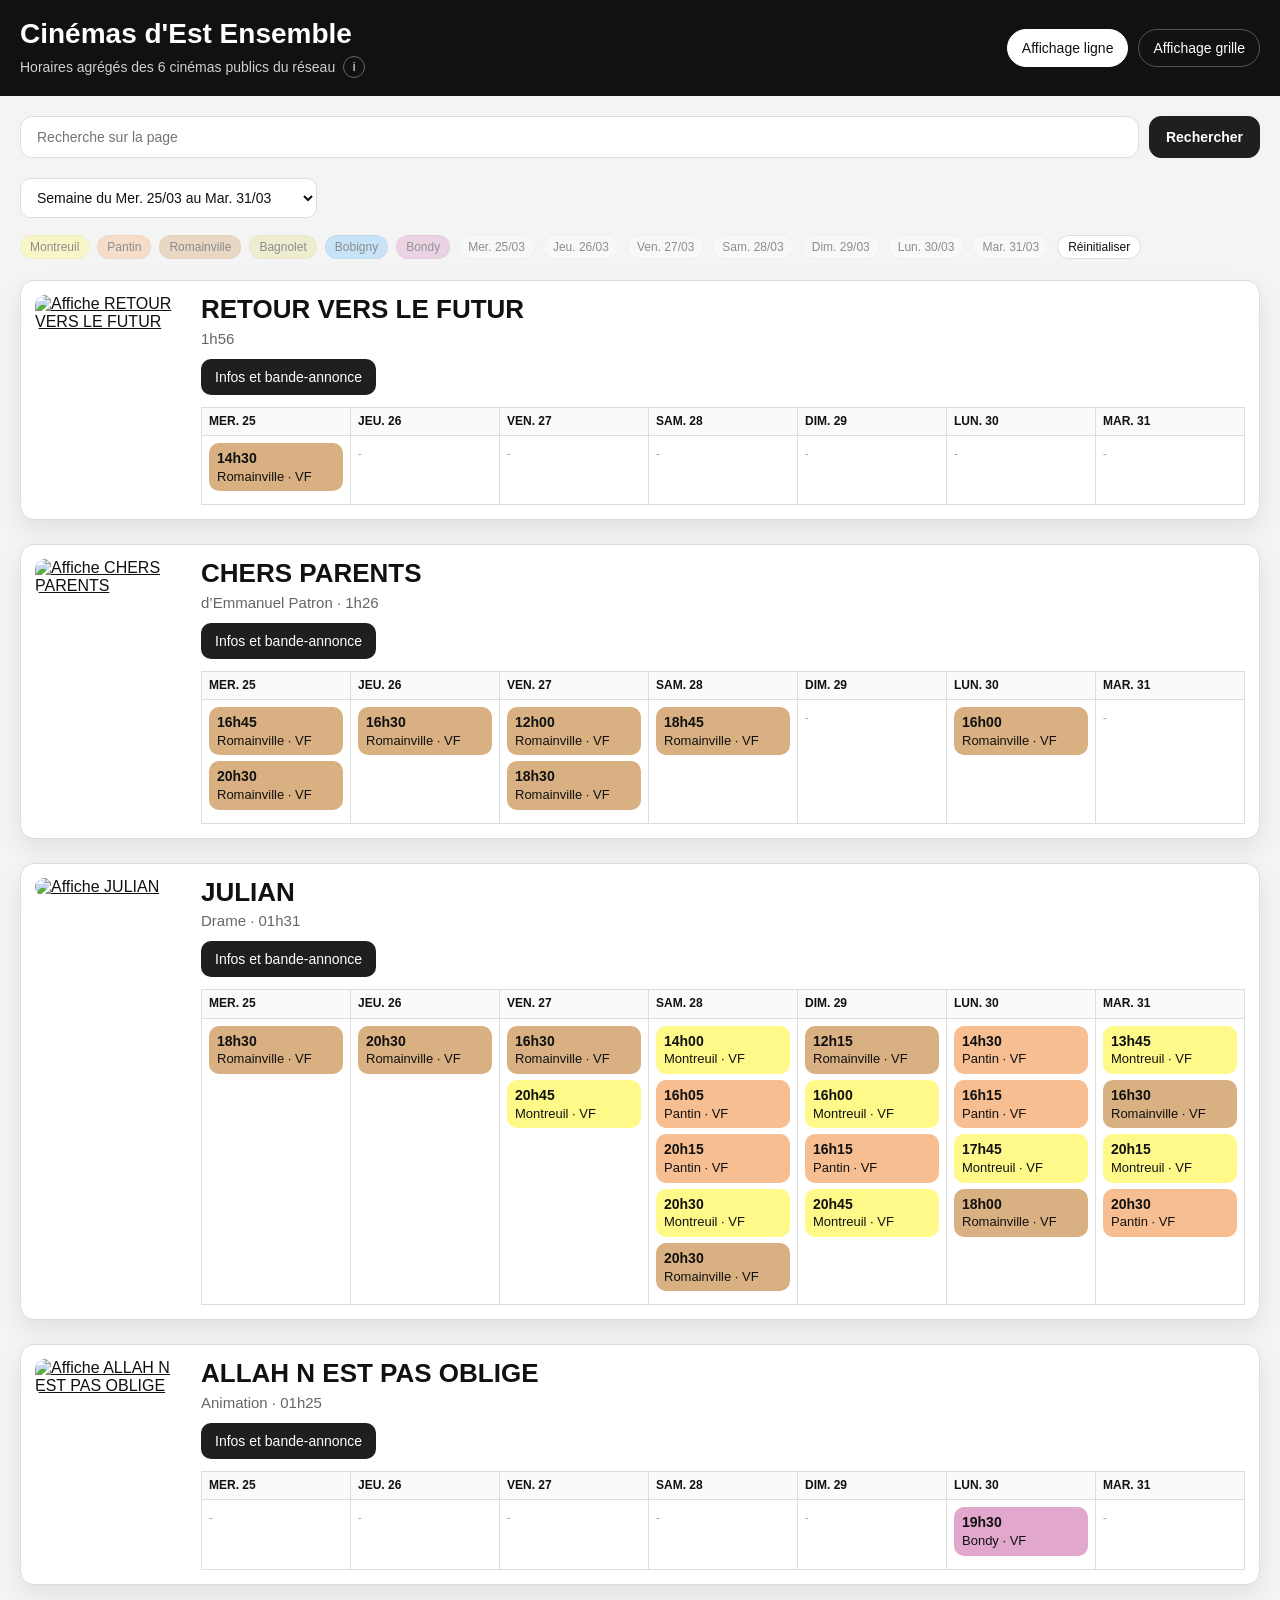
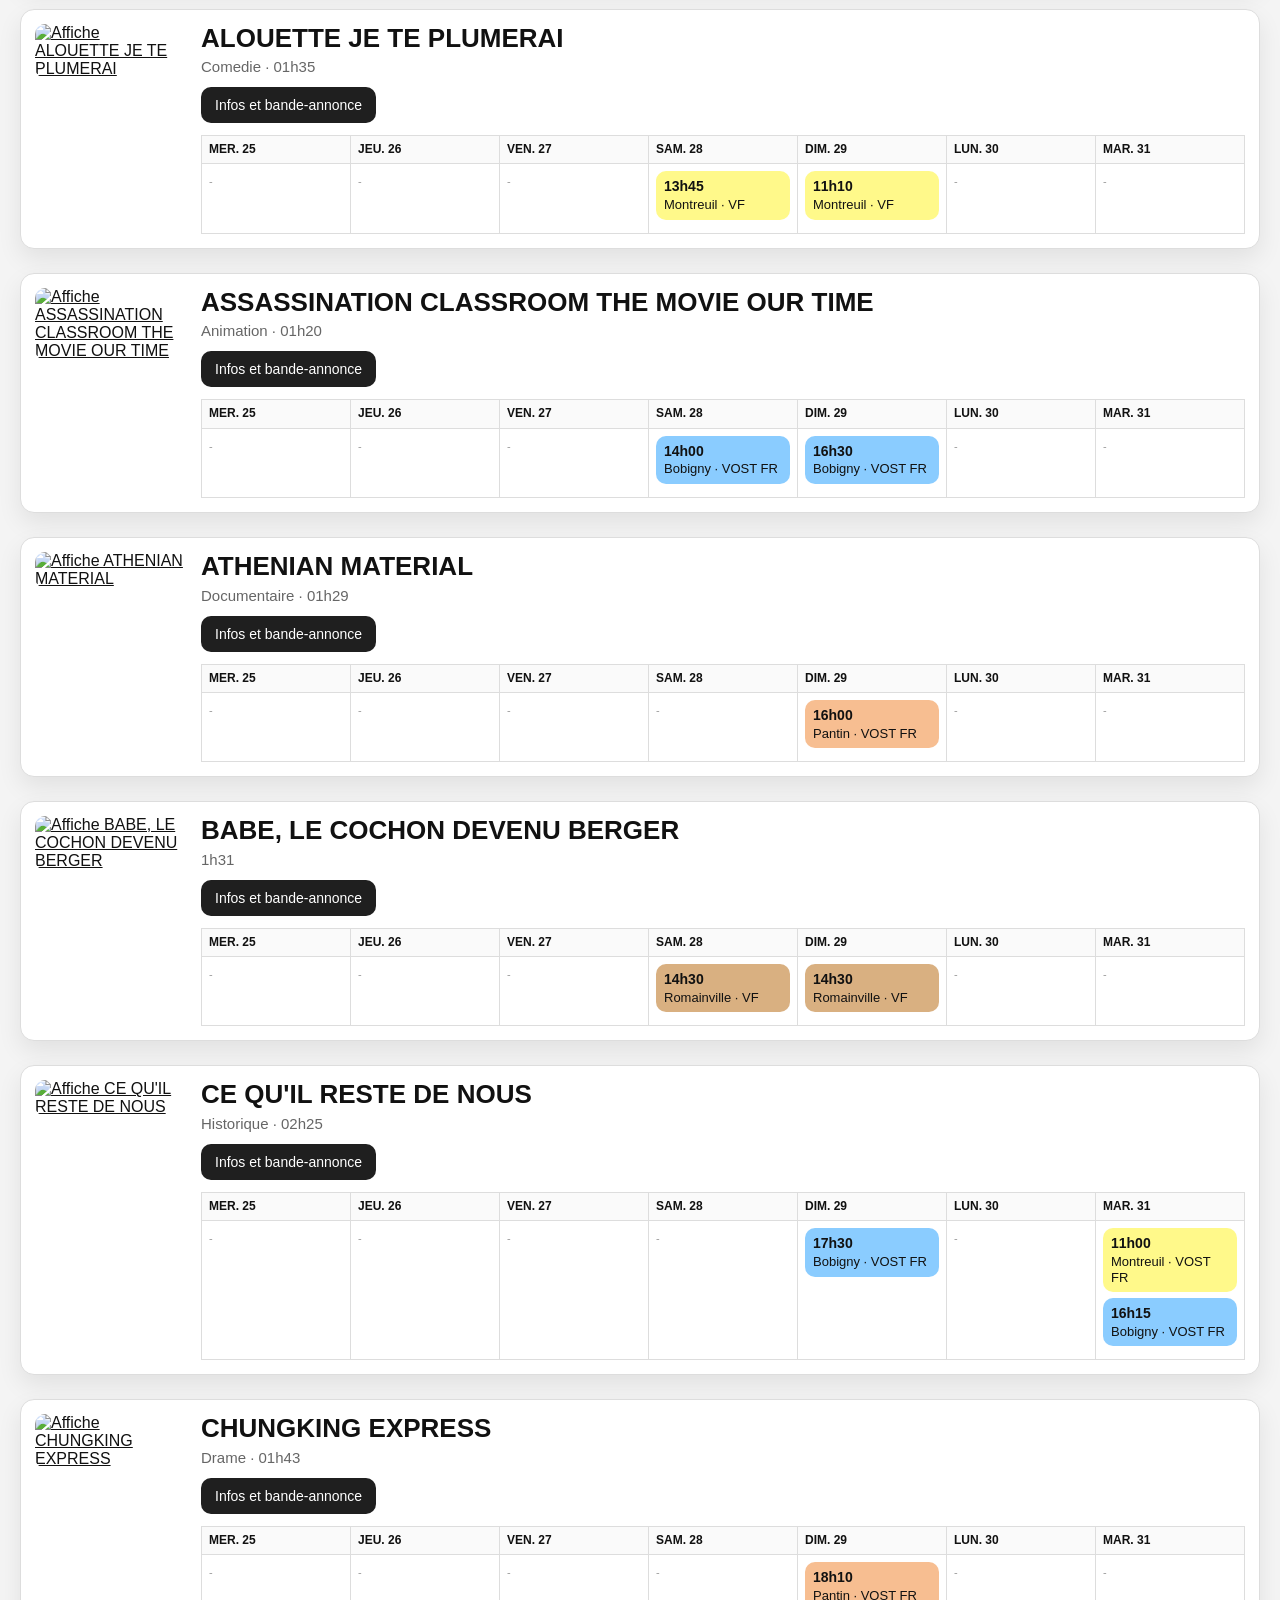
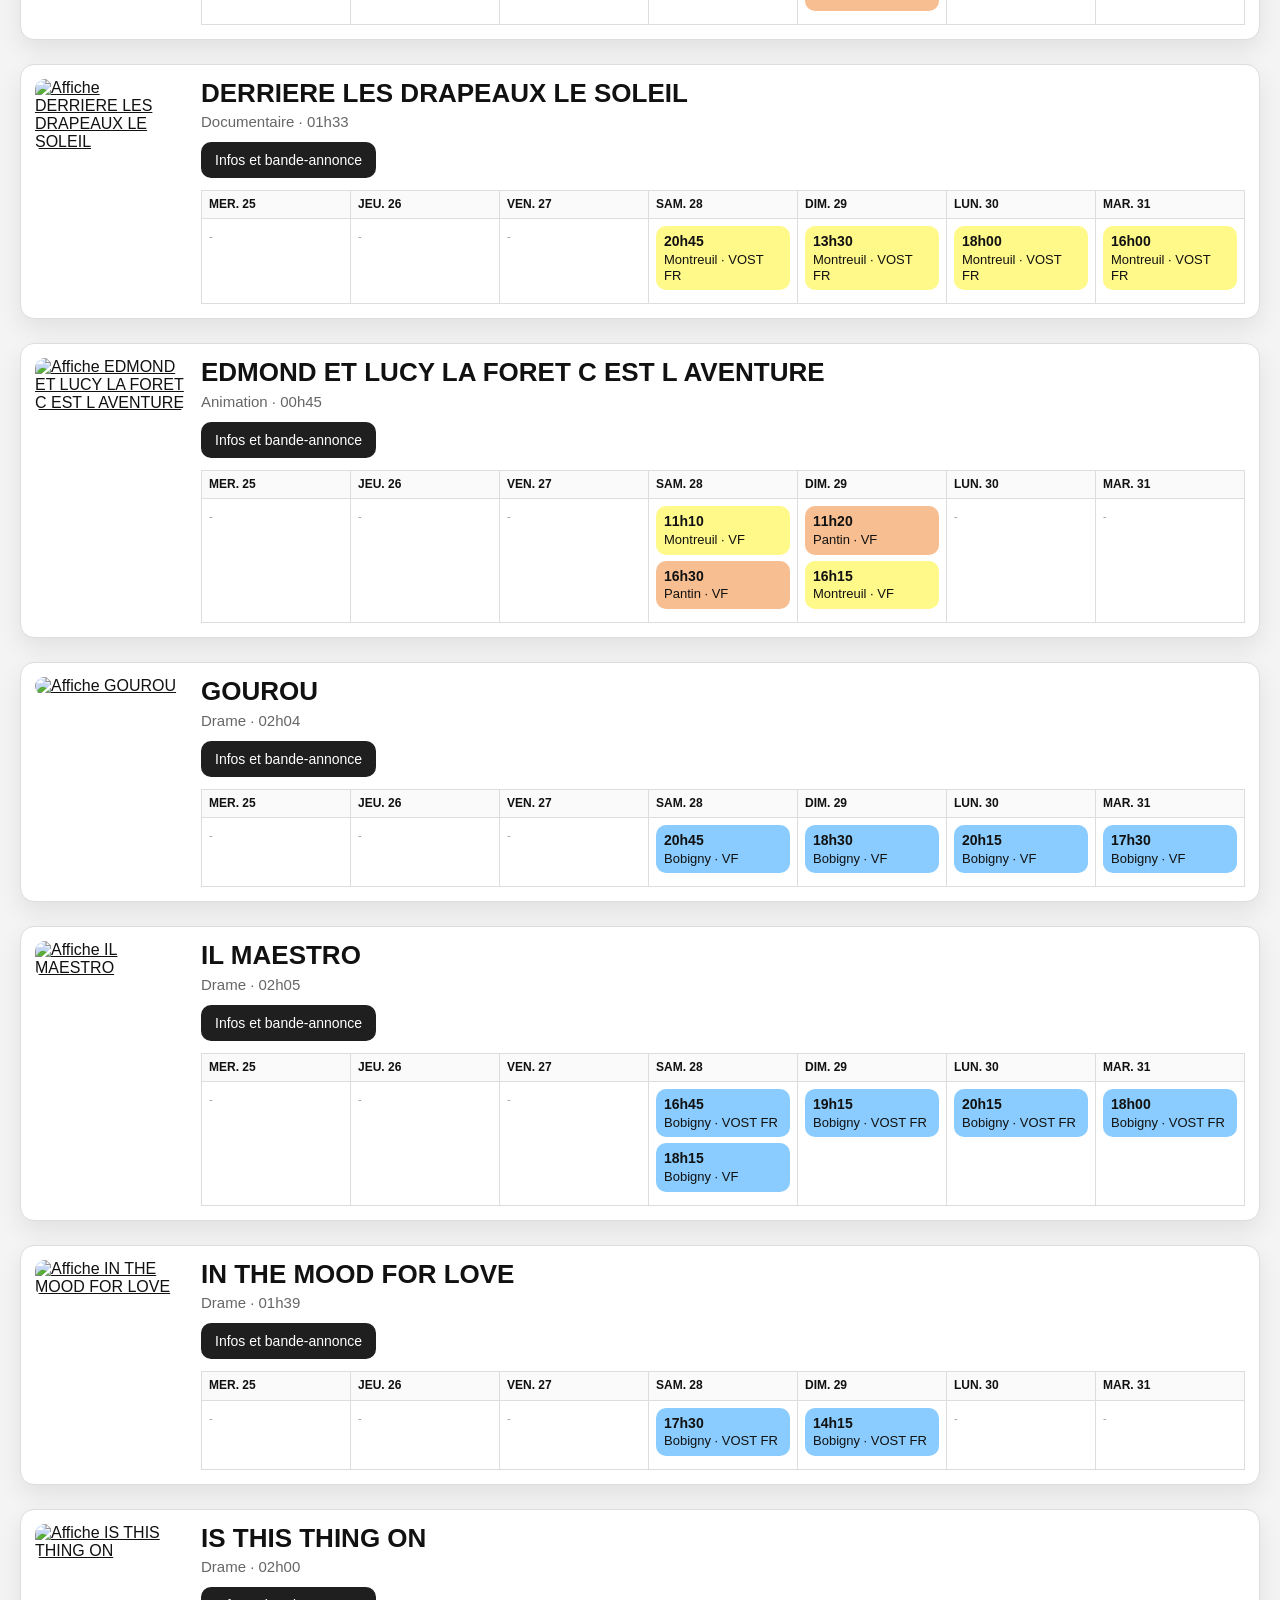
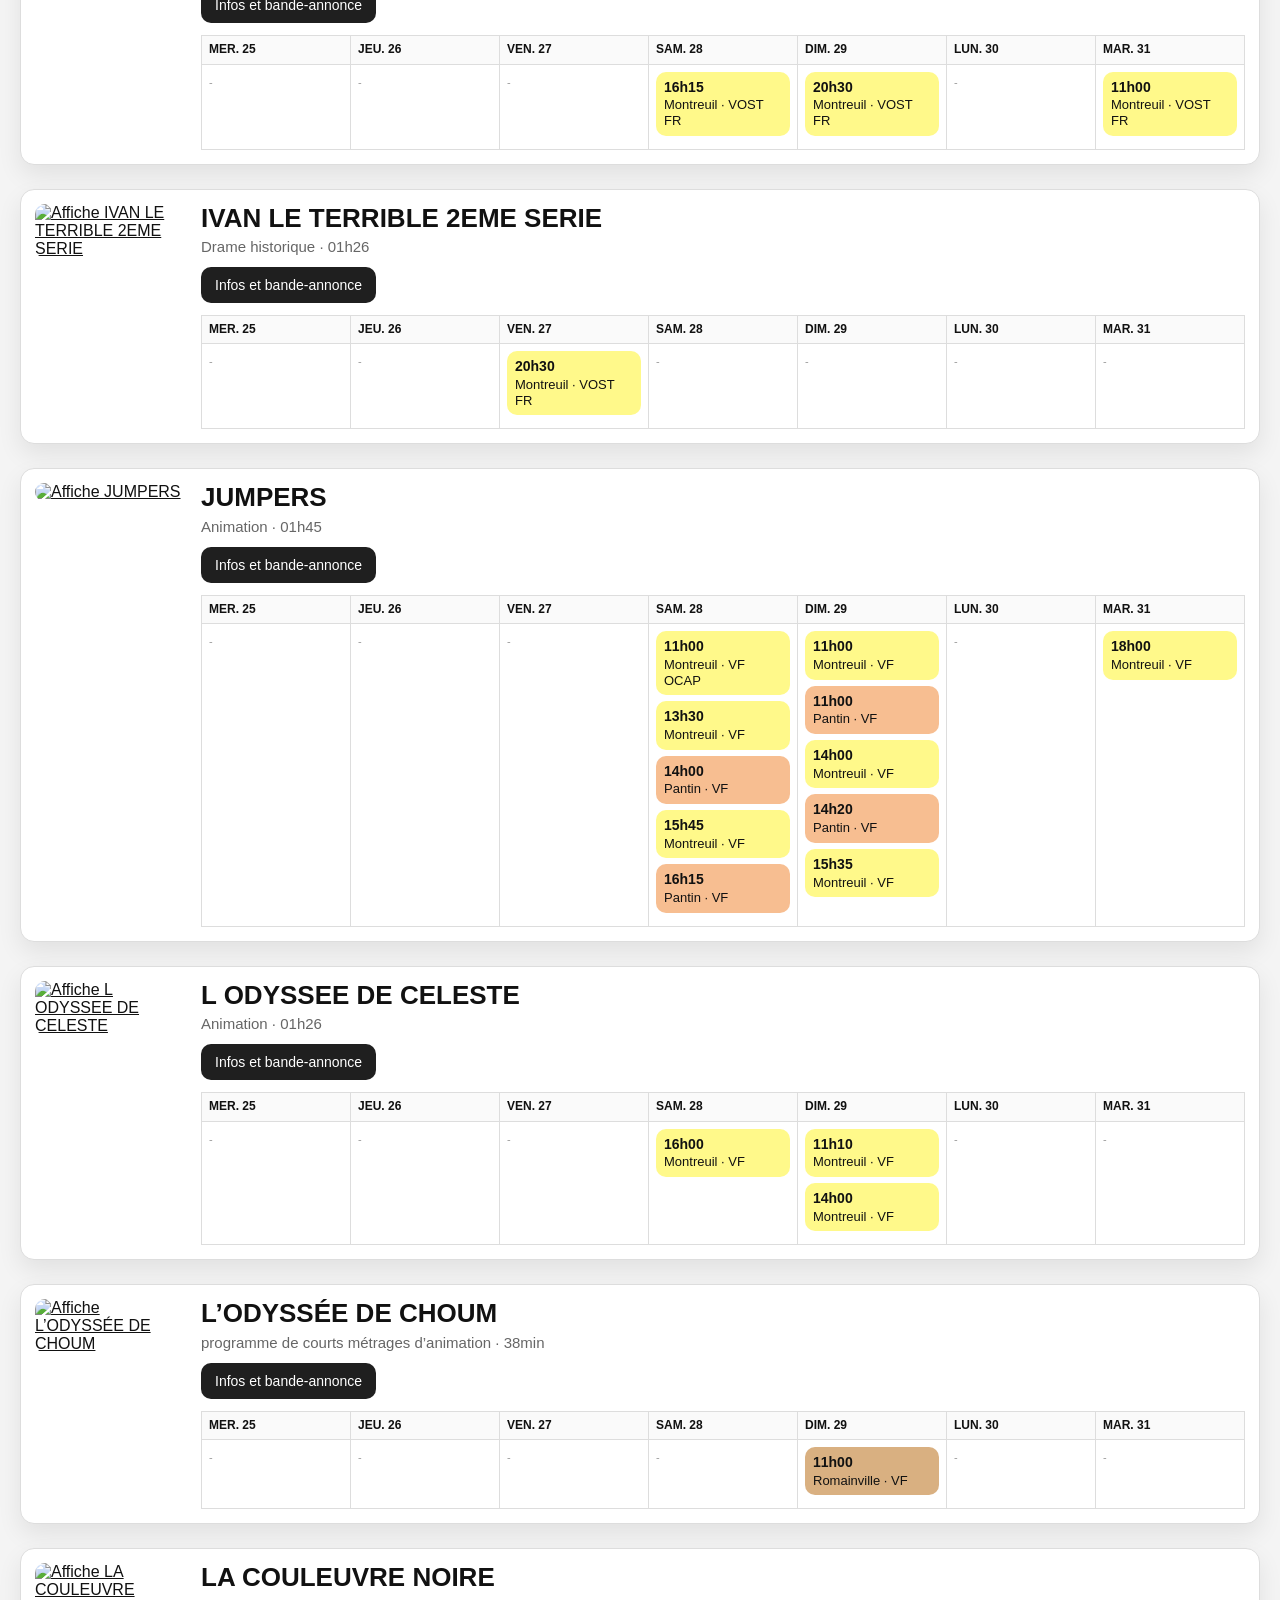
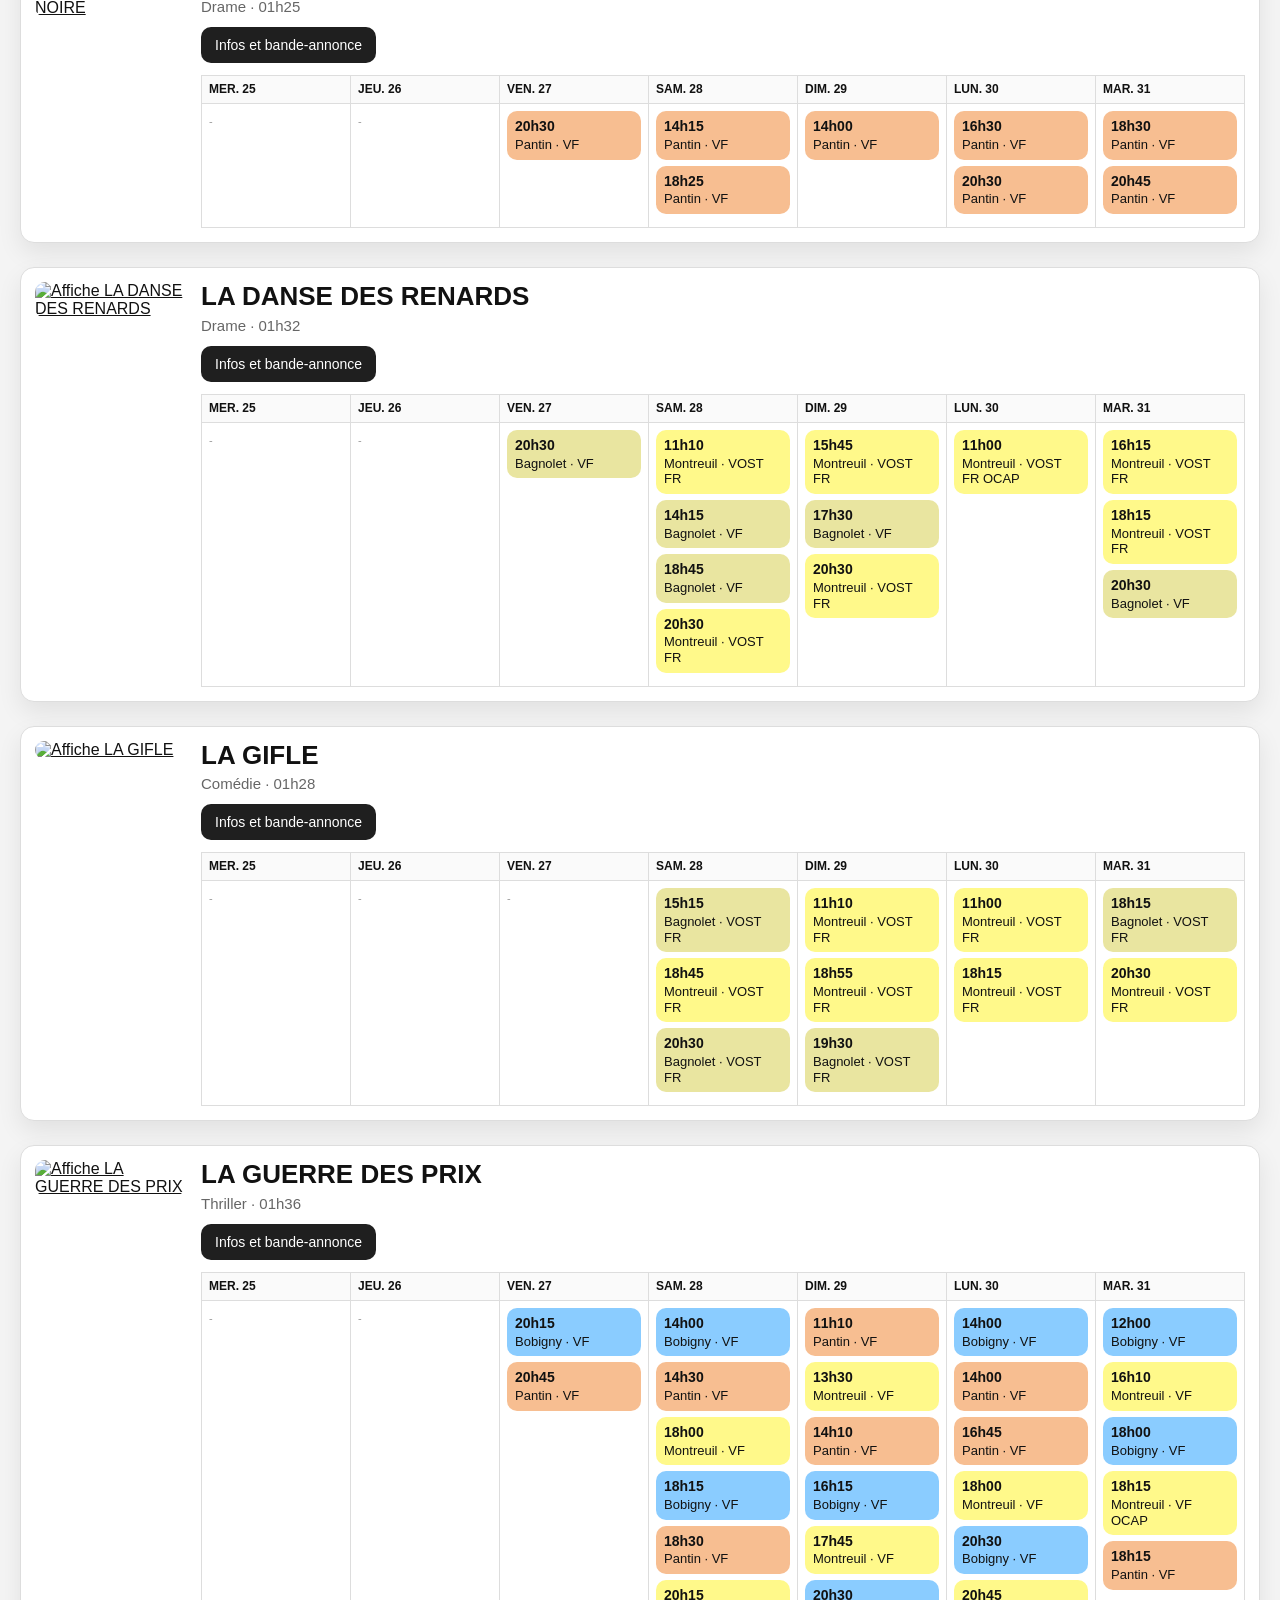
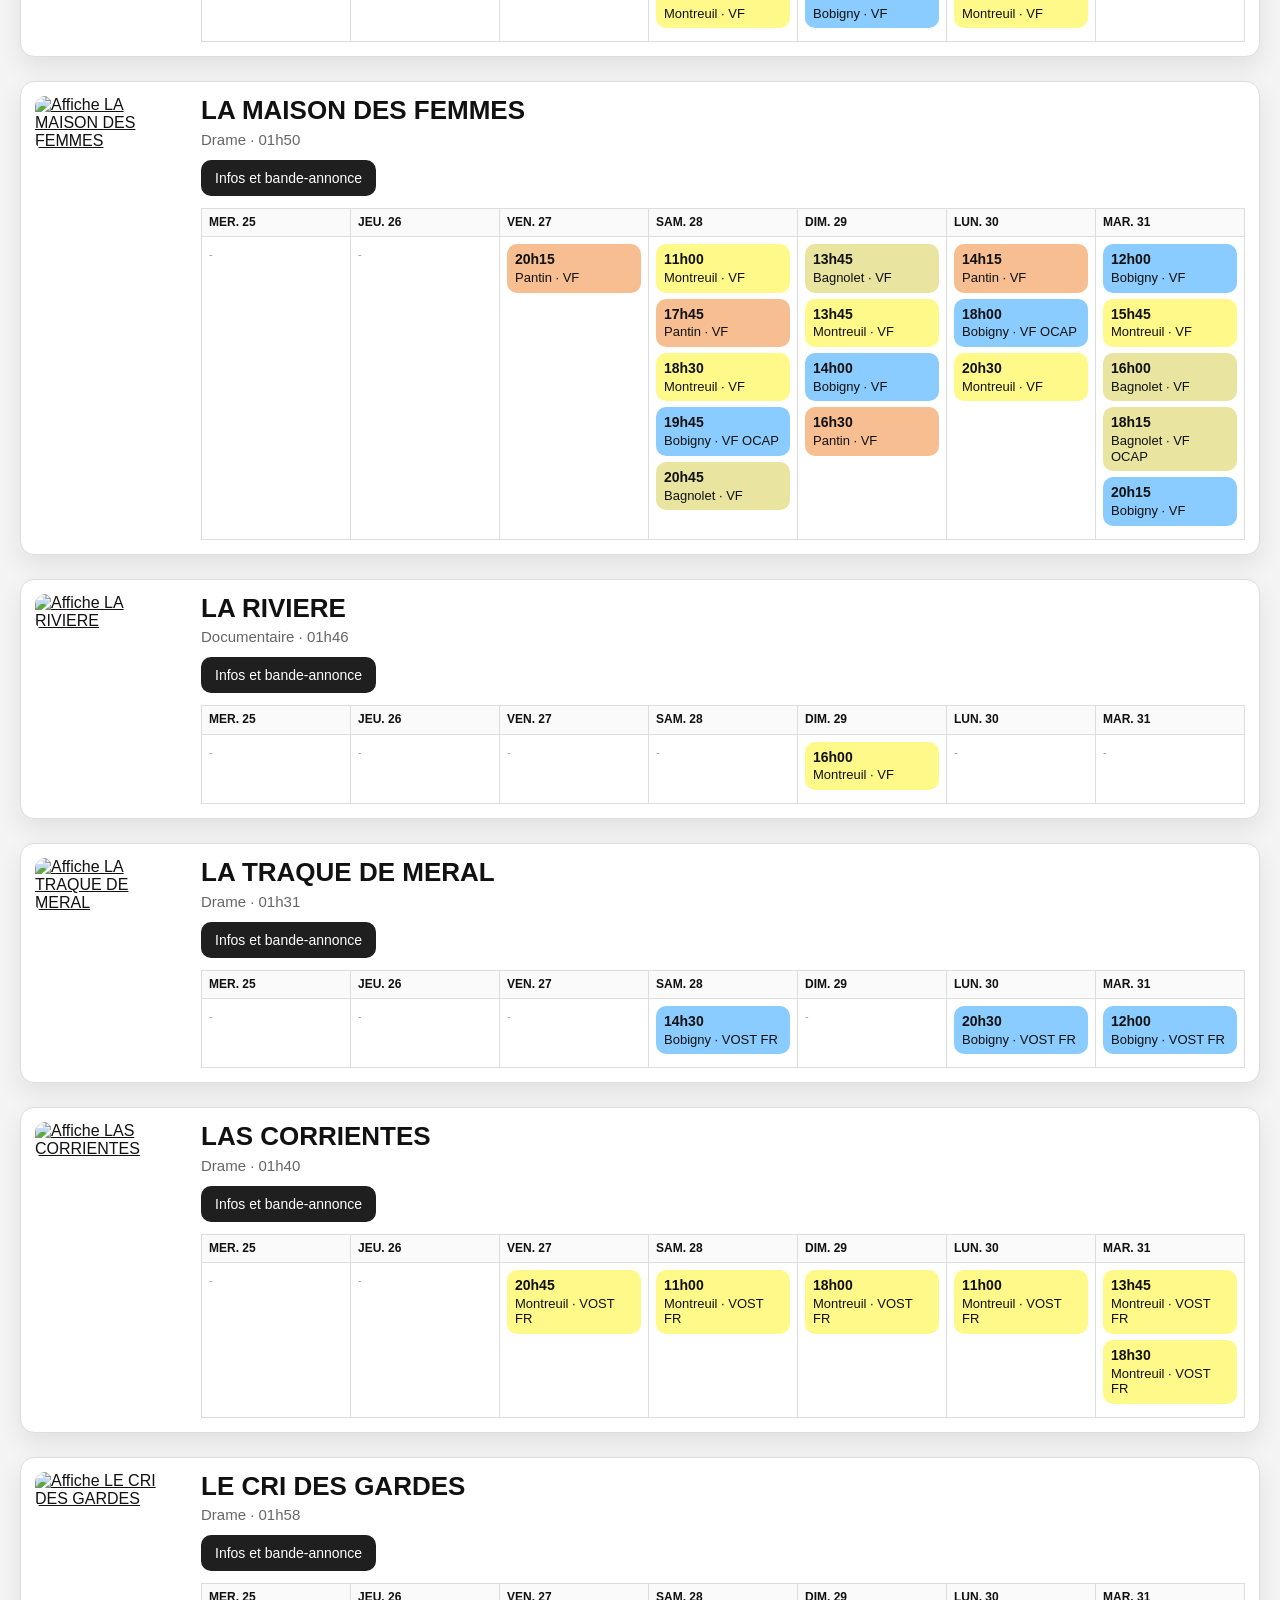
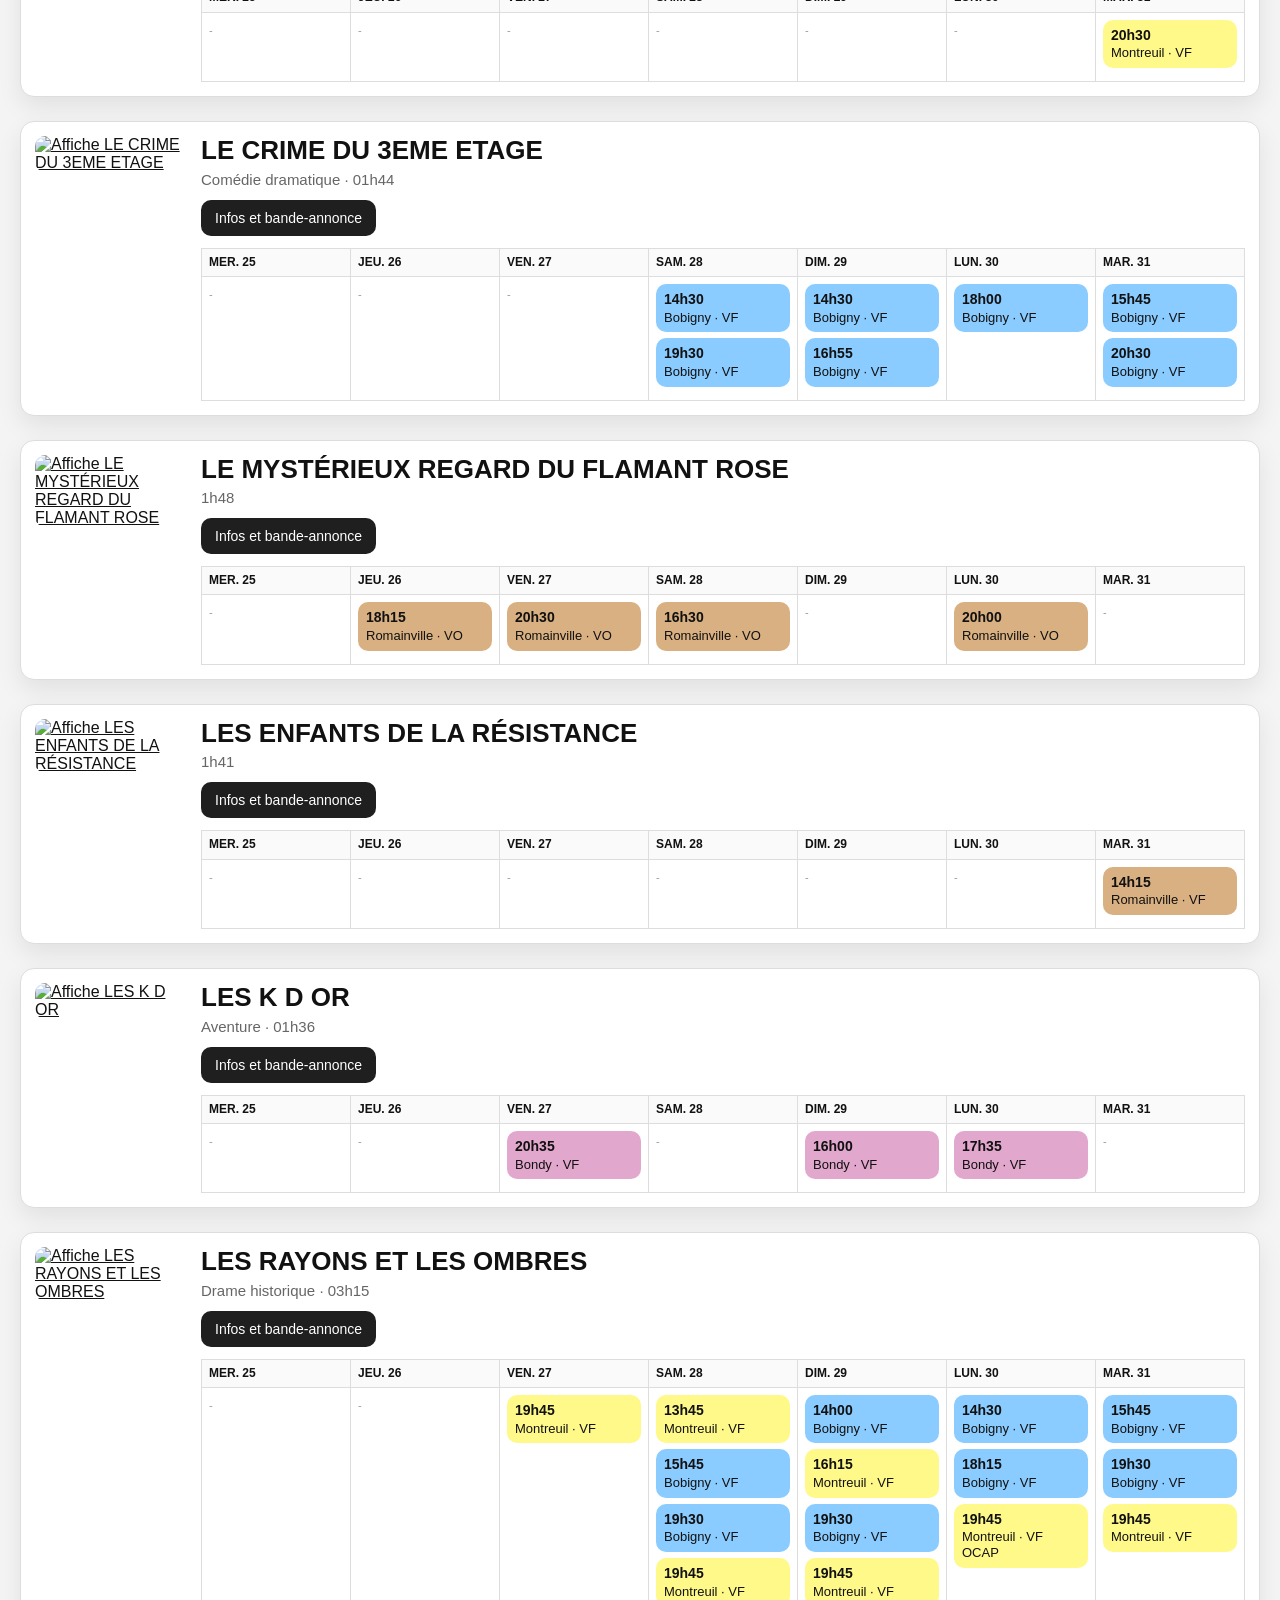
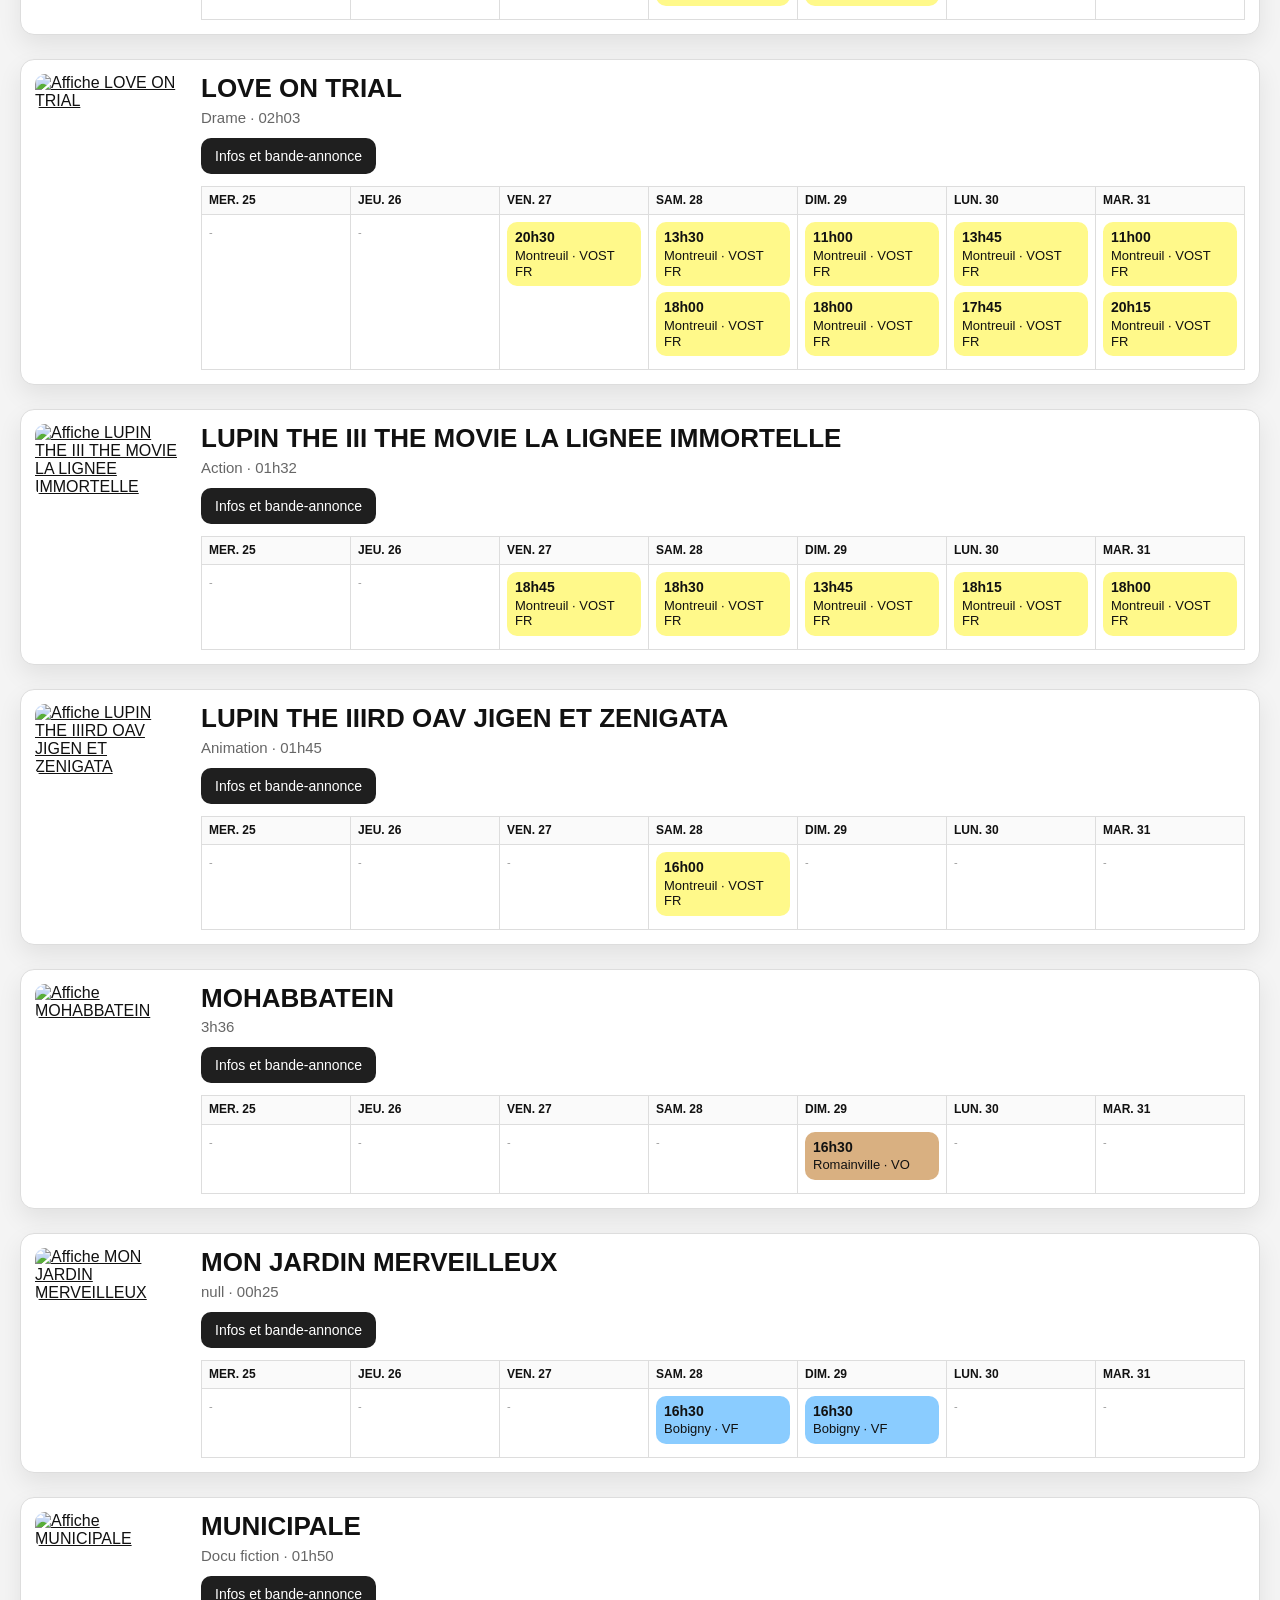
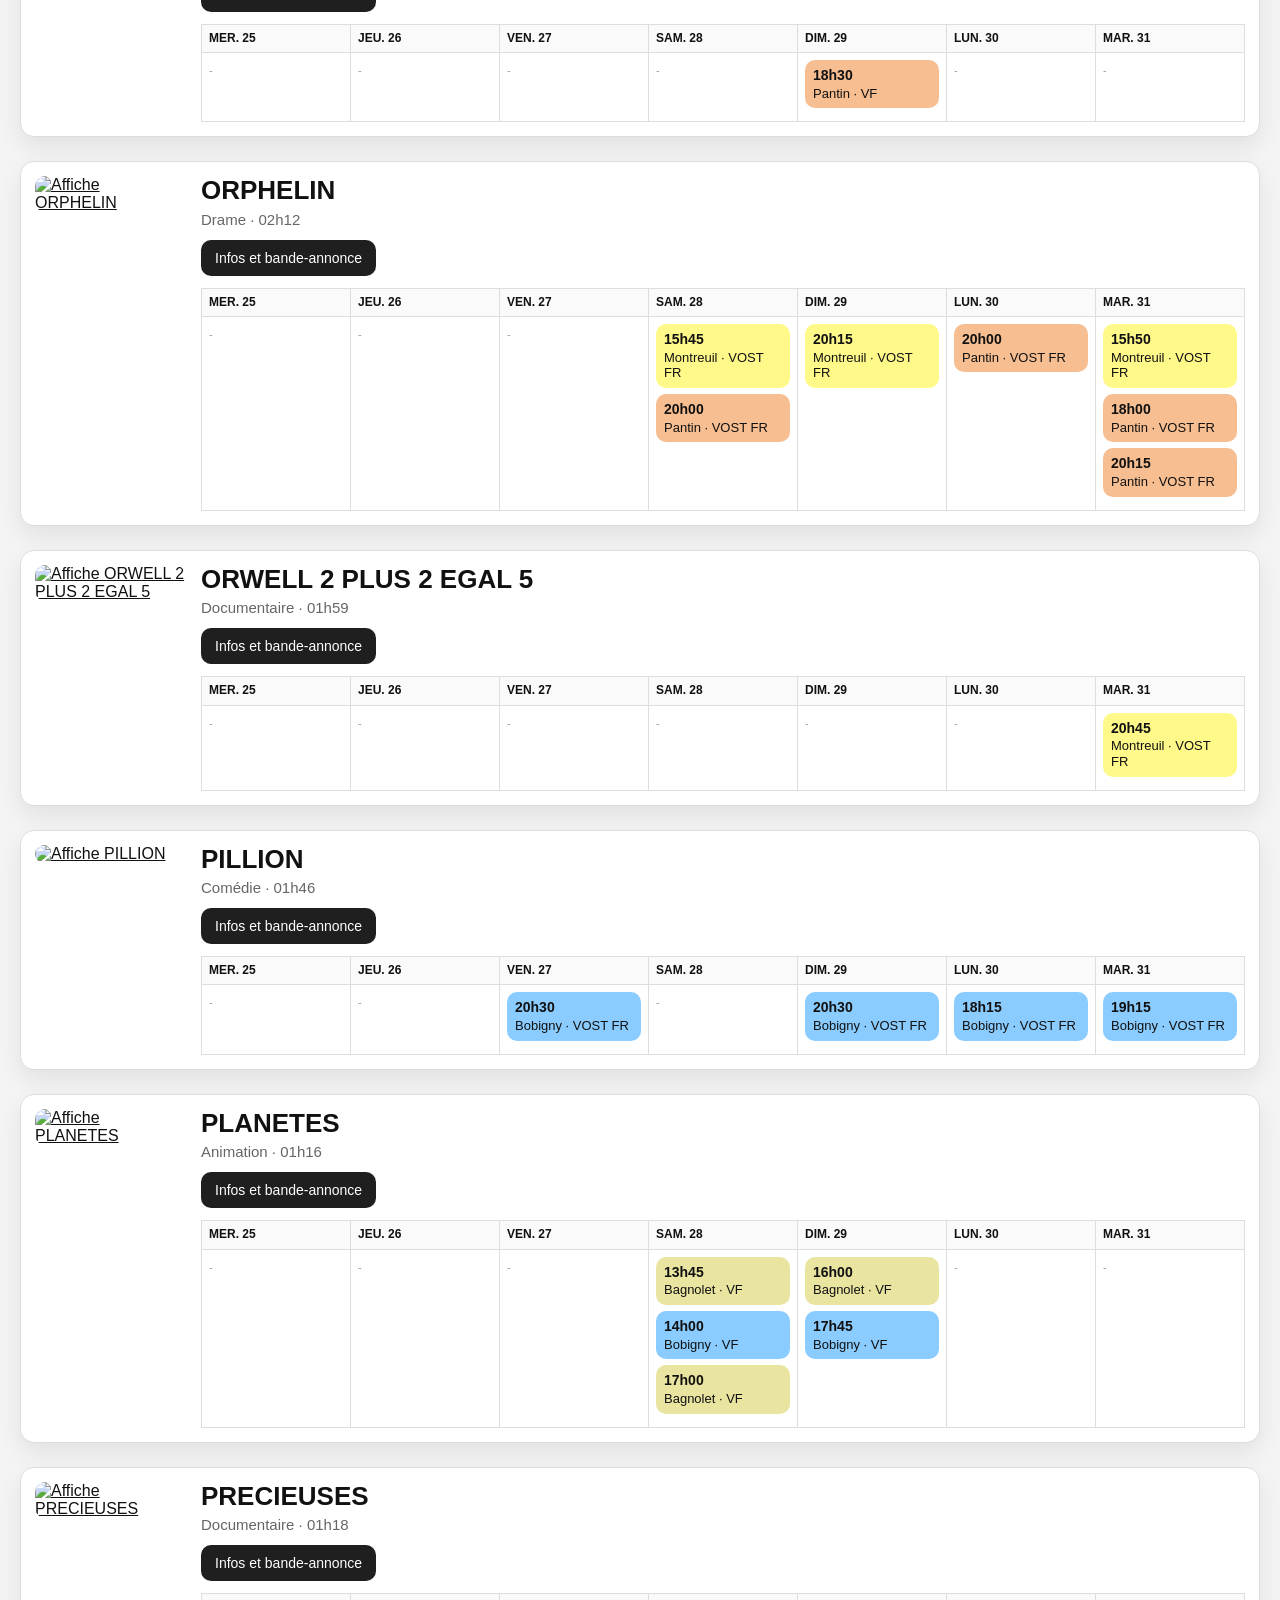
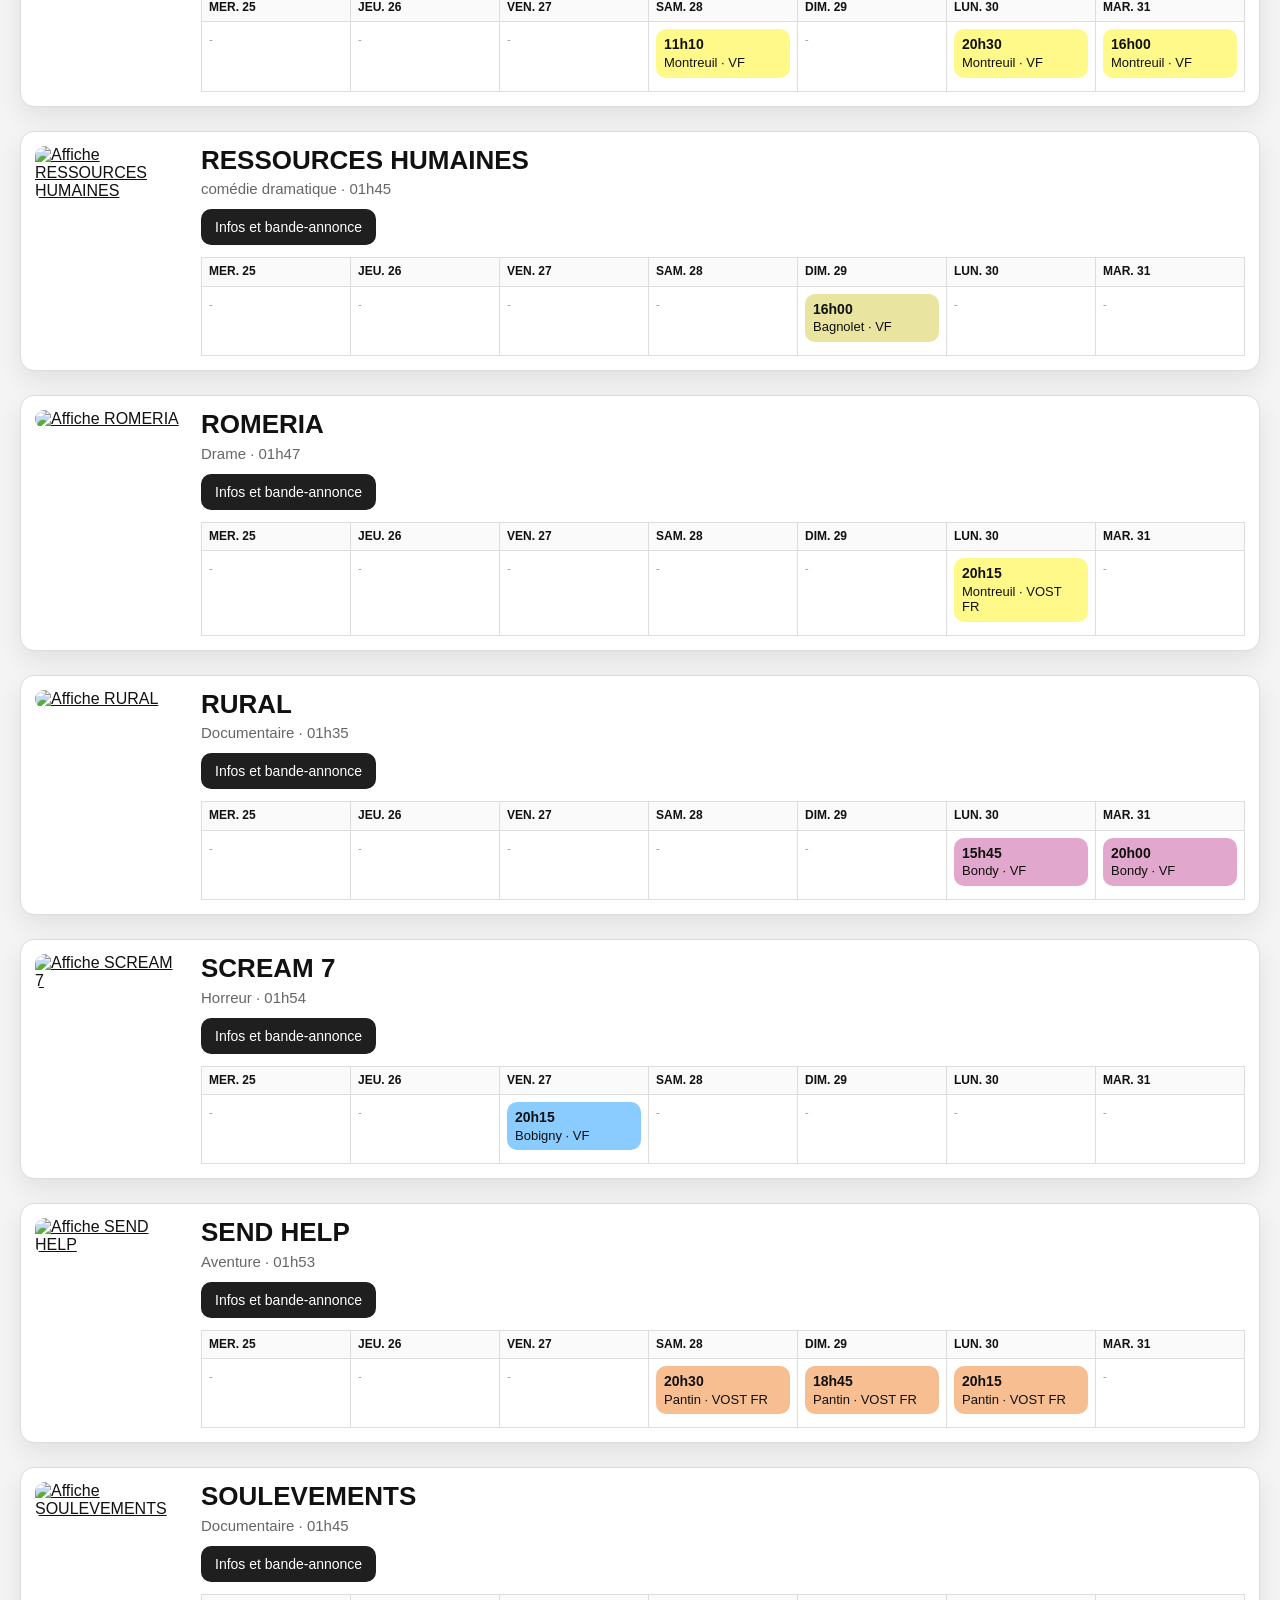
==== commit a0e3112e: "Fix V7 CSS and keep clickable filter chips" ====
--- a/public/index.html
+++ b/public/index.html
@@ -6,7 +6,7 @@
   <title>Cinémas d'Est Ensemble</title>
   <link rel="icon" type="image/svg+xml" href="./Logo_Est.svg" />
   <link rel="shortcut icon" href="./Logo_Est.svg" />
-  <link rel="stylesheet" href="./styles.css?v=filters8" />
+  <link rel="stylesheet" href="./styles.css?v=filters7fix" />
 </head>
 <body>
   <header class="site-header">
@@ -40,6 +40,6 @@
     </section>
   </main>
   <div id="info-modal-mount"></div>
-  <script src="./app.js?v=filters8" defer></script>
+  <script src="./app.js?v=filters7fix" defer></script>
 </body>
 </html>
--- a/public/styles.css
+++ b/public/styles.css
@@ -1,172 +1,701 @@
 
-
-/* V8 – filtre horaire double curseur + histogramme */
-.controls-row {
-  display: flex;
-  align-items: flex-start;
-  gap: 12px;
-  flex-wrap: wrap;
-}
-
-.controls-row--primary {
-  align-items: flex-start;
-}
-
-.time-filter {
-  flex: 1 1 420px;
-  min-width: min(100%, 340px);
-  background: #ffffff;
+:root {
+  --bg: #f4f4f4;
+  --card: #ffffff;
+  --text: #111111;
+  --muted: #666666;
+  --border: #dddddd;
+  --black: #111111;
+  --pill: #efefef;
+  --accent: #1f1f1f;
+  --shadow: 0 10px 24px rgba(0, 0, 0, 0.08);
+  --radius: 14px;
+}
+* { box-sizing: border-box; }
+html, body {
+  margin: 0;
+  padding: 0;
+  background: var(--bg);
+  color: var(--text);
+  font-family: Arial, Helvetica, sans-serif;
+}
+a { color: inherit; }
+.site-header {
+  background: var(--black);
+  color: #fff;
+  padding: 18px 20px;
+  position: sticky;
+  top: 0;
+  z-index: 30;
+}
+.header-inner {
+  max-width: 1320px;
+  margin: 0 auto;
+  display: flex;
+  gap: 16px;
+  justify-content: space-between;
+  align-items: center;
+  flex-wrap: wrap;
+}
+.header-copy {
+  display: flex;
+  flex-direction: column;
+  gap: 6px;
+}
+.site-header h1 {
+  margin: 0;
+  font-size: 28px;
+}
+.subtitle-row {
+  display: flex;
+  align-items: center;
+  gap: 8px;
+  flex-wrap: wrap;
+}
+.subtitle {
+  margin: 0;
+  color: #cfcfcf;
+  font-size: 14px;
+}
+.info-trigger-btn {
+  appearance: none;
+  border: 1px solid rgba(255,255,255,0.35);
+  background: transparent;
+  color: white;
+  width: 22px;
+  height: 22px;
+  border-radius: 999px;
+  font-size: 12px;
+  cursor: pointer;
+  padding: 0;
+}
+.view-switch {
+  display: flex;
+  gap: 10px;
+  flex-wrap: wrap;
+}
+.view-btn {
+  appearance: none;
+  border: 1px solid rgba(255,255,255,0.28);
+  background: transparent;
+  color: white;
+  border-radius: 999px;
+  padding: 10px 14px;
+  cursor: pointer;
+  font-size: 14px;
+}
+.view-btn.is-active {
+  background: white;
+  color: var(--black);
+  border-color: white;
+}
+.page {
+  max-width: 1320px;
+  margin: 0 auto;
+  padding: 20px;
+}
+.intro {
+  margin-bottom: 20px;
+}
+.page-search {
+  display: flex;
+  gap: 10px;
+  align-items: stretch;
+  flex-wrap: wrap;
+}
+.page-search-box {
+  position: relative;
+  flex: 1 1 360px;
+}
+.page-search-input {
+  width: 100%;
   border: 1px solid var(--border);
   border-radius: 12px;
-  padding: 10px 12px 12px;
-}
-
-.time-filter-head {
-  display: flex;
-  align-items: baseline;
-  justify-content: space-between;
-  gap: 10px;
-  margin-bottom: 8px;
-}
-
-.time-filter-title {
-  font-size: 13px;
-  font-weight: 700;
-}
-
-.time-filter-range-label {
-  font-size: 12px;
-  color: var(--muted);
-}
-
-.time-filter-inputs {
-  display: flex;
-  gap: 10px;
-  margin-bottom: 10px;
-  flex-wrap: wrap;
-}
-
-.time-filter-label {
-  display: flex;
-  flex-direction: column;
-  gap: 4px;
-  font-size: 12px;
-  color: var(--muted);
-}
-
-.time-filter-time-input {
-  border: 1px solid var(--border);
-  border-radius: 8px;
   background: #fff;
   color: var(--text);
-  padding: 7px 9px;
+  padding: 12px 16px;
+  font-size: 14px;
+}
+.page-search-input.is-error {
+  border-color: #b33636;
+  box-shadow: 0 0 0 1px rgba(179,54,54,0.12);
+}
+.page-search-status {
+  position: absolute;
+  right: 12px;
+  top: 50%;
+  transform: translateY(-50%);
+  color: #b33636;
+  font-size: 12px;
+  pointer-events: none;
+  background: rgba(255,255,255,0.9);
+  padding-left: 8px;
+}
+.page-search-btn {
+  appearance: none;
+  border: 1px solid var(--accent);
+  background: var(--accent);
+  color: #fff;
+  border-radius: 12px;
+  padding: 0 16px;
+  font-size: 14px;
+  font-weight: 700;
+  cursor: pointer;
+}
+.movies-container {
+  display: flex;
+  flex-direction: column;
+  gap: 24px;
+}
+.movies-container.view-line .movie-list-card { display: grid; }
+.movie-list-card {
+  display: none;
+  grid-template-columns: 150px 1fr;
+  gap: 16px;
+  background: var(--card);
+  border: 1px solid var(--border);
+  border-radius: var(--radius);
+  box-shadow: var(--shadow);
+  padding: 14px;
+  align-items: start;
+}
+.poster-wrap { align-self: start; }
+.poster-wrap img {
+  width: 100%;
+  display: block;
+  border-radius: 10px;
+}
+.movie-content { min-width: 0; }
+.movie-title {
+  margin: 0 0 6px;
+  font-size: 26px;
+  line-height: 1.1;
+}
+.movie-meta {
+  color: var(--muted);
+  font-size: 15px;
+  margin-bottom: 12px;
+}
+.movie-links {
+  display: flex;
+  gap: 10px;
+  flex-wrap: wrap;
+  margin-bottom: 12px;
+}
+.btn {
+  display: inline-block;
+  text-decoration: none;
+  background: var(--accent);
+  color: white;
+  border-radius: 10px;
+  padding: 10px 14px;
+  font-size: 14px;
+}
+.schedule-wrap {
+  width: 100%;
+  overflow-x: auto;
+}
+.schedule {
+  width: 100%;
+  border-collapse: collapse;
+  table-layout: fixed;
+}
+.schedule th,
+.schedule td {
+  border: 1px solid var(--border);
+  vertical-align: top;
+  padding: 7px;
+}
+.schedule th {
+  background: #fafafa;
+  text-align: left;
+  font-size: 12px;
+  line-height: 1.1;
+}
+.schedule td { min-height: 84px; }
+.schedule-item,
+.grid-show {
+  display: block;
+  text-decoration: none;
+  border-radius: 10px;
+  padding: 7px 8px;
+  margin-bottom: 6px;
+  line-height: 1.2;
+  color: #111;
+}
+.schedule-item:hover,
+.grid-show:hover { filter: brightness(0.96); }
+.schedule-time,
+.grid-show-time {
+  display: block;
+  font-size: 14px;
+  font-weight: 700;
+}
+.schedule-sub,
+.grid-show-sub {
+  display: block;
+  margin-top: 2px;
   font-size: 13px;
-  min-width: 112px;
-}
-
-.time-filter-chart-wrap {
+  font-weight: 400;
+}
+.empty { color: #999; font-size: 11px; }
+.schedule-item--pantin,
+.grid-show--pantin,
+.filter-chip--pantin { background: #F7BE91; }
+.schedule-item--romainville,
+.grid-show--romainville,
+.filter-chip--romainville { background: #D9B081; }
+.schedule-item--bagnolet,
+.grid-show--bagnolet,
+.filter-chip--bagnolet { background: #E9E5A0; }
+.schedule-item--montreuil,
+.grid-show--montreuil,
+.filter-chip--montreuil { background: #FFF98A; }
+.schedule-item--bondy,
+.grid-show--bondy,
+.filter-chip--bondy { background: #E2A7CC; color: #111; }
+.schedule-item--bobigny,
+.grid-show--bobigny,
+.filter-chip--bobigny { background: #8ACCFF; }
+.schedule-item--default,
+.grid-show--default { background: var(--pill); }
+.movies-container.view-grid {
+  display: grid;
+  grid-template-columns: repeat(auto-fill, minmax(180px, 1fr));
+  gap: 18px;
+}
+.movies-container.view-grid .movie-list-card { display: none !important; }
+.movies-container.view-grid .movie-grid-card { display: block; }
+.movie-grid-card {
+  display: none;
   position: relative;
-  height: 96px;
-}
-
-.time-filter-bars {
+  border-radius: 14px;
+  overflow: hidden;
+  background: #000;
+  min-height: 270px;
+  box-shadow: var(--shadow);
+}
+.movie-grid-poster {
+  width: 100%;
+  aspect-ratio: 2 / 3;
+  object-fit: cover;
+  display: block;
+}
+.movie-grid-overlay {
   position: absolute;
-  inset: 0 0 16px 0;
-  display: flex;
-  align-items: end;
-  gap: 2px;
+  inset: 0;
+  background: linear-gradient(to top, rgba(0,0,0,0.94), rgba(0,0,0,0.44) 42%, rgba(0,0,0,0.10));
+  color: white;
+  display: flex;
+  flex-direction: column;
+  justify-content: flex-end;
+  padding: 12px;
+  opacity: 0;
+  transition: opacity 0.2s ease;
+}
+.movie-grid-card:hover .movie-grid-overlay,
+.movie-grid-card.open .movie-grid-overlay { opacity: 1; }
+.movie-grid-title {
+  font-size: 15px;
+  font-weight: bold;
+  line-height: 1.2;
+  margin-bottom: 6px;
+}
+.movie-grid-meta {
+  font-size: 12px;
+  color: #ddd;
+  margin-bottom: 8px;
+}
+.movie-grid-actions {
+  display: flex;
+  gap: 8px;
+  flex-wrap: wrap;
+  margin-bottom: 10px;
+}
+.grid-btn {
+  display: inline-block;
+  text-decoration: none;
+  background: rgba(255,255,255,0.14);
+  color: white;
+  border: 1px solid rgba(255,255,255,0.22);
+  border-radius: 999px;
+  padding: 7px 10px;
+  font-size: 12px;
+}
+.grid-scroll {
+  max-height: 46%;
+  overflow: auto;
+  padding-right: 4px;
+}
+.grid-day-block { margin-bottom: 10px; }
+.grid-day-title {
+  font-size: 12px;
+  font-weight: bold;
+  text-transform: uppercase;
+  color: #fff;
+  margin-bottom: 4px;
+}
+.top-controls {
+  display: flex;
+  flex-direction: column;
+  gap: 12px;
+  margin-bottom: 16px;
+}
+.week-switcher { width: 100%; }
+.week-select {
+  width: 100%;
+  max-width: 340px;
+  padding: 10px 12px;
+  border: 1px solid var(--border);
+  border-radius: 10px;
+  background: #ffffff;
+  color: var(--text);
+  font-size: 14px;
+}
+.filter-bar {
+  display: flex;
+  align-items: center;
+  gap: 12px;
+  flex-wrap: wrap;
+}
+.filter-open-btn {
+  appearance: none;
+  border: 1px solid var(--black);
+  background: var(--black);
+  color: #ffffff;
+  border-radius: 999px;
+  padding: 9px 14px;
+  cursor: pointer;
+  font-size: 14px;
+  font-weight: 700;
+}
+.filter-summary {
+  display: flex;
+  align-items: center;
+  gap: 8px;
+  flex-wrap: wrap;
+  min-height: 34px;
+}
+.filter-summary-empty {
+  color: var(--muted);
+  font-size: 13px;
+}
+.filter-chip {
+  display: inline-flex;
+  align-items: center;
+  min-height: 24px;
+  padding: 2px 9px;
+  border-radius: 999px;
+  font-size: 12px;
+  line-height: 1;
+  border: 1px solid rgba(0,0,0,0.08);
+}
+.filter-chip--date {
+  background: #efefef;
+}
+.filter-reset-inline-btn {
+  appearance: none;
+  border: 1px solid var(--border);
+  background: #ffffff;
+  color: var(--text);
+  border-radius: 999px;
+  padding: 4px 10px;
+  font-size: 12px;
+  cursor: pointer;
+}
+.filter-modal,
+.info-modal {
+  position: fixed;
+  inset: 0;
+  display: none;
+  z-index: 80;
+}
+.filter-modal.is-open,
+.info-modal.is-open { display: block; }
+.filter-modal__backdrop {
+  position: absolute;
+  inset: 0;
+  background: rgba(0, 0, 0, 0.42);
+}
+.filter-modal__panel {
+  position: relative;
+  z-index: 1;
+  width: min(760px, calc(100vw - 32px));
+  margin: 72px auto 0;
+  background: #ffffff;
+  color: var(--text);
+  border-radius: 16px;
+  box-shadow: 0 18px 48px rgba(0, 0, 0, 0.18);
+  padding: 18px;
+}
+.info-modal__panel { max-width: 860px; }
+.filter-modal__header {
+  display: flex;
+  align-items: center;
+  justify-content: space-between;
+  gap: 12px;
+  margin-bottom: 14px;
+}
+.filter-modal__title {
+  margin: 0;
+  font-size: 24px;
+  line-height: 1.1;
+}
+.filter-modal__close {
+  appearance: none;
+  border: none;
+  background: transparent;
+  color: var(--text);
+  font-size: 30px;
+  line-height: 1;
+  cursor: pointer;
+  padding: 0;
+}
+.filter-modal__section + .filter-modal__section { margin-top: 18px; }
+.filter-modal__subtitle {
+  font-size: 16px;
+  font-weight: 700;
+  text-align: left;
+  margin-bottom: 10px;
+}
+.filter-options-row {
+  display: flex;
+  align-items: center;
+  gap: 14px;
+  flex-wrap: wrap;
+}
+.filter-option {
+  --checkbox-color: var(--accent);
+  display: inline-flex;
+  align-items: center;
+  gap: 8px;
+  white-space: nowrap;
+  cursor: pointer;
+  user-select: none;
+}
+.filter-option--montreuil { --checkbox-color: #FFF98A; }
+.filter-option--pantin { --checkbox-color: #F7BE91; }
+.filter-option--romainville { --checkbox-color: #D9B081; }
+.filter-option--bagnolet { --checkbox-color: #E9E5A0; }
+.filter-option--bobigny { --checkbox-color: #8ACCFF; }
+.filter-option--bondy { --checkbox-color: #E2A7CC; }
+.filter-option--date { --checkbox-color: var(--accent); }
+.filter-option input {
+  position: absolute;
+  opacity: 0;
   pointer-events: none;
 }
-
-.time-filter-bar {
-  flex: 1 1 0;
-  background: #d8d8d8;
-  border-radius: 3px 3px 0 0;
-  opacity: 0.85;
-}
-
-.time-filter-bar.is-in-range {
-  background: #111111;
-}
-
-.time-filter-track {
-  position: absolute;
-  left: 0;
-  right: 0;
-  bottom: 10px;
-  height: 4px;
-  background: #d9d9d9;
-  border-radius: 999px;
-}
-
-.time-filter-active-track {
-  position: absolute;
-  top: 0;
-  bottom: 0;
-  background: #111111;
-  border-radius: 999px;
-}
-
-.time-filter-sliders {
-  position: absolute;
-  inset: auto 0 0 0;
-  height: 24px;
-}
-
-.time-filter-range {
-  -webkit-appearance: none;
+.filter-box {
+  width: 18px;
+  height: 18px;
+  border-radius: 5px;
+  border: 2px solid var(--checkbox-color);
+  background: #ffffff;
+  display: inline-flex;
+  align-items: center;
+  justify-content: center;
+  flex: 0 0 auto;
+}
+.filter-box::after {
+  content: '';
+  width: 4px;
+  height: 8px;
+  border-right: 2px solid #ffffff;
+  border-bottom: 2px solid #ffffff;
+  transform: rotate(45deg) scale(0);
+  transition: transform 0.15s ease;
+}
+.filter-option input:checked + .filter-box { background: var(--checkbox-color); }
+.filter-option input:checked + .filter-box::after { transform: rotate(45deg) scale(1); }
+.filter-option-text {
+  font-size: 14px;
+  color: var(--text);
+}
+.filter-modal__actions {
+  display: flex;
+  justify-content: flex-end;
+  gap: 10px;
+  margin-top: 22px;
+}
+.filter-reset-btn,
+.filter-apply-btn {
   appearance: none;
-  position: absolute;
-  left: 0;
-  right: 0;
-  bottom: 0;
-  width: 100%;
+  border-radius: 10px;
+  padding: 10px 14px;
+  font-size: 14px;
+  cursor: pointer;
+}
+.filter-reset-btn {
+  border: 1px solid var(--border);
+  background: #ffffff;
+  color: var(--text);
+}
+.filter-apply-btn {
+  border: 1px solid var(--accent);
+  background: var(--accent);
+  color: #ffffff;
+}
+.info-links-list {
   margin: 0;
-  background: transparent;
-  pointer-events: none;
-}
-
-.time-filter-range::-webkit-slider-thumb {
-  -webkit-appearance: none;
-  appearance: none;
-  width: 16px;
-  height: 16px;
-  border-radius: 999px;
-  background: #ffffff;
-  border: 2px solid #111111;
-  box-shadow: 0 1px 4px rgba(0,0,0,0.12);
-  pointer-events: auto;
-  cursor: pointer;
-}
-
-.time-filter-range::-moz-range-thumb {
-  width: 16px;
-  height: 16px;
-  border-radius: 999px;
-  background: #ffffff;
-  border: 2px solid #111111;
-  box-shadow: 0 1px 4px rgba(0,0,0,0.12);
-  pointer-events: auto;
-  cursor: pointer;
-}
-
-.time-filter-range::-webkit-slider-runnable-track {
-  height: 24px;
-  background: transparent;
-}
-
-.time-filter-range::-moz-range-track {
-  height: 24px;
-  background: transparent;
-  border: none;
-}
-
-.time-filter-axis {
-  display: flex;
-  justify-content: space-between;
-  font-size: 11px;
-  color: var(--muted);
-  margin-top: 2px;
+  padding-left: 18px;
+  display: flex;
+  flex-direction: column;
+  gap: 10px;
+  line-height: 1.5;
+}
+.search-hit {
+  outline: 2px solid rgba(0, 0, 0, 0.55);
+  outline-offset: 4px;
+}
+@media (max-width: 980px) {
+  .movie-title { font-size: 22px; }
+}
+@media (max-width: 640px) {
+  .site-header { padding: 16px; }
+  .site-header h1 { font-size: 22px; }
+  .page { padding: 12px; }
+  .movie-list-card {
+    grid-template-columns: 72px 1fr;
+    gap: 10px;
+    padding: 12px;
+  }
+  .poster-wrap { width: 72px; }
+  .movie-content {
+    display: flex;
+    flex-direction: column;
+    min-width: 0;
+  }
+  .movie-title {
+    font-size: 15px;
+    margin-bottom: 5px;
+  }
+  .movie-meta {
+    font-size: 12px;
+    margin-bottom: 8px;
+  }
+  .movie-links { margin-bottom: 8px; }
+  .btn {
+    width: 100%;
+    text-align: center;
+    font-size: 12px;
+    padding: 8px 10px;
+  }
+  .schedule-wrap {
+    grid-column: 1 / -1;
+    margin-top: 2px;
+    overflow: hidden;
+  }
+  .schedule {
+    min-width: 0;
+    width: 100%;
+    table-layout: fixed;
+  }
+  .schedule th,
+  .schedule td { padding: 5px 3px; }
+  .schedule th {
+    font-size: 9px;
+    line-height: 1.1;
+  }
+  .schedule td { font-size: 9px; }
+  .schedule-item {
+    padding: 4px 3px;
+    margin-bottom: 4px;
+    border-radius: 6px;
+    line-height: 1.1;
+  }
+  .schedule-time {
+    font-size: 9px;
+    font-weight: 700;
+    word-break: break-word;
+  }
+  .schedule-sub {
+    font-size: 8px;
+    margin-top: 1px;
+    word-break: break-word;
+  }
+  .movies-container.view-grid {
+    grid-template-columns: repeat(2, minmax(0, 1fr));
+    gap: 12px;
+  }
+  .movie-grid-overlay { opacity: 1; }
+  .grid-scroll { max-height: 48%; }
+  .view-switch { width: 100%; }
+  .view-btn {
+    flex: 1 1 auto;
+    text-align: center;
+  }
+  .movie-list-card .movie-title {
+    font-size: 15px;
+    line-height: 1.05;
+  }
+  .movie-list-card .movie-links .btn {
+    width: auto;
+    display: inline-block;
+    align-self: flex-start;
+    font-size: 10px;
+    padding: 4px 6px;
+    border-radius: 6px;
+  }
+  .page-search { flex-direction: column; }
+  .page-search-btn { min-height: 42px; }
+  .filter-modal__panel {
+    width: calc(100vw - 20px);
+    margin-top: 18px;
+    padding: 14px;
+  }
+  .filter-modal__title { font-size: 20px; }
+  .filter-options-row { gap: 10px; }
+  .filter-option-text { font-size: 13px; }
+  .filter-modal__actions { flex-direction: column-reverse; }
+  .filter-reset-btn,
+  .filter-apply-btn { width: 100%; }
+}
+/* V6 – fusionne ce bloc à la fin de public/styles.css */
+.week-switcher {
+  width: fit-content;
+  max-width: 100%;
+}
+
+.week-select {
+  width: auto;
+  min-width: min(26ch, 100%);
+  max-width: 100%;
+  padding-right: 28px;
+}
+
+@media (max-width: 640px) {
+  .page-search {
+    gap: 8px;
+  }
+
+  .page-search-box {
+    flex: 1 1 auto;
+    min-height: 0;
+  }
+
+  .page-search-btn {
+    margin-top: 0;
+    align-self: stretch;
+  }
+
+  .week-switcher {
+    width: 100%;
+  }
+
+  .week-select {
+    width: 100%;
+    min-width: 0;
+  }
+}
+
+
+/* V7 – filtres en chips cliquables */
+.filter-open-btn {
+  display: none;
+}
+
+.filter-summary {
+  gap: 8px;
 }
 
 .filter-chip-toggle {
@@ -192,36 +721,8 @@
   background: #ffffff;
 }
 
-.filter-open-btn {
-  display: none;
-}
-
-@media (max-width: 900px) {
-  .controls-row--primary {
-    flex-direction: column;
-    align-items: stretch;
-  }
-
-  .time-filter {
-    width: 100%;
-    min-width: 0;
-  }
-}
-
 @media (max-width: 640px) {
-  .time-filter {
-    padding: 10px;
-  }
-
-  .time-filter-inputs {
-    gap: 8px;
-  }
-
-  .time-filter-time-input {
-    min-width: 102px;
-  }
-
-  .time-filter-chart-wrap {
-    height: 86px;
-  }
-}
+  .filter-summary {
+    gap: 6px;
+  }
+}
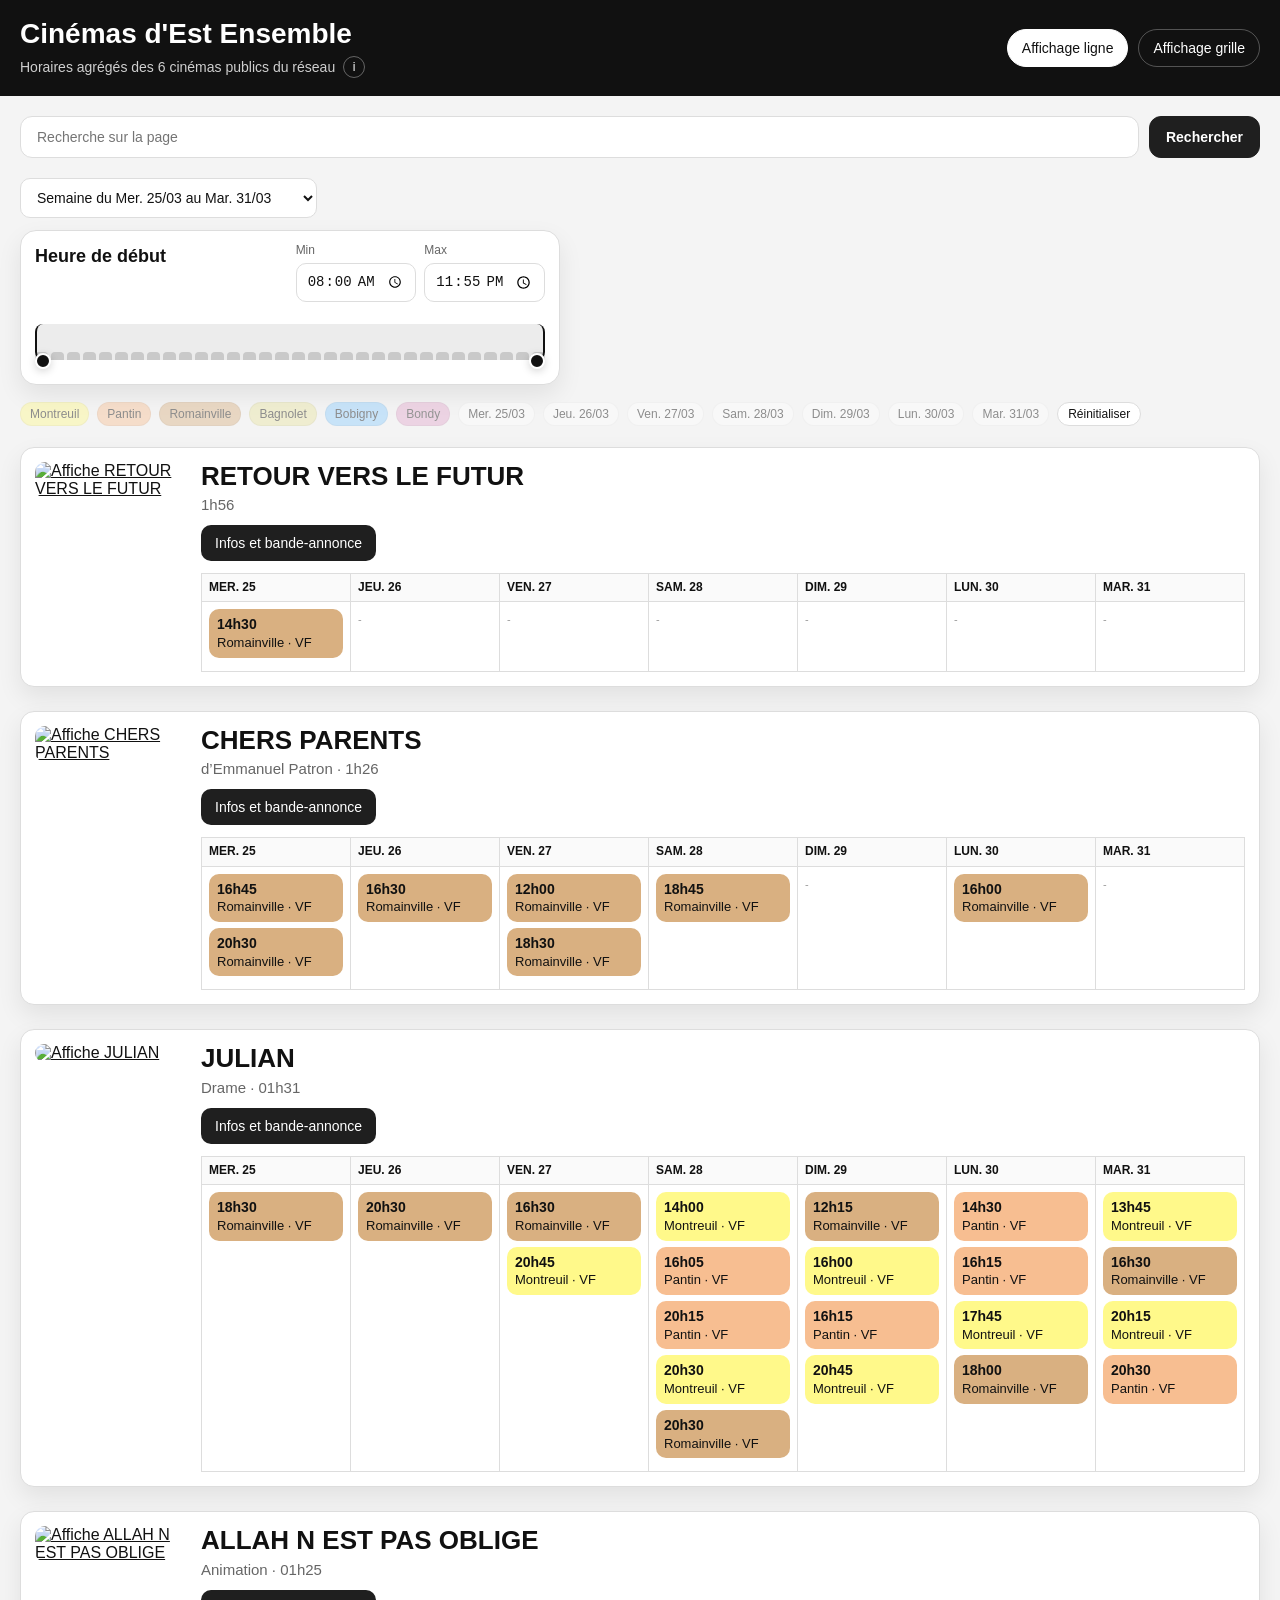
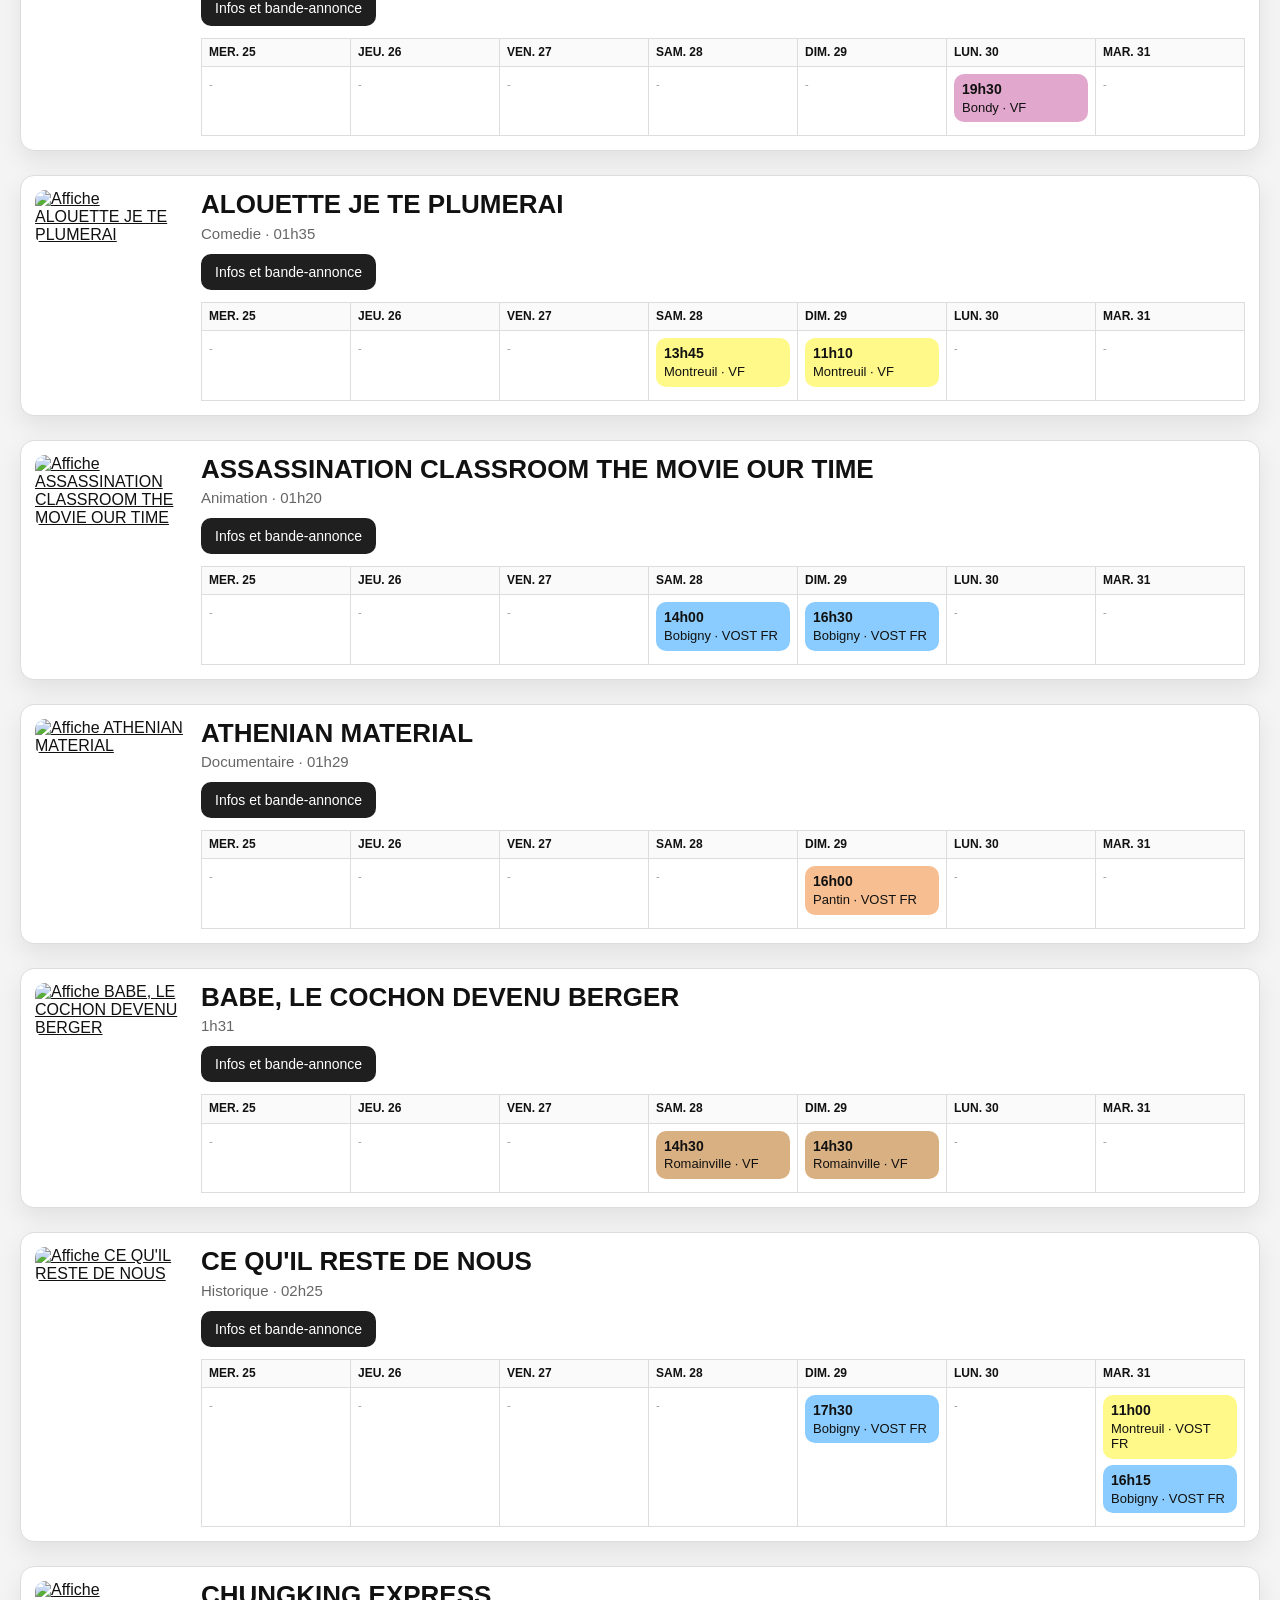
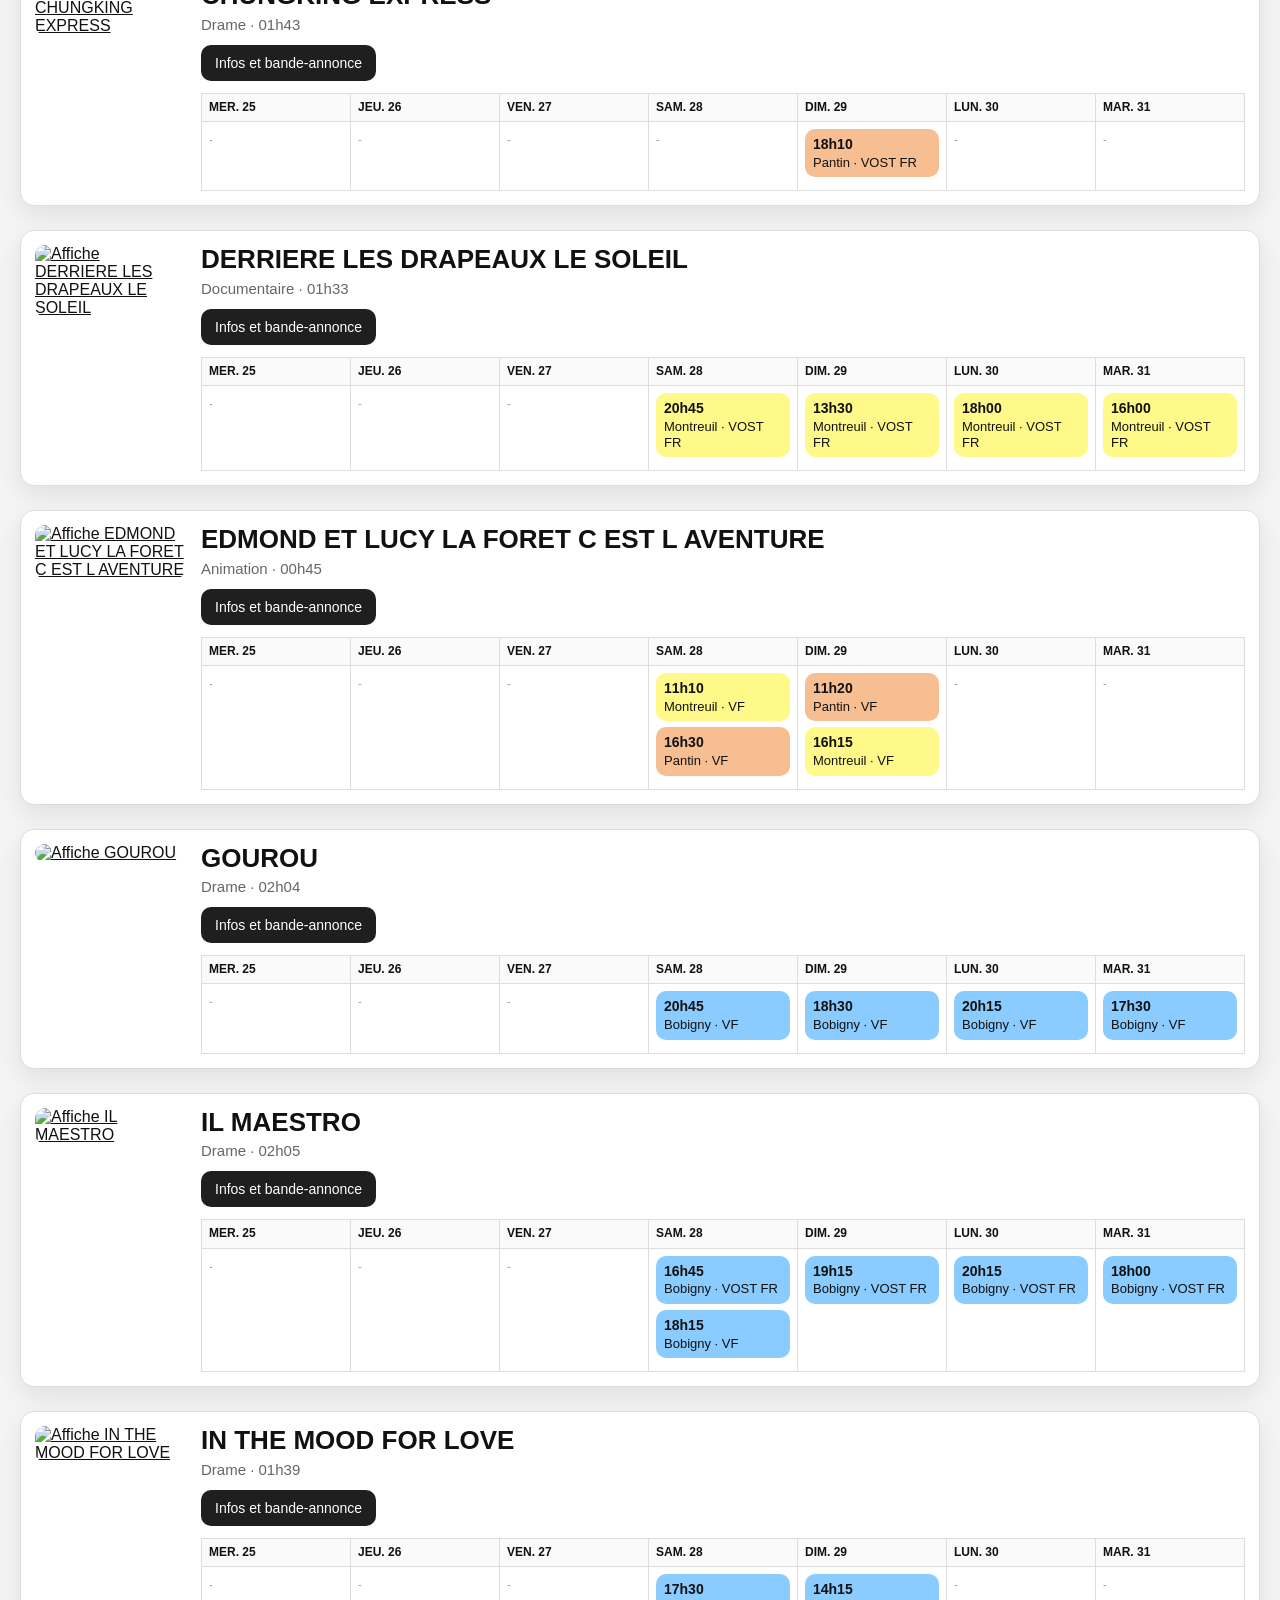
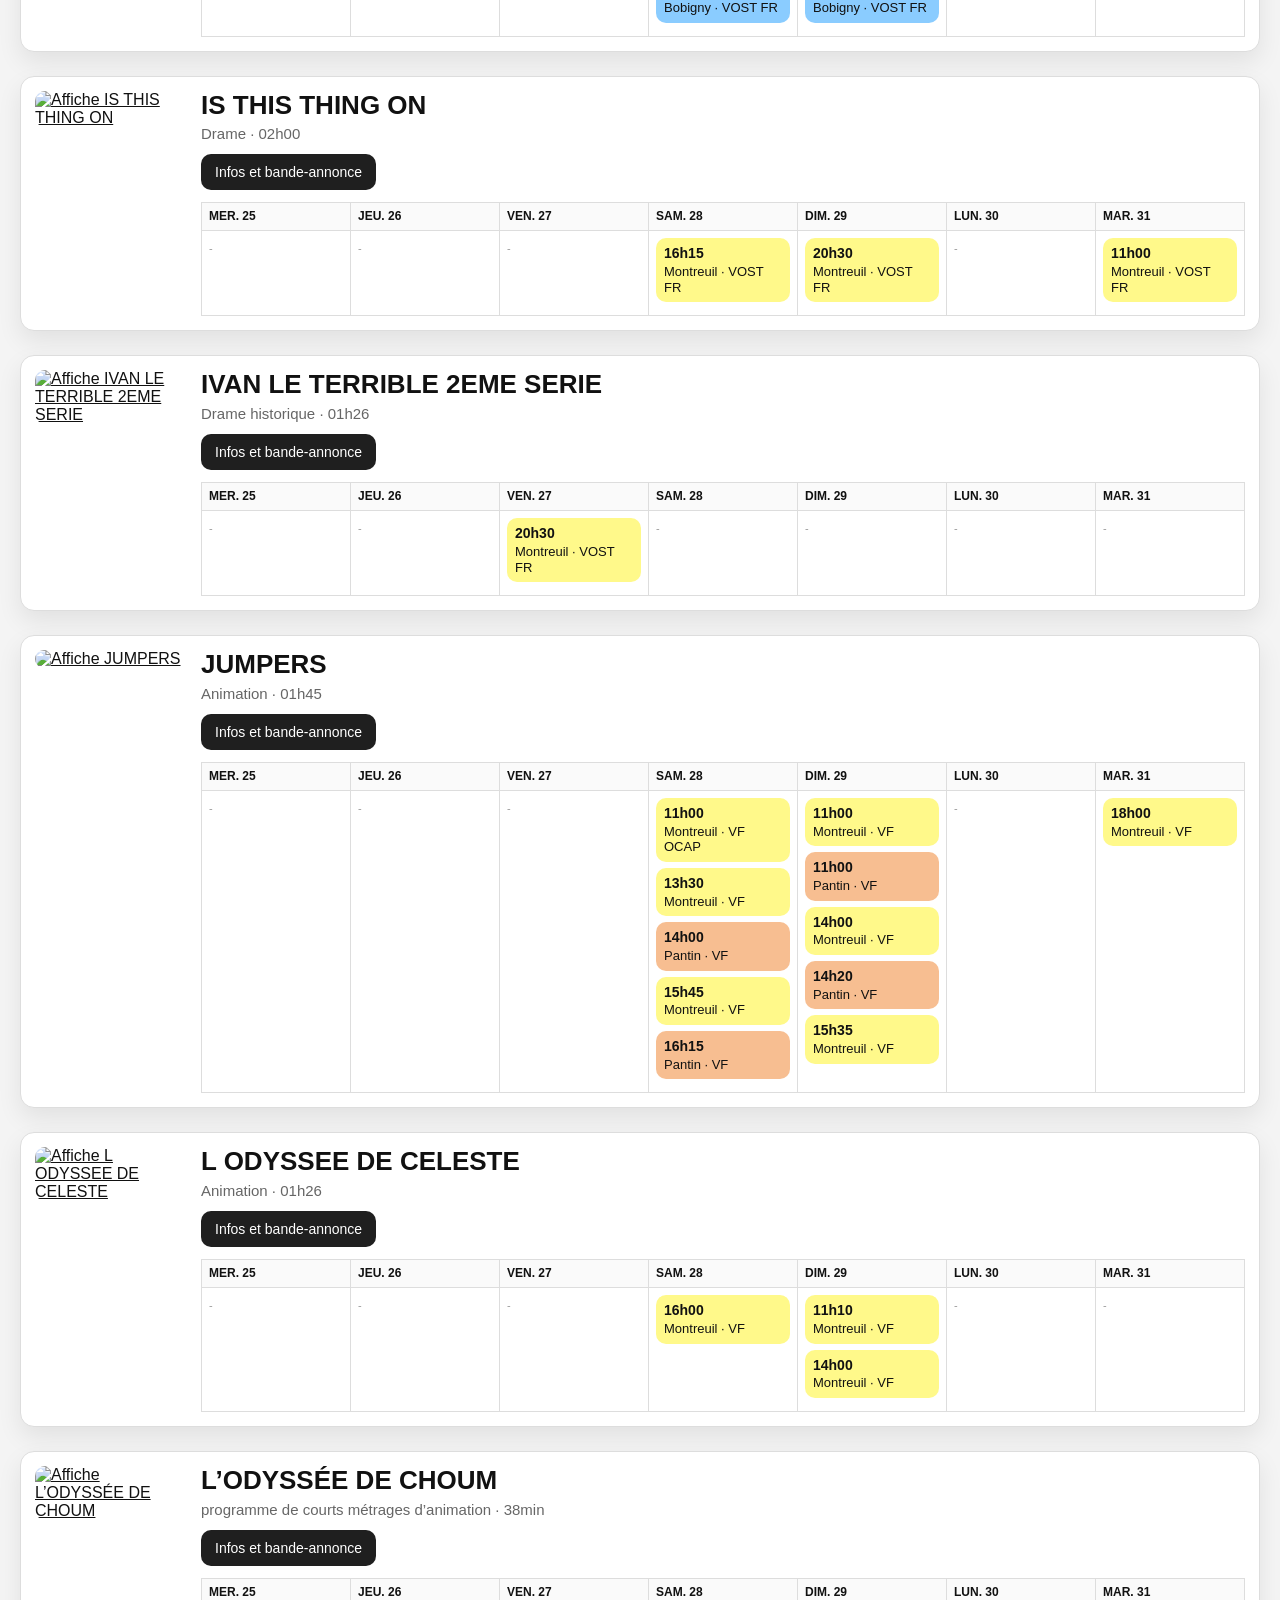
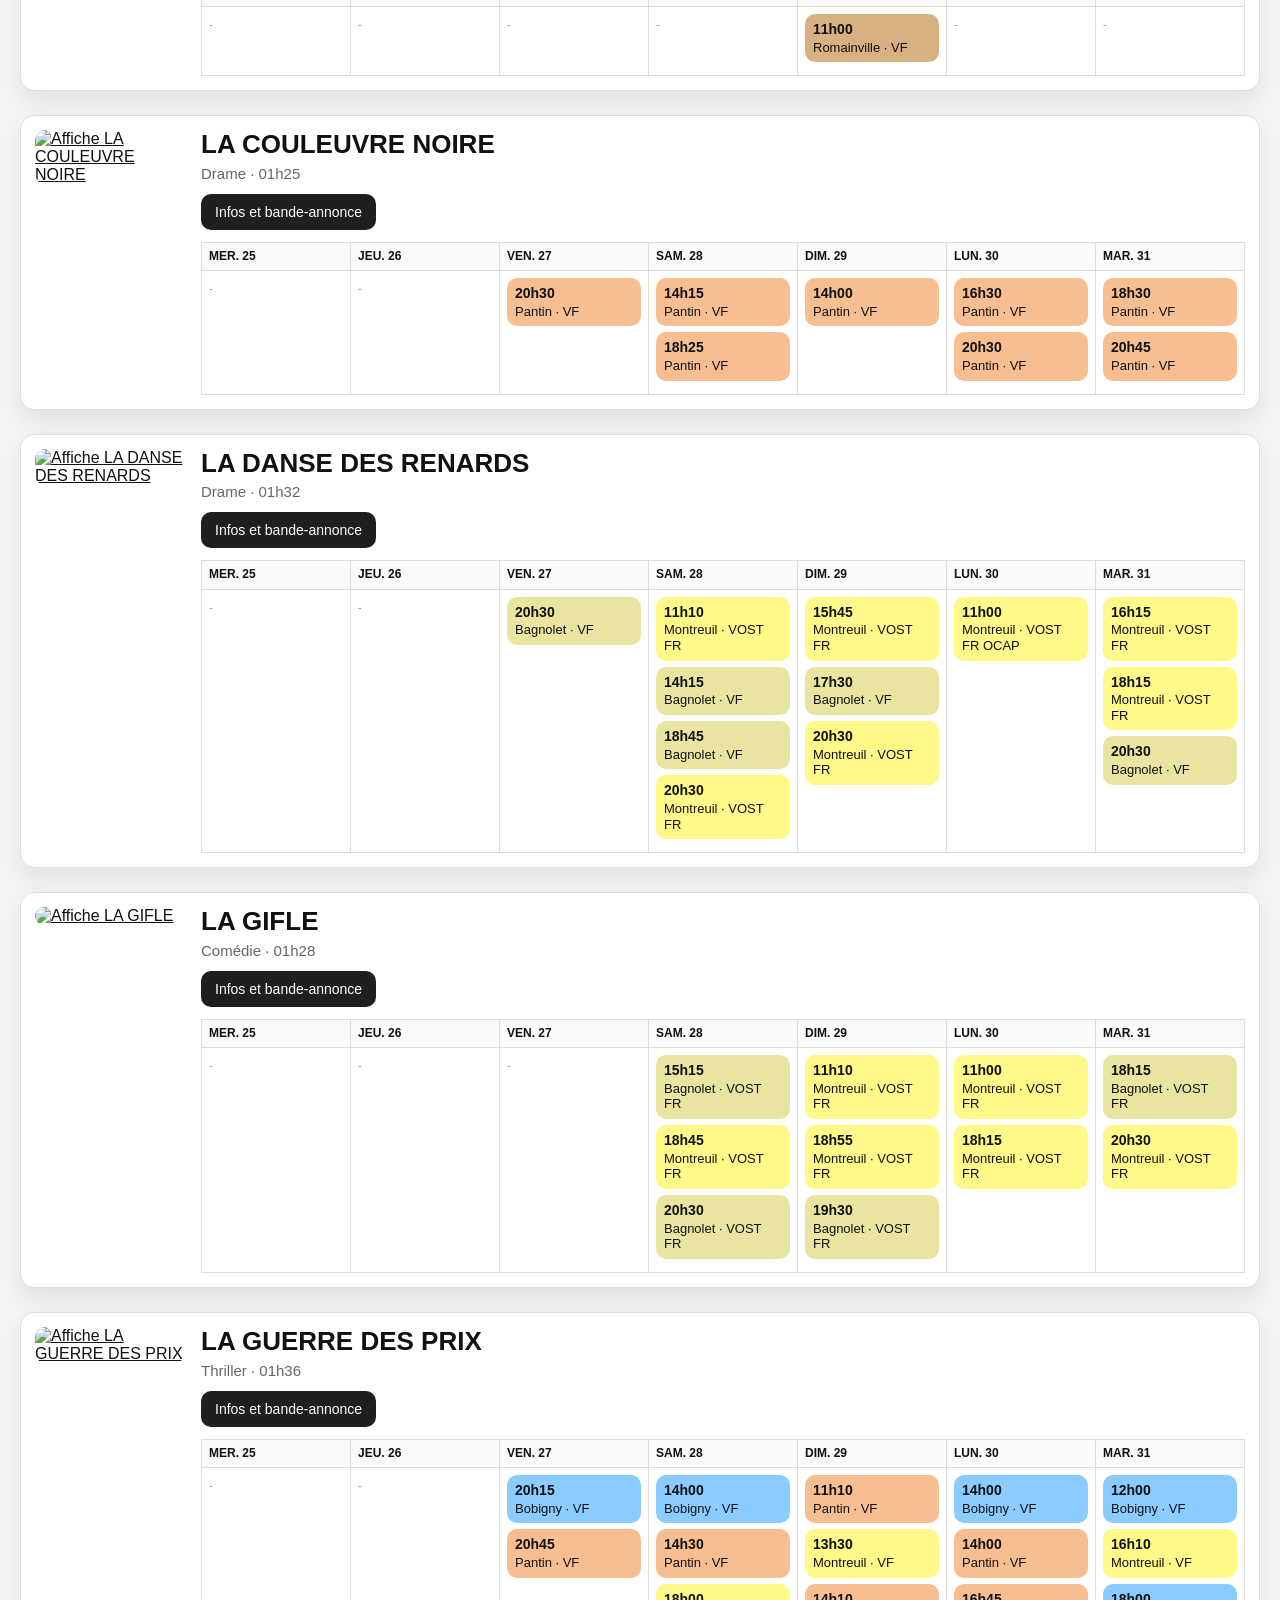
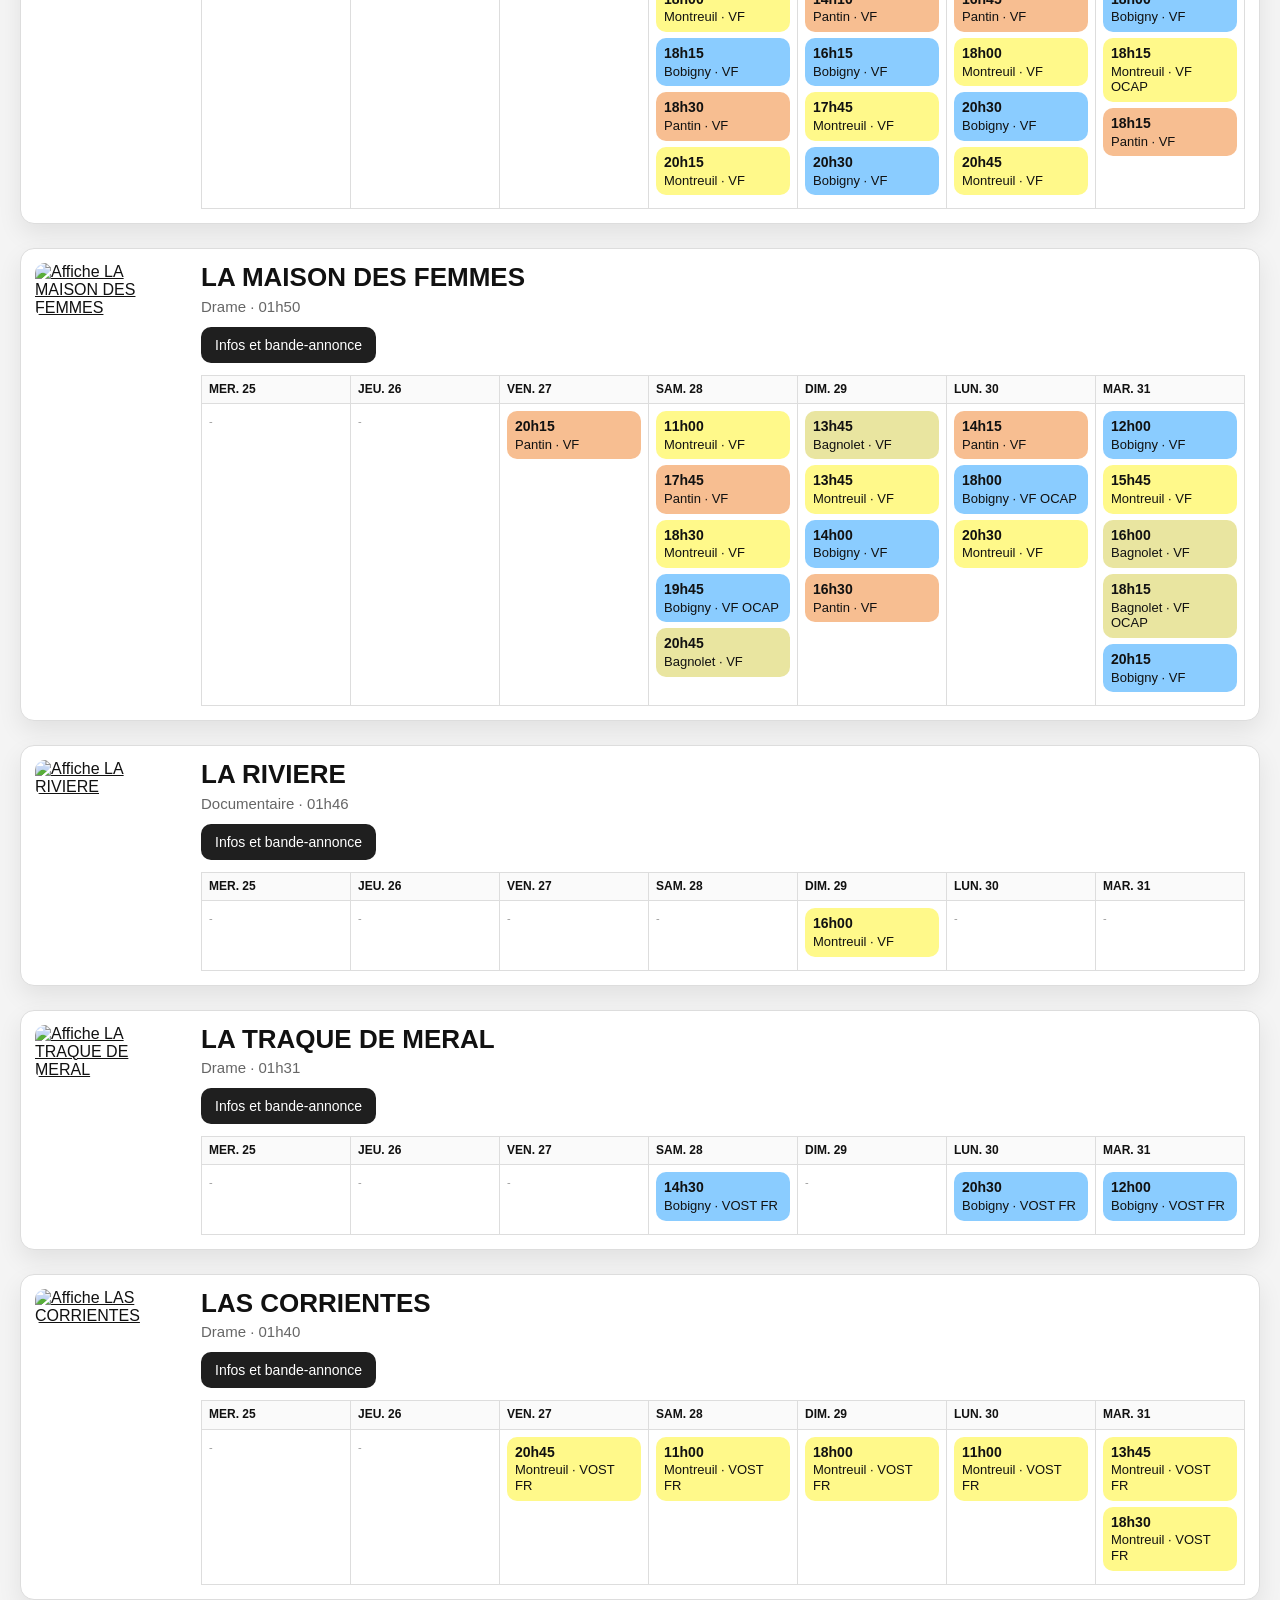
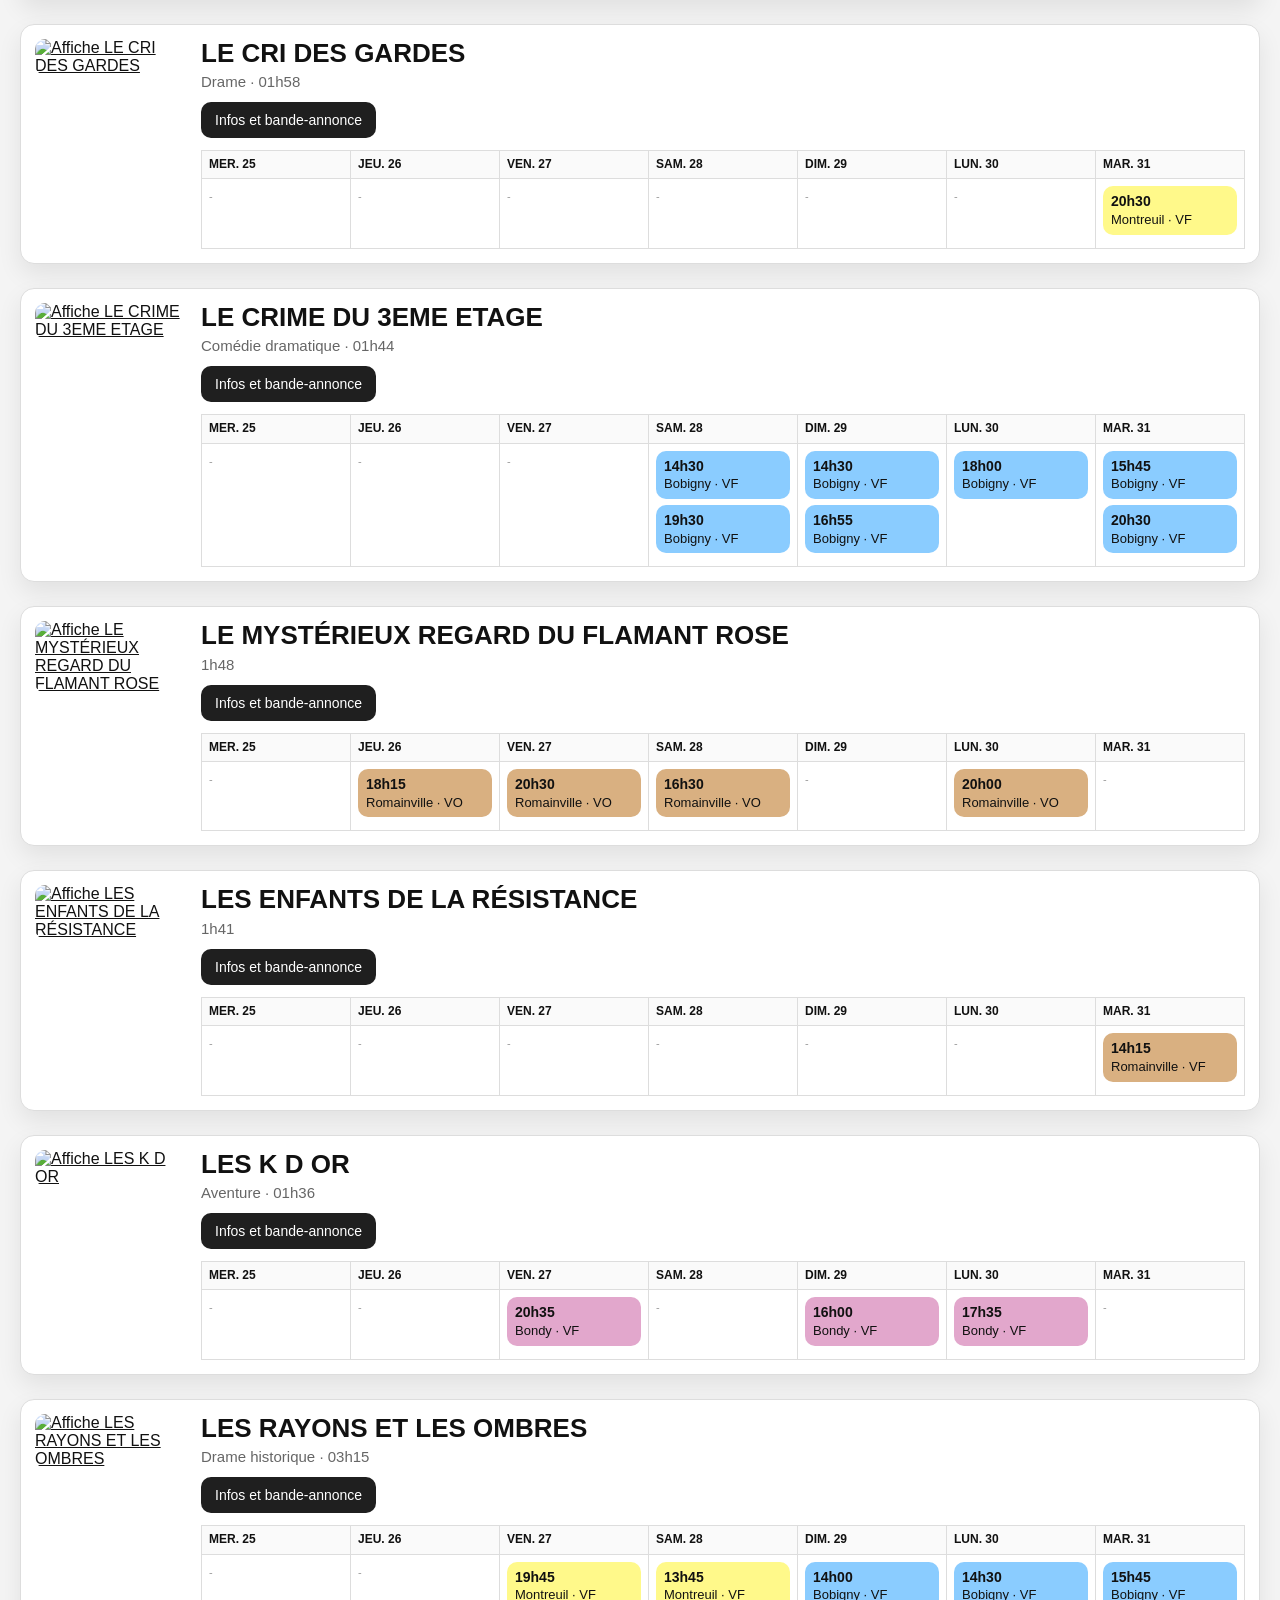
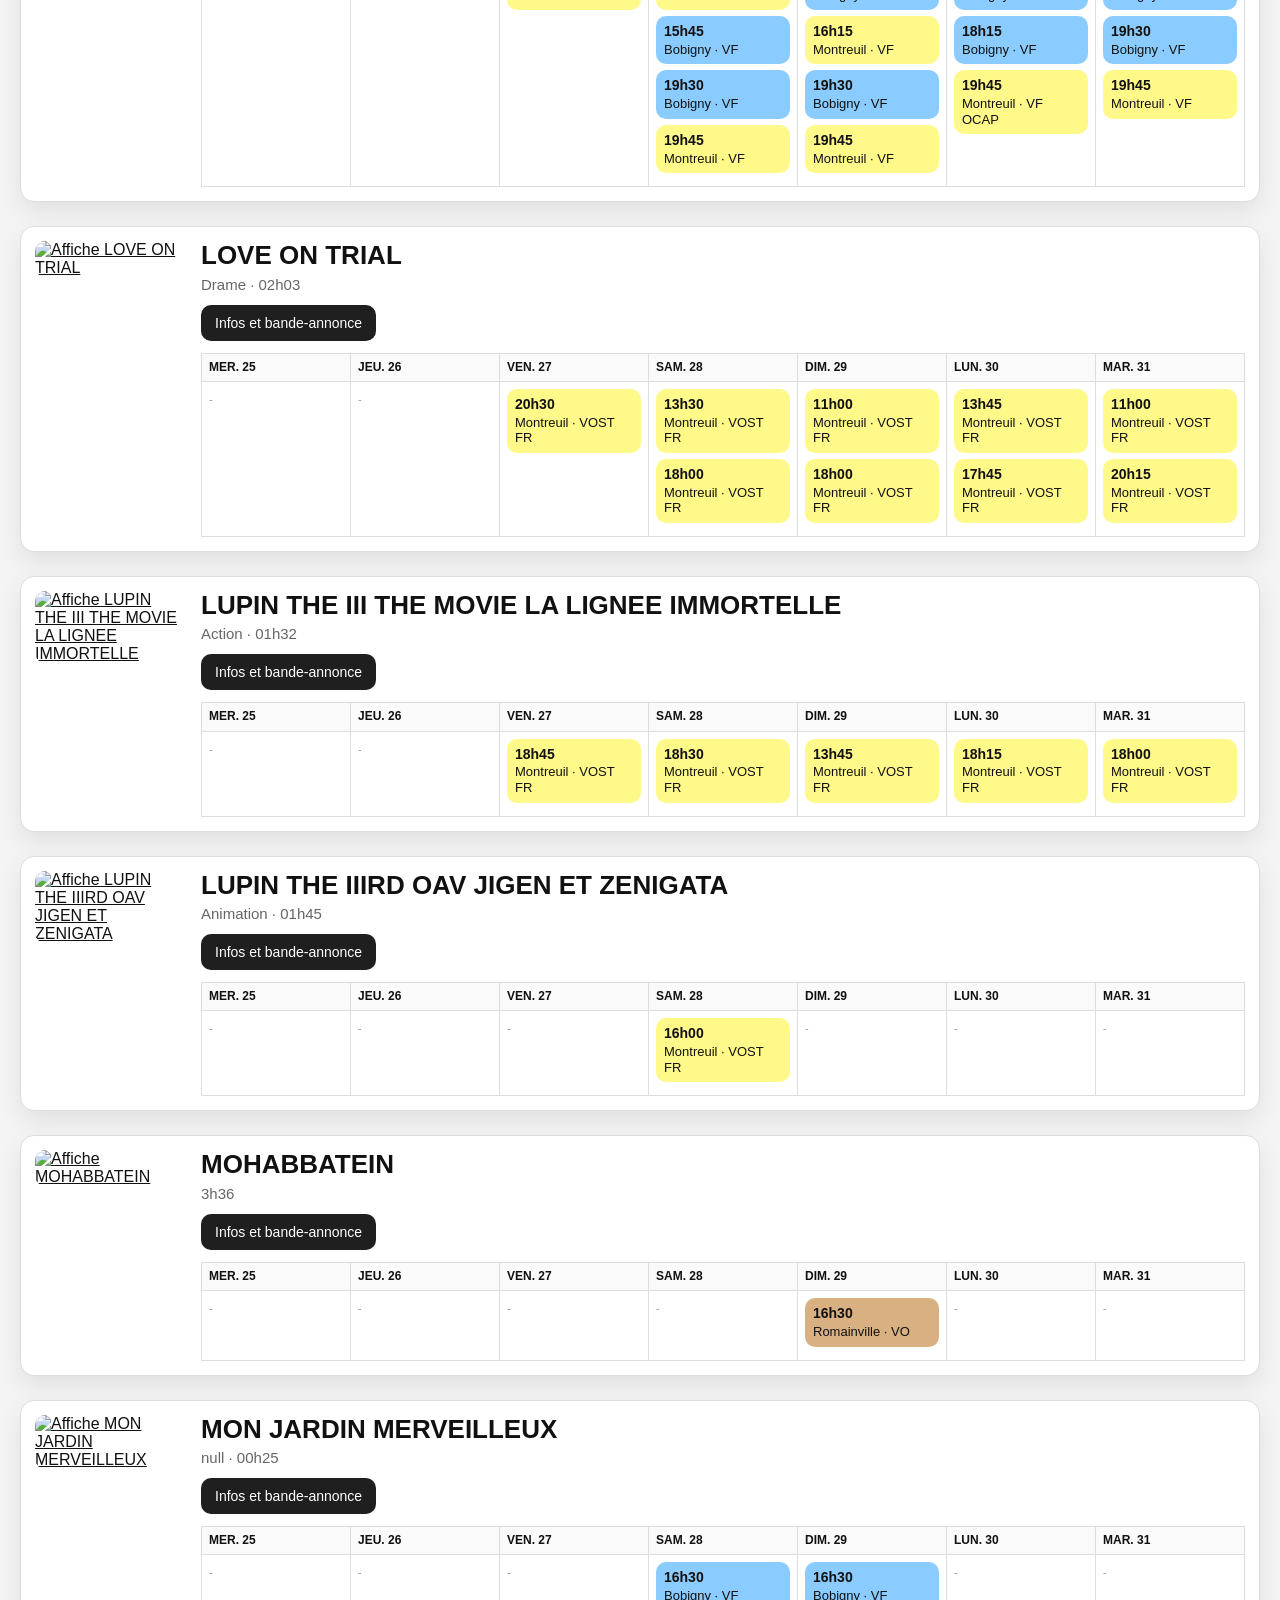
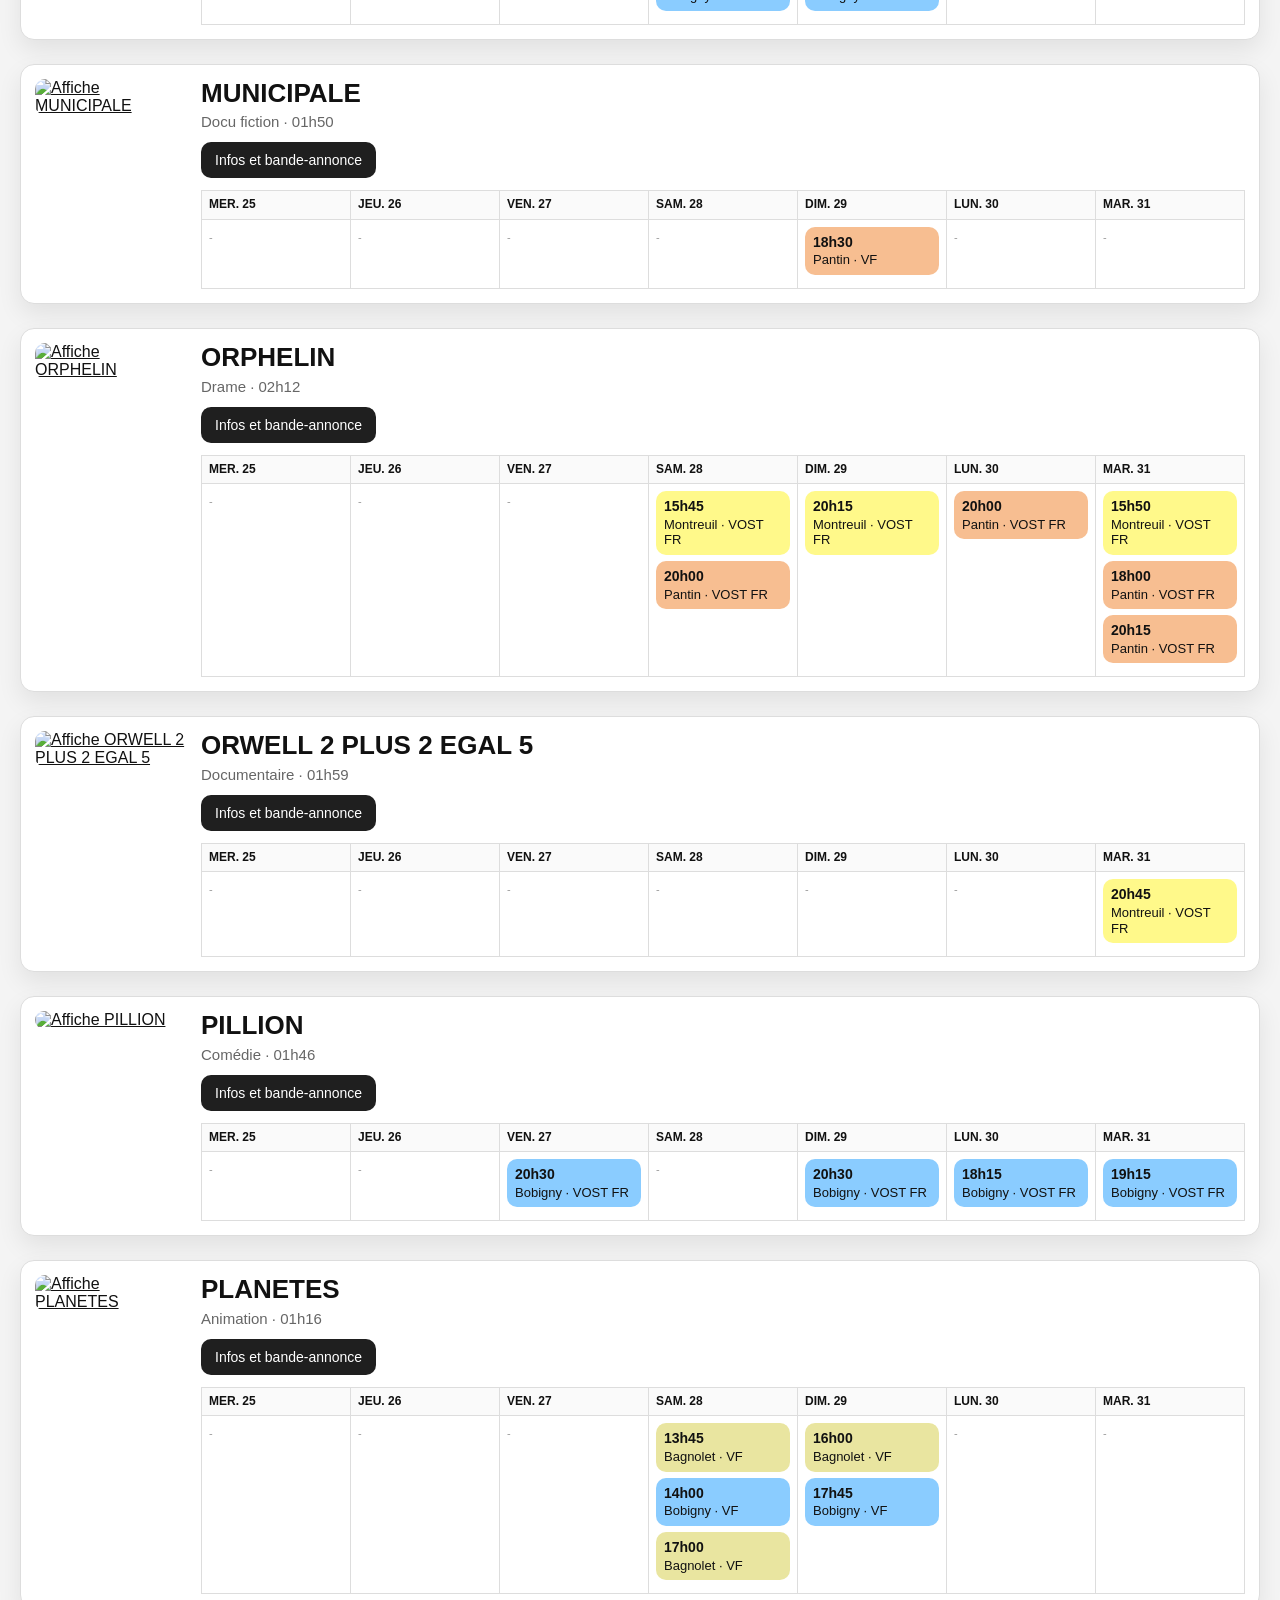
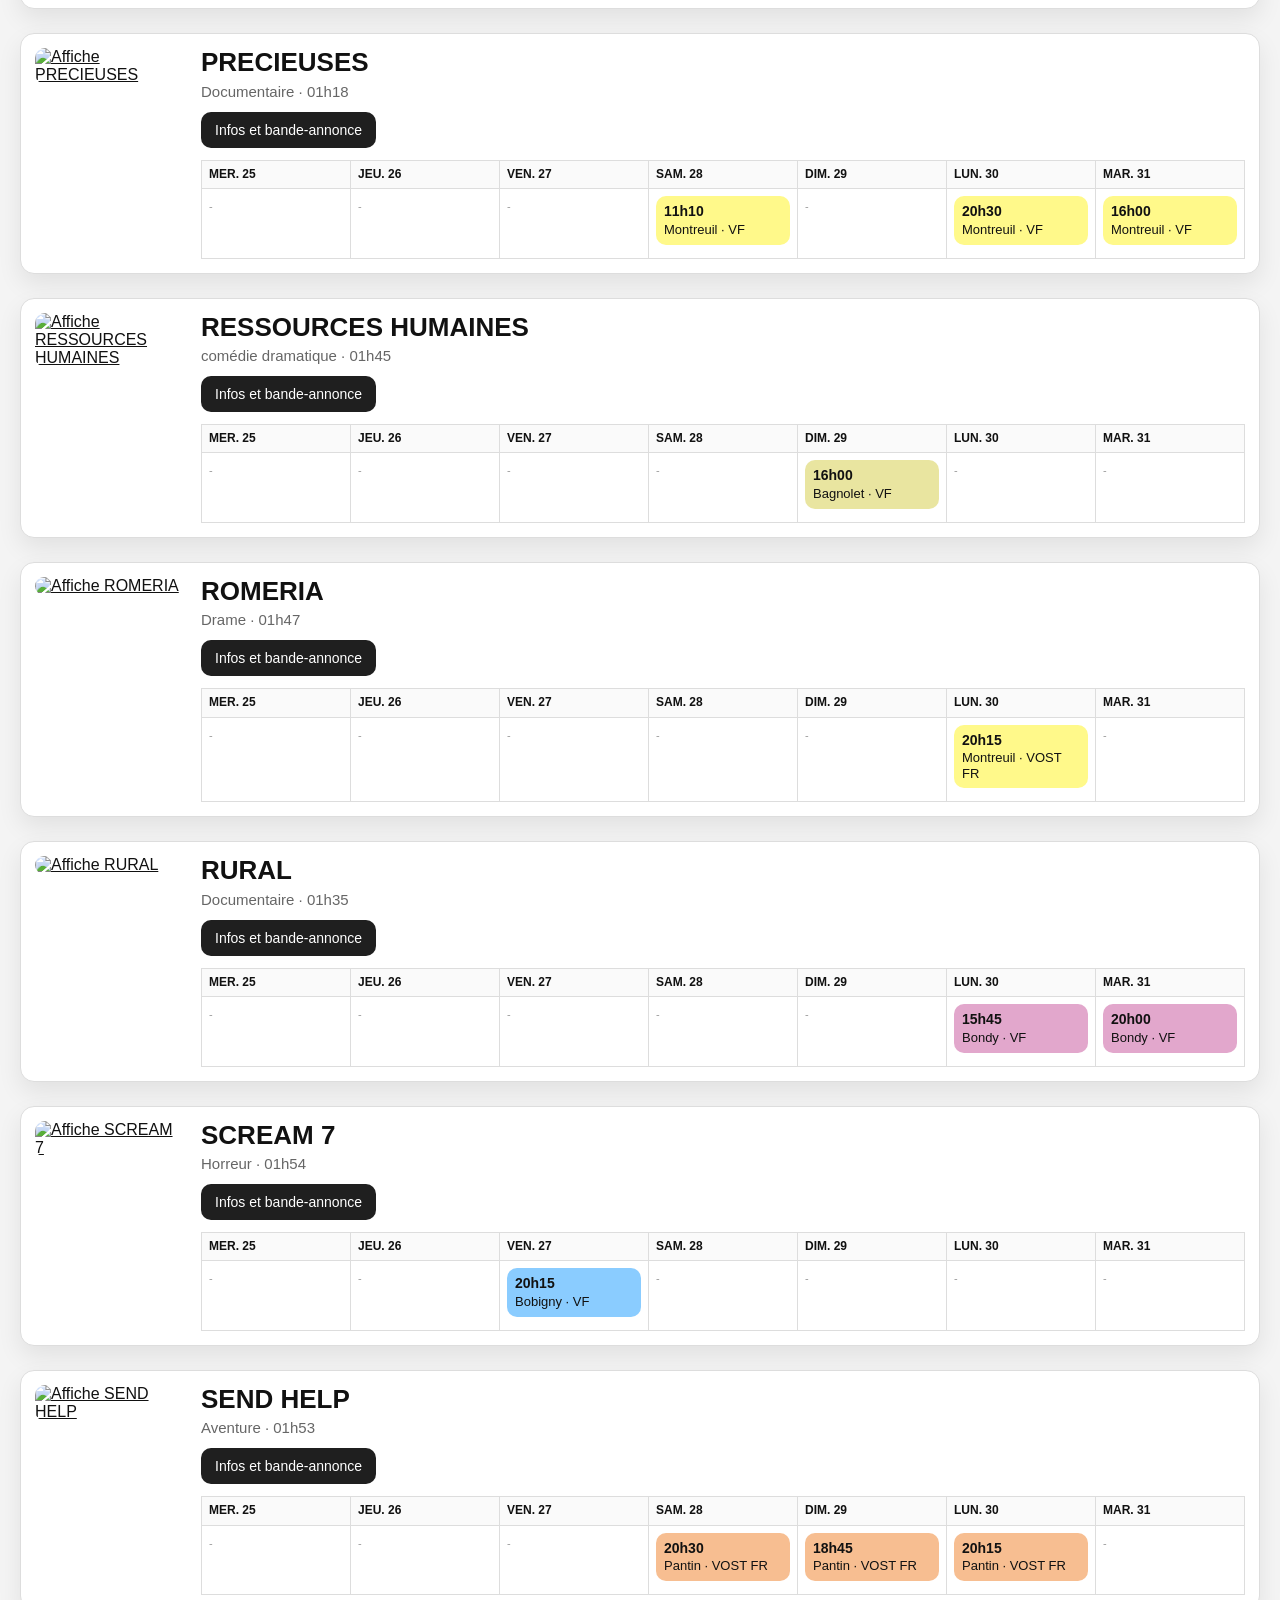
==== commit 2d5f9210: "Refine time filter histogram and dim non-matching sessions" ====
--- a/public/index.html
+++ b/public/index.html
@@ -6,7 +6,7 @@
   <title>Cinémas d'Est Ensemble</title>
   <link rel="icon" type="image/svg+xml" href="./Logo_Est.svg" />
   <link rel="shortcut icon" href="./Logo_Est.svg" />
-  <link rel="stylesheet" href="./styles.css?v=filters7fix" />
+  <link rel="stylesheet" href="./styles.css?v=timefilter2" />
 </head>
 <body>
   <header class="site-header">
@@ -40,6 +40,6 @@
     </section>
   </main>
   <div id="info-modal-mount"></div>
-  <script src="./app.js?v=filters7fix" defer></script>
+  <script src="./app.js?v=timefilter2" defer></script>
 </body>
 </html>
--- a/public/styles.css
+++ b/public/styles.css
@@ -726,3 +726,306 @@
     gap: 6px;
   }
 }
+
+
+/* V7 time filter */
+.time-filter-panel {
+  background: #ffffff;
+  border: 1px solid var(--border);
+  border-radius: 16px;
+  box-shadow: var(--shadow);
+  padding: 14px 16px;
+}
+
+.time-filter-header {
+  display: flex;
+  justify-content: space-between;
+  gap: 16px;
+  align-items: flex-start;
+  margin-bottom: 12px;
+}
+
+.time-filter-title {
+  margin: 0;
+  font-size: 18px;
+  line-height: 1.1;
+}
+
+.time-filter-subtitle {
+  margin: 6px 0 0;
+  color: var(--muted);
+  font-size: 13px;
+}
+
+.time-filter-values {
+  display: inline-flex;
+  align-items: center;
+  gap: 8px;
+  border: 1px solid var(--border);
+  border-radius: 999px;
+  padding: 6px 10px;
+  background: #fafafa;
+  font-size: 13px;
+  font-weight: 700;
+  white-space: nowrap;
+}
+
+.time-filter-chart-wrap {
+  position: relative;
+  height: 92px;
+  margin-bottom: 12px;
+  padding: 6px 2px 0;
+}
+
+.time-filter-chart {
+  position: absolute;
+  inset: 0 0 16px;
+  display: grid;
+  grid-template-columns: repeat(32, minmax(0, 1fr));
+  align-items: end;
+  gap: 3px;
+}
+
+.time-filter-bar {
+  width: 100%;
+  background: #d9d9d9;
+  border-radius: 4px 4px 0 0;
+  min-height: 8px;
+}
+
+.time-filter-selection {
+  position: absolute;
+  left: 0;
+  right: 0;
+  bottom: 16px;
+  height: 64px;
+  background: rgba(17,17,17,0.08);
+  border-left: 2px solid #111111;
+  border-right: 2px solid #111111;
+  pointer-events: none;
+  border-radius: 8px;
+}
+
+.time-range-input {
+  position: absolute;
+  left: 0;
+  right: 0;
+  bottom: 0;
+  width: 100%;
+  margin: 0;
+  pointer-events: none;
+  appearance: none;
+  background: transparent;
+  height: 28px;
+}
+
+.time-range-input::-webkit-slider-runnable-track {
+  height: 4px;
+  background: transparent;
+}
+
+.time-range-input::-moz-range-track {
+  height: 4px;
+  background: transparent;
+}
+
+.time-range-input::-webkit-slider-thumb {
+  -webkit-appearance: none;
+  appearance: none;
+  width: 18px;
+  height: 18px;
+  border-radius: 50%;
+  background: #111111;
+  border: 2px solid #ffffff;
+  box-shadow: 0 2px 8px rgba(0,0,0,0.18);
+  pointer-events: auto;
+  cursor: ew-resize;
+  margin-top: -7px;
+}
+
+.time-range-input::-moz-range-thumb {
+  width: 18px;
+  height: 18px;
+  border-radius: 50%;
+  background: #111111;
+  border: 2px solid #ffffff;
+  box-shadow: 0 2px 8px rgba(0,0,0,0.18);
+  pointer-events: auto;
+  cursor: ew-resize;
+}
+
+.time-filter-inputs {
+  display: flex;
+  gap: 10px;
+  flex-wrap: wrap;
+}
+
+.time-filter-input-group {
+  display: flex;
+  flex-direction: column;
+  gap: 6px;
+  font-size: 12px;
+  color: var(--muted);
+}
+
+.time-filter-input-group input {
+  border: 1px solid var(--border);
+  border-radius: 10px;
+  padding: 10px 12px;
+  font-size: 14px;
+  color: var(--text);
+  background: #fff;
+}
+
+.filter-chip-toggle {
+  appearance: none;
+  cursor: pointer;
+  transition: opacity 0.15s ease, transform 0.15s ease, box-shadow 0.15s ease;
+}
+
+.filter-chip-toggle:hover {
+  transform: translateY(-1px);
+}
+
+.filter-chip-toggle.is-inactive {
+  opacity: 0.42;
+}
+
+.filter-chip-toggle.is-active {
+  opacity: 1;
+  box-shadow: 0 0 0 1px rgba(0,0,0,0.08) inset;
+}
+
+.filter-chip-toggle.filter-chip--date.is-inactive {
+  background: #ffffff;
+}
+
+@media (max-width: 640px) {
+  .time-filter-panel {
+    padding: 12px;
+  }
+
+  .time-filter-header {
+    flex-direction: column;
+    align-items: stretch;
+    gap: 10px;
+  }
+
+  .time-filter-values {
+    align-self: flex-start;
+  }
+
+  .time-filter-chart-wrap {
+    height: 86px;
+  }
+
+  .time-filter-chart {
+    gap: 2px;
+  }
+
+  .time-filter-inputs {
+    flex-direction: column;
+  }
+}
+
+
+/* V7.2 time filter refinements */
+.time-filter-panel {
+  width: min(540px, 52vw);
+  padding: 12px 14px;
+}
+
+.time-filter-header {
+  margin-bottom: 8px;
+  align-items: flex-start;
+}
+
+.time-filter-title {
+  margin: 4px 0 0;
+}
+
+.time-filter-subtitle,
+.time-filter-values,
+.time-filter-inputs:not(.time-filter-inputs--header) {
+  display: none !important;
+}
+
+.time-filter-inputs--header {
+  display: flex;
+  flex-direction: row;
+  gap: 8px;
+  flex-wrap: nowrap;
+}
+
+.time-filter-input-group {
+  min-width: 94px;
+}
+
+.time-filter-input-group input {
+  padding: 8px 10px;
+}
+
+.time-filter-chart-wrap {
+  height: 62px;
+  margin-bottom: 0;
+}
+
+.time-filter-chart {
+  inset: 0 0 12px;
+  align-items: end;
+}
+
+.time-filter-selection {
+  bottom: 12px;
+  height: 36px;
+  border-left-width: 2px;
+  border-right-width: 2px;
+}
+
+.time-range-input {
+  height: 22px;
+}
+
+.time-range-input::-webkit-slider-thumb {
+  width: 16px;
+  height: 16px;
+  margin-top: -6px;
+}
+
+.time-range-input::-moz-range-thumb {
+  width: 16px;
+  height: 16px;
+}
+
+.schedule-item.is-dimmed,
+.grid-show.is-dimmed {
+  opacity: 0.42;
+}
+
+@media (max-width: 980px) {
+  .time-filter-panel {
+    width: 100%;
+    max-width: none;
+  }
+}
+
+@media (max-width: 640px) {
+  .time-filter-panel {
+    width: 100%;
+    padding: 12px;
+  }
+
+  .time-filter-header {
+    flex-direction: column;
+    gap: 8px;
+  }
+
+  .time-filter-inputs--header {
+    width: 100%;
+    flex-wrap: wrap;
+  }
+
+  .time-filter-input-group {
+    flex: 1 1 120px;
+  }
+}
